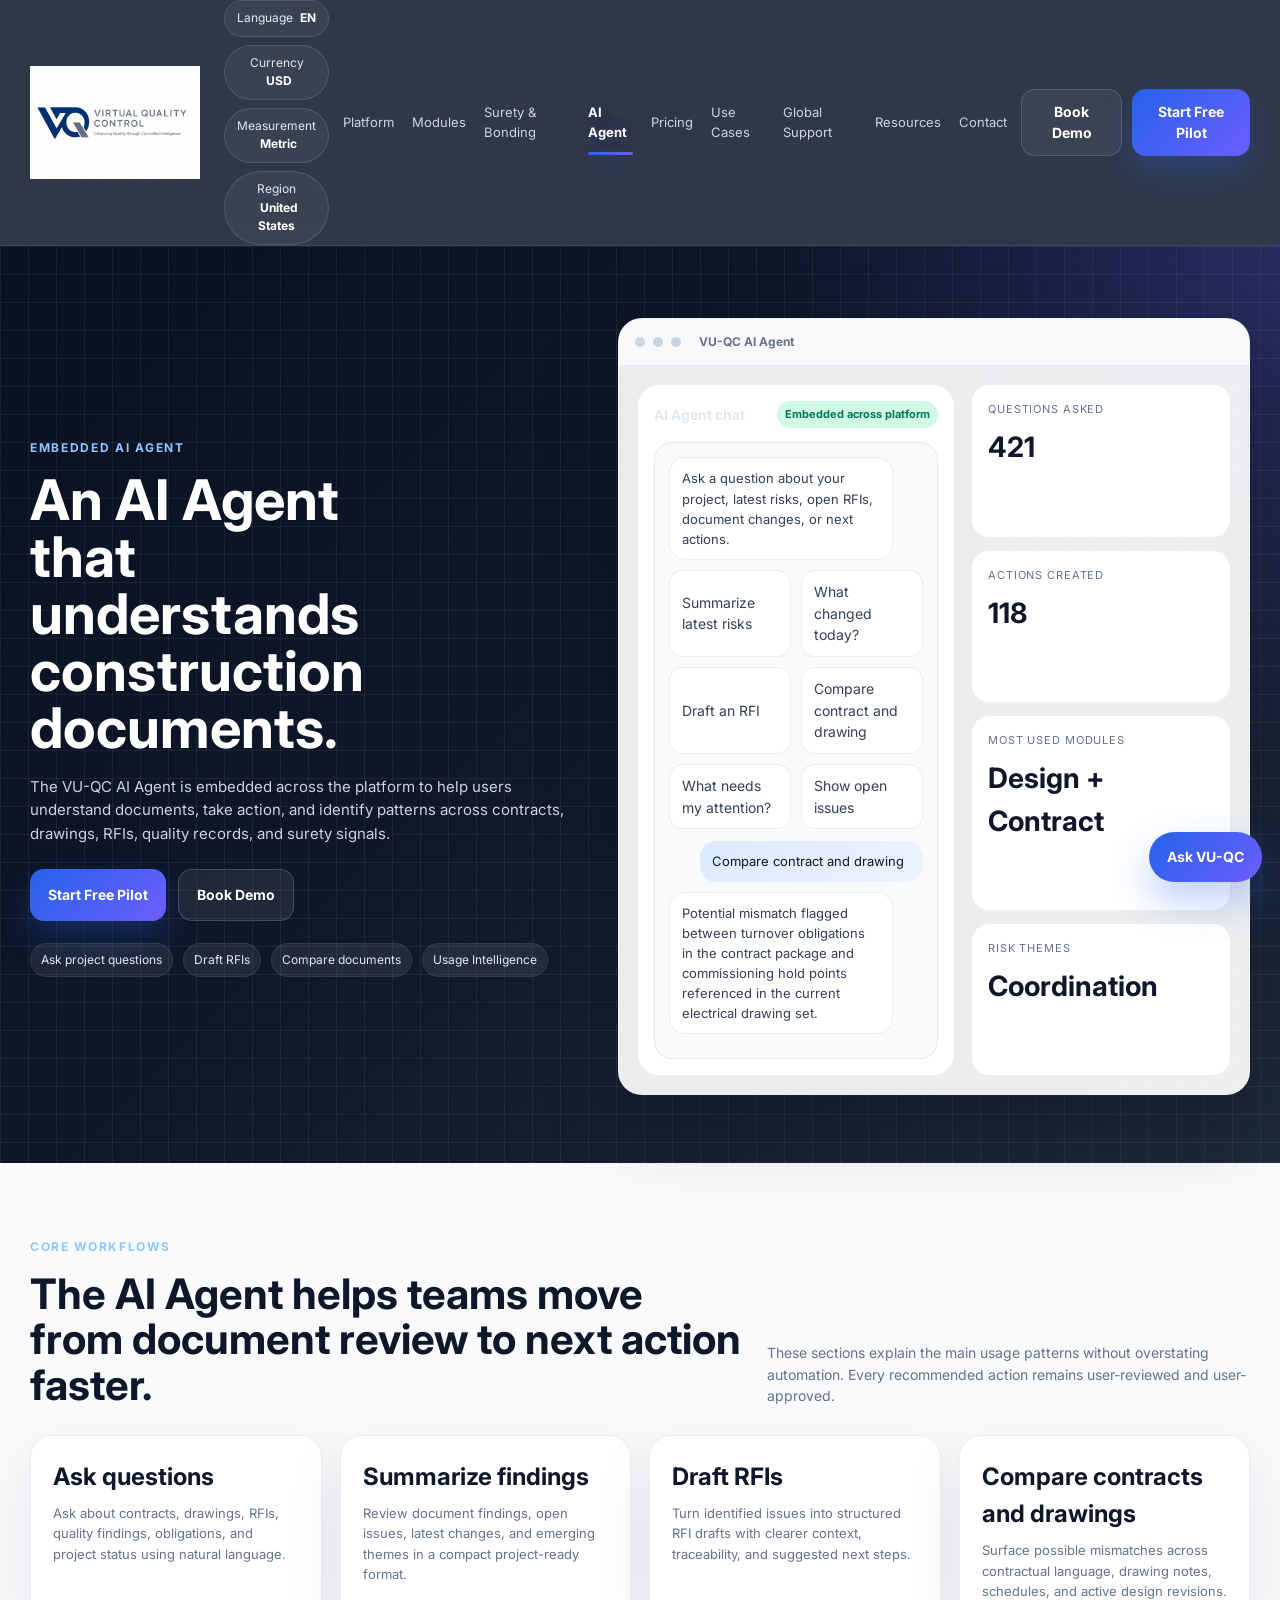
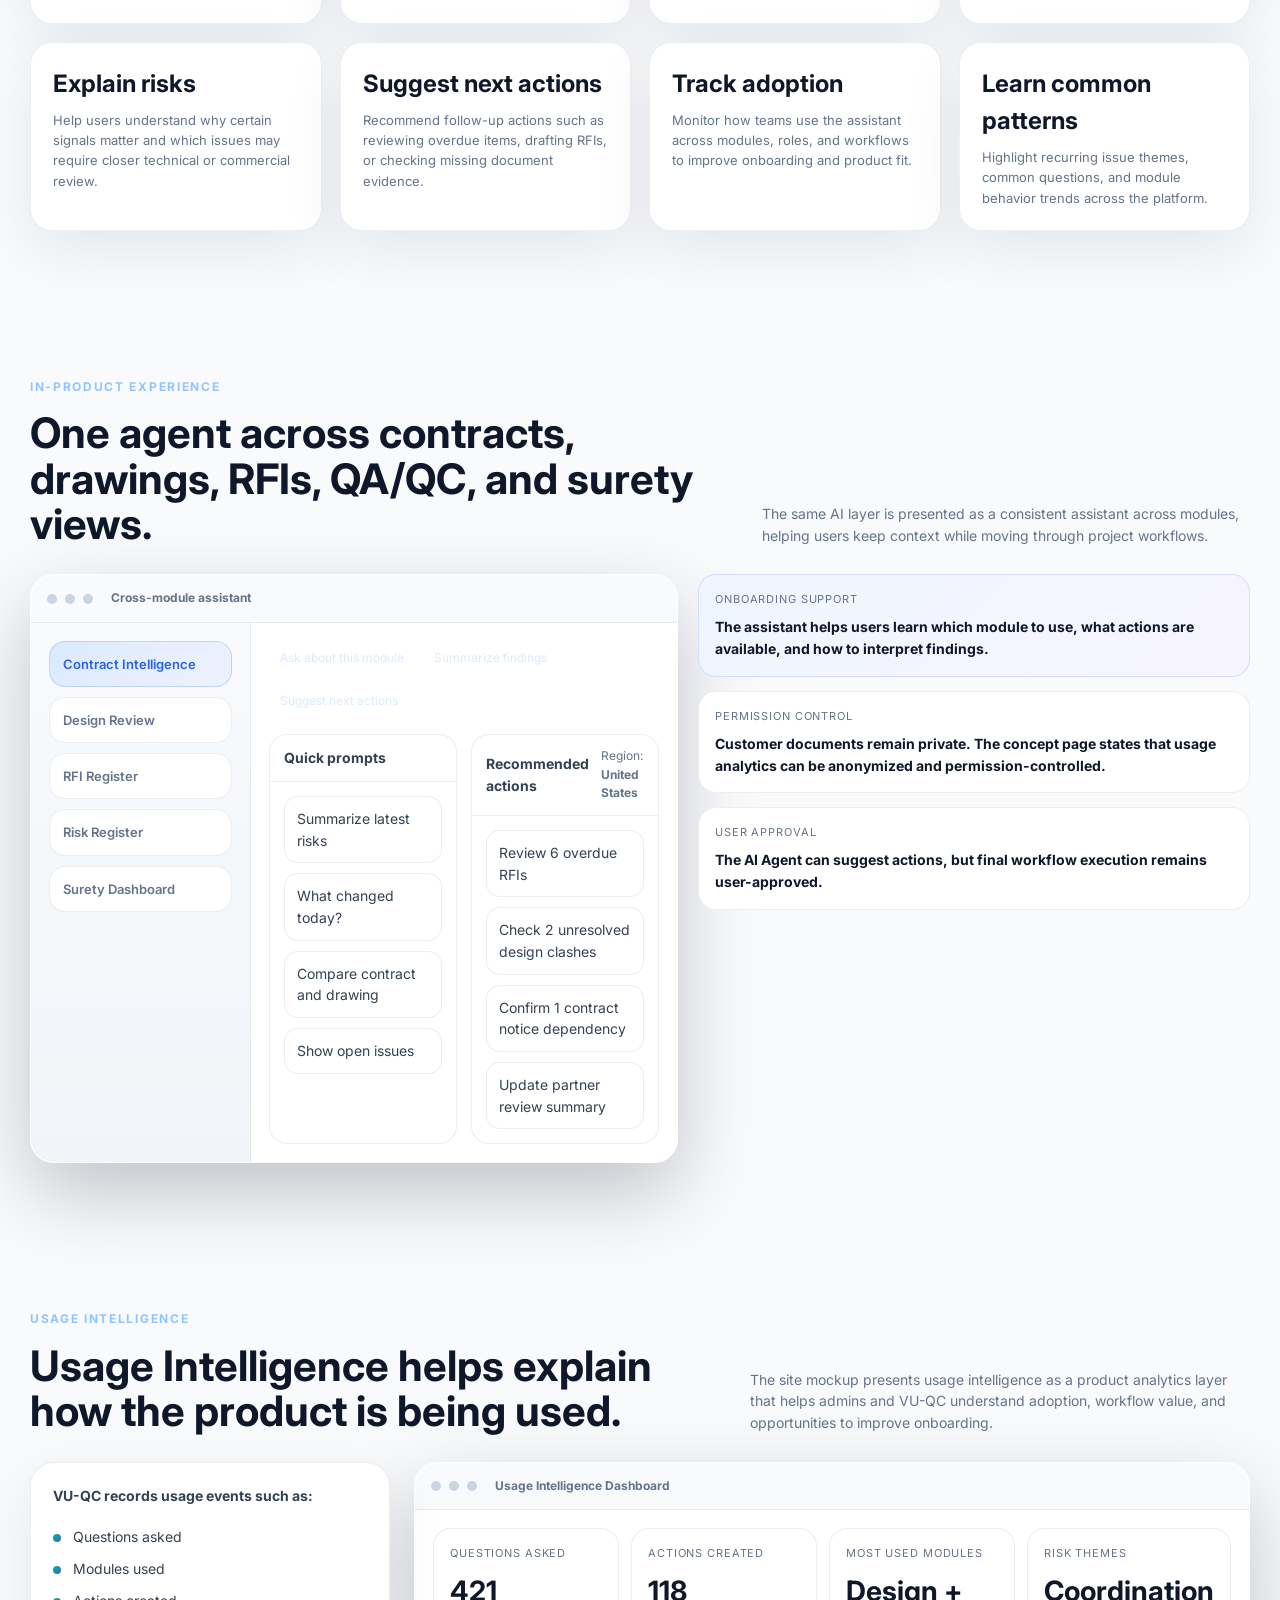
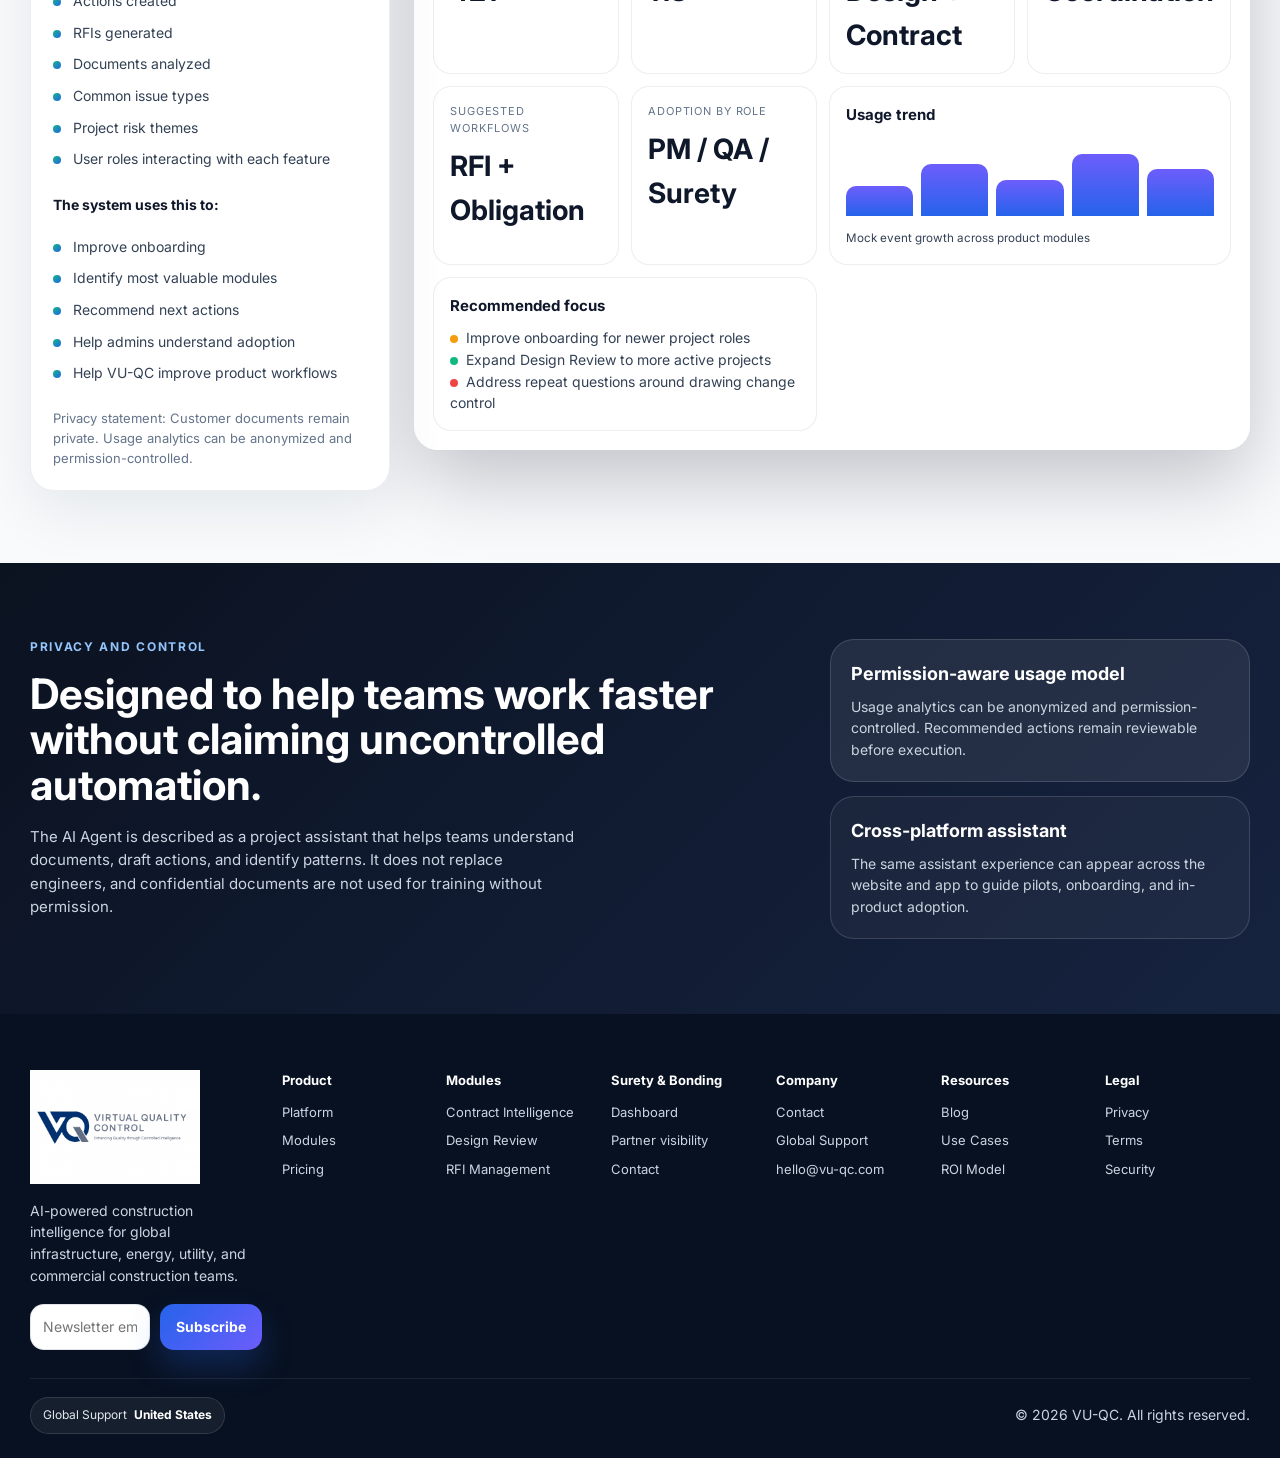
==== ai-agent.html @ 34afc22b "Production QA fixes + Legal pages Fixes: - og:image changed from relative to absolute URL on all 10 " ====
<!DOCTYPE html><html lang="en"><head><meta charset="UTF-8" /><meta name="viewport" content="width=device-width, initial-scale=1.0" /><title>VU-QC AI Agent | Construction Document Intelligence Assistant</title><meta name="description" content="The VU-QC AI Agent helps construction teams understand documents, summarize findings, draft RFIs, compare contracts and drawings, and track product usage intelligence." /><meta name="keywords" content="AI construction quality control, AI contract analysis construction, construction drawing review software, RFI management software, construction risk intelligence, EPC contract review software" /><meta property="og:title" content="VU-QC AI Agent | An AI Agent that understands construction documents" /><meta property="og:description" content="Ask project questions, summarize findings, draft RFIs, compare contracts and drawings, and review usage intelligence across the VU-QC platform." /><meta property="og:type" content="website" /><meta property="og:image" content="https://vu-qc.com/assets/vuqc-logo-light.png" /><meta name="theme-color" content="#0f172a" /><link rel="preconnect" href="https://fonts.googleapis.com" /><link rel="preconnect" href="https://fonts.gstatic.com" crossorigin /><link href="https://fonts.googleapis.com/css2?family=Inter:wght@400;500;600;700;800&display=swap" rel="stylesheet" /><link rel="preload" as="image" href="./assets/vuqc-logo-light.png" /><link rel="stylesheet" href="./styles.css" /><link rel="icon" href="./favicon.ico" sizes="any" /><link rel="icon" type="image/png" sizes="32x32" href="./favicon-32x32.png" /><link rel="icon" type="image/png" sizes="16x16" href="./favicon-16x16.png" /><link rel="apple-touch-icon" sizes="180x180" href="./apple-touch-icon.png" /><link rel="manifest" href="./site.webmanifest" /><meta name="application-name" content="VU-QC" /><meta name="apple-mobile-web-app-title" content="VU-QC" /><meta name="apple-mobile-web-app-capable" content="yes" /><meta name="apple-mobile-web-app-status-bar-style" content="black-translucent" /><meta name="format-detection" content="telephone=no" /><meta name="msapplication-TileColor" content="#0f172a" /><meta property="og:site_name" content="VU-QC" /><meta property="og:url" content="https://vu-qc.com/ai-agent.html" /><meta name="twitter:card" content="summary_large_image" /><meta name="twitter:title" content="VU-QC | Catch It Before You Build It" /><meta name="twitter:description" content="AI-powered construction intelligence for contracts, drawings, QA/QC, RFIs, risk, and surety readiness." /><meta name="twitter:image" content="https://vu-qc.com/assets/vuqc-logo-light.png" /><link rel="canonical" href="https://vu-qc.com/ai-agent.html" /><link rel="stylesheet" href="./ai-agent.css" /><script type="application/ld+json"> { "@context": "https://schema.org", "@type": "WebPage", "name": "VU-QC AI Agent", "description": "An embedded AI Agent page for construction document understanding, action support, and usage intelligence.", "publisher": {"@type": "Organization", "name": "VU-QC"} } </script></head><body><div class="site-shell"><header class="topbar"><div class="container topbar-inner"><a class="brand" href="./index.html" aria-label="VU-QC home"><img src="./assets/vuqc-logo-light.png" alt="VU-QC logo" /></a><div class="global-controls" aria-label="Global support controls"><div class="select-group"><button class="select-btn" data-toggle="langMenu">Language <span id="langValue">EN</span></button><div class="select-menu" id="langMenu"><button data-lang="EN">EN</button><button data-lang="ES">ES</button><button data-lang="FR">FR</button><button data-lang="PT">PT</button><button data-lang="AR">AR</button></div></div><div class="select-group"><button class="select-btn" data-toggle="currencyMenu">Currency <span id="currencyValue">USD</span></button><div class="select-menu" id="currencyMenu"><button data-currency="USD">USD</button><button data-currency="CAD">CAD</button><button data-currency="EUR">EUR</button><button data-currency="GBP">GBP</button></div></div><div class="select-group"><button class="select-btn" data-toggle="measureMenu">Measurement <span id="measureValue">Metric</span></button><div class="select-menu" id="measureMenu"><button data-measure="Metric">Metric</button><button data-measure="Imperial">Imperial</button></div></div><div class="select-group"><button class="select-btn" data-toggle="regionMenu">Region <span id="regionValue">United States</span></button><div class="select-menu wide" id="regionMenu"><button data-region="United States">United States</button><button data-region="Canada">Canada</button><button data-region="Caribbean">Caribbean</button><button data-region="UK">UK</button><button data-region="EU">EU</button><button data-region="Middle East">Middle East</button><button data-region="Africa">Africa</button></div></div></div><nav class="main-nav" aria-label="Primary navigation"><a href="./platform.html">Platform</a><a href="./modules.html">Modules</a><a href="./surety.html">Surety &amp; Bonding</a><a href="./ai-agent.html">AI Agent</a><a href="./pricing.html">Pricing</a><a href="./use-cases.html">Use Cases</a><a href="./global-support.html">Global Support</a><a href="./resources.html">Resources</a><a href="./contact.html">Contact</a></nav><div class="header-cta"><button class="btn ghost" data-open-demo="demoModal">Book Demo</button><button class="btn primary" data-open-demo="demoModal">Start Free Pilot</button></div><button class="mobile-menu-btn" data-toggle-mobile>Menu</button></div><div class="mobile-nav" id="mobileNav"><a href="./platform.html">Platform</a><a href="./modules.html">Modules</a><a href="./surety.html">Surety &amp; Bonding</a><a href="./ai-agent.html">AI Agent</a><a href="./pricing.html">Pricing</a><a href="./use-cases.html">Use Cases</a><a href="./global-support.html">Global Support</a><a href="./resources.html">Resources</a><a href="./contact.html">Contact</a></div></header><main><section class="hero-section agent-hero"><div class="container agent-hero-grid"><div class="hero-copy agent-copy"><span class="eyebrow">Embedded AI Agent</span><h1>An AI Agent that understands construction documents.</h1><p class="lead">The VU-QC AI Agent is embedded across the platform to help users understand documents, take action, and identify patterns across contracts, drawings, RFIs, quality records, and surety signals.</p><div class="hero-actions"><button class="btn primary lg" data-open-demo="demoModal">Start Free Pilot</button><button class="btn secondary lg" data-open-demo="demoModal">Book Demo</button></div><div class="badge-row"><span class="badge">Ask project questions</span><span class="badge">Draft RFIs</span><span class="badge">Compare documents</span><span class="badge">Usage Intelligence</span></div></div><div class="agent-hero-visual"><div class="browser-frame agent-browser"><div class="browser-top"><span></span><span></span><span></span><div class="browser-title">VU-QC AI Agent</div></div><div class="agent-browser-grid"><div class="agent-chat-shell"><div class="chat-head"><strong>AI Agent chat</strong><span class="status resolved">Embedded across platform</span></div><div class="chat-box tall-chat"><div class="chat-msg ai">Ask a question about your project, latest risks, open RFIs, document changes, or next actions.</div><div class="prompt-grid"><button class="prompt">Summarize latest risks</button><button class="prompt">What changed today?</button><button class="prompt">Draft an RFI</button><button class="prompt">Compare contract and drawing</button><button class="prompt">What needs my attention?</button><button class="prompt">Show open issues</button></div><div class="chat-msg user">Compare contract and drawing</div><div class="chat-msg ai">Potential mismatch flagged between turnover obligations in the contract package and commissioning hold points referenced in the current electrical drawing set.</div></div></div><div class="agent-hero-side"><div class="dash-stat"><label>Questions asked</label><strong>421</strong></div><div class="dash-stat"><label>Actions created</label><strong>118</strong></div><div class="dash-stat"><label>Most used modules</label><strong>Design + Contract</strong></div><div class="dash-stat"><label>Risk themes</label><strong>Coordination</strong></div></div></div></div></div></div></section><section class="section light capability-section"><div class="container section-head split-head align-start"><div><span class="eyebrow">Core workflows</span><h2>The AI Agent helps teams move from document review to next action faster.</h2></div><p>These sections explain the main usage patterns without overstating automation. Every recommended action remains user-reviewed and user-approved.</p></div><div class="container capability-grid"><article class="feature-card"><h3>Ask questions</h3><p>Ask about contracts, drawings, RFIs, quality findings, obligations, and project status using natural language.</p></article><article class="feature-card"><h3>Summarize findings</h3><p>Review document findings, open issues, latest changes, and emerging themes in a compact project-ready format.</p></article><article class="feature-card"><h3>Draft RFIs</h3><p>Turn identified issues into structured RFI drafts with clearer context, traceability, and suggested next steps.</p></article><article class="feature-card"><h3>Compare contracts and drawings</h3><p>Surface possible mismatches across contractual language, drawing notes, schedules, and active design revisions.</p></article><article class="feature-card"><h3>Explain risks</h3><p>Help users understand why certain signals matter and which issues may require closer technical or commercial review.</p></article><article class="feature-card"><h3>Suggest next actions</h3><p>Recommend follow-up actions such as reviewing overdue items, drafting RFIs, or checking missing document evidence.</p></article><article class="feature-card"><h3>Track adoption</h3><p>Monitor how teams use the assistant across modules, roles, and workflows to improve onboarding and product fit.</p></article><article class="feature-card"><h3>Learn common patterns</h3><p>Highlight recurring issue themes, common questions, and module behavior trends across the platform.</p></article></div></section><section class="section agent-workflow-section"><div class="container section-head split-head align-start"><div><span class="eyebrow">In-product experience</span><h2>One agent across contracts, drawings, RFIs, QA/QC, and surety views.</h2></div><p>The same AI layer is presented as a consistent assistant across modules, helping users keep context while moving through project workflows.</p></div><div class="container workflow-grid-agent"><div class="browser-frame module-browser-like"><div class="browser-top"><span></span><span></span><span></span><div class="browser-title">Cross-module assistant</div></div><div class="cross-module-layout"><aside class="cross-module-sidebar"><div class="sidebar-chip active">Contract Intelligence</div><div class="sidebar-chip">Design Review</div><div class="sidebar-chip">RFI Register</div><div class="sidebar-chip">Risk Register</div><div class="sidebar-chip">Surety Dashboard</div></aside><div class="cross-module-main"><div class="cross-toolbar"><span class="chip">Ask about this module</span><span class="chip">Summarize findings</span><span class="chip">Suggest next actions</span></div><div class="cross-module-panels"><div class="table-card"><div class="table-head"><strong>Quick prompts</strong></div><div class="quick-prompt-list"><div>Summarize latest risks</div><div>What changed today?</div><div>Compare contract and drawing</div><div>Show open issues</div></div></div><div class="table-card"><div class="table-head"><strong>Recommended actions</strong><span class="small-label">Region: <b id="agentRegionLabel">United States</b></span></div><div class="quick-prompt-list"><div>Review 6 overdue RFIs</div><div>Check 2 unresolved design clashes</div><div>Confirm 1 contract notice dependency</div><div>Update partner review summary</div></div></div></div></div></div></div><div class="agent-notes-stack"><div class="insight-card accent-card"><label>Onboarding support</label><strong>The assistant helps users learn which module to use, what actions are available, and how to interpret findings.</strong></div><div class="insight-card"><label>Permission control</label><strong>Customer documents remain private. The concept page states that usage analytics can be anonymized and permission-controlled.</strong></div><div class="insight-card"><label>User approval</label><strong>The AI Agent can suggest actions, but final workflow execution remains user-approved.</strong></div></div></div></section><section class="section light usage-section"><div class="container section-head split-head align-start"><div><span class="eyebrow">Usage Intelligence</span><h2>Usage Intelligence helps explain how the product is being used.</h2></div><p>The site mockup presents usage intelligence as a product analytics layer that helps admins and VU-QC understand adoption, workflow value, and opportunities to improve onboarding.</p></div><div class="container usage-layout"><div class="usage-copy-card"><strong>VU-QC records usage events such as:</strong><ul class="benefit-list small dark-text"><li>Questions asked</li><li>Modules used</li><li>Actions created</li><li>RFIs generated</li><li>Documents analyzed</li><li>Common issue types</li><li>Project risk themes</li><li>User roles interacting with each feature</li></ul><strong class="subhead-inline">The system uses this to:</strong><ul class="benefit-list small dark-text"><li>Improve onboarding</li><li>Identify most valuable modules</li><li>Recommend next actions</li><li>Help admins understand adoption</li><li>Help VU-QC improve product workflows</li></ul><p class="privacy-note">Privacy statement: Customer documents remain private. Usage analytics can be anonymized and permission-controlled.</p></div><div class="browser-frame usage-browser"><div class="browser-top"><span></span><span></span><span></span><div class="browser-title">Usage Intelligence Dashboard</div></div><div class="usage-dashboard-grid"><div class="dash-stat"><label>Questions asked</label><strong>421</strong></div><div class="dash-stat"><label>Actions created</label><strong>118</strong></div><div class="dash-stat"><label>Most used modules</label><strong>Design + Contract</strong></div><div class="dash-stat"><label>Risk themes</label><strong>Coordination</strong></div><div class="dash-stat"><label>Suggested workflows</label><strong>RFI + Obligation</strong></div><div class="dash-stat"><label>Adoption by role</label><strong>PM / QA / Surety</strong></div><div class="trend-card wide-card"><h4>Usage trend</h4><div class="bars"><span></span><span></span><span></span><span></span><span></span></div><small>Mock event growth across product modules</small></div><div class="alert-card wide-card"><h4>Recommended focus</h4><p><span class="dot amber"></span>Improve onboarding for newer project roles</p><p><span class="dot green"></span>Expand Design Review to more active projects</p><p><span class="dot red"></span>Address repeat questions around drawing change control</p></div></div></div></div></section><section class="section dark privacy-section"><div class="container privacy-grid"><div><span class="eyebrow">Privacy and control</span><h2>Designed to help teams work faster without claiming uncontrolled automation.</h2><p class="lead compact-lead">The AI Agent is described as a project assistant that helps teams understand documents, draft actions, and identify patterns. It does not replace engineers, and confidential documents are not used for training without permission.</p></div><div class="privacy-card-stack"><div class="partner-card"><strong>Permission-aware usage model</strong><p>Usage analytics can be anonymized and permission-controlled. Recommended actions remain reviewable before execution.</p></div><div class="partner-card secondary-card"><strong>Cross-platform assistant</strong><p>The same assistant experience can appear across the website and app to guide pilots, onboarding, and in-product adoption.</p></div></div></div></section></main><footer class="footer" id="contact"><div class="container footer-grid"><div><img class="footer-logo" src="./assets/vuqc-logo-light.png" alt="VU-QC logo" /><p>AI-powered construction intelligence for global infrastructure, energy, utility, and commercial construction teams.</p><form class="newsletter"><input type="email" placeholder="Newsletter email" aria-label="Newsletter email" /><button type="button" class="btn primary">Subscribe</button></form></div><div><h4>Product</h4><a href="./platform.html">Platform</a><a href="./modules.html">Modules</a><a href="./pricing.html">Pricing</a></div><div><h4>Modules</h4><a href="./modules.html#contractModule">Contract Intelligence</a><a href="./modules.html#designModule">Design Review</a><a href="./modules.html#rfiModule">RFI Management</a></div><div><h4>Surety &amp; Bonding</h4><a href="./surety.html">Dashboard</a><a href="./surety.html">Partner visibility</a><a href="./contact.html">Contact</a></div><div><h4>Company</h4><a href="./contact.html">Contact</a><a href="./global-support.html">Global Support</a><a href="mailto:hello@vu-qc.com">hello@vu-qc.com</a></div><div><h4>Resources</h4><a href="./resources.html">Blog</a><a href="./use-cases.html">Use Cases</a><a href="./pricing.html">ROI Model</a></div><div><h4>Legal</h4><a href="./privacy.html">Privacy</a><a href="./terms.html">Terms</a><a href="./security.html">Security</a></div></div><div class="container footer-bottom"><div class="select-group footer-select"><button class="select-btn" data-toggle="footerRegion">Global Support <span id="footerRegionValue">United States</span></button><div class="select-menu wide" id="footerRegion"><button data-footer-region="United States">United States</button><button data-footer-region="Canada">Canada</button><button data-footer-region="Caribbean">Caribbean</button><button data-footer-region="UK">UK</button><button data-footer-region="EU">EU</button><button data-footer-region="Middle East">Middle East</button><button data-footer-region="Africa">Africa</button></div></div><p>© 2026 VU-QC. All rights reserved.</p></div></footer></div><div class="modal" id="demoModal" aria-hidden="true"><div class="modal-card"><div class="modal-head"><h3>Start Free Pilot / Book Demo</h3><button class="close-btn" data-close-modal>&times;</button></div><form class="demo-form"><div class="form-grid"><label>Name<input type="text" placeholder="Your name" /></label><label>Email<input type="email" placeholder="name@company.com" /></label><label>Company<input type="text" placeholder="Company" /></label><label>Role<input type="text" placeholder="Project executive, QA/QC, engineer, PM" /></label><label>Country / Region<input type="text" placeholder="United States" /></label><label>Project Type<select><option>Solar</option><option>Wind</option><option>Battery Storage</option><option>Substation</option><option>Water / Wastewater</option><option>Commercial</option><option>Industrial</option><option>Infrastructure</option><option>Other</option></select></label><label>Interested workflow<select><option>AI Agent + Contract Intelligence</option><option>AI Agent + Design Review</option><option>AI Agent + Surety Visibility</option><option>Full Platform</option></select></label><label>Active projects<input type="number" value="5" /></label><label class="full">Message<textarea rows="4" placeholder="Tell us how you want the AI Agent to support your workflow."></textarea></label></div><div class="form-actions"><button type="button" class="btn ghost" data-close-modal>Close</button><button type="button" class="btn primary">Request Demo</button></div><small>Prefer email? <a href="mailto:hello@vu-qc.com">hello@vu-qc.com</a></small></form></div></div><div class="assistant-widget" id="assistantWidget"><button class="assistant-trigger" id="assistantTrigger">Ask VU-QC</button><div class="assistant-drawer" id="assistantDrawer" aria-hidden="true"><div class="assistant-head"><strong>VU-QC AI Assistant</strong><button class="close-btn small" id="assistantClose">&times;</button></div><div class="assistant-body"><div class="chat-msg ai">Suggested questions</div><div class="prompt-grid single"><button class="assistant-prompt">Which module should I start with?</button><button class="assistant-prompt">How does the AI Agent help?</button><button class="assistant-prompt">Can it draft RFIs?</button><button class="assistant-prompt">How does usage intelligence work?</button><button class="assistant-prompt">Can VU-QC support global projects?</button></div><div class="chat-log" id="assistantLog"></div></div><div class="usage-tracker">Usage event recorded</div></div></div><script> const canned = { 'Which module should I start with?': 'Most teams begin with Contract Intelligence and Design Review, then use the AI Agent to summarize findings and recommend next actions.', 'How does the AI Agent help?': 'It helps users ask project questions, summarize findings, compare documents, draft RFIs, and review patterns across platform modules.', 'Can it draft RFIs?': 'Yes — the concept page shows the assistant helping draft RFIs from identified findings while keeping users in approval control.', 'How does usage intelligence work?': 'The mockup presents usage intelligence as tracked events such as questions asked, modules used, actions created, and common issue themes, with anonymized and permission-controlled analytics.', 'Can VU-QC support global projects?': 'Yes — the page includes visible language, currency, measurement, and region selectors to reinforce global-ready workflows.' }; const currentPage = window.location.pathname.split('/').pop() || 'index.html'; document.querySelectorAll('.main-nav a, .mobile-nav a').forEach(link => { const href = (link.getAttribute('href') || '').replace('./', ''); const target = href.split('#')[0] || 'index.html'; if (target === currentPage) link.classList.add('active'); }); document.querySelectorAll('.mobile-nav a').forEach(link => link.addEventListener('click', () => { document.getElementById('mobileNav')?.classList.remove('open'); })); document.querySelectorAll('.prompt, .assistant-prompt').forEach(btn => btn.setAttribute('type', 'button')); const toggleMenu = (id) => document.getElementById(id)?.classList.toggle('open'); document.querySelectorAll('[data-toggle]').forEach(btn => btn.addEventListener('click', e => { e.stopPropagation(); toggleMenu(btn.dataset.toggle); })); document.addEventListener('click', () => document.querySelectorAll('.select-menu').forEach(m => m.classList.remove('open'))); document.querySelectorAll('[data-lang]').forEach(b => b.onclick = () => document.getElementById('langValue').textContent = b.dataset.lang); document.querySelectorAll('[data-currency]').forEach(b => b.onclick = () => document.getElementById('currencyValue').textContent = b.dataset.currency); document.querySelectorAll('[data-measure]').forEach(b => b.onclick = () => document.getElementById('measureValue').textContent = b.dataset.measure); document.querySelectorAll('[data-region]').forEach(b => b.onclick = () => { const value = b.dataset.region; document.getElementById('regionValue').textContent = value; document.getElementById('agentRegionLabel').textContent = value; document.getElementById('footerRegionValue').textContent = value; }); document.querySelectorAll('[data-footer-region]').forEach(b => b.onclick = () => document.getElementById('footerRegionValue').textContent = b.dataset.footerRegion); const openModal = (id) => document.getElementById(id)?.classList.add('open'); const closeModals = () => document.querySelectorAll('.modal').forEach(m => m.classList.remove('open')); document.querySelectorAll('[data-open-demo]').forEach(b => b.onclick = () => openModal(b.dataset.openDemo)); document.querySelectorAll('[data-close-modal]').forEach(b => b.onclick = closeModals); document.querySelectorAll('.modal').forEach(m => m.addEventListener('click', e => { if (e.target === m) closeModals(); })); document.querySelector('[data-toggle-mobile]')?.addEventListener('click', () => document.getElementById('mobileNav').classList.toggle('open')); const drawer = document.getElementById('assistantDrawer'); const log = document.getElementById('assistantLog'); document.getElementById('assistantTrigger').onclick = () => drawer.classList.toggle('open'); document.getElementById('assistantClose').onclick = () => drawer.classList.remove('open'); document.querySelectorAll('.assistant-prompt').forEach(btn => btn.onclick = () => { const q = btn.textContent.trim(); log.insertAdjacentHTML('beforeend', `<div class="chat-msg user">${q}</div><div class="chat-msg ai">${canned[q]}</div>`); log.scrollTop = log.scrollHeight; }); </script></body></html>
---- styles.css ----
:root{--navy:#0f172a;--blue:#2563eb;--violet:#6d5dfc;--emerald:#10b981;--amber:#f59e0b;--slate:#334155;--muted:#64748b;--line:rgba(148,163,184,0.18);--line-strong:rgba(148,163,184,0.28);--bg:#f8fafc;--card:#ffffff;--danger:#ef4444;--shadow:0 20px 60px rgba(15,23,42,0.08);--radius:22px;--radius-sm:14px;--container:1220px}*{box-sizing:border-box}html{scroll-behavior:smooth}body{margin:0;font-family:'Inter',system-ui,sans-serif;background:var(--bg);color:var(--slate);font-size:14px;line-height:1.55}a{color:inherit;text-decoration:none}button,input,select,textarea{font:inherit}button{cursor:pointer}img{max-width:100%;display:block}a:focus-visible,button:focus-visible,input:focus-visible,select:focus-visible,textarea:focus-visible{outline:3px solid rgba(37,99,235,0.35);outline-offset:2px}.container{width:min(calc(100% - 32px),var(--container));margin:0 auto}.narrow{max-width:840px}.center{text-align:center}.site-shell{overflow:hidden}.topbar{position:sticky;top:0;z-index:40;backdrop-filter:blur(16px);background:rgba(15,23,42,0.86);border-bottom:1px solid rgba(255,255,255,0.08)}.topbar-inner{display:grid;grid-template-columns:180px 1fr auto auto;gap:14px;align-items:center;min-height:80px}.brand img{width:170px}.global-controls{display:flex;gap:8px;flex-wrap:wrap;justify-content:center}.select-group{position:relative}.select-btn{border:1px solid rgba(255,255,255,0.12);background:rgba(255,255,255,0.05);color:#e2e8f0;border-radius:999px;padding:8px 12px;font-size:12px}.select-btn span{color:#fff;font-weight:700;margin-left:4px}.select-menu{position:absolute;top:calc(100% + 8px);left:0;min-width:110px;display:none;flex-direction:column;background:#fff;border:1px solid var(--line);border-radius:14px;padding:8px;box-shadow:var(--shadow)}.select-menu.open{display:flex}.select-menu button{border:0;background:transparent;text-align:left;padding:8px 10px;border-radius:10px;color:var(--slate)}.select-menu button:hover{background:#eef2ff}.select-menu.wide{min-width:180px}.main-nav{display:flex;gap:18px;align-items:center}.main-nav a{color:#cbd5e1;font-size:13px}.main-nav a:hover{color:#fff}.main-nav a.active,.mobile-nav a.active,.footer a:hover{color:#fff}.main-nav a.active{font-weight:700;text-shadow:0 0 18px rgba(109,93,252,0.25)}.header-cta{display:flex;gap:10px}.mobile-menu-btn,.mobile-nav{display:none}.btn{border:0;border-radius:14px;padding:11px 16px;font-weight:700;transition:0.2s ease}.btn:hover{transform:translateY(-1px)}.btn.primary{background:linear-gradient(135deg,var(--blue),var(--violet));color:#fff;box-shadow:0 16px 32px rgba(37,99,235,0.26)}.btn.secondary{background:rgba(255,255,255,0.08);color:#fff;border:1px solid rgba(255,255,255,0.16)}.btn.secondary.light{background:rgba(255,255,255,0.14)}.btn.ghost{background:rgba(255,255,255,0.06);color:#fff;border:1px solid rgba(255,255,255,0.14)}.btn.light-border{border-color:rgba(255,255,255,0.22)}.btn.lg{padding:14px 18px}.hero-section{position:relative;padding:72px 0 56px;color:#e2e8f0;background:linear-gradient(rgba(255,255,255,0.06) 1px,transparent 1px),linear-gradient(90deg,rgba(255,255,255,0.06) 1px,transparent 1px),radial-gradient(circle at top right,rgba(109,93,252,0.24),transparent 32%),linear-gradient(135deg,#081121 0%,#0f172a 48%,#1e293b 100%);background-size:28px 28px,28px 28px,auto,auto}.hero-grid{display:grid;grid-template-columns:1.02fr 1fr;gap:28px;align-items:center}.eyebrow{display:inline-flex;color:#93c5fd;font-size:12px;font-weight:700;letter-spacing:0.14em;text-transform:uppercase;margin-bottom:14px}.hero-copy h1,h2,h3,h4{margin:0}.hero-copy h1{font-size:clamp(40px,6vw,56px);line-height:1.02;color:#fff;max-width:11ch}.lead{font-size:15px;color:#cbd5e1;max-width:61ch;margin:18px 0 24px}.hero-actions{display:flex;gap:12px;flex-wrap:wrap}.badge-row{display:flex;gap:10px;flex-wrap:wrap;margin-top:22px}.badge,.chip{display:inline-flex;align-items:center;border-radius:999px;background:rgba(255,255,255,0.08);border:1px solid rgba(255,255,255,0.08);color:#dbeafe;padding:7px 10px;font-size:12px}.chip.accent{background:rgba(37,99,235,0.14);color:var(--blue);border-color:rgba(37,99,235,0.2)}.browser-frame{background:rgba(255,255,255,0.92);border:1px solid rgba(255,255,255,0.12);box-shadow:0 30px 80px rgba(2,6,23,0.22);border-radius:24px;overflow:hidden}.browser-frame.xl{min-height:620px}.browser-top{display:flex;align-items:center;gap:8px;padding:14px 16px;border-bottom:1px solid var(--line);background:rgba(248,250,252,0.95)}.browser-top span{width:10px;height:10px;border-radius:50%;background:#cbd5e1}.browser-title{margin-left:10px;font-size:12px;font-weight:700;color:var(--muted)}.workspace-grid{display:grid;grid-template-columns:240px 1fr;min-height:560px}.mini-sidebar{padding:18px;border-right:1px solid var(--line);background:linear-gradient(180deg,#f8fafc,#f1f5f9)}.score-card{border-radius:18px;padding:16px;background:linear-gradient(135deg,#eff6ff,#eef2ff);border:1px solid rgba(37,99,235,0.12);margin-bottom:14px}.score-card label,.mini-metric label,.dash-stat label,.stat-card label,.roi-results span{display:block;font-size:11px;text-transform:uppercase;letter-spacing:0.08em;color:var(--muted);margin-bottom:8px}.score-card strong,.dash-stat strong,.stat-card strong{font-size:28px;color:var(--navy)}.score-card.small strong{font-size:22px}.success{color:var(--emerald)}.warn{color:var(--amber)}.danger{color:var(--danger)}.metric-list{display:grid;gap:10px}.metric-list div,.roi-results div{display:flex;justify-content:space-between;align-items:center;background:#fff;border:1px solid var(--line);border-radius:14px;padding:11px 12px}.metric-list div span{color:var(--muted);font-size:13px}.metric-list.compact div{padding:9px 11px}.metric-list div strong{font-size:16px;color:var(--navy)}.tab-pills{display:flex;flex-wrap:wrap;gap:8px;margin-top:14px}.tab-pills button{border:1px solid var(--line);background:#fff;color:var(--muted);border-radius:999px;padding:8px 10px;font-size:12px}.tab-pills button.active,.tab-pills.small button.active{background:#dbeafe;border-color:#bfdbfe;color:var(--blue);font-weight:700}.tab-pills.small button{padding:6px 10px}.drawing-panel{padding:18px;display:grid;gap:16px}.panel-toolbar,.toolbar-row{display:flex;gap:8px;flex-wrap:wrap}.mini-btn{border:1px solid var(--line);background:#fff;border-radius:12px;padding:8px 10px;font-size:12px;color:var(--slate)}.mini-btn.primary-fill{background:linear-gradient(135deg,var(--blue),var(--violet));color:#fff;border-color:transparent}.blueprint-canvas{position:relative;min-height:310px;border-radius:20px;overflow:hidden;background:linear-gradient(rgba(37,99,235,0.12) 1px,transparent 1px),linear-gradient(90deg,rgba(37,99,235,0.12) 1px,transparent 1px),linear-gradient(135deg,#eff6ff,#ffffff 70%);background-size:24px 24px,24px 24px,auto;border:1px solid rgba(37,99,235,0.18)}.bp-box{position:absolute;background:rgba(255,255,255,0.92);border:1px solid rgba(37,99,235,0.18);border-radius:14px;padding:10px 12px;font-size:12px;color:var(--navy);box-shadow:0 10px 28px rgba(15,23,42,0.06)}.bp-box.danger{border-color:rgba(239,68,68,0.28);color:var(--danger)}.bp-box.warn{border-color:rgba(245,158,11,0.3);color:#92400e}.bp-box.success{border-color:rgba(16,185,129,0.26);color:#047857}.bp-1{top:32px;left:34px}.bp-2{top:74px;right:120px}.bp-3{bottom:54px;right:32px}.bp-4{left:80px;bottom:56px}.bp-5{left:38%;top:48%}.blueprint-notes{position:absolute;right:18px;top:18px;width:230px;background:rgba(15,23,42,0.92);color:#e2e8f0;border-radius:18px;padding:16px}.blueprint-notes h4{font-size:14px;margin-bottom:10px;color:#fff}.blueprint-notes ul{margin:0;padding-left:18px;display:grid;gap:8px}.table-card{border:1px solid var(--line);border-radius:18px;overflow:hidden;background:#fff}.table-card table{min-width:520px}.table-card.slim{min-height:0}.table-head{display:flex;justify-content:space-between;align-items:center;gap:12px;padding:12px 14px;border-bottom:1px solid var(--line)}.table-head.between{flex-wrap:wrap}.small-label{color:var(--muted);font-size:12px}.button-pair{display:flex;gap:8px;flex-wrap:wrap}table{width:100%;border-collapse:collapse;font-size:13px}thead th{text-align:left;color:var(--muted);font-size:11px;text-transform:uppercase;letter-spacing:0.08em;background:#f8fafc}th,td{padding:11px 12px;border-bottom:1px solid var(--line)}tbody tr:hover{background:#f8fbff}.status{display:inline-flex;align-items:center;padding:5px 8px;border-radius:999px;font-size:11px;font-weight:700}.status.open{background:#dbeafe;color:#1d4ed8}.status.pending{background:#fef3c7;color:#a16207}.status.resolved{background:#d1fae5;color:#047857}.section{padding:72px 0}.section.light{background:var(--bg)}.section.dark{background:linear-gradient(135deg,#0b1220,#111c33 55%,#16233f 100%);color:#e2e8f0}.section-head{margin-bottom:28px}.split-head{display:flex;justify-content:space-between;gap:24px;align-items:end}.split-head p{max-width:500px;color:var(--muted)}h2{font-size:clamp(34px,4vw,42px);line-height:1.08;color:var(--navy)}.section.dark h2,.gradient-band h2{color:#fff}h3{font-size:clamp(20px,2.4vw,24px);color:var(--navy);margin-bottom:10px}p{margin:0}.cards-gap{gap:18px}.grid{display:grid}.grid.four{grid-template-columns:repeat(4,1fr)}.grid.five{grid-template-columns:repeat(5,1fr)}.feature-card,.step-card,.roi-card,.chat-panel,.usage-panel{background:var(--card);border:1px solid var(--line);border-radius:var(--radius);box-shadow:var(--shadow)}.feature-card{padding:22px;transition:transform 0.2s ease,border-color 0.2s ease}.feature-card:hover{transform:translateY(-3px);border-color:rgba(37,99,235,0.24)}.feature-card h3{margin-bottom:8px}.feature-card p{color:var(--muted);font-size:13px}.statement-box{margin-top:22px;border:1px solid rgba(37,99,235,0.14);background:linear-gradient(135deg,#eff6ff,#f8fafc);border-radius:20px;padding:18px 22px}.steps-grid{display:grid;grid-template-columns:repeat(3,1fr);gap:18px}.step-card{padding:24px}.step-no{display:inline-flex;margin-bottom:12px;color:var(--blue);font-weight:800;letter-spacing:0.12em}.product-stack{display:grid;gap:24px}.product-card{display:grid;grid-template-columns:320px 1fr;gap:20px;align-items:center}.product-card.reverse{grid-template-columns:1fr 320px}.product-card.reverse .product-copy{order:2}.product-card.reverse .browser-frame{order:1}.product-copy p{color:var(--muted);margin-bottom:14px}.text-link{color:var(--blue);font-weight:700}.mock-grid.two{display:grid;grid-template-columns:260px 1fr;gap:16px;padding:16px}.workspace-snapshot{padding:16px;display:grid;gap:12px}.snapshot-grid{display:grid;grid-template-columns:1fr 220px;gap:14px}.snapshot-drawing{min-height:210px;border-radius:18px;background:linear-gradient(rgba(37,99,235,0.12) 1px,transparent 1px),linear-gradient(90deg,rgba(37,99,235,0.12) 1px,transparent 1px),linear-gradient(135deg,#eff6ff,#fff);background-size:22px 22px,22px 22px,auto;border:1px solid rgba(37,99,235,0.2)}.snapshot-side{display:grid;gap:10px}.rfi-summary{display:grid;grid-template-columns:repeat(5,1fr);gap:10px;padding:16px}.mini-metric{background:#f8fafc;border:1px solid var(--line);border-radius:16px;padding:12px}.mini-metric strong{font-size:20px;color:var(--navy)}.surety-grid{display:grid;grid-template-columns:1fr 1fr;gap:26px;align-items:center}.benefit-list{list-style:none;padding:0;margin:20px 0 24px;display:grid;gap:10px}.benefit-list li{position:relative;padding-left:20px}.benefit-list li::before{content:'';position:absolute;left:0;top:8px;width:8px;height:8px;border-radius:50%;background:linear-gradient(135deg,var(--emerald),var(--blue))}.dark .benefit-list li{color:#cbd5e1}.dark-frame{background:rgba(255,255,255,0.98)}.dashboard-grid{padding:16px;display:grid;grid-template-columns:repeat(2,1fr);gap:12px}.dash-stat,.trend-card,.alert-card{border:1px solid var(--line);border-radius:18px;background:#fff;padding:16px}.trend-card h4,.alert-card h4{margin:0 0 10px;color:var(--navy);font-size:15px}.bars{display:flex;align-items:end;gap:8px;height:80px;margin-bottom:10px}.bars span{flex:1;border-radius:10px 10px 0 0;background:linear-gradient(180deg,var(--violet),var(--blue))}.bars span:nth-child(1){height:38%}.bars span:nth-child(2){height:65%}.bars span:nth-child(3){height:46%}.bars span:nth-child(4){height:78%}.bars span:nth-child(5){height:59%}.dot{display:inline-block;width:8px;height:8px;border-radius:50%;margin-right:8px}.dot.red{background:var(--danger)}.dot.amber{background:var(--amber)}.dot.green{background:var(--emerald)}.compact-cards .feature-card{padding:18px}.agent-grid{display:grid;grid-template-columns:1fr 1fr;gap:20px}.chat-panel,.usage-panel{padding:18px}.chat-head{display:flex;justify-content:space-between;align-items:center;margin-bottom:14px}.chat-box{border:1px solid var(--line);border-radius:18px;background:#f8fafc;padding:14px}.chat-msg{border-radius:16px;padding:10px 12px;max-width:88%;margin-bottom:10px;font-size:13px}.chat-msg.ai{background:#fff;border:1px solid var(--line);color:var(--slate)}.chat-msg.user{margin-left:auto;background:linear-gradient(135deg,#dbeafe,#eef2ff);color:var(--navy)}.prompt-grid{display:grid;grid-template-columns:repeat(2,minmax(0,1fr));gap:10px;margin-bottom:12px}.prompt-grid.single{grid-template-columns:1fr}.prompt,.assistant-prompt{border:1px solid var(--line);background:#fff;border-radius:14px;text-align:left;padding:10px 12px;color:var(--slate);transition:0.2s ease}.prompt:hover,.assistant-prompt:hover{border-color:rgba(37,99,235,0.25);background:#eff6ff}.usage-cards{display:grid;grid-template-columns:repeat(2,1fr);gap:12px;margin-bottom:16px}.usage-cards .wide{grid-column:1 / -1}.small.dark-text li{color:var(--slate)}.gradient-band{background:linear-gradient(135deg,#10244b,#1e3a8a 48%,#4338ca 100%);color:#fff}.light-text{color:#bfdbfe}.roi-grid{display:grid;grid-template-columns:1fr 380px;gap:24px;align-items:center}.stats-row{display:grid;grid-template-columns:repeat(3,1fr);gap:14px;margin:24px 0}.stat-card{border-radius:20px;background:rgba(255,255,255,0.12);border:1px solid rgba(255,255,255,0.14);padding:16px}.stat-card strong{color:#fff;font-size:24px}.stat-card small{color:#dbeafe}.roi-card{padding:22px;background:rgba(255,255,255,0.96)}.roi-card h3{margin-bottom:14px}.roi-card label{display:grid;gap:8px;margin-bottom:12px;color:var(--slate)}.roi-card input[type="range"]{width:100%;accent-color:var(--blue)}.roi-results{display:grid;gap:10px;margin:18px 0 12px}.roi-results strong{color:var(--navy);font-size:18px}.footer{background:#081121;color:#cbd5e1;padding:56px 0 24px}.footer-grid{display:grid;grid-template-columns:1.6fr repeat(6,1fr);gap:20px}.footer-logo{width:170px;margin-bottom:16px}.footer h4{margin:0 0 12px;color:#fff;font-size:13px}.footer a{display:block;margin-bottom:8px;color:#cbd5e1;font-size:13px}.newsletter{display:flex;gap:10px;margin-top:18px}.newsletter input,.demo-form input,.demo-form select,.demo-form textarea{width:100%;border:1px solid var(--line-strong);background:#fff;border-radius:14px;padding:11px 12px;color:var(--slate)}.footer-bottom{margin-top:28px;padding-top:18px;border-top:1px solid rgba(255,255,255,0.08);display:flex;justify-content:space-between;gap:20px;align-items:center}.footer-select .select-btn{background:rgba(255,255,255,0.06)}.modal{position:fixed;inset:0;background:rgba(2,6,23,0.6);display:none;align-items:center;justify-content:center;padding:20px;z-index:80}.modal.open{display:flex}.modal-card{width:min(760px,100%);background:#fff;border-radius:24px;box-shadow:var(--shadow);padding:20px}.modal-card.wide{width:min(920px,100%)}.modal-head{display:flex;justify-content:space-between;align-items:center;margin-bottom:16px}.close-btn{width:38px;height:38px;border-radius:12px;border:1px solid var(--line);background:#fff;color:var(--slate)}.close-btn.small{width:30px;height:30px}.modal-blueprint{min-height:420px}.demo-form .form-grid{display:grid;grid-template-columns:1fr 1fr;gap:14px}.demo-form label{display:grid;gap:8px;color:var(--slate)}.demo-form .full{grid-column:1 / -1}.form-actions{display:flex;justify-content:end;gap:10px;margin:18px 0 10px}.assistant-widget{position:fixed;right:18px;bottom:18px;z-index:90}.assistant-trigger{border:0;color:#fff;border-radius:999px;padding:14px 18px;font-weight:700;background:linear-gradient(135deg,var(--blue),var(--violet));box-shadow:0 18px 40px rgba(37,99,235,0.32)}.assistant-drawer{width:min(360px,calc(100vw - 28px));max-height:calc(100vh - 110px);margin-top:12px;background:#fff;border:1px solid var(--line);border-radius:24px;box-shadow:var(--shadow);display:none;overflow:hidden}.assistant-drawer.open{display:block}.assistant-head{display:flex;justify-content:space-between;align-items:center;padding:14px 16px;border-bottom:1px solid var(--line)}.assistant-body{padding:14px}.chat-log{max-height:180px;overflow:auto}.usage-tracker{padding:10px 14px;color:var(--emerald);border-top:1px solid var(--line);font-size:12px;background:#f8fafc}@media (max-width:1200px){.topbar-inner{grid-template-columns:180px 1fr auto}.main-nav{display:none}.mobile-menu-btn{display:inline-flex;justify-content:center;border:1px solid rgba(255,255,255,0.12);background:rgba(255,255,255,0.06);color:#fff;border-radius:12px;padding:10px 12px}.mobile-nav{display:none;padding:0 16px 16px;grid-template-columns:repeat(2,1fr);gap:10px;background:rgba(15,23,42,0.96)}.mobile-nav.open{display:grid}.mobile-nav a{background:rgba(255,255,255,0.06);color:#e2e8f0;padding:10px 12px;border-radius:12px}.hero-grid,.surety-grid,.roi-grid,.agent-grid,.product-card,.product-card.reverse,.split-head,.footer-grid{grid-template-columns:1fr}.product-card.reverse .product-copy,.product-card.reverse .browser-frame{order:initial}.grid.four,.grid.five,.steps-grid,.stats-row{grid-template-columns:repeat(2,1fr)}}@media (max-width:840px){.topbar-inner{grid-template-columns:1fr auto}.global-controls,.header-cta{display:none}.hero-section{padding-top:40px}.hero-copy h1{font-size:clamp(38px,10vw,42px)}h2{font-size:34px}.workspace-grid,.mock-grid.two,.snapshot-grid,.rfi-summary,.usage-cards,.dashboard-grid,.demo-form .form-grid{grid-template-columns:1fr}.grid.four,.grid.five,.steps-grid,.stats-row{grid-template-columns:1fr}.browser-frame.xl{min-height:0}.mini-sidebar{border-right:0;border-bottom:1px solid var(--line)}.table-card{overflow-x:auto;-webkit-overflow-scrolling:touch}.assistant-widget{right:12px;left:12px}.assistant-trigger{width:100%}.assistant-drawer{width:100%}.footer-bottom,.newsletter,.hero-actions{flex-direction:column;align-items:stretch}}@media (prefers-reduced-motion:reduce){*{scroll-behavior:auto;transition:none !important}}.brand.active-home{position:relative;filter:drop-shadow(0 10px 24px rgba(109,93,252,.22))}.brand.active-home::after{content:"";position:absolute;left:0;right:0;bottom:-10px;height:3px;border-radius:999px;background:linear-gradient(90deg,var(--blue),var(--violet))}.main-nav a,.mobile-nav a{position:relative}.main-nav a.active,.main-nav a[aria-current="page"],.mobile-nav a.active,.mobile-nav a[aria-current="page"]{font-weight:700}.main-nav a.active::after,.main-nav a[aria-current="page"]::after{content:"";position:absolute;left:0;right:0;bottom:-12px;height:3px;border-radius:999px;background:linear-gradient(90deg,var(--blue),var(--violet));box-shadow:0 8px 18px rgba(37,99,235,.24)}.mobile-nav a.active,.mobile-nav a[aria-current="page"]{border-color:rgba(109,93,252,.35);background:linear-gradient(180deg,rgba(37,99,235,.12),rgba(109,93,252,.12));color:#fff}body{text-rendering:optimizeLegibility;-webkit-font-smoothing:antialiased;-moz-osx-font-smoothing:grayscale}img{height:auto}
---- ai-agent.css ----
.agent-hero{padding-bottom:68px}.agent-hero-grid{display:grid;grid-template-columns:0.94fr 1.06fr;gap:28px;align-items:center}.agent-copy h1{max-width:11.8ch}.agent-browser{border:1px solid rgba(255,255,255,0.14)}.agent-browser-grid{display:grid;grid-template-columns:1.1fr 0.9fr;gap:16px;padding:18px}.agent-chat-shell{border:1px solid var(--line);border-radius:22px;background:#ffffff;padding:16px}.tall-chat{min-height:390px}.agent-hero-side{display:grid;gap:12px}.capability-grid{display:grid;grid-template-columns:repeat(4,1fr);gap:18px}.workflow-grid-agent{display:grid;grid-template-columns:1.08fr 0.92fr;gap:20px;align-items:start}.module-browser-like{overflow:hidden}.cross-module-layout{display:grid;grid-template-columns:220px 1fr;min-height:420px}.cross-module-sidebar{padding:18px;border-right:1px solid var(--line);background:linear-gradient(180deg,#f8fafc,#f1f5f9)}.sidebar-chip{border-radius:16px;border:1px solid var(--line);background:#ffffff;color:var(--muted);padding:12px 13px;font-size:13px;font-weight:600;margin-bottom:10px}.sidebar-chip.active{background:linear-gradient(135deg,#dbeafe,#eef2ff);border-color:rgba(37,99,235,0.2);color:var(--blue)}.cross-module-main{padding:18px;display:grid;gap:16px}.cross-toolbar{display:flex;gap:8px;flex-wrap:wrap}.cross-module-panels{display:grid;grid-template-columns:1fr 1fr;gap:14px}.quick-prompt-list{display:grid;gap:10px;padding:14px}.quick-prompt-list div{border:1px solid var(--line);border-radius:14px;background:#ffffff;padding:11px 12px;color:var(--slate)}.agent-notes-stack,.privacy-card-stack{display:grid;gap:14px}.insight-card{border-radius:18px;border:1px solid var(--line);background:#ffffff;padding:16px}.insight-card label{display:block;margin-bottom:8px;font-size:11px;text-transform:uppercase;letter-spacing:0.08em;color:var(--muted)}.insight-card strong{color:var(--navy);font-size:14px;line-height:1.45}.accent-card{background:linear-gradient(135deg,#eff6ff,#f7f5ff);border-color:rgba(109,93,252,0.18)}.usage-layout{display:grid;grid-template-columns:360px 1fr;gap:24px;align-items:start}.usage-copy-card{position:sticky;top:98px;background:#ffffff;border:1px solid var(--line);border-radius:24px;box-shadow:var(--shadow);padding:22px}.subhead-inline{display:block;margin-top:16px;color:var(--navy)}.privacy-note{color:var(--muted);font-size:13px;margin-top:12px}.usage-browser{overflow:hidden}.usage-dashboard-grid{padding:18px;display:grid;grid-template-columns:repeat(4,1fr);gap:12px}.wide-card{grid-column:span 2}.privacy-grid{display:grid;grid-template-columns:1fr 420px;gap:24px;align-items:center}.partner-card{border-radius:24px;border:1px solid rgba(255,255,255,0.14);background:rgba(255,255,255,0.08);padding:20px;color:#e2e8f0}.partner-card strong{display:block;color:#ffffff;font-size:18px;margin-bottom:8px}.partner-card p{color:#cbd5e1;margin-bottom:0}.secondary-card{background:rgba(255,255,255,0.04)}@media (max-width:1200px){.agent-hero-grid,.workflow-grid-agent,.usage-layout,.privacy-grid{grid-template-columns:1fr}.agent-browser-grid,.cross-module-panels,.capability-grid,.usage-dashboard-grid{grid-template-columns:repeat(2,1fr)}.usage-copy-card{position:static}}@media (max-width:960px){.cross-module-layout,.agent-browser-grid,.capability-grid,.cross-module-panels,.usage-dashboard-grid{grid-template-columns:1fr}.cross-module-sidebar{border-right:0;border-bottom:1px solid var(--line)}.wide-card{grid-column:span 1}}@media (max-width:840px){.agent-copy h1{max-width:100%}}
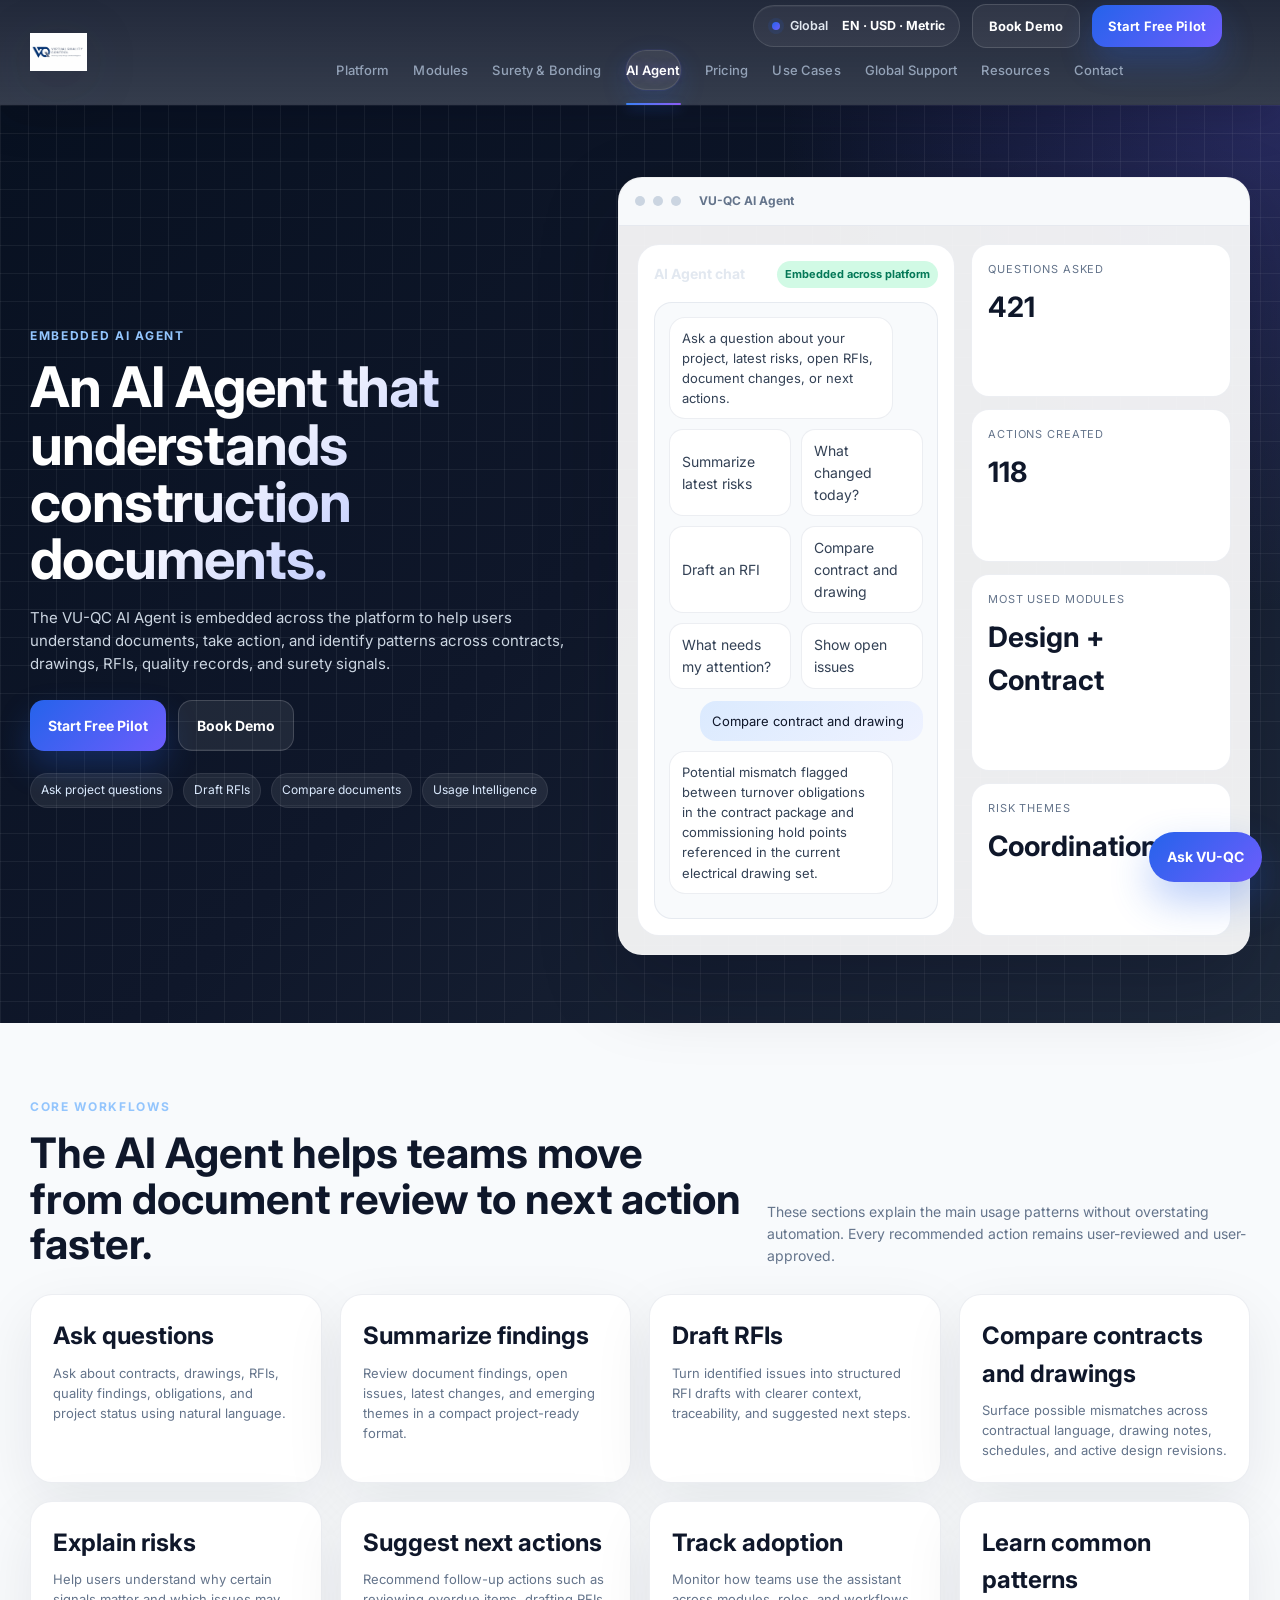
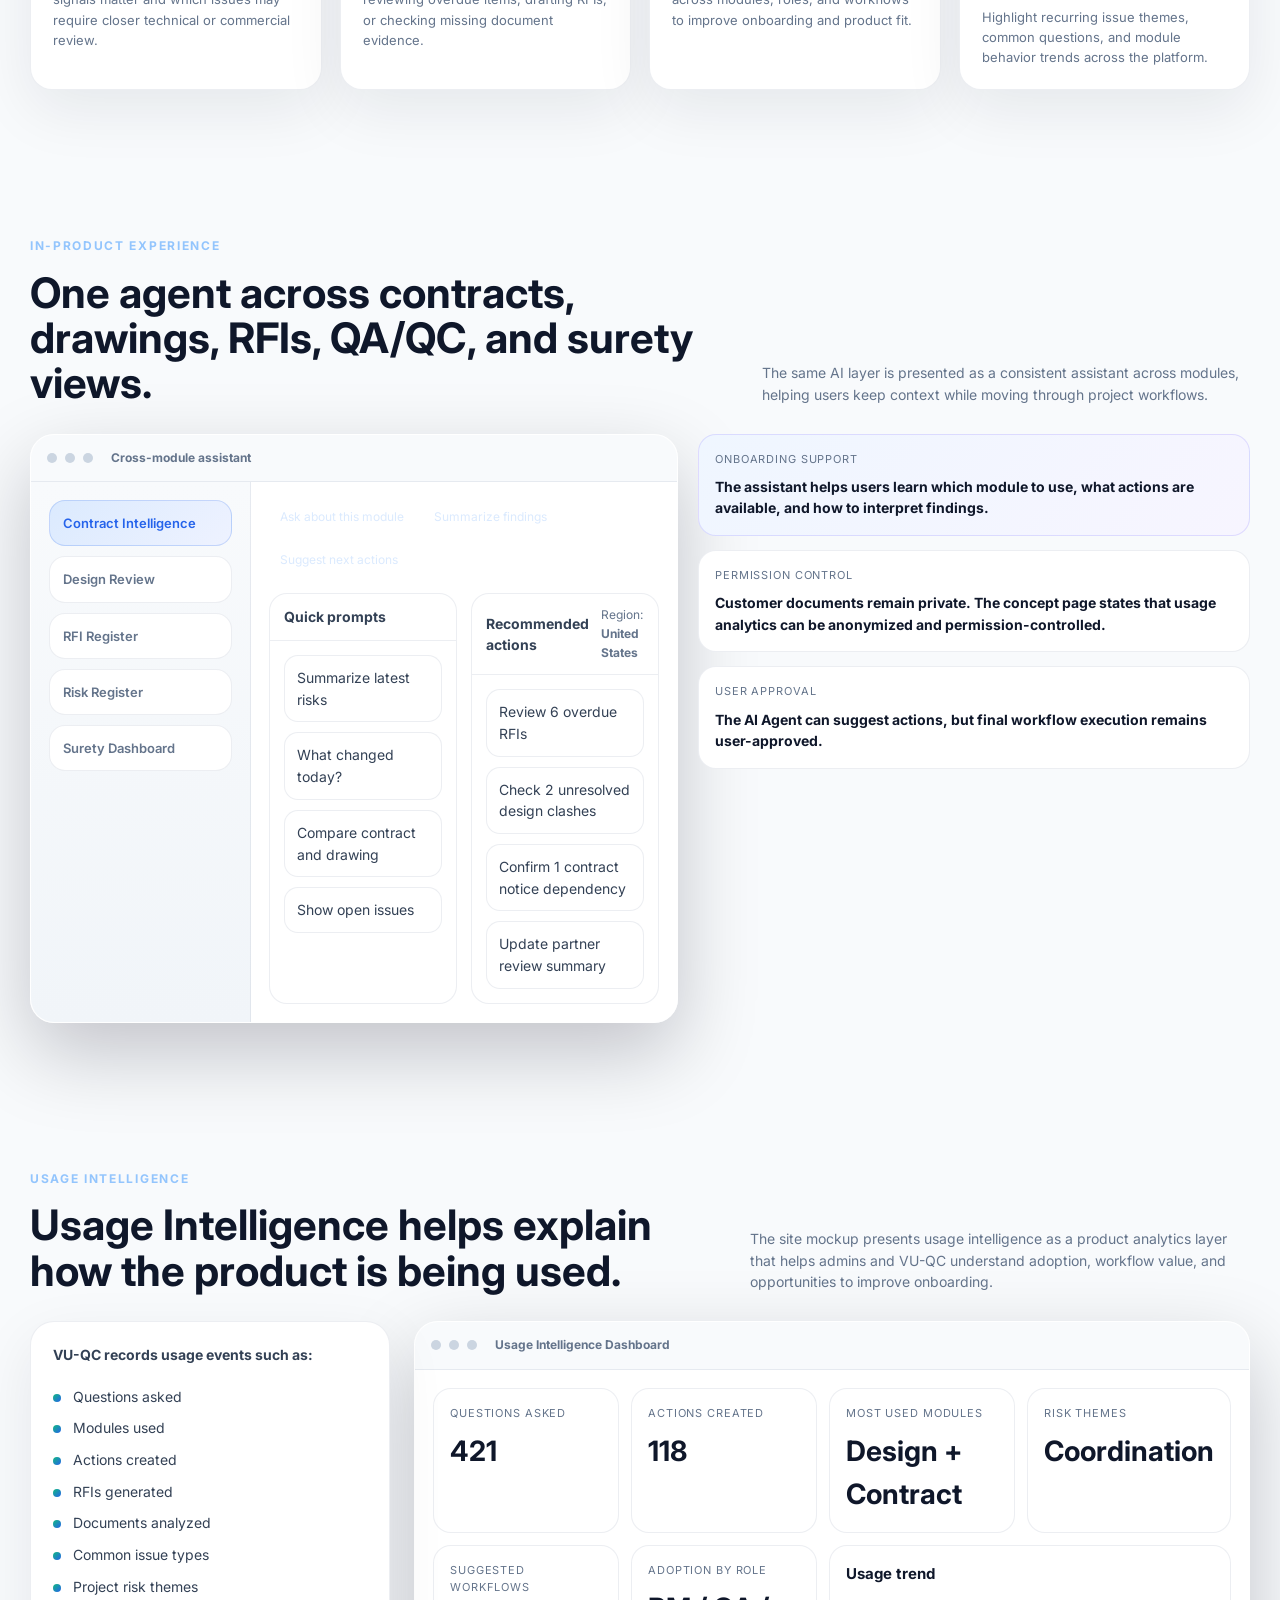
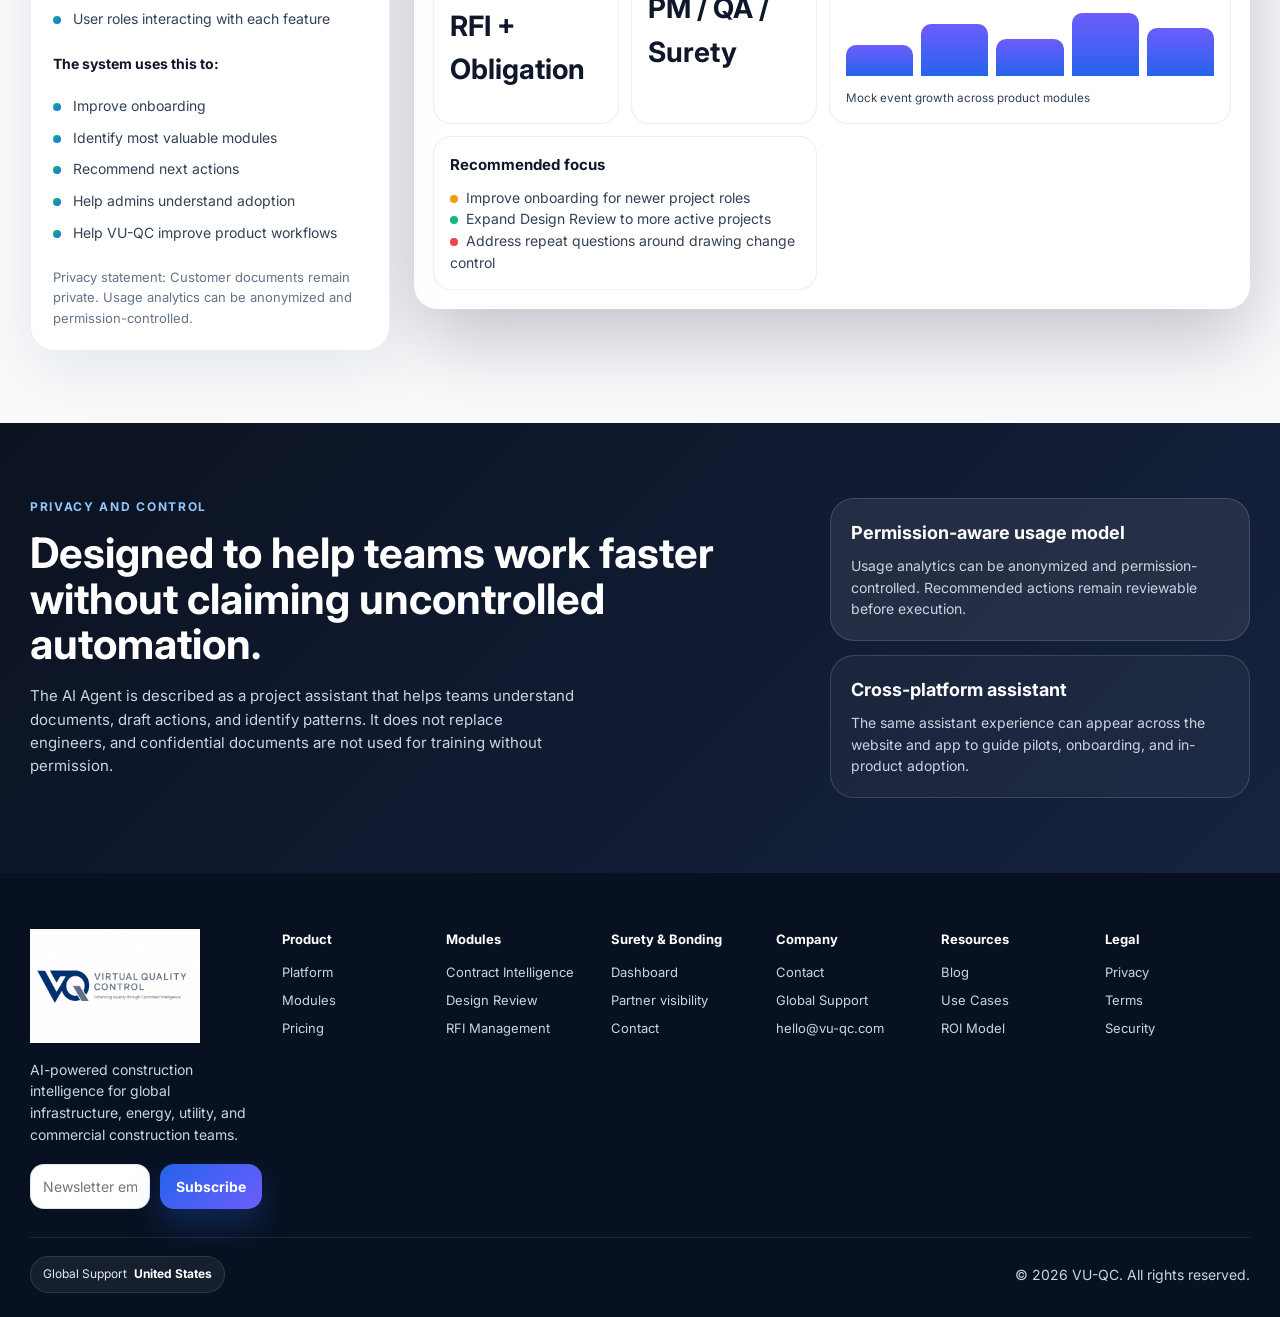
==== commit 3801672e: "Implement VU-QC Header Variation 1 — Executive Glass" ====
--- a/ai-agent.html
+++ b/ai-agent.html
@@ -1 +1,213 @@
-<!DOCTYPE html><html lang="en"><head><meta charset="UTF-8" /><meta name="viewport" content="width=device-width, initial-scale=1.0" /><title>VU-QC AI Agent | Construction Document Intelligence Assistant</title><meta name="description" content="The VU-QC AI Agent helps construction teams understand documents, summarize findings, draft RFIs, compare contracts and drawings, and track product usage intelligence." /><meta name="keywords" content="AI construction quality control, AI contract analysis construction, construction drawing review software, RFI management software, construction risk intelligence, EPC contract review software" /><meta property="og:title" content="VU-QC AI Agent | An AI Agent that understands construction documents" /><meta property="og:description" content="Ask project questions, summarize findings, draft RFIs, compare contracts and drawings, and review usage intelligence across the VU-QC platform." /><meta property="og:type" content="website" /><meta property="og:image" content="https://vu-qc.com/assets/vuqc-logo-light.png" /><meta name="theme-color" content="#0f172a" /><link rel="preconnect" href="https://fonts.googleapis.com" /><link rel="preconnect" href="https://fonts.gstatic.com" crossorigin /><link href="https://fonts.googleapis.com/css2?family=Inter:wght@400;500;600;700;800&display=swap" rel="stylesheet" /><link rel="preload" as="image" href="./assets/vuqc-logo-light.png" /><link rel="stylesheet" href="./styles.css" /><link rel="icon" href="./favicon.ico" sizes="any" /><link rel="icon" type="image/png" sizes="32x32" href="./favicon-32x32.png" /><link rel="icon" type="image/png" sizes="16x16" href="./favicon-16x16.png" /><link rel="apple-touch-icon" sizes="180x180" href="./apple-touch-icon.png" /><link rel="manifest" href="./site.webmanifest" /><meta name="application-name" content="VU-QC" /><meta name="apple-mobile-web-app-title" content="VU-QC" /><meta name="apple-mobile-web-app-capable" content="yes" /><meta name="apple-mobile-web-app-status-bar-style" content="black-translucent" /><meta name="format-detection" content="telephone=no" /><meta name="msapplication-TileColor" content="#0f172a" /><meta property="og:site_name" content="VU-QC" /><meta property="og:url" content="https://vu-qc.com/ai-agent.html" /><meta name="twitter:card" content="summary_large_image" /><meta name="twitter:title" content="VU-QC | Catch It Before You Build It" /><meta name="twitter:description" content="AI-powered construction intelligence for contracts, drawings, QA/QC, RFIs, risk, and surety readiness." /><meta name="twitter:image" content="https://vu-qc.com/assets/vuqc-logo-light.png" /><link rel="canonical" href="https://vu-qc.com/ai-agent.html" /><link rel="stylesheet" href="./ai-agent.css" /><script type="application/ld+json"> { "@context": "https://schema.org", "@type": "WebPage", "name": "VU-QC AI Agent", "description": "An embedded AI Agent page for construction document understanding, action support, and usage intelligence.", "publisher": {"@type": "Organization", "name": "VU-QC"} } </script></head><body><div class="site-shell"><header class="topbar"><div class="container topbar-inner"><a class="brand" href="./index.html" aria-label="VU-QC home"><img src="./assets/vuqc-logo-light.png" alt="VU-QC logo" /></a><div class="global-controls" aria-label="Global support controls"><div class="select-group"><button class="select-btn" data-toggle="langMenu">Language <span id="langValue">EN</span></button><div class="select-menu" id="langMenu"><button data-lang="EN">EN</button><button data-lang="ES">ES</button><button data-lang="FR">FR</button><button data-lang="PT">PT</button><button data-lang="AR">AR</button></div></div><div class="select-group"><button class="select-btn" data-toggle="currencyMenu">Currency <span id="currencyValue">USD</span></button><div class="select-menu" id="currencyMenu"><button data-currency="USD">USD</button><button data-currency="CAD">CAD</button><button data-currency="EUR">EUR</button><button data-currency="GBP">GBP</button></div></div><div class="select-group"><button class="select-btn" data-toggle="measureMenu">Measurement <span id="measureValue">Metric</span></button><div class="select-menu" id="measureMenu"><button data-measure="Metric">Metric</button><button data-measure="Imperial">Imperial</button></div></div><div class="select-group"><button class="select-btn" data-toggle="regionMenu">Region <span id="regionValue">United States</span></button><div class="select-menu wide" id="regionMenu"><button data-region="United States">United States</button><button data-region="Canada">Canada</button><button data-region="Caribbean">Caribbean</button><button data-region="UK">UK</button><button data-region="EU">EU</button><button data-region="Middle East">Middle East</button><button data-region="Africa">Africa</button></div></div></div><nav class="main-nav" aria-label="Primary navigation"><a href="./platform.html">Platform</a><a href="./modules.html">Modules</a><a href="./surety.html">Surety &amp; Bonding</a><a href="./ai-agent.html">AI Agent</a><a href="./pricing.html">Pricing</a><a href="./use-cases.html">Use Cases</a><a href="./global-support.html">Global Support</a><a href="./resources.html">Resources</a><a href="./contact.html">Contact</a></nav><div class="header-cta"><button class="btn ghost" data-open-demo="demoModal">Book Demo</button><button class="btn primary" data-open-demo="demoModal">Start Free Pilot</button></div><button class="mobile-menu-btn" data-toggle-mobile>Menu</button></div><div class="mobile-nav" id="mobileNav"><a href="./platform.html">Platform</a><a href="./modules.html">Modules</a><a href="./surety.html">Surety &amp; Bonding</a><a href="./ai-agent.html">AI Agent</a><a href="./pricing.html">Pricing</a><a href="./use-cases.html">Use Cases</a><a href="./global-support.html">Global Support</a><a href="./resources.html">Resources</a><a href="./contact.html">Contact</a></div></header><main><section class="hero-section agent-hero"><div class="container agent-hero-grid"><div class="hero-copy agent-copy"><span class="eyebrow">Embedded AI Agent</span><h1>An AI Agent that understands construction documents.</h1><p class="lead">The VU-QC AI Agent is embedded across the platform to help users understand documents, take action, and identify patterns across contracts, drawings, RFIs, quality records, and surety signals.</p><div class="hero-actions"><button class="btn primary lg" data-open-demo="demoModal">Start Free Pilot</button><button class="btn secondary lg" data-open-demo="demoModal">Book Demo</button></div><div class="badge-row"><span class="badge">Ask project questions</span><span class="badge">Draft RFIs</span><span class="badge">Compare documents</span><span class="badge">Usage Intelligence</span></div></div><div class="agent-hero-visual"><div class="browser-frame agent-browser"><div class="browser-top"><span></span><span></span><span></span><div class="browser-title">VU-QC AI Agent</div></div><div class="agent-browser-grid"><div class="agent-chat-shell"><div class="chat-head"><strong>AI Agent chat</strong><span class="status resolved">Embedded across platform</span></div><div class="chat-box tall-chat"><div class="chat-msg ai">Ask a question about your project, latest risks, open RFIs, document changes, or next actions.</div><div class="prompt-grid"><button class="prompt">Summarize latest risks</button><button class="prompt">What changed today?</button><button class="prompt">Draft an RFI</button><button class="prompt">Compare contract and drawing</button><button class="prompt">What needs my attention?</button><button class="prompt">Show open issues</button></div><div class="chat-msg user">Compare contract and drawing</div><div class="chat-msg ai">Potential mismatch flagged between turnover obligations in the contract package and commissioning hold points referenced in the current electrical drawing set.</div></div></div><div class="agent-hero-side"><div class="dash-stat"><label>Questions asked</label><strong>421</strong></div><div class="dash-stat"><label>Actions created</label><strong>118</strong></div><div class="dash-stat"><label>Most used modules</label><strong>Design + Contract</strong></div><div class="dash-stat"><label>Risk themes</label><strong>Coordination</strong></div></div></div></div></div></div></section><section class="section light capability-section"><div class="container section-head split-head align-start"><div><span class="eyebrow">Core workflows</span><h2>The AI Agent helps teams move from document review to next action faster.</h2></div><p>These sections explain the main usage patterns without overstating automation. Every recommended action remains user-reviewed and user-approved.</p></div><div class="container capability-grid"><article class="feature-card"><h3>Ask questions</h3><p>Ask about contracts, drawings, RFIs, quality findings, obligations, and project status using natural language.</p></article><article class="feature-card"><h3>Summarize findings</h3><p>Review document findings, open issues, latest changes, and emerging themes in a compact project-ready format.</p></article><article class="feature-card"><h3>Draft RFIs</h3><p>Turn identified issues into structured RFI drafts with clearer context, traceability, and suggested next steps.</p></article><article class="feature-card"><h3>Compare contracts and drawings</h3><p>Surface possible mismatches across contractual language, drawing notes, schedules, and active design revisions.</p></article><article class="feature-card"><h3>Explain risks</h3><p>Help users understand why certain signals matter and which issues may require closer technical or commercial review.</p></article><article class="feature-card"><h3>Suggest next actions</h3><p>Recommend follow-up actions such as reviewing overdue items, drafting RFIs, or checking missing document evidence.</p></article><article class="feature-card"><h3>Track adoption</h3><p>Monitor how teams use the assistant across modules, roles, and workflows to improve onboarding and product fit.</p></article><article class="feature-card"><h3>Learn common patterns</h3><p>Highlight recurring issue themes, common questions, and module behavior trends across the platform.</p></article></div></section><section class="section agent-workflow-section"><div class="container section-head split-head align-start"><div><span class="eyebrow">In-product experience</span><h2>One agent across contracts, drawings, RFIs, QA/QC, and surety views.</h2></div><p>The same AI layer is presented as a consistent assistant across modules, helping users keep context while moving through project workflows.</p></div><div class="container workflow-grid-agent"><div class="browser-frame module-browser-like"><div class="browser-top"><span></span><span></span><span></span><div class="browser-title">Cross-module assistant</div></div><div class="cross-module-layout"><aside class="cross-module-sidebar"><div class="sidebar-chip active">Contract Intelligence</div><div class="sidebar-chip">Design Review</div><div class="sidebar-chip">RFI Register</div><div class="sidebar-chip">Risk Register</div><div class="sidebar-chip">Surety Dashboard</div></aside><div class="cross-module-main"><div class="cross-toolbar"><span class="chip">Ask about this module</span><span class="chip">Summarize findings</span><span class="chip">Suggest next actions</span></div><div class="cross-module-panels"><div class="table-card"><div class="table-head"><strong>Quick prompts</strong></div><div class="quick-prompt-list"><div>Summarize latest risks</div><div>What changed today?</div><div>Compare contract and drawing</div><div>Show open issues</div></div></div><div class="table-card"><div class="table-head"><strong>Recommended actions</strong><span class="small-label">Region: <b id="agentRegionLabel">United States</b></span></div><div class="quick-prompt-list"><div>Review 6 overdue RFIs</div><div>Check 2 unresolved design clashes</div><div>Confirm 1 contract notice dependency</div><div>Update partner review summary</div></div></div></div></div></div></div><div class="agent-notes-stack"><div class="insight-card accent-card"><label>Onboarding support</label><strong>The assistant helps users learn which module to use, what actions are available, and how to interpret findings.</strong></div><div class="insight-card"><label>Permission control</label><strong>Customer documents remain private. The concept page states that usage analytics can be anonymized and permission-controlled.</strong></div><div class="insight-card"><label>User approval</label><strong>The AI Agent can suggest actions, but final workflow execution remains user-approved.</strong></div></div></div></section><section class="section light usage-section"><div class="container section-head split-head align-start"><div><span class="eyebrow">Usage Intelligence</span><h2>Usage Intelligence helps explain how the product is being used.</h2></div><p>The site mockup presents usage intelligence as a product analytics layer that helps admins and VU-QC understand adoption, workflow value, and opportunities to improve onboarding.</p></div><div class="container usage-layout"><div class="usage-copy-card"><strong>VU-QC records usage events such as:</strong><ul class="benefit-list small dark-text"><li>Questions asked</li><li>Modules used</li><li>Actions created</li><li>RFIs generated</li><li>Documents analyzed</li><li>Common issue types</li><li>Project risk themes</li><li>User roles interacting with each feature</li></ul><strong class="subhead-inline">The system uses this to:</strong><ul class="benefit-list small dark-text"><li>Improve onboarding</li><li>Identify most valuable modules</li><li>Recommend next actions</li><li>Help admins understand adoption</li><li>Help VU-QC improve product workflows</li></ul><p class="privacy-note">Privacy statement: Customer documents remain private. Usage analytics can be anonymized and permission-controlled.</p></div><div class="browser-frame usage-browser"><div class="browser-top"><span></span><span></span><span></span><div class="browser-title">Usage Intelligence Dashboard</div></div><div class="usage-dashboard-grid"><div class="dash-stat"><label>Questions asked</label><strong>421</strong></div><div class="dash-stat"><label>Actions created</label><strong>118</strong></div><div class="dash-stat"><label>Most used modules</label><strong>Design + Contract</strong></div><div class="dash-stat"><label>Risk themes</label><strong>Coordination</strong></div><div class="dash-stat"><label>Suggested workflows</label><strong>RFI + Obligation</strong></div><div class="dash-stat"><label>Adoption by role</label><strong>PM / QA / Surety</strong></div><div class="trend-card wide-card"><h4>Usage trend</h4><div class="bars"><span></span><span></span><span></span><span></span><span></span></div><small>Mock event growth across product modules</small></div><div class="alert-card wide-card"><h4>Recommended focus</h4><p><span class="dot amber"></span>Improve onboarding for newer project roles</p><p><span class="dot green"></span>Expand Design Review to more active projects</p><p><span class="dot red"></span>Address repeat questions around drawing change control</p></div></div></div></div></section><section class="section dark privacy-section"><div class="container privacy-grid"><div><span class="eyebrow">Privacy and control</span><h2>Designed to help teams work faster without claiming uncontrolled automation.</h2><p class="lead compact-lead">The AI Agent is described as a project assistant that helps teams understand documents, draft actions, and identify patterns. It does not replace engineers, and confidential documents are not used for training without permission.</p></div><div class="privacy-card-stack"><div class="partner-card"><strong>Permission-aware usage model</strong><p>Usage analytics can be anonymized and permission-controlled. Recommended actions remain reviewable before execution.</p></div><div class="partner-card secondary-card"><strong>Cross-platform assistant</strong><p>The same assistant experience can appear across the website and app to guide pilots, onboarding, and in-product adoption.</p></div></div></div></section></main><footer class="footer" id="contact"><div class="container footer-grid"><div><img class="footer-logo" src="./assets/vuqc-logo-light.png" alt="VU-QC logo" /><p>AI-powered construction intelligence for global infrastructure, energy, utility, and commercial construction teams.</p><form class="newsletter"><input type="email" placeholder="Newsletter email" aria-label="Newsletter email" /><button type="button" class="btn primary">Subscribe</button></form></div><div><h4>Product</h4><a href="./platform.html">Platform</a><a href="./modules.html">Modules</a><a href="./pricing.html">Pricing</a></div><div><h4>Modules</h4><a href="./modules.html#contractModule">Contract Intelligence</a><a href="./modules.html#designModule">Design Review</a><a href="./modules.html#rfiModule">RFI Management</a></div><div><h4>Surety &amp; Bonding</h4><a href="./surety.html">Dashboard</a><a href="./surety.html">Partner visibility</a><a href="./contact.html">Contact</a></div><div><h4>Company</h4><a href="./contact.html">Contact</a><a href="./global-support.html">Global Support</a><a href="mailto:hello@vu-qc.com">hello@vu-qc.com</a></div><div><h4>Resources</h4><a href="./resources.html">Blog</a><a href="./use-cases.html">Use Cases</a><a href="./pricing.html">ROI Model</a></div><div><h4>Legal</h4><a href="./privacy.html">Privacy</a><a href="./terms.html">Terms</a><a href="./security.html">Security</a></div></div><div class="container footer-bottom"><div class="select-group footer-select"><button class="select-btn" data-toggle="footerRegion">Global Support <span id="footerRegionValue">United States</span></button><div class="select-menu wide" id="footerRegion"><button data-footer-region="United States">United States</button><button data-footer-region="Canada">Canada</button><button data-footer-region="Caribbean">Caribbean</button><button data-footer-region="UK">UK</button><button data-footer-region="EU">EU</button><button data-footer-region="Middle East">Middle East</button><button data-footer-region="Africa">Africa</button></div></div><p>© 2026 VU-QC. All rights reserved.</p></div></footer></div><div class="modal" id="demoModal" aria-hidden="true"><div class="modal-card"><div class="modal-head"><h3>Start Free Pilot / Book Demo</h3><button class="close-btn" data-close-modal>&times;</button></div><form class="demo-form"><div class="form-grid"><label>Name<input type="text" placeholder="Your name" /></label><label>Email<input type="email" placeholder="name@company.com" /></label><label>Company<input type="text" placeholder="Company" /></label><label>Role<input type="text" placeholder="Project executive, QA/QC, engineer, PM" /></label><label>Country / Region<input type="text" placeholder="United States" /></label><label>Project Type<select><option>Solar</option><option>Wind</option><option>Battery Storage</option><option>Substation</option><option>Water / Wastewater</option><option>Commercial</option><option>Industrial</option><option>Infrastructure</option><option>Other</option></select></label><label>Interested workflow<select><option>AI Agent + Contract Intelligence</option><option>AI Agent + Design Review</option><option>AI Agent + Surety Visibility</option><option>Full Platform</option></select></label><label>Active projects<input type="number" value="5" /></label><label class="full">Message<textarea rows="4" placeholder="Tell us how you want the AI Agent to support your workflow."></textarea></label></div><div class="form-actions"><button type="button" class="btn ghost" data-close-modal>Close</button><button type="button" class="btn primary">Request Demo</button></div><small>Prefer email? <a href="mailto:hello@vu-qc.com">hello@vu-qc.com</a></small></form></div></div><div class="assistant-widget" id="assistantWidget"><button class="assistant-trigger" id="assistantTrigger">Ask VU-QC</button><div class="assistant-drawer" id="assistantDrawer" aria-hidden="true"><div class="assistant-head"><strong>VU-QC AI Assistant</strong><button class="close-btn small" id="assistantClose">&times;</button></div><div class="assistant-body"><div class="chat-msg ai">Suggested questions</div><div class="prompt-grid single"><button class="assistant-prompt">Which module should I start with?</button><button class="assistant-prompt">How does the AI Agent help?</button><button class="assistant-prompt">Can it draft RFIs?</button><button class="assistant-prompt">How does usage intelligence work?</button><button class="assistant-prompt">Can VU-QC support global projects?</button></div><div class="chat-log" id="assistantLog"></div></div><div class="usage-tracker">Usage event recorded</div></div></div><script> const canned = { 'Which module should I start with?': 'Most teams begin with Contract Intelligence and Design Review, then use the AI Agent to summarize findings and recommend next actions.', 'How does the AI Agent help?': 'It helps users ask project questions, summarize findings, compare documents, draft RFIs, and review patterns across platform modules.', 'Can it draft RFIs?': 'Yes — the concept page shows the assistant helping draft RFIs from identified findings while keeping users in approval control.', 'How does usage intelligence work?': 'The mockup presents usage intelligence as tracked events such as questions asked, modules used, actions created, and common issue themes, with anonymized and permission-controlled analytics.', 'Can VU-QC support global projects?': 'Yes — the page includes visible language, currency, measurement, and region selectors to reinforce global-ready workflows.' }; const currentPage = window.location.pathname.split('/').pop() || 'index.html'; document.querySelectorAll('.main-nav a, .mobile-nav a').forEach(link => { const href = (link.getAttribute('href') || '').replace('./', ''); const target = href.split('#')[0] || 'index.html'; if (target === currentPage) link.classList.add('active'); }); document.querySelectorAll('.mobile-nav a').forEach(link => link.addEventListener('click', () => { document.getElementById('mobileNav')?.classList.remove('open'); })); document.querySelectorAll('.prompt, .assistant-prompt').forEach(btn => btn.setAttribute('type', 'button')); const toggleMenu = (id) => document.getElementById(id)?.classList.toggle('open'); document.querySelectorAll('[data-toggle]').forEach(btn => btn.addEventListener('click', e => { e.stopPropagation(); toggleMenu(btn.dataset.toggle); })); document.addEventListener('click', () => document.querySelectorAll('.select-menu').forEach(m => m.classList.remove('open'))); document.querySelectorAll('[data-lang]').forEach(b => b.onclick = () => document.getElementById('langValue').textContent = b.dataset.lang); document.querySelectorAll('[data-currency]').forEach(b => b.onclick = () => document.getElementById('currencyValue').textContent = b.dataset.currency); document.querySelectorAll('[data-measure]').forEach(b => b.onclick = () => document.getElementById('measureValue').textContent = b.dataset.measure); document.querySelectorAll('[data-region]').forEach(b => b.onclick = () => { const value = b.dataset.region; document.getElementById('regionValue').textContent = value; document.getElementById('agentRegionLabel').textContent = value; document.getElementById('footerRegionValue').textContent = value; }); document.querySelectorAll('[data-footer-region]').forEach(b => b.onclick = () => document.getElementById('footerRegionValue').textContent = b.dataset.footerRegion); const openModal = (id) => document.getElementById(id)?.classList.add('open'); const closeModals = () => document.querySelectorAll('.modal').forEach(m => m.classList.remove('open')); document.querySelectorAll('[data-open-demo]').forEach(b => b.onclick = () => openModal(b.dataset.openDemo)); document.querySelectorAll('[data-close-modal]').forEach(b => b.onclick = closeModals); document.querySelectorAll('.modal').forEach(m => m.addEventListener('click', e => { if (e.target === m) closeModals(); })); document.querySelector('[data-toggle-mobile]')?.addEventListener('click', () => document.getElementById('mobileNav').classList.toggle('open')); const drawer = document.getElementById('assistantDrawer'); const log = document.getElementById('assistantLog'); document.getElementById('assistantTrigger').onclick = () => drawer.classList.toggle('open'); document.getElementById('assistantClose').onclick = () => drawer.classList.remove('open'); document.querySelectorAll('.assistant-prompt').forEach(btn => btn.onclick = () => { const q = btn.textContent.trim(); log.insertAdjacentHTML('beforeend', `<div class="chat-msg user">${q}</div><div class="chat-msg ai">${canned[q]}</div>`); log.scrollTop = log.scrollHeight; }); </script></body></html>+<!DOCTYPE html><html lang="en"><head><meta charset="UTF-8" /><meta name="viewport" content="width=device-width, initial-scale=1.0" /><title>VU-QC AI Agent | Construction Document Intelligence Assistant</title><meta name="description" content="The VU-QC AI Agent helps construction teams understand documents, summarize findings, draft RFIs, compare contracts and drawings, and track product usage intelligence." /><meta name="keywords" content="AI construction quality control, AI contract analysis construction, construction drawing review software, RFI management software, construction risk intelligence, EPC contract review software" /><meta property="og:title" content="VU-QC AI Agent | An AI Agent that understands construction documents" /><meta property="og:description" content="Ask project questions, summarize findings, draft RFIs, compare contracts and drawings, and review usage intelligence across the VU-QC platform." /><meta property="og:type" content="website" /><meta property="og:image" content="https://vu-qc.com/assets/vuqc-logo-light.png" /><meta name="theme-color" content="#0f172a" /><link rel="preconnect" href="https://fonts.googleapis.com" /><link rel="preconnect" href="https://fonts.gstatic.com" crossorigin /><link href="https://fonts.googleapis.com/css2?family=Inter:wght@400;500;600;700;800&display=swap" rel="stylesheet" /><link rel="preload" as="image" href="./assets/vuqc-logo-light.png" /><link rel="stylesheet" href="./styles.css" /><link rel="icon" href="./favicon.ico" sizes="any" /><link rel="icon" type="image/png" sizes="32x32" href="./favicon-32x32.png" /><link rel="icon" type="image/png" sizes="16x16" href="./favicon-16x16.png" /><link rel="apple-touch-icon" sizes="180x180" href="./apple-touch-icon.png" /><link rel="manifest" href="./site.webmanifest" /><meta name="application-name" content="VU-QC" /><meta name="apple-mobile-web-app-title" content="VU-QC" /><meta name="apple-mobile-web-app-capable" content="yes" /><meta name="apple-mobile-web-app-status-bar-style" content="black-translucent" /><meta name="format-detection" content="telephone=no" /><meta name="msapplication-TileColor" content="#0f172a" /><meta property="og:site_name" content="VU-QC" /><meta property="og:url" content="https://vu-qc.com/ai-agent.html" /><meta name="twitter:card" content="summary_large_image" /><meta name="twitter:title" content="VU-QC | Catch It Before You Build It" /><meta name="twitter:description" content="AI-powered construction intelligence for contracts, drawings, QA/QC, RFIs, risk, and surety readiness." /><meta name="twitter:image" content="https://vu-qc.com/assets/vuqc-logo-light.png" /><link rel="canonical" href="https://vu-qc.com/ai-agent.html" /><link rel="stylesheet" href="./ai-agent.css" /><script type="application/ld+json"> { "@context": "https://schema.org", "@type": "WebPage", "name": "VU-QC AI Agent", "description": "An embedded AI Agent page for construction document understanding, action support, and usage intelligence.", "publisher": {"@type": "Organization", "name": "VU-QC"} } </script></head><body><div class="site-shell"><header class="topbar topbar-v1">
+  <div class="container topbar-inner topbar-inner-v1">
+    <a class="brand brand-v1" href="./index.html" aria-label="VU-QC home">
+      <img src="./assets/vuqc-logo-light.png" alt="VU-QC logo" />
+    </a>
+
+    <nav class="main-nav main-nav-v1" aria-label="Primary navigation">
+      <a href="./platform.html">Platform</a>
+      <a href="./modules.html">Modules</a>
+      <a href="./surety.html">Surety &amp; Bonding</a>
+      <a href="./ai-agent.html">AI Agent</a>
+      <a href="./pricing.html">Pricing</a>
+      <a href="./use-cases.html">Use Cases</a>
+      <a href="./global-support.html">Global Support</a>
+      <a href="./resources.html">Resources</a>
+      <a href="./contact.html">Contact</a>
+    </nav>
+
+    <div class="header-actions-v1">
+      <div class="select-group global-group" aria-label="Global support controls">
+        <button class="select-btn select-btn-global" data-toggle="globalMenu" aria-expanded="false" aria-controls="globalMenu">
+          <span class="globe-dot"></span>
+          Global
+          <span class="global-inline-values"><b id="langValue">EN</b> · <b id="currencyValue">USD</b> · <b id="measureValue">Metric</b></span>
+        </button>
+        <div class="select-menu select-menu-global wide" id="globalMenu">
+          <div class="global-menu-section">
+            <span class="global-menu-label">Language</span>
+            <div class="global-option-row">
+              <button data-lang="EN">EN</button><button data-lang="ES">ES</button><button data-lang="FR">FR</button><button data-lang="PT">PT</button><button data-lang="AR">AR</button>
+            </div>
+          </div>
+          <div class="global-menu-section">
+            <span class="global-menu-label">Currency</span>
+            <div class="global-option-row">
+              <button data-currency="USD">USD</button><button data-currency="CAD">CAD</button><button data-currency="EUR">EUR</button><button data-currency="GBP">GBP</button>
+            </div>
+          </div>
+          <div class="global-menu-section">
+            <span class="global-menu-label">Measurement</span>
+            <div class="global-option-row">
+              <button data-measure="Metric">Metric</button><button data-measure="Imperial">Imperial</button>
+            </div>
+          </div>
+          <div class="global-menu-section">
+            <span class="global-menu-label">Region</span>
+            <div class="global-option-row global-option-row-region">
+              <button data-region="United States">United States</button><button data-region="Canada">Canada</button><button data-region="Caribbean">Caribbean</button><button data-region="UK">UK</button><button data-region="EU">EU</button><button data-region="Middle East">Middle East</button><button data-region="Africa">Africa</button>
+            </div>
+          </div>
+        </div>
+      </div>
+
+      <div class="header-cta header-cta-v1">
+        <button class="btn ghost btn-header-ghost" data-open-demo="demoModal">Book Demo</button>
+        <button class="btn primary btn-header-primary" data-open-demo="demoModal">Start Free Pilot</button>
+      </div>
+
+      <button class="mobile-menu-btn mobile-menu-btn-v1" data-toggle-mobile aria-expanded="false" aria-controls="mobileNav">Menu</button>
+    </div>
+  </div>
+
+  <div class="mobile-nav mobile-nav-v1" id="mobileNav">
+    <a href="./platform.html">Platform</a>
+    <a href="./modules.html">Modules</a>
+    <a href="./surety.html">Surety &amp; Bonding</a>
+    <a href="./ai-agent.html">AI Agent</a>
+    <a href="./pricing.html">Pricing</a>
+    <a href="./use-cases.html">Use Cases</a>
+    <a href="./global-support.html">Global Support</a>
+    <a href="./resources.html">Resources</a>
+    <a href="./contact.html">Contact</a>
+    <div class="mobile-global-inline">Global: <span id="mobileRegionValue">United States</span> · <span id="mobileLangValue">EN</span> · <span id="mobileCurrencyValue">USD</span></div>
+  </div>
+</header><main><section class="hero-section agent-hero"><div class="container agent-hero-grid"><div class="hero-copy agent-copy"><span class="eyebrow">Embedded AI Agent</span><h1>An AI Agent that understands construction documents.</h1><p class="lead">The VU-QC AI Agent is embedded across the platform to help users understand documents, take action, and identify patterns across contracts, drawings, RFIs, quality records, and surety signals.</p><div class="hero-actions"><button class="btn primary lg" data-open-demo="demoModal">Start Free Pilot</button><button class="btn secondary lg" data-open-demo="demoModal">Book Demo</button></div><div class="badge-row"><span class="badge">Ask project questions</span><span class="badge">Draft RFIs</span><span class="badge">Compare documents</span><span class="badge">Usage Intelligence</span></div></div><div class="agent-hero-visual"><div class="browser-frame agent-browser"><div class="browser-top"><span></span><span></span><span></span><div class="browser-title">VU-QC AI Agent</div></div><div class="agent-browser-grid"><div class="agent-chat-shell"><div class="chat-head"><strong>AI Agent chat</strong><span class="status resolved">Embedded across platform</span></div><div class="chat-box tall-chat"><div class="chat-msg ai">Ask a question about your project, latest risks, open RFIs, document changes, or next actions.</div><div class="prompt-grid"><button class="prompt">Summarize latest risks</button><button class="prompt">What changed today?</button><button class="prompt">Draft an RFI</button><button class="prompt">Compare contract and drawing</button><button class="prompt">What needs my attention?</button><button class="prompt">Show open issues</button></div><div class="chat-msg user">Compare contract and drawing</div><div class="chat-msg ai">Potential mismatch flagged between turnover obligations in the contract package and commissioning hold points referenced in the current electrical drawing set.</div></div></div><div class="agent-hero-side"><div class="dash-stat"><label>Questions asked</label><strong>421</strong></div><div class="dash-stat"><label>Actions created</label><strong>118</strong></div><div class="dash-stat"><label>Most used modules</label><strong>Design + Contract</strong></div><div class="dash-stat"><label>Risk themes</label><strong>Coordination</strong></div></div></div></div></div></div></section><section class="section light capability-section"><div class="container section-head split-head align-start"><div><span class="eyebrow">Core workflows</span><h2>The AI Agent helps teams move from document review to next action faster.</h2></div><p>These sections explain the main usage patterns without overstating automation. Every recommended action remains user-reviewed and user-approved.</p></div><div class="container capability-grid"><article class="feature-card"><h3>Ask questions</h3><p>Ask about contracts, drawings, RFIs, quality findings, obligations, and project status using natural language.</p></article><article class="feature-card"><h3>Summarize findings</h3><p>Review document findings, open issues, latest changes, and emerging themes in a compact project-ready format.</p></article><article class="feature-card"><h3>Draft RFIs</h3><p>Turn identified issues into structured RFI drafts with clearer context, traceability, and suggested next steps.</p></article><article class="feature-card"><h3>Compare contracts and drawings</h3><p>Surface possible mismatches across contractual language, drawing notes, schedules, and active design revisions.</p></article><article class="feature-card"><h3>Explain risks</h3><p>Help users understand why certain signals matter and which issues may require closer technical or commercial review.</p></article><article class="feature-card"><h3>Suggest next actions</h3><p>Recommend follow-up actions such as reviewing overdue items, drafting RFIs, or checking missing document evidence.</p></article><article class="feature-card"><h3>Track adoption</h3><p>Monitor how teams use the assistant across modules, roles, and workflows to improve onboarding and product fit.</p></article><article class="feature-card"><h3>Learn common patterns</h3><p>Highlight recurring issue themes, common questions, and module behavior trends across the platform.</p></article></div></section><section class="section agent-workflow-section"><div class="container section-head split-head align-start"><div><span class="eyebrow">In-product experience</span><h2>One agent across contracts, drawings, RFIs, QA/QC, and surety views.</h2></div><p>The same AI layer is presented as a consistent assistant across modules, helping users keep context while moving through project workflows.</p></div><div class="container workflow-grid-agent"><div class="browser-frame module-browser-like"><div class="browser-top"><span></span><span></span><span></span><div class="browser-title">Cross-module assistant</div></div><div class="cross-module-layout"><aside class="cross-module-sidebar"><div class="sidebar-chip active">Contract Intelligence</div><div class="sidebar-chip">Design Review</div><div class="sidebar-chip">RFI Register</div><div class="sidebar-chip">Risk Register</div><div class="sidebar-chip">Surety Dashboard</div></aside><div class="cross-module-main"><div class="cross-toolbar"><span class="chip">Ask about this module</span><span class="chip">Summarize findings</span><span class="chip">Suggest next actions</span></div><div class="cross-module-panels"><div class="table-card"><div class="table-head"><strong>Quick prompts</strong></div><div class="quick-prompt-list"><div>Summarize latest risks</div><div>What changed today?</div><div>Compare contract and drawing</div><div>Show open issues</div></div></div><div class="table-card"><div class="table-head"><strong>Recommended actions</strong><span class="small-label">Region: <b id="agentRegionLabel">United States</b></span></div><div class="quick-prompt-list"><div>Review 6 overdue RFIs</div><div>Check 2 unresolved design clashes</div><div>Confirm 1 contract notice dependency</div><div>Update partner review summary</div></div></div></div></div></div></div><div class="agent-notes-stack"><div class="insight-card accent-card"><label>Onboarding support</label><strong>The assistant helps users learn which module to use, what actions are available, and how to interpret findings.</strong></div><div class="insight-card"><label>Permission control</label><strong>Customer documents remain private. The concept page states that usage analytics can be anonymized and permission-controlled.</strong></div><div class="insight-card"><label>User approval</label><strong>The AI Agent can suggest actions, but final workflow execution remains user-approved.</strong></div></div></div></section><section class="section light usage-section"><div class="container section-head split-head align-start"><div><span class="eyebrow">Usage Intelligence</span><h2>Usage Intelligence helps explain how the product is being used.</h2></div><p>The site mockup presents usage intelligence as a product analytics layer that helps admins and VU-QC understand adoption, workflow value, and opportunities to improve onboarding.</p></div><div class="container usage-layout"><div class="usage-copy-card"><strong>VU-QC records usage events such as:</strong><ul class="benefit-list small dark-text"><li>Questions asked</li><li>Modules used</li><li>Actions created</li><li>RFIs generated</li><li>Documents analyzed</li><li>Common issue types</li><li>Project risk themes</li><li>User roles interacting with each feature</li></ul><strong class="subhead-inline">The system uses this to:</strong><ul class="benefit-list small dark-text"><li>Improve onboarding</li><li>Identify most valuable modules</li><li>Recommend next actions</li><li>Help admins understand adoption</li><li>Help VU-QC improve product workflows</li></ul><p class="privacy-note">Privacy statement: Customer documents remain private. Usage analytics can be anonymized and permission-controlled.</p></div><div class="browser-frame usage-browser"><div class="browser-top"><span></span><span></span><span></span><div class="browser-title">Usage Intelligence Dashboard</div></div><div class="usage-dashboard-grid"><div class="dash-stat"><label>Questions asked</label><strong>421</strong></div><div class="dash-stat"><label>Actions created</label><strong>118</strong></div><div class="dash-stat"><label>Most used modules</label><strong>Design + Contract</strong></div><div class="dash-stat"><label>Risk themes</label><strong>Coordination</strong></div><div class="dash-stat"><label>Suggested workflows</label><strong>RFI + Obligation</strong></div><div class="dash-stat"><label>Adoption by role</label><strong>PM / QA / Surety</strong></div><div class="trend-card wide-card"><h4>Usage trend</h4><div class="bars"><span></span><span></span><span></span><span></span><span></span></div><small>Mock event growth across product modules</small></div><div class="alert-card wide-card"><h4>Recommended focus</h4><p><span class="dot amber"></span>Improve onboarding for newer project roles</p><p><span class="dot green"></span>Expand Design Review to more active projects</p><p><span class="dot red"></span>Address repeat questions around drawing change control</p></div></div></div></div></section><section class="section dark privacy-section"><div class="container privacy-grid"><div><span class="eyebrow">Privacy and control</span><h2>Designed to help teams work faster without claiming uncontrolled automation.</h2><p class="lead compact-lead">The AI Agent is described as a project assistant that helps teams understand documents, draft actions, and identify patterns. It does not replace engineers, and confidential documents are not used for training without permission.</p></div><div class="privacy-card-stack"><div class="partner-card"><strong>Permission-aware usage model</strong><p>Usage analytics can be anonymized and permission-controlled. Recommended actions remain reviewable before execution.</p></div><div class="partner-card secondary-card"><strong>Cross-platform assistant</strong><p>The same assistant experience can appear across the website and app to guide pilots, onboarding, and in-product adoption.</p></div></div></div></section></main><footer class="footer" id="contact"><div class="container footer-grid"><div><img class="footer-logo" src="./assets/vuqc-logo-light.png" alt="VU-QC logo" /><p>AI-powered construction intelligence for global infrastructure, energy, utility, and commercial construction teams.</p><form class="newsletter"><input type="email" placeholder="Newsletter email" aria-label="Newsletter email" /><button type="button" class="btn primary">Subscribe</button></form></div><div><h4>Product</h4><a href="./platform.html">Platform</a><a href="./modules.html">Modules</a><a href="./pricing.html">Pricing</a></div><div><h4>Modules</h4><a href="./modules.html#contractModule">Contract Intelligence</a><a href="./modules.html#designModule">Design Review</a><a href="./modules.html#rfiModule">RFI Management</a></div><div><h4>Surety &amp; Bonding</h4><a href="./surety.html">Dashboard</a><a href="./surety.html">Partner visibility</a><a href="./contact.html">Contact</a></div><div><h4>Company</h4><a href="./contact.html">Contact</a><a href="./global-support.html">Global Support</a><a href="mailto:hello@vu-qc.com">hello@vu-qc.com</a></div><div><h4>Resources</h4><a href="./resources.html">Blog</a><a href="./use-cases.html">Use Cases</a><a href="./pricing.html">ROI Model</a></div><div><h4>Legal</h4><a href="./privacy.html">Privacy</a><a href="./terms.html">Terms</a><a href="./security.html">Security</a></div></div><div class="container footer-bottom"><div class="select-group footer-select"><button class="select-btn" data-toggle="footerRegion">Global Support <span id="footerRegionValue">United States</span></button><div class="select-menu wide" id="footerRegion"><button data-footer-region="United States">United States</button><button data-footer-region="Canada">Canada</button><button data-footer-region="Caribbean">Caribbean</button><button data-footer-region="UK">UK</button><button data-footer-region="EU">EU</button><button data-footer-region="Middle East">Middle East</button><button data-footer-region="Africa">Africa</button></div></div><p>© 2026 VU-QC. All rights reserved.</p></div></footer></div><div class="modal" id="demoModal" aria-hidden="true"><div class="modal-card"><div class="modal-head"><h3>Start Free Pilot / Book Demo</h3><button class="close-btn" data-close-modal>&times;</button></div><form class="demo-form"><div class="form-grid"><label>Name<input type="text" placeholder="Your name" /></label><label>Email<input type="email" placeholder="name@company.com" /></label><label>Company<input type="text" placeholder="Company" /></label><label>Role<input type="text" placeholder="Project executive, QA/QC, engineer, PM" /></label><label>Country / Region<input type="text" placeholder="United States" /></label><label>Project Type<select><option>Solar</option><option>Wind</option><option>Battery Storage</option><option>Substation</option><option>Water / Wastewater</option><option>Commercial</option><option>Industrial</option><option>Infrastructure</option><option>Other</option></select></label><label>Interested workflow<select><option>AI Agent + Contract Intelligence</option><option>AI Agent + Design Review</option><option>AI Agent + Surety Visibility</option><option>Full Platform</option></select></label><label>Active projects<input type="number" value="5" /></label><label class="full">Message<textarea rows="4" placeholder="Tell us how you want the AI Agent to support your workflow."></textarea></label></div><div class="form-actions"><button type="button" class="btn ghost" data-close-modal>Close</button><button type="button" class="btn primary">Request Demo</button></div><small>Prefer email? <a href="mailto:hello@vu-qc.com">hello@vu-qc.com</a></small></form></div></div><div class="assistant-widget" id="assistantWidget"><button class="assistant-trigger" id="assistantTrigger">Ask VU-QC</button><div class="assistant-drawer" id="assistantDrawer" aria-hidden="true"><div class="assistant-head"><strong>VU-QC AI Assistant</strong><button class="close-btn small" id="assistantClose">&times;</button></div><div class="assistant-body"><div class="chat-msg ai">Suggested questions</div><div class="prompt-grid single"><button class="assistant-prompt">Which module should I start with?</button><button class="assistant-prompt">How does the AI Agent help?</button><button class="assistant-prompt">Can it draft RFIs?</button><button class="assistant-prompt">How does usage intelligence work?</button><button class="assistant-prompt">Can VU-QC support global projects?</button></div><div class="chat-log" id="assistantLog"></div></div><div class="usage-tracker">Usage event recorded</div></div></div><script>
+const canned = { 'Which module should I start with?': 'Most teams begin with Contract Intelligence and Design Review, then use the AI Agent to summarize findings and recommend next actions.', 'How does the AI Agent help?': 'It helps users ask project questions, summarize findings, compare documents, draft RFIs, and review patterns across platform modules.', 'Can it draft RFIs?': 'Yes — the concept page shows the assistant helping draft RFIs from identified findings while keeping users in approval control.', 'How does usage intelligence work?': 'The mockup presents usage intelligence as tracked events such as questions asked, modules used, actions created, and common issue themes, with anonymized and permission-controlled analytics.', 'Can VU-QC support global projects?': 'Yes — the page includes visible language, currency, measurement, and region selectors to reinforce global-ready workflows.' };
+
+/* ====== SHARED SITE JS ====== */
+const currentPage = window.location.pathname.split('/').pop() || 'index.html';
+const mobileNav = document.getElementById('mobileNav');
+const mobileMenuBtn = document.querySelector('[data-toggle-mobile]');
+
+document.querySelectorAll('.main-nav a, .mobile-nav a').forEach(link => {
+  const href = (link.getAttribute('href') || '').replace('./', '');
+  const target = href.split('#')[0] || 'index.html';
+  if (target === currentPage) {
+    link.classList.add('active');
+    link.setAttribute('aria-current', 'page');
+  } else {
+    link.removeAttribute('aria-current');
+  }
+});
+
+document.querySelectorAll('.mobile-nav a').forEach(link => link.addEventListener('click', () => {
+  mobileNav?.classList.remove('open');
+  mobileMenuBtn?.setAttribute('aria-expanded', 'false');
+}));
+
+document.querySelector('[data-toggle-mobile]')?.addEventListener('click', () => {
+  mobileNav?.classList.toggle('open');
+  const expanded = mobileNav?.classList.contains('open') ? 'true' : 'false';
+  mobileMenuBtn?.setAttribute('aria-expanded', expanded);
+});
+
+/* Dropdown menu toggle */
+const toggleMenu = (id) => document.getElementById(id)?.classList.toggle('open');
+document.querySelectorAll('[data-toggle]').forEach(btn => btn.addEventListener('click', e => {
+  e.stopPropagation();
+  toggleMenu(btn.dataset.toggle);
+}));
+document.addEventListener('click', () => document.querySelectorAll('.select-menu').forEach(m => m.classList.remove('open')));
+
+/* Global Selector Handlers */
+document.querySelectorAll('[data-lang]').forEach(b => b.onclick = () => {
+  const v = b.dataset.lang;
+  const el = document.getElementById('langValue');
+  if (el) el.textContent = v;
+  const mobileLang = document.getElementById('mobileLangValue');
+  if (mobileLang) mobileLang.textContent = v;
+});
+
+document.querySelectorAll('[data-currency]').forEach(b => b.onclick = () => {
+  const v = b.dataset.currency;
+  const el = document.getElementById('currencyValue');
+  if (el) el.textContent = v;
+  const mobileCurrency = document.getElementById('mobileCurrencyValue');
+  if (mobileCurrency) mobileCurrency.textContent = v;
+  const currencyHero = document.getElementById('currencyHero');
+  if (currencyHero) currencyHero.textContent = `${v} 148M`;
+  const currencyBadge = document.getElementById('currencyBadge');
+  if (currencyBadge) currencyBadge.textContent = v;
+  const exposureValue = document.getElementById('exposureValue');
+  if (exposureValue) exposureValue.textContent = `${v} 148M`;
+  
+  if (typeof updatePricing === 'function') {
+    currentCurrency = v;
+    updatePricing();
+  }
+});
+
+document.querySelectorAll('[data-measure]').forEach(b => b.onclick = () => {
+  const v = b.dataset.measure;
+  const el = document.getElementById('measureValue');
+  if (el) el.textContent = v;
+  
+  if (typeof updatePricing === 'function') {
+    updatePricing();
+  }
+});
+
+document.querySelectorAll('[data-region]').forEach(b => b.onclick = () => {
+  const v = b.dataset.region;
+  const el = document.getElementById('regionValue');
+  if (el) el.textContent = v;
+  const regionLabel = document.getElementById('regionLabel');
+  if (regionLabel) regionLabel.textContent = v;
+  const heroRegionLabel = document.getElementById('heroRegionLabel');
+  if (heroRegionLabel) heroRegionLabel.textContent = v;
+  const footerRegion = document.getElementById('footerRegionValue');
+  if (footerRegion) footerRegion.textContent = v;
+  const mobileRegion = document.getElementById('mobileRegionValue');
+  if (mobileRegion) mobileRegion.textContent = v;
+  
+  if (typeof updatePricing === 'function') {
+    updatePricing();
+  }
+});
+
+document.querySelectorAll('[data-footer-region]').forEach(b => b.onclick = () => {
+  const v = b.dataset.footerRegion;
+  const footerRegion = document.getElementById('footerRegionValue');
+  if (footerRegion) footerRegion.textContent = v;
+  const regionValue = document.getElementById('regionValue');
+  if (regionValue) regionValue.textContent = v;
+  const mobileRegion = document.getElementById('mobileRegionValue');
+  if (mobileRegion) mobileRegion.textContent = v;
+  
+  if (typeof updatePricing === 'function') {
+    updatePricing();
+  }
+});
+
+/* Modals */
+const openModal = (id) => document.getElementById(id)?.classList.add('open');
+const closeModals = () => document.querySelectorAll('.modal').forEach(m => m.classList.remove('open'));
+document.querySelectorAll('[data-open-demo]').forEach(b => b.onclick = () => openModal(b.dataset.openDemo));
+document.querySelector('[data-open-preview]')?.addEventListener('click', () => openModal('previewModal'));
+document.querySelectorAll('[data-close-modal]').forEach(b => b.onclick = closeModals);
+document.querySelectorAll('.modal').forEach(m => m.addEventListener('click', e => {
+  if (e.target === m) closeModals();
+}));
+
+/* Assistant Drawer */
+const drawer = document.getElementById('assistantDrawer');
+const log = document.getElementById('assistantLog');
+const assistantTrigger = document.getElementById('assistantTrigger');
+if (assistantTrigger) {
+  assistantTrigger.onclick = () => drawer?.classList.toggle('open');
+}
+const assistantClose = document.getElementById('assistantClose');
+if (assistantClose) {
+  assistantClose.onclick = () => drawer?.classList.remove('open');
+}
+document.querySelectorAll('.assistant-prompt').forEach(btn => btn.onclick = () => {
+  const q = btn.textContent.trim();
+  if (typeof canned !== 'undefined' && canned[q]) {
+    log?.insertAdjacentHTML('beforeend', `<div class="chat-msg user">${q}</div><div class="chat-msg ai">${canned[q]}</div>`);
+  } else {
+    log?.insertAdjacentHTML('beforeend', `<div class="chat-msg user">${q}</div><div class="chat-msg ai">Please contact us for more details.</div>`);
+  }
+  if (log) log.scrollTop = log.scrollHeight;
+});
+</script></body></html>
--- a/styles.css
+++ b/styles.css
@@ -1 +1,519 @@
-:root{--navy:#0f172a;--blue:#2563eb;--violet:#6d5dfc;--emerald:#10b981;--amber:#f59e0b;--slate:#334155;--muted:#64748b;--line:rgba(148,163,184,0.18);--line-strong:rgba(148,163,184,0.28);--bg:#f8fafc;--card:#ffffff;--danger:#ef4444;--shadow:0 20px 60px rgba(15,23,42,0.08);--radius:22px;--radius-sm:14px;--container:1220px}*{box-sizing:border-box}html{scroll-behavior:smooth}body{margin:0;font-family:'Inter',system-ui,sans-serif;background:var(--bg);color:var(--slate);font-size:14px;line-height:1.55}a{color:inherit;text-decoration:none}button,input,select,textarea{font:inherit}button{cursor:pointer}img{max-width:100%;display:block}a:focus-visible,button:focus-visible,input:focus-visible,select:focus-visible,textarea:focus-visible{outline:3px solid rgba(37,99,235,0.35);outline-offset:2px}.container{width:min(calc(100% - 32px),var(--container));margin:0 auto}.narrow{max-width:840px}.center{text-align:center}.site-shell{overflow:hidden}.topbar{position:sticky;top:0;z-index:40;backdrop-filter:blur(16px);background:rgba(15,23,42,0.86);border-bottom:1px solid rgba(255,255,255,0.08)}.topbar-inner{display:grid;grid-template-columns:180px 1fr auto auto;gap:14px;align-items:center;min-height:80px}.brand img{width:170px}.global-controls{display:flex;gap:8px;flex-wrap:wrap;justify-content:center}.select-group{position:relative}.select-btn{border:1px solid rgba(255,255,255,0.12);background:rgba(255,255,255,0.05);color:#e2e8f0;border-radius:999px;padding:8px 12px;font-size:12px}.select-btn span{color:#fff;font-weight:700;margin-left:4px}.select-menu{position:absolute;top:calc(100% + 8px);left:0;min-width:110px;display:none;flex-direction:column;background:#fff;border:1px solid var(--line);border-radius:14px;padding:8px;box-shadow:var(--shadow)}.select-menu.open{display:flex}.select-menu button{border:0;background:transparent;text-align:left;padding:8px 10px;border-radius:10px;color:var(--slate)}.select-menu button:hover{background:#eef2ff}.select-menu.wide{min-width:180px}.main-nav{display:flex;gap:18px;align-items:center}.main-nav a{color:#cbd5e1;font-size:13px}.main-nav a:hover{color:#fff}.main-nav a.active,.mobile-nav a.active,.footer a:hover{color:#fff}.main-nav a.active{font-weight:700;text-shadow:0 0 18px rgba(109,93,252,0.25)}.header-cta{display:flex;gap:10px}.mobile-menu-btn,.mobile-nav{display:none}.btn{border:0;border-radius:14px;padding:11px 16px;font-weight:700;transition:0.2s ease}.btn:hover{transform:translateY(-1px)}.btn.primary{background:linear-gradient(135deg,var(--blue),var(--violet));color:#fff;box-shadow:0 16px 32px rgba(37,99,235,0.26)}.btn.secondary{background:rgba(255,255,255,0.08);color:#fff;border:1px solid rgba(255,255,255,0.16)}.btn.secondary.light{background:rgba(255,255,255,0.14)}.btn.ghost{background:rgba(255,255,255,0.06);color:#fff;border:1px solid rgba(255,255,255,0.14)}.btn.light-border{border-color:rgba(255,255,255,0.22)}.btn.lg{padding:14px 18px}.hero-section{position:relative;padding:72px 0 56px;color:#e2e8f0;background:linear-gradient(rgba(255,255,255,0.06) 1px,transparent 1px),linear-gradient(90deg,rgba(255,255,255,0.06) 1px,transparent 1px),radial-gradient(circle at top right,rgba(109,93,252,0.24),transparent 32%),linear-gradient(135deg,#081121 0%,#0f172a 48%,#1e293b 100%);background-size:28px 28px,28px 28px,auto,auto}.hero-grid{display:grid;grid-template-columns:1.02fr 1fr;gap:28px;align-items:center}.eyebrow{display:inline-flex;color:#93c5fd;font-size:12px;font-weight:700;letter-spacing:0.14em;text-transform:uppercase;margin-bottom:14px}.hero-copy h1,h2,h3,h4{margin:0}.hero-copy h1{font-size:clamp(40px,6vw,56px);line-height:1.02;color:#fff;max-width:11ch}.lead{font-size:15px;color:#cbd5e1;max-width:61ch;margin:18px 0 24px}.hero-actions{display:flex;gap:12px;flex-wrap:wrap}.badge-row{display:flex;gap:10px;flex-wrap:wrap;margin-top:22px}.badge,.chip{display:inline-flex;align-items:center;border-radius:999px;background:rgba(255,255,255,0.08);border:1px solid rgba(255,255,255,0.08);color:#dbeafe;padding:7px 10px;font-size:12px}.chip.accent{background:rgba(37,99,235,0.14);color:var(--blue);border-color:rgba(37,99,235,0.2)}.browser-frame{background:rgba(255,255,255,0.92);border:1px solid rgba(255,255,255,0.12);box-shadow:0 30px 80px rgba(2,6,23,0.22);border-radius:24px;overflow:hidden}.browser-frame.xl{min-height:620px}.browser-top{display:flex;align-items:center;gap:8px;padding:14px 16px;border-bottom:1px solid var(--line);background:rgba(248,250,252,0.95)}.browser-top span{width:10px;height:10px;border-radius:50%;background:#cbd5e1}.browser-title{margin-left:10px;font-size:12px;font-weight:700;color:var(--muted)}.workspace-grid{display:grid;grid-template-columns:240px 1fr;min-height:560px}.mini-sidebar{padding:18px;border-right:1px solid var(--line);background:linear-gradient(180deg,#f8fafc,#f1f5f9)}.score-card{border-radius:18px;padding:16px;background:linear-gradient(135deg,#eff6ff,#eef2ff);border:1px solid rgba(37,99,235,0.12);margin-bottom:14px}.score-card label,.mini-metric label,.dash-stat label,.stat-card label,.roi-results span{display:block;font-size:11px;text-transform:uppercase;letter-spacing:0.08em;color:var(--muted);margin-bottom:8px}.score-card strong,.dash-stat strong,.stat-card strong{font-size:28px;color:var(--navy)}.score-card.small strong{font-size:22px}.success{color:var(--emerald)}.warn{color:var(--amber)}.danger{color:var(--danger)}.metric-list{display:grid;gap:10px}.metric-list div,.roi-results div{display:flex;justify-content:space-between;align-items:center;background:#fff;border:1px solid var(--line);border-radius:14px;padding:11px 12px}.metric-list div span{color:var(--muted);font-size:13px}.metric-list.compact div{padding:9px 11px}.metric-list div strong{font-size:16px;color:var(--navy)}.tab-pills{display:flex;flex-wrap:wrap;gap:8px;margin-top:14px}.tab-pills button{border:1px solid var(--line);background:#fff;color:var(--muted);border-radius:999px;padding:8px 10px;font-size:12px}.tab-pills button.active,.tab-pills.small button.active{background:#dbeafe;border-color:#bfdbfe;color:var(--blue);font-weight:700}.tab-pills.small button{padding:6px 10px}.drawing-panel{padding:18px;display:grid;gap:16px}.panel-toolbar,.toolbar-row{display:flex;gap:8px;flex-wrap:wrap}.mini-btn{border:1px solid var(--line);background:#fff;border-radius:12px;padding:8px 10px;font-size:12px;color:var(--slate)}.mini-btn.primary-fill{background:linear-gradient(135deg,var(--blue),var(--violet));color:#fff;border-color:transparent}.blueprint-canvas{position:relative;min-height:310px;border-radius:20px;overflow:hidden;background:linear-gradient(rgba(37,99,235,0.12) 1px,transparent 1px),linear-gradient(90deg,rgba(37,99,235,0.12) 1px,transparent 1px),linear-gradient(135deg,#eff6ff,#ffffff 70%);background-size:24px 24px,24px 24px,auto;border:1px solid rgba(37,99,235,0.18)}.bp-box{position:absolute;background:rgba(255,255,255,0.92);border:1px solid rgba(37,99,235,0.18);border-radius:14px;padding:10px 12px;font-size:12px;color:var(--navy);box-shadow:0 10px 28px rgba(15,23,42,0.06)}.bp-box.danger{border-color:rgba(239,68,68,0.28);color:var(--danger)}.bp-box.warn{border-color:rgba(245,158,11,0.3);color:#92400e}.bp-box.success{border-color:rgba(16,185,129,0.26);color:#047857}.bp-1{top:32px;left:34px}.bp-2{top:74px;right:120px}.bp-3{bottom:54px;right:32px}.bp-4{left:80px;bottom:56px}.bp-5{left:38%;top:48%}.blueprint-notes{position:absolute;right:18px;top:18px;width:230px;background:rgba(15,23,42,0.92);color:#e2e8f0;border-radius:18px;padding:16px}.blueprint-notes h4{font-size:14px;margin-bottom:10px;color:#fff}.blueprint-notes ul{margin:0;padding-left:18px;display:grid;gap:8px}.table-card{border:1px solid var(--line);border-radius:18px;overflow:hidden;background:#fff}.table-card table{min-width:520px}.table-card.slim{min-height:0}.table-head{display:flex;justify-content:space-between;align-items:center;gap:12px;padding:12px 14px;border-bottom:1px solid var(--line)}.table-head.between{flex-wrap:wrap}.small-label{color:var(--muted);font-size:12px}.button-pair{display:flex;gap:8px;flex-wrap:wrap}table{width:100%;border-collapse:collapse;font-size:13px}thead th{text-align:left;color:var(--muted);font-size:11px;text-transform:uppercase;letter-spacing:0.08em;background:#f8fafc}th,td{padding:11px 12px;border-bottom:1px solid var(--line)}tbody tr:hover{background:#f8fbff}.status{display:inline-flex;align-items:center;padding:5px 8px;border-radius:999px;font-size:11px;font-weight:700}.status.open{background:#dbeafe;color:#1d4ed8}.status.pending{background:#fef3c7;color:#a16207}.status.resolved{background:#d1fae5;color:#047857}.section{padding:72px 0}.section.light{background:var(--bg)}.section.dark{background:linear-gradient(135deg,#0b1220,#111c33 55%,#16233f 100%);color:#e2e8f0}.section-head{margin-bottom:28px}.split-head{display:flex;justify-content:space-between;gap:24px;align-items:end}.split-head p{max-width:500px;color:var(--muted)}h2{font-size:clamp(34px,4vw,42px);line-height:1.08;color:var(--navy)}.section.dark h2,.gradient-band h2{color:#fff}h3{font-size:clamp(20px,2.4vw,24px);color:var(--navy);margin-bottom:10px}p{margin:0}.cards-gap{gap:18px}.grid{display:grid}.grid.four{grid-template-columns:repeat(4,1fr)}.grid.five{grid-template-columns:repeat(5,1fr)}.feature-card,.step-card,.roi-card,.chat-panel,.usage-panel{background:var(--card);border:1px solid var(--line);border-radius:var(--radius);box-shadow:var(--shadow)}.feature-card{padding:22px;transition:transform 0.2s ease,border-color 0.2s ease}.feature-card:hover{transform:translateY(-3px);border-color:rgba(37,99,235,0.24)}.feature-card h3{margin-bottom:8px}.feature-card p{color:var(--muted);font-size:13px}.statement-box{margin-top:22px;border:1px solid rgba(37,99,235,0.14);background:linear-gradient(135deg,#eff6ff,#f8fafc);border-radius:20px;padding:18px 22px}.steps-grid{display:grid;grid-template-columns:repeat(3,1fr);gap:18px}.step-card{padding:24px}.step-no{display:inline-flex;margin-bottom:12px;color:var(--blue);font-weight:800;letter-spacing:0.12em}.product-stack{display:grid;gap:24px}.product-card{display:grid;grid-template-columns:320px 1fr;gap:20px;align-items:center}.product-card.reverse{grid-template-columns:1fr 320px}.product-card.reverse .product-copy{order:2}.product-card.reverse .browser-frame{order:1}.product-copy p{color:var(--muted);margin-bottom:14px}.text-link{color:var(--blue);font-weight:700}.mock-grid.two{display:grid;grid-template-columns:260px 1fr;gap:16px;padding:16px}.workspace-snapshot{padding:16px;display:grid;gap:12px}.snapshot-grid{display:grid;grid-template-columns:1fr 220px;gap:14px}.snapshot-drawing{min-height:210px;border-radius:18px;background:linear-gradient(rgba(37,99,235,0.12) 1px,transparent 1px),linear-gradient(90deg,rgba(37,99,235,0.12) 1px,transparent 1px),linear-gradient(135deg,#eff6ff,#fff);background-size:22px 22px,22px 22px,auto;border:1px solid rgba(37,99,235,0.2)}.snapshot-side{display:grid;gap:10px}.rfi-summary{display:grid;grid-template-columns:repeat(5,1fr);gap:10px;padding:16px}.mini-metric{background:#f8fafc;border:1px solid var(--line);border-radius:16px;padding:12px}.mini-metric strong{font-size:20px;color:var(--navy)}.surety-grid{display:grid;grid-template-columns:1fr 1fr;gap:26px;align-items:center}.benefit-list{list-style:none;padding:0;margin:20px 0 24px;display:grid;gap:10px}.benefit-list li{position:relative;padding-left:20px}.benefit-list li::before{content:'';position:absolute;left:0;top:8px;width:8px;height:8px;border-radius:50%;background:linear-gradient(135deg,var(--emerald),var(--blue))}.dark .benefit-list li{color:#cbd5e1}.dark-frame{background:rgba(255,255,255,0.98)}.dashboard-grid{padding:16px;display:grid;grid-template-columns:repeat(2,1fr);gap:12px}.dash-stat,.trend-card,.alert-card{border:1px solid var(--line);border-radius:18px;background:#fff;padding:16px}.trend-card h4,.alert-card h4{margin:0 0 10px;color:var(--navy);font-size:15px}.bars{display:flex;align-items:end;gap:8px;height:80px;margin-bottom:10px}.bars span{flex:1;border-radius:10px 10px 0 0;background:linear-gradient(180deg,var(--violet),var(--blue))}.bars span:nth-child(1){height:38%}.bars span:nth-child(2){height:65%}.bars span:nth-child(3){height:46%}.bars span:nth-child(4){height:78%}.bars span:nth-child(5){height:59%}.dot{display:inline-block;width:8px;height:8px;border-radius:50%;margin-right:8px}.dot.red{background:var(--danger)}.dot.amber{background:var(--amber)}.dot.green{background:var(--emerald)}.compact-cards .feature-card{padding:18px}.agent-grid{display:grid;grid-template-columns:1fr 1fr;gap:20px}.chat-panel,.usage-panel{padding:18px}.chat-head{display:flex;justify-content:space-between;align-items:center;margin-bottom:14px}.chat-box{border:1px solid var(--line);border-radius:18px;background:#f8fafc;padding:14px}.chat-msg{border-radius:16px;padding:10px 12px;max-width:88%;margin-bottom:10px;font-size:13px}.chat-msg.ai{background:#fff;border:1px solid var(--line);color:var(--slate)}.chat-msg.user{margin-left:auto;background:linear-gradient(135deg,#dbeafe,#eef2ff);color:var(--navy)}.prompt-grid{display:grid;grid-template-columns:repeat(2,minmax(0,1fr));gap:10px;margin-bottom:12px}.prompt-grid.single{grid-template-columns:1fr}.prompt,.assistant-prompt{border:1px solid var(--line);background:#fff;border-radius:14px;text-align:left;padding:10px 12px;color:var(--slate);transition:0.2s ease}.prompt:hover,.assistant-prompt:hover{border-color:rgba(37,99,235,0.25);background:#eff6ff}.usage-cards{display:grid;grid-template-columns:repeat(2,1fr);gap:12px;margin-bottom:16px}.usage-cards .wide{grid-column:1 / -1}.small.dark-text li{color:var(--slate)}.gradient-band{background:linear-gradient(135deg,#10244b,#1e3a8a 48%,#4338ca 100%);color:#fff}.light-text{color:#bfdbfe}.roi-grid{display:grid;grid-template-columns:1fr 380px;gap:24px;align-items:center}.stats-row{display:grid;grid-template-columns:repeat(3,1fr);gap:14px;margin:24px 0}.stat-card{border-radius:20px;background:rgba(255,255,255,0.12);border:1px solid rgba(255,255,255,0.14);padding:16px}.stat-card strong{color:#fff;font-size:24px}.stat-card small{color:#dbeafe}.roi-card{padding:22px;background:rgba(255,255,255,0.96)}.roi-card h3{margin-bottom:14px}.roi-card label{display:grid;gap:8px;margin-bottom:12px;color:var(--slate)}.roi-card input[type="range"]{width:100%;accent-color:var(--blue)}.roi-results{display:grid;gap:10px;margin:18px 0 12px}.roi-results strong{color:var(--navy);font-size:18px}.footer{background:#081121;color:#cbd5e1;padding:56px 0 24px}.footer-grid{display:grid;grid-template-columns:1.6fr repeat(6,1fr);gap:20px}.footer-logo{width:170px;margin-bottom:16px}.footer h4{margin:0 0 12px;color:#fff;font-size:13px}.footer a{display:block;margin-bottom:8px;color:#cbd5e1;font-size:13px}.newsletter{display:flex;gap:10px;margin-top:18px}.newsletter input,.demo-form input,.demo-form select,.demo-form textarea{width:100%;border:1px solid var(--line-strong);background:#fff;border-radius:14px;padding:11px 12px;color:var(--slate)}.footer-bottom{margin-top:28px;padding-top:18px;border-top:1px solid rgba(255,255,255,0.08);display:flex;justify-content:space-between;gap:20px;align-items:center}.footer-select .select-btn{background:rgba(255,255,255,0.06)}.modal{position:fixed;inset:0;background:rgba(2,6,23,0.6);display:none;align-items:center;justify-content:center;padding:20px;z-index:80}.modal.open{display:flex}.modal-card{width:min(760px,100%);background:#fff;border-radius:24px;box-shadow:var(--shadow);padding:20px}.modal-card.wide{width:min(920px,100%)}.modal-head{display:flex;justify-content:space-between;align-items:center;margin-bottom:16px}.close-btn{width:38px;height:38px;border-radius:12px;border:1px solid var(--line);background:#fff;color:var(--slate)}.close-btn.small{width:30px;height:30px}.modal-blueprint{min-height:420px}.demo-form .form-grid{display:grid;grid-template-columns:1fr 1fr;gap:14px}.demo-form label{display:grid;gap:8px;color:var(--slate)}.demo-form .full{grid-column:1 / -1}.form-actions{display:flex;justify-content:end;gap:10px;margin:18px 0 10px}.assistant-widget{position:fixed;right:18px;bottom:18px;z-index:90}.assistant-trigger{border:0;color:#fff;border-radius:999px;padding:14px 18px;font-weight:700;background:linear-gradient(135deg,var(--blue),var(--violet));box-shadow:0 18px 40px rgba(37,99,235,0.32)}.assistant-drawer{width:min(360px,calc(100vw - 28px));max-height:calc(100vh - 110px);margin-top:12px;background:#fff;border:1px solid var(--line);border-radius:24px;box-shadow:var(--shadow);display:none;overflow:hidden}.assistant-drawer.open{display:block}.assistant-head{display:flex;justify-content:space-between;align-items:center;padding:14px 16px;border-bottom:1px solid var(--line)}.assistant-body{padding:14px}.chat-log{max-height:180px;overflow:auto}.usage-tracker{padding:10px 14px;color:var(--emerald);border-top:1px solid var(--line);font-size:12px;background:#f8fafc}@media (max-width:1200px){.topbar-inner{grid-template-columns:180px 1fr auto}.main-nav{display:none}.mobile-menu-btn{display:inline-flex;justify-content:center;border:1px solid rgba(255,255,255,0.12);background:rgba(255,255,255,0.06);color:#fff;border-radius:12px;padding:10px 12px}.mobile-nav{display:none;padding:0 16px 16px;grid-template-columns:repeat(2,1fr);gap:10px;background:rgba(15,23,42,0.96)}.mobile-nav.open{display:grid}.mobile-nav a{background:rgba(255,255,255,0.06);color:#e2e8f0;padding:10px 12px;border-radius:12px}.hero-grid,.surety-grid,.roi-grid,.agent-grid,.product-card,.product-card.reverse,.split-head,.footer-grid{grid-template-columns:1fr}.product-card.reverse .product-copy,.product-card.reverse .browser-frame{order:initial}.grid.four,.grid.five,.steps-grid,.stats-row{grid-template-columns:repeat(2,1fr)}}@media (max-width:840px){.topbar-inner{grid-template-columns:1fr auto}.global-controls,.header-cta{display:none}.hero-section{padding-top:40px}.hero-copy h1{font-size:clamp(38px,10vw,42px)}h2{font-size:34px}.workspace-grid,.mock-grid.two,.snapshot-grid,.rfi-summary,.usage-cards,.dashboard-grid,.demo-form .form-grid{grid-template-columns:1fr}.grid.four,.grid.five,.steps-grid,.stats-row{grid-template-columns:1fr}.browser-frame.xl{min-height:0}.mini-sidebar{border-right:0;border-bottom:1px solid var(--line)}.table-card{overflow-x:auto;-webkit-overflow-scrolling:touch}.assistant-widget{right:12px;left:12px}.assistant-trigger{width:100%}.assistant-drawer{width:100%}.footer-bottom,.newsletter,.hero-actions{flex-direction:column;align-items:stretch}}@media (prefers-reduced-motion:reduce){*{scroll-behavior:auto;transition:none !important}}.brand.active-home{position:relative;filter:drop-shadow(0 10px 24px rgba(109,93,252,.22))}.brand.active-home::after{content:"";position:absolute;left:0;right:0;bottom:-10px;height:3px;border-radius:999px;background:linear-gradient(90deg,var(--blue),var(--violet))}.main-nav a,.mobile-nav a{position:relative}.main-nav a.active,.main-nav a[aria-current="page"],.mobile-nav a.active,.mobile-nav a[aria-current="page"]{font-weight:700}.main-nav a.active::after,.main-nav a[aria-current="page"]::after{content:"";position:absolute;left:0;right:0;bottom:-12px;height:3px;border-radius:999px;background:linear-gradient(90deg,var(--blue),var(--violet));box-shadow:0 8px 18px rgba(37,99,235,.24)}.mobile-nav a.active,.mobile-nav a[aria-current="page"]{border-color:rgba(109,93,252,.35);background:linear-gradient(180deg,rgba(37,99,235,.12),rgba(109,93,252,.12));color:#fff}body{text-rendering:optimizeLegibility;-webkit-font-smoothing:antialiased;-moz-osx-font-smoothing:grayscale}img{height:auto}+:root{--navy:#0f172a;--blue:#2563eb;--violet:#6d5dfc;--emerald:#10b981;--amber:#f59e0b;--slate:#334155;--muted:#64748b;--line:rgba(148,163,184,0.18);--line-strong:rgba(148,163,184,0.28);--bg:#f8fafc;--card:#ffffff;--danger:#ef4444;--shadow:0 20px 60px rgba(15,23,42,0.08);--radius:22px;--radius-sm:14px;--container:1220px}*{box-sizing:border-box}html{scroll-behavior:smooth}body{margin:0;font-family:'Inter',system-ui,sans-serif;background:var(--bg);color:var(--slate);font-size:14px;line-height:1.55}a{color:inherit;text-decoration:none}button,input,select,textarea{font:inherit}button{cursor:pointer}img{max-width:100%;display:block}a:focus-visible,button:focus-visible,input:focus-visible,select:focus-visible,textarea:focus-visible{outline:3px solid rgba(37,99,235,0.35);outline-offset:2px}.container{width:min(calc(100% - 32px),var(--container));margin:0 auto}.narrow{max-width:840px}.center{text-align:center}.site-shell{overflow:hidden}.topbar{position:sticky;top:0;z-index:40;backdrop-filter:blur(16px);background:rgba(15,23,42,0.86);border-bottom:1px solid rgba(255,255,255,0.08)}.topbar-inner{display:grid;grid-template-columns:180px 1fr auto auto;gap:14px;align-items:center;min-height:80px}.brand img{width:170px}.global-controls{display:flex;gap:8px;flex-wrap:wrap;justify-content:center}.select-group{position:relative}.select-btn{border:1px solid rgba(255,255,255,0.12);background:rgba(255,255,255,0.05);color:#e2e8f0;border-radius:999px;padding:8px 12px;font-size:12px}.select-btn span{color:#fff;font-weight:700;margin-left:4px}.select-menu{position:absolute;top:calc(100% + 8px);left:0;min-width:110px;display:none;flex-direction:column;background:#fff;border:1px solid var(--line);border-radius:14px;padding:8px;box-shadow:var(--shadow)}.select-menu.open{display:flex}.select-menu button{border:0;background:transparent;text-align:left;padding:8px 10px;border-radius:10px;color:var(--slate)}.select-menu button:hover{background:#eef2ff}.select-menu.wide{min-width:180px}.main-nav{display:flex;gap:18px;align-items:center}.main-nav a{color:#cbd5e1;font-size:13px}.main-nav a:hover{color:#fff}.main-nav a.active,.mobile-nav a.active,.footer a:hover{color:#fff}.main-nav a.active{font-weight:700;text-shadow:0 0 18px rgba(109,93,252,0.25)}.header-cta{display:flex;gap:10px}.mobile-menu-btn,.mobile-nav{display:none}.btn{border:0;border-radius:14px;padding:11px 16px;font-weight:700;transition:0.2s ease}.btn:hover{transform:translateY(-1px)}.btn.primary{background:linear-gradient(135deg,var(--blue),var(--violet));color:#fff;box-shadow:0 16px 32px rgba(37,99,235,0.26)}.btn.secondary{background:rgba(255,255,255,0.08);color:#fff;border:1px solid rgba(255,255,255,0.16)}.btn.secondary.light{background:rgba(255,255,255,0.14)}.btn.ghost{background:rgba(255,255,255,0.06);color:#fff;border:1px solid rgba(255,255,255,0.14)}.btn.light-border{border-color:rgba(255,255,255,0.22)}.btn.lg{padding:14px 18px}.hero-section{position:relative;padding:72px 0 56px;color:#e2e8f0;background:linear-gradient(rgba(255,255,255,0.06) 1px,transparent 1px),linear-gradient(90deg,rgba(255,255,255,0.06) 1px,transparent 1px),radial-gradient(circle at top right,rgba(109,93,252,0.24),transparent 32%),linear-gradient(135deg,#081121 0%,#0f172a 48%,#1e293b 100%);background-size:28px 28px,28px 28px,auto,auto}.hero-grid{display:grid;grid-template-columns:1.02fr 1fr;gap:28px;align-items:center}.eyebrow{display:inline-flex;color:#93c5fd;font-size:12px;font-weight:700;letter-spacing:0.14em;text-transform:uppercase;margin-bottom:14px}.hero-copy h1,h2,h3,h4{margin:0}.hero-copy h1{font-size:clamp(40px,6vw,56px);line-height:1.02;color:#fff;max-width:11ch}.lead{font-size:15px;color:#cbd5e1;max-width:61ch;margin:18px 0 24px}.hero-actions{display:flex;gap:12px;flex-wrap:wrap}.badge-row{display:flex;gap:10px;flex-wrap:wrap;margin-top:22px}.badge,.chip{display:inline-flex;align-items:center;border-radius:999px;background:rgba(255,255,255,0.08);border:1px solid rgba(255,255,255,0.08);color:#dbeafe;padding:7px 10px;font-size:12px}.chip.accent{background:rgba(37,99,235,0.14);color:var(--blue);border-color:rgba(37,99,235,0.2)}.browser-frame{background:rgba(255,255,255,0.92);border:1px solid rgba(255,255,255,0.12);box-shadow:0 30px 80px rgba(2,6,23,0.22);border-radius:24px;overflow:hidden}.browser-frame.xl{min-height:620px}.browser-top{display:flex;align-items:center;gap:8px;padding:14px 16px;border-bottom:1px solid var(--line);background:rgba(248,250,252,0.95)}.browser-top span{width:10px;height:10px;border-radius:50%;background:#cbd5e1}.browser-title{margin-left:10px;font-size:12px;font-weight:700;color:var(--muted)}.workspace-grid{display:grid;grid-template-columns:240px 1fr;min-height:560px}.mini-sidebar{padding:18px;border-right:1px solid var(--line);background:linear-gradient(180deg,#f8fafc,#f1f5f9)}.score-card{border-radius:18px;padding:16px;background:linear-gradient(135deg,#eff6ff,#eef2ff);border:1px solid rgba(37,99,235,0.12);margin-bottom:14px}.score-card label,.mini-metric label,.dash-stat label,.stat-card label,.roi-results span{display:block;font-size:11px;text-transform:uppercase;letter-spacing:0.08em;color:var(--muted);margin-bottom:8px}.score-card strong,.dash-stat strong,.stat-card strong{font-size:28px;color:var(--navy)}.score-card.small strong{font-size:22px}.success{color:var(--emerald)}.warn{color:var(--amber)}.danger{color:var(--danger)}.metric-list{display:grid;gap:10px}.metric-list div,.roi-results div{display:flex;justify-content:space-between;align-items:center;background:#fff;border:1px solid var(--line);border-radius:14px;padding:11px 12px}.metric-list div span{color:var(--muted);font-size:13px}.metric-list.compact div{padding:9px 11px}.metric-list div strong{font-size:16px;color:var(--navy)}.tab-pills{display:flex;flex-wrap:wrap;gap:8px;margin-top:14px}.tab-pills button{border:1px solid var(--line);background:#fff;color:var(--muted);border-radius:999px;padding:8px 10px;font-size:12px}.tab-pills button.active,.tab-pills.small button.active{background:#dbeafe;border-color:#bfdbfe;color:var(--blue);font-weight:700}.tab-pills.small button{padding:6px 10px}.drawing-panel{padding:18px;display:grid;gap:16px}.panel-toolbar,.toolbar-row{display:flex;gap:8px;flex-wrap:wrap}.mini-btn{border:1px solid var(--line);background:#fff;border-radius:12px;padding:8px 10px;font-size:12px;color:var(--slate)}.mini-btn.primary-fill{background:linear-gradient(135deg,var(--blue),var(--violet));color:#fff;border-color:transparent}.blueprint-canvas{position:relative;min-height:310px;border-radius:20px;overflow:hidden;background:linear-gradient(rgba(37,99,235,0.12) 1px,transparent 1px),linear-gradient(90deg,rgba(37,99,235,0.12) 1px,transparent 1px),linear-gradient(135deg,#eff6ff,#ffffff 70%);background-size:24px 24px,24px 24px,auto;border:1px solid rgba(37,99,235,0.18)}.bp-box{position:absolute;background:rgba(255,255,255,0.92);border:1px solid rgba(37,99,235,0.18);border-radius:14px;padding:10px 12px;font-size:12px;color:var(--navy);box-shadow:0 10px 28px rgba(15,23,42,0.06)}.bp-box.danger{border-color:rgba(239,68,68,0.28);color:var(--danger)}.bp-box.warn{border-color:rgba(245,158,11,0.3);color:#92400e}.bp-box.success{border-color:rgba(16,185,129,0.26);color:#047857}.bp-1{top:32px;left:34px}.bp-2{top:74px;right:120px}.bp-3{bottom:54px;right:32px}.bp-4{left:80px;bottom:56px}.bp-5{left:38%;top:48%}.blueprint-notes{position:absolute;right:18px;top:18px;width:230px;background:rgba(15,23,42,0.92);color:#e2e8f0;border-radius:18px;padding:16px}.blueprint-notes h4{font-size:14px;margin-bottom:10px;color:#fff}.blueprint-notes ul{margin:0;padding-left:18px;display:grid;gap:8px}.table-card{border:1px solid var(--line);border-radius:18px;overflow:hidden;background:#fff}.table-card table{min-width:520px}.table-card.slim{min-height:0}.table-head{display:flex;justify-content:space-between;align-items:center;gap:12px;padding:12px 14px;border-bottom:1px solid var(--line)}.table-head.between{flex-wrap:wrap}.small-label{color:var(--muted);font-size:12px}.button-pair{display:flex;gap:8px;flex-wrap:wrap}table{width:100%;border-collapse:collapse;font-size:13px}thead th{text-align:left;color:var(--muted);font-size:11px;text-transform:uppercase;letter-spacing:0.08em;background:#f8fafc}th,td{padding:11px 12px;border-bottom:1px solid var(--line)}tbody tr:hover{background:#f8fbff}.status{display:inline-flex;align-items:center;padding:5px 8px;border-radius:999px;font-size:11px;font-weight:700}.status.open{background:#dbeafe;color:#1d4ed8}.status.pending{background:#fef3c7;color:#a16207}.status.resolved{background:#d1fae5;color:#047857}.section{padding:72px 0}.section.light{background:var(--bg)}.section.dark{background:linear-gradient(135deg,#0b1220,#111c33 55%,#16233f 100%);color:#e2e8f0}.section-head{margin-bottom:28px}.split-head{display:flex;justify-content:space-between;gap:24px;align-items:end}.split-head p{max-width:500px;color:var(--muted)}h2{font-size:clamp(34px,4vw,42px);line-height:1.08;color:var(--navy)}.section.dark h2,.gradient-band h2{color:#fff}h3{font-size:clamp(20px,2.4vw,24px);color:var(--navy);margin-bottom:10px}p{margin:0}.cards-gap{gap:18px}.grid{display:grid}.grid.four{grid-template-columns:repeat(4,1fr)}.grid.five{grid-template-columns:repeat(5,1fr)}.feature-card,.step-card,.roi-card,.chat-panel,.usage-panel{background:var(--card);border:1px solid var(--line);border-radius:var(--radius);box-shadow:var(--shadow)}.feature-card{padding:22px;transition:transform 0.2s ease,border-color 0.2s ease}.feature-card:hover{transform:translateY(-3px);border-color:rgba(37,99,235,0.24)}.feature-card h3{margin-bottom:8px}.feature-card p{color:var(--muted);font-size:13px}.statement-box{margin-top:22px;border:1px solid rgba(37,99,235,0.14);background:linear-gradient(135deg,#eff6ff,#f8fafc);border-radius:20px;padding:18px 22px}.steps-grid{display:grid;grid-template-columns:repeat(3,1fr);gap:18px}.step-card{padding:24px}.step-no{display:inline-flex;margin-bottom:12px;color:var(--blue);font-weight:800;letter-spacing:0.12em}.product-stack{display:grid;gap:24px}.product-card{display:grid;grid-template-columns:320px 1fr;gap:20px;align-items:center}.product-card.reverse{grid-template-columns:1fr 320px}.product-card.reverse .product-copy{order:2}.product-card.reverse .browser-frame{order:1}.product-copy p{color:var(--muted);margin-bottom:14px}.text-link{color:var(--blue);font-weight:700}.mock-grid.two{display:grid;grid-template-columns:260px 1fr;gap:16px;padding:16px}.workspace-snapshot{padding:16px;display:grid;gap:12px}.snapshot-grid{display:grid;grid-template-columns:1fr 220px;gap:14px}.snapshot-drawing{min-height:210px;border-radius:18px;background:linear-gradient(rgba(37,99,235,0.12) 1px,transparent 1px),linear-gradient(90deg,rgba(37,99,235,0.12) 1px,transparent 1px),linear-gradient(135deg,#eff6ff,#fff);background-size:22px 22px,22px 22px,auto;border:1px solid rgba(37,99,235,0.2)}.snapshot-side{display:grid;gap:10px}.rfi-summary{display:grid;grid-template-columns:repeat(5,1fr);gap:10px;padding:16px}.mini-metric{background:#f8fafc;border:1px solid var(--line);border-radius:16px;padding:12px}.mini-metric strong{font-size:20px;color:var(--navy)}.surety-grid{display:grid;grid-template-columns:1fr 1fr;gap:26px;align-items:center}.benefit-list{list-style:none;padding:0;margin:20px 0 24px;display:grid;gap:10px}.benefit-list li{position:relative;padding-left:20px}.benefit-list li::before{content:'';position:absolute;left:0;top:8px;width:8px;height:8px;border-radius:50%;background:linear-gradient(135deg,var(--emerald),var(--blue))}.dark .benefit-list li{color:#cbd5e1}.dark-frame{background:rgba(255,255,255,0.98)}.dashboard-grid{padding:16px;display:grid;grid-template-columns:repeat(2,1fr);gap:12px}.dash-stat,.trend-card,.alert-card{border:1px solid var(--line);border-radius:18px;background:#fff;padding:16px}.trend-card h4,.alert-card h4{margin:0 0 10px;color:var(--navy);font-size:15px}.bars{display:flex;align-items:end;gap:8px;height:80px;margin-bottom:10px}.bars span{flex:1;border-radius:10px 10px 0 0;background:linear-gradient(180deg,var(--violet),var(--blue))}.bars span:nth-child(1){height:38%}.bars span:nth-child(2){height:65%}.bars span:nth-child(3){height:46%}.bars span:nth-child(4){height:78%}.bars span:nth-child(5){height:59%}.dot{display:inline-block;width:8px;height:8px;border-radius:50%;margin-right:8px}.dot.red{background:var(--danger)}.dot.amber{background:var(--amber)}.dot.green{background:var(--emerald)}.compact-cards .feature-card{padding:18px}.agent-grid{display:grid;grid-template-columns:1fr 1fr;gap:20px}.chat-panel,.usage-panel{padding:18px}.chat-head{display:flex;justify-content:space-between;align-items:center;margin-bottom:14px}.chat-box{border:1px solid var(--line);border-radius:18px;background:#f8fafc;padding:14px}.chat-msg{border-radius:16px;padding:10px 12px;max-width:88%;margin-bottom:10px;font-size:13px}.chat-msg.ai{background:#fff;border:1px solid var(--line);color:var(--slate)}.chat-msg.user{margin-left:auto;background:linear-gradient(135deg,#dbeafe,#eef2ff);color:var(--navy)}.prompt-grid{display:grid;grid-template-columns:repeat(2,minmax(0,1fr));gap:10px;margin-bottom:12px}.prompt-grid.single{grid-template-columns:1fr}.prompt,.assistant-prompt{border:1px solid var(--line);background:#fff;border-radius:14px;text-align:left;padding:10px 12px;color:var(--slate);transition:0.2s ease}.prompt:hover,.assistant-prompt:hover{border-color:rgba(37,99,235,0.25);background:#eff6ff}.usage-cards{display:grid;grid-template-columns:repeat(2,1fr);gap:12px;margin-bottom:16px}.usage-cards .wide{grid-column:1 / -1}.small.dark-text li{color:var(--slate)}.gradient-band{background:linear-gradient(135deg,#10244b,#1e3a8a 48%,#4338ca 100%);color:#fff}.light-text{color:#bfdbfe}.roi-grid{display:grid;grid-template-columns:1fr 380px;gap:24px;align-items:center}.stats-row{display:grid;grid-template-columns:repeat(3,1fr);gap:14px;margin:24px 0}.stat-card{border-radius:20px;background:rgba(255,255,255,0.12);border:1px solid rgba(255,255,255,0.14);padding:16px}.stat-card strong{color:#fff;font-size:24px}.stat-card small{color:#dbeafe}.roi-card{padding:22px;background:rgba(255,255,255,0.96)}.roi-card h3{margin-bottom:14px}.roi-card label{display:grid;gap:8px;margin-bottom:12px;color:var(--slate)}.roi-card input[type="range"]{width:100%;accent-color:var(--blue)}.roi-results{display:grid;gap:10px;margin:18px 0 12px}.roi-results strong{color:var(--navy);font-size:18px}.footer{background:#081121;color:#cbd5e1;padding:56px 0 24px}.footer-grid{display:grid;grid-template-columns:1.6fr repeat(6,1fr);gap:20px}.footer-logo{width:170px;margin-bottom:16px}.footer h4{margin:0 0 12px;color:#fff;font-size:13px}.footer a{display:block;margin-bottom:8px;color:#cbd5e1;font-size:13px}.newsletter{display:flex;gap:10px;margin-top:18px}.newsletter input,.demo-form input,.demo-form select,.demo-form textarea{width:100%;border:1px solid var(--line-strong);background:#fff;border-radius:14px;padding:11px 12px;color:var(--slate)}.footer-bottom{margin-top:28px;padding-top:18px;border-top:1px solid rgba(255,255,255,0.08);display:flex;justify-content:space-between;gap:20px;align-items:center}.footer-select .select-btn{background:rgba(255,255,255,0.06)}.modal{position:fixed;inset:0;background:rgba(2,6,23,0.6);display:none;align-items:center;justify-content:center;padding:20px;z-index:80}.modal.open{display:flex}.modal-card{width:min(760px,100%);background:#fff;border-radius:24px;box-shadow:var(--shadow);padding:20px}.modal-card.wide{width:min(920px,100%)}.modal-head{display:flex;justify-content:space-between;align-items:center;margin-bottom:16px}.close-btn{width:38px;height:38px;border-radius:12px;border:1px solid var(--line);background:#fff;color:var(--slate)}.close-btn.small{width:30px;height:30px}.modal-blueprint{min-height:420px}.demo-form .form-grid{display:grid;grid-template-columns:1fr 1fr;gap:14px}.demo-form label{display:grid;gap:8px;color:var(--slate)}.demo-form .full{grid-column:1 / -1}.form-actions{display:flex;justify-content:end;gap:10px;margin:18px 0 10px}.assistant-widget{position:fixed;right:18px;bottom:18px;z-index:90}.assistant-trigger{border:0;color:#fff;border-radius:999px;padding:14px 18px;font-weight:700;background:linear-gradient(135deg,var(--blue),var(--violet));box-shadow:0 18px 40px rgba(37,99,235,0.32)}.assistant-drawer{width:min(360px,calc(100vw - 28px));max-height:calc(100vh - 110px);margin-top:12px;background:#fff;border:1px solid var(--line);border-radius:24px;box-shadow:var(--shadow);display:none;overflow:hidden}.assistant-drawer.open{display:block}.assistant-head{display:flex;justify-content:space-between;align-items:center;padding:14px 16px;border-bottom:1px solid var(--line)}.assistant-body{padding:14px}.chat-log{max-height:180px;overflow:auto}.usage-tracker{padding:10px 14px;color:var(--emerald);border-top:1px solid var(--line);font-size:12px;background:#f8fafc}@media (max-width:1200px){.topbar-inner{grid-template-columns:180px 1fr auto}.main-nav{display:none}.mobile-menu-btn{display:inline-flex;justify-content:center;border:1px solid rgba(255,255,255,0.12);background:rgba(255,255,255,0.06);color:#fff;border-radius:12px;padding:10px 12px}.mobile-nav{display:none;padding:0 16px 16px;grid-template-columns:repeat(2,1fr);gap:10px;background:rgba(15,23,42,0.96)}.mobile-nav.open{display:grid}.mobile-nav a{background:rgba(255,255,255,0.06);color:#e2e8f0;padding:10px 12px;border-radius:12px}.hero-grid,.surety-grid,.roi-grid,.agent-grid,.product-card,.product-card.reverse,.split-head,.footer-grid{grid-template-columns:1fr}.product-card.reverse .product-copy,.product-card.reverse .browser-frame{order:initial}.grid.four,.grid.five,.steps-grid,.stats-row{grid-template-columns:repeat(2,1fr)}}@media (max-width:840px){.topbar-inner{grid-template-columns:1fr auto}.global-controls,.header-cta{display:none}.hero-section{padding-top:40px}.hero-copy h1{font-size:clamp(38px,10vw,42px)}h2{font-size:34px}.workspace-grid,.mock-grid.two,.snapshot-grid,.rfi-summary,.usage-cards,.dashboard-grid,.demo-form .form-grid{grid-template-columns:1fr}.grid.four,.grid.five,.steps-grid,.stats-row{grid-template-columns:1fr}.browser-frame.xl{min-height:0}.mini-sidebar{border-right:0;border-bottom:1px solid var(--line)}.table-card{overflow-x:auto;-webkit-overflow-scrolling:touch}.assistant-widget{right:12px;left:12px}.assistant-trigger{width:100%}.assistant-drawer{width:100%}.footer-bottom,.newsletter,.hero-actions{flex-direction:column;align-items:stretch}}@media (prefers-reduced-motion:reduce){*{scroll-behavior:auto;transition:none !important}}.brand.active-home{position:relative;filter:drop-shadow(0 10px 24px rgba(109,93,252,.22))}.brand.active-home::after{content:"";position:absolute;left:0;right:0;bottom:-10px;height:3px;border-radius:999px;background:linear-gradient(90deg,var(--blue),var(--violet))}.main-nav a,.mobile-nav a{position:relative}.main-nav a.active,.main-nav a[aria-current="page"],.mobile-nav a.active,.mobile-nav a[aria-current="page"]{font-weight:700}.main-nav a.active::after,.main-nav a[aria-current="page"]::after{content:"";position:absolute;left:0;right:0;bottom:-12px;height:3px;border-radius:999px;background:linear-gradient(90deg,var(--blue),var(--violet));box-shadow:0 8px 18px rgba(37,99,235,.24)}.mobile-nav a.active,.mobile-nav a[aria-current="page"]{border-color:rgba(109,93,252,.35);background:linear-gradient(180deg,rgba(37,99,235,.12),rgba(109,93,252,.12));color:#fff}body{text-rendering:optimizeLegibility;-webkit-font-smoothing:antialiased;-moz-osx-font-smoothing:grayscale}img{height:auto}
+
+/* ==========================================================================
+   PREMIUM SEXY & SLEEK HEADER REDESIGN OVERRIDES
+   ========================================================================== */
+
+/* 1. Header Container CSS Grid Layout (Two-Row Structure on Desktop) */
+.topbar-inner {
+  display: grid !important;
+  grid-template-columns: 180px 1fr auto !important;
+  grid-template-rows: 24px auto !important;
+  column-gap: 28px !important;
+  row-gap: 12px !important;
+  align-items: center !important;
+  min-height: unset !important;
+  padding-top: 14px !important;
+  padding-bottom: 14px !important;
+}
+
+/* 2. Logo Alignment (Centered vertically across both rows) */
+.brand {
+  grid-column: 1 !important;
+  grid-row: 1 / span 2 !important;
+  align-self: center !important;
+  display: flex !important;
+  align-items: center !important;
+  transition: opacity 0.2s ease !important;
+}
+.brand:hover {
+  opacity: 0.9 !important;
+}
+.brand img {
+  max-height: 38px !important;
+  width: auto !important;
+  display: block !important;
+}
+
+/* 3. Global controls (Language, Currency, etc.) positioned on Row 1 (top-right) */
+.global-controls {
+  grid-column: 2 / span 2 !important;
+  grid-row: 1 !important;
+  justify-self: end !important;
+  display: flex !important;
+  gap: 12px !important;
+  margin: 0 !important;
+}
+
+/* 4. Main Menu Links positioned on Row 2 (center-bottom) */
+.main-nav {
+  grid-column: 2 !important;
+  grid-row: 2 !important;
+  justify-self: center !important;
+  display: flex !important;
+  gap: 24px !important;
+}
+.main-nav a {
+  font-size: 13px !important;
+  font-weight: 500 !important;
+  color: #94a3b8 !important;
+  letter-spacing: 0.01em !important;
+  padding: 6px 0 !important;
+  transition: color 0.2s ease, transform 0.2s ease, text-shadow 0.2s ease !important;
+}
+.main-nav a:hover {
+  color: #f8fafc !important;
+  transform: translateY(-0.5px) !important;
+}
+.main-nav a.active {
+  color: #fff !important;
+  font-weight: 600 !important;
+  text-shadow: 0 0 12px rgba(109, 93, 252, 0.4) !important;
+}
+.main-nav a.active::after {
+  bottom: -15px !important;
+  height: 2px !important;
+  background: linear-gradient(90deg, #3b82f6, #8b5cf6) !important;
+  box-shadow: 0 4px 12px rgba(59, 130, 246, 0.4) !important;
+}
+
+/* 5. CTA Buttons positioned on Row 2 (right-bottom) */
+.header-cta {
+  grid-column: 3 !important;
+  grid-row: 2 !important;
+  justify-self: end !important;
+  display: flex !important;
+  gap: 12px !important;
+}
+
+/* 6. Sexy, Sleek, Glassmorphic Global Control Buttons & Dropdowns */
+.global-controls .select-btn {
+  border: 1px solid rgba(255, 255, 255, 0.06) !important;
+  background: rgba(255, 255, 255, 0.03) !important;
+  color: #94a3b8 !important;
+  border-radius: 999px !important;
+  padding: 4px 10px !important;
+  font-size: 11px !important;
+  font-weight: 500 !important;
+  transition: all 0.2s ease !important;
+  display: inline-flex !important;
+  align-items: center !important;
+  cursor: pointer !important;
+}
+.global-controls .select-btn:hover {
+  border-color: rgba(255, 255, 255, 0.16) !important;
+  background: rgba(255, 255, 255, 0.08) !important;
+  color: #fff !important;
+}
+.global-controls .select-btn span {
+  color: #818cf8 !important; /* Beautiful Indigo active value accent */
+  font-weight: 700 !important;
+  margin-left: 4px !important;
+}
+
+.global-controls .select-menu {
+  right: 0 !important;
+  left: auto !important;
+  top: calc(100% + 6px) !important;
+  background: rgba(15, 23, 42, 0.95) !important;
+  border: 1px solid rgba(255, 255, 255, 0.08) !important;
+  border-radius: 12px !important;
+  box-shadow: 0 12px 30px rgba(0, 0, 0, 0.5) !important;
+  backdrop-filter: blur(12px) !important;
+  padding: 6px !important;
+  z-index: 50 !important;
+}
+.global-controls .select-menu button {
+  color: #94a3b8 !important;
+  font-size: 12px !important;
+  font-weight: 500 !important;
+  padding: 6px 10px !important;
+  border-radius: 8px !important;
+  transition: all 0.2s ease !important;
+}
+.global-controls .select-menu button:hover {
+  color: #fff !important;
+  background: rgba(255, 255, 255, 0.08) !important;
+}
+
+/* 7. Responsive Adaptations */
+@media (max-width: 1200px) {
+  .topbar-inner {
+    grid-template-columns: 160px 1fr auto auto !important;
+    grid-template-rows: auto !important;
+    row-gap: 0 !important;
+    padding-top: 14px !important;
+    padding-bottom: 14px !important;
+    min-height: 72px !important;
+  }
+  .brand {
+    grid-column: 1 !important;
+    grid-row: 1 !important;
+  }
+  .global-controls {
+    grid-column: 2 !important;
+    grid-row: 1 !important;
+    justify-self: center !important;
+    gap: 8px !important;
+  }
+  .header-cta {
+    grid-column: 3 !important;
+    grid-row: 1 !important;
+    justify-self: end !important;
+  }
+  .mobile-menu-btn {
+    grid-column: 4 !important;
+    grid-row: 1 !important;
+    align-self: center !important;
+  }
+}
+
+@media (max-width: 840px) {
+  .topbar-inner {
+    grid-template-columns: 1fr auto !important;
+    grid-template-rows: auto !important;
+    padding-top: 12px !important;
+    padding-bottom: 12px !important;
+    min-height: 64px !important;
+  }
+  .brand {
+    grid-column: 1 !important;
+    grid-row: 1 !important;
+  }
+  .mobile-menu-btn {
+    grid-column: 2 !important;
+    grid-row: 1 !important;
+  }
+}
+
+
+/* 8. Premium Sexy & Sleek Hero Headings text gradient */
+.hero-copy h1,
+.pricing-hero h1,
+.platform-copy h1,
+.modules-copy h1,
+.surety-copy h1,
+.agent-copy h1,
+.support-copy h1,
+.resources-copy h1,
+.use-cases-copy h1,
+.contact-copy h1 {
+  background: linear-gradient(135deg, #ffffff 40%, #a5b4fc 100%) !important;
+  -webkit-background-clip: text !important;
+  -webkit-text-fill-color: transparent !important;
+  display: inline-block !important;
+  letter-spacing: -0.02em !important;
+  text-shadow: none !important;
+}
+
+
+/* =============================
+   VU-QC Header Variation 1
+   Executive Glass
+============================= */
+.topbar-v1 {
+  position: sticky;
+  top: 0;
+  z-index: 60;
+  backdrop-filter: blur(18px);
+  -webkit-backdrop-filter: blur(18px);
+  background:
+    linear-gradient(180deg, rgba(15, 23, 42, 0.92), rgba(15, 23, 42, 0.84));
+  border-bottom: 1px solid rgba(255,255,255,0.08);
+  box-shadow: 0 14px 40px rgba(2, 6, 23, 0.18);
+}
+
+.topbar-inner-v1 {
+  grid-template-columns: 156px 1fr auto;
+  align-items: center;
+  gap: 28px;
+  min-height: 80px;
+}
+
+.brand-v1 {
+  position: relative;
+  display: inline-flex;
+  align-items: center;
+}
+
+.brand-v1 img {
+  width: 148px;
+  height: auto;
+  filter: drop-shadow(0 10px 24px rgba(15, 23, 42, 0.18));
+}
+
+.main-nav-v1 {
+  display: flex;
+  align-items: center;
+  justify-content: center;
+  gap: 6px;
+  flex-wrap: nowrap;
+}
+
+.main-nav-v1 a {
+  position: relative;
+  display: inline-flex;
+  align-items: center;
+  justify-content: center;
+  min-height: 40px;
+  padding: 10px 12px;
+  border-radius: 999px;
+  color: rgba(226,232,240,0.78);
+  font-size: 13.5px;
+  font-weight: 500;
+  letter-spacing: 0.01em;
+  transition: color 0.2s ease, background 0.2s ease, box-shadow 0.2s ease, transform 0.2s ease;
+  white-space: nowrap;
+}
+
+.main-nav-v1 a:hover {
+  color: #fff;
+  background: rgba(255,255,255,0.05);
+}
+
+.main-nav-v1 a.active,
+.main-nav-v1 a[aria-current="page"] {
+  color: #fff;
+  background: rgba(255,255,255,0.08);
+  box-shadow:
+    inset 0 0 0 1px rgba(255,255,255,0.10),
+    0 0 0 1px rgba(109,93,252,0.08),
+    0 10px 28px rgba(37,99,235,0.16);
+  font-weight: 600;
+}
+
+.header-actions-v1 {
+  display: flex;
+  align-items: center;
+  gap: 12px;
+  justify-self: end;
+}
+
+.select-btn-global {
+  min-height: 42px;
+  padding: 10px 14px;
+  border-radius: 999px;
+  border: 1px solid rgba(255,255,255,0.12);
+  background: rgba(255,255,255,0.05);
+  color: #e2e8f0;
+  display: inline-flex;
+  align-items: center;
+  gap: 10px;
+  font-size: 12.5px;
+  font-weight: 600;
+  box-shadow: inset 0 1px 0 rgba(255,255,255,0.05);
+}
+
+.select-btn-global:hover {
+  background: rgba(255,255,255,0.08);
+}
+
+.globe-dot {
+  width: 8px;
+  height: 8px;
+  border-radius: 50%;
+  background: linear-gradient(135deg, var(--blue), var(--violet));
+  box-shadow: 0 0 0 4px rgba(37,99,235,0.12);
+  flex: 0 0 auto;
+}
+
+.global-inline-values {
+  color: rgba(226,232,240,0.88);
+  font-weight: 500;
+}
+
+.global-inline-values b {
+  color: #fff;
+  font-weight: 700;
+}
+
+.select-menu-global {
+  right: 0;
+  left: auto;
+  min-width: 340px;
+  padding: 14px;
+  border-radius: 18px;
+  background: rgba(255,255,255,0.98);
+  border: 1px solid rgba(148,163,184,0.24);
+  box-shadow: 0 24px 60px rgba(15, 23, 42, 0.18);
+  gap: 12px;
+}
+
+.global-menu-section {
+  display: grid;
+  gap: 10px;
+}
+
+.global-menu-label {
+  font-size: 11px;
+  font-weight: 700;
+  letter-spacing: 0.08em;
+  text-transform: uppercase;
+  color: var(--muted);
+}
+
+.global-option-row {
+  display: flex;
+  flex-wrap: wrap;
+  gap: 8px;
+}
+
+.global-option-row button {
+  border: 1px solid rgba(148,163,184,0.20);
+  background: #fff;
+  color: var(--slate);
+  border-radius: 999px;
+  padding: 8px 10px;
+  font-size: 12px;
+  font-weight: 600;
+  line-height: 1;
+}
+
+.global-option-row button:hover {
+  background: #eef2ff;
+  border-color: rgba(37,99,235,0.22);
+  color: var(--blue);
+}
+
+.global-option-row-region button {
+  border-radius: 12px;
+}
+
+.header-cta-v1 {
+  display: flex;
+  align-items: center;
+  gap: 10px;
+}
+
+.btn-header-ghost,
+.btn-header-primary {
+  min-height: 42px;
+  padding: 11px 16px;
+  border-radius: 14px;
+  font-size: 13px;
+  letter-spacing: 0.01em;
+}
+
+.btn-header-ghost {
+  background: rgba(255,255,255,0.055);
+  border: 1px solid rgba(255,255,255,0.12);
+}
+
+.btn-header-ghost:hover {
+  background: rgba(255,255,255,0.09);
+}
+
+.btn-header-primary {
+  background: linear-gradient(135deg, #2563eb 0%, #6d5dfc 100%);
+  box-shadow: 0 16px 34px rgba(37,99,235,0.24);
+}
+
+.mobile-menu-btn-v1 {
+  display: none;
+  min-height: 42px;
+  padding: 10px 14px;
+  border-radius: 12px;
+  border: 1px solid rgba(255,255,255,0.12);
+  background: rgba(255,255,255,0.05);
+  color: #fff;
+}
+
+.mobile-nav-v1 .mobile-global-inline {
+  padding: 12px 14px 4px;
+  color: #94a3b8;
+  font-size: 12px;
+  border-top: 1px solid rgba(255,255,255,0.08);
+  margin-top: 6px;
+}
+
+@media (max-width: 1200px) {
+  .topbar-inner-v1 {
+    grid-template-columns: 148px 1fr auto;
+    gap: 18px;
+  }
+
+  .main-nav-v1 a {
+    padding: 10px 10px;
+    font-size: 13px;
+  }
+
+  .global-inline-values {
+    display: none;
+  }
+}
+
+@media (max-width: 1080px) {
+  .topbar-inner-v1 {
+    grid-template-columns: 148px 1fr auto;
+  }
+
+  .main-nav-v1 {
+    display: none;
+  }
+
+  .select-btn-global {
+    display: none;
+  }
+
+  .header-cta-v1 {
+    gap: 8px;
+  }
+
+  .mobile-menu-btn-v1 {
+    display: inline-flex;
+    align-items: center;
+    justify-content: center;
+  }
+
+  .mobile-nav-v1 {
+    display: none;
+    grid-template-columns: 1fr;
+    gap: 8px;
+    padding: 0 16px 16px;
+    background: rgba(15,23,42,0.98);
+  }
+
+  .mobile-nav-v1.open {
+    display: grid;
+  }
+
+  .mobile-nav-v1 a {
+    display: block;
+    padding: 12px 14px;
+    border-radius: 14px;
+    color: #e2e8f0;
+    background: rgba(255,255,255,0.04);
+    border: 1px solid rgba(255,255,255,0.06);
+  }
+
+  .mobile-nav-v1 a.active,
+  .mobile-nav-v1 a[aria-current="page"] {
+    color: #fff;
+    background: linear-gradient(180deg, rgba(37,99,235,0.14), rgba(109,93,252,0.14));
+    border-color: rgba(109,93,252,0.34);
+  }
+}
+
+@media (max-width: 840px) {
+  .topbar-v1 {
+    background: rgba(15,23,42,0.94);
+  }
+
+  .topbar-inner-v1 {
+    grid-template-columns: 1fr auto;
+    min-height: 74px;
+  }
+
+  .brand-v1 img {
+    width: 140px;
+  }
+
+  .header-cta-v1 {
+    display: none;
+  }
+
+  .mobile-menu-btn-v1 {
+    display: inline-flex;
+  }
+}
+
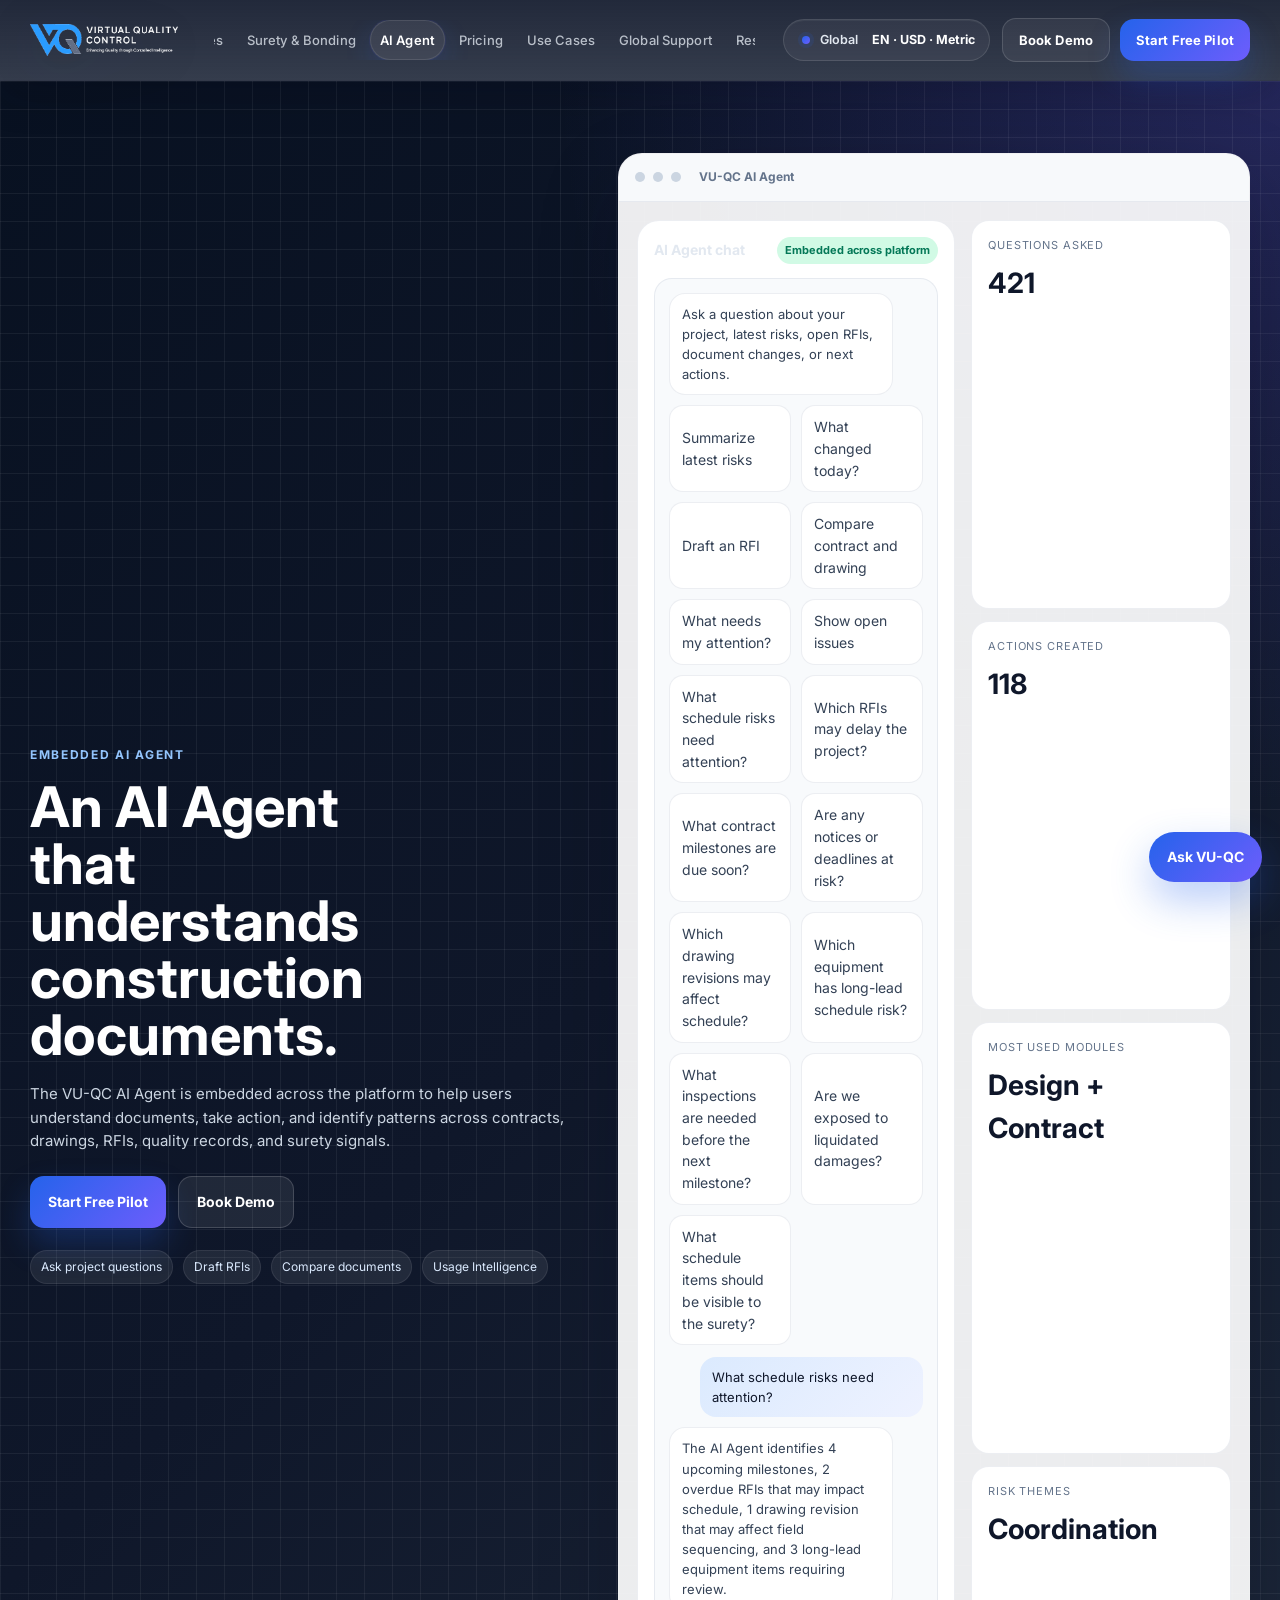
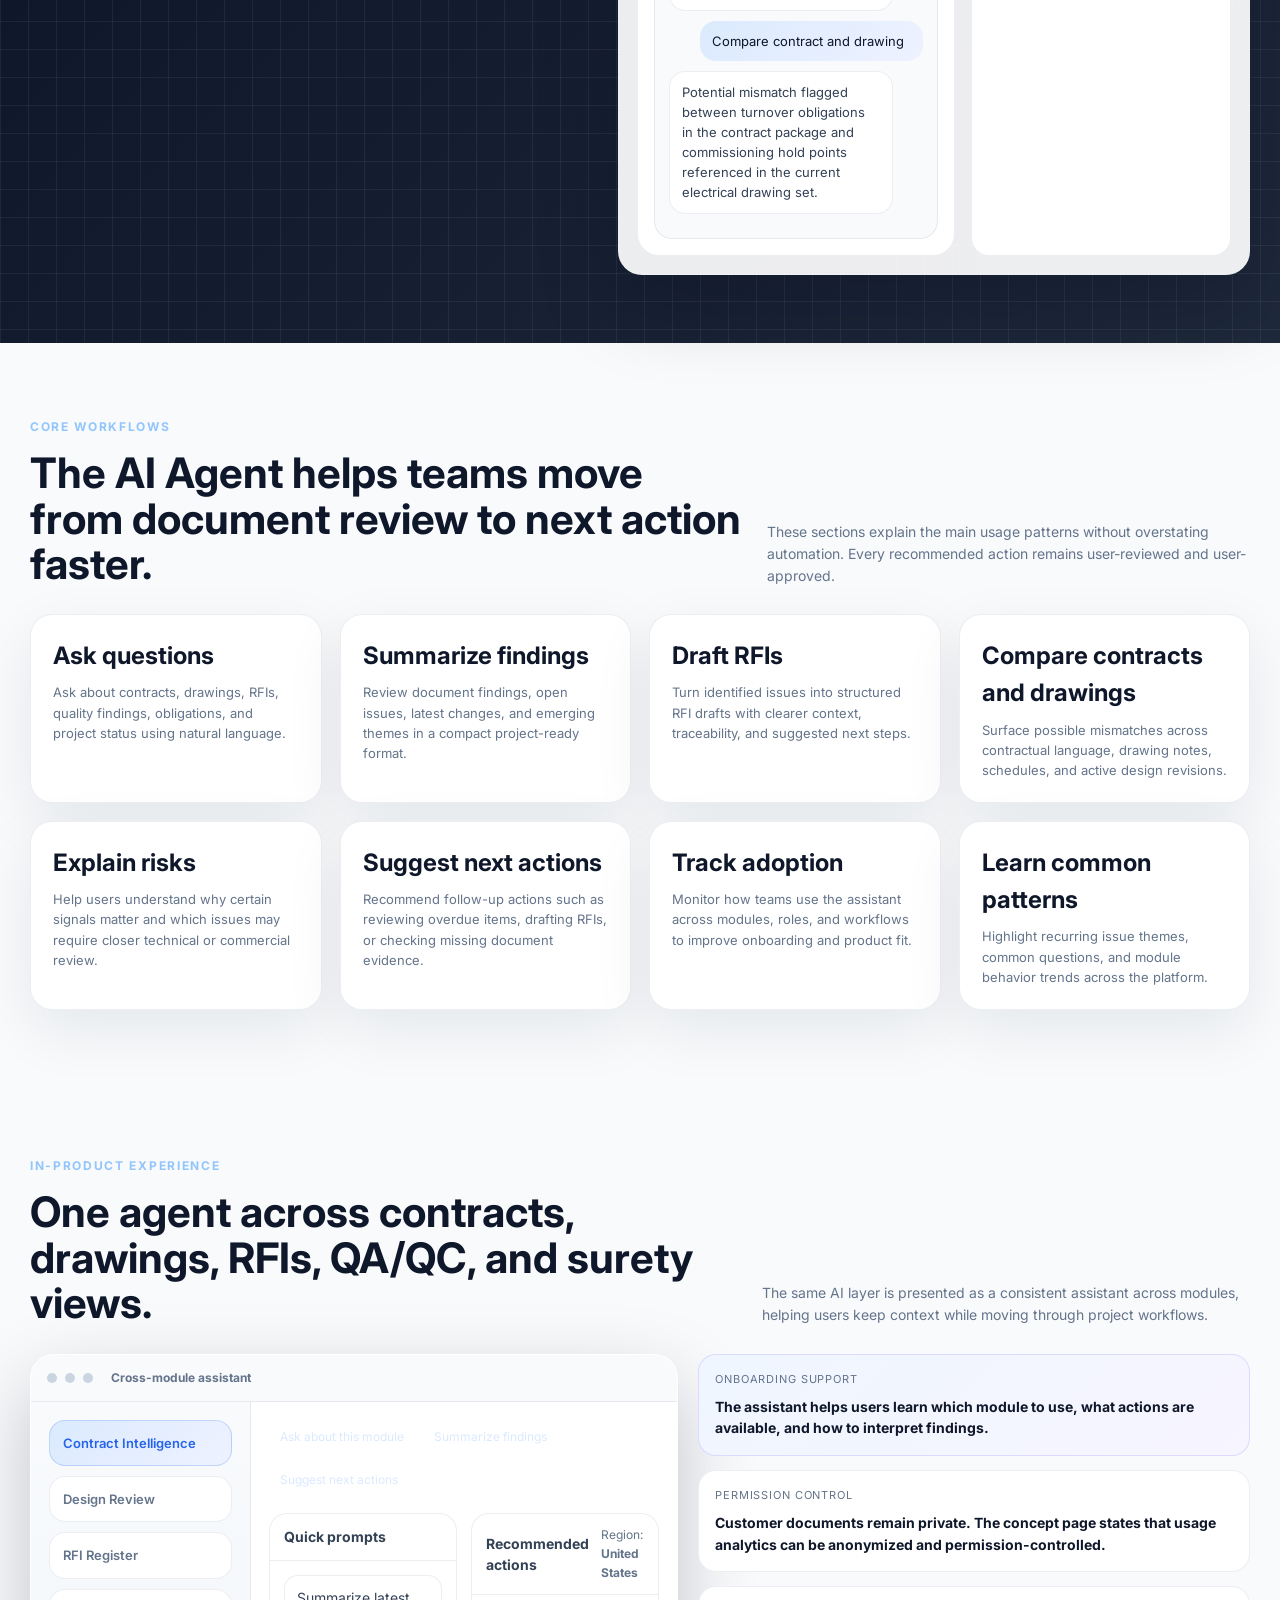
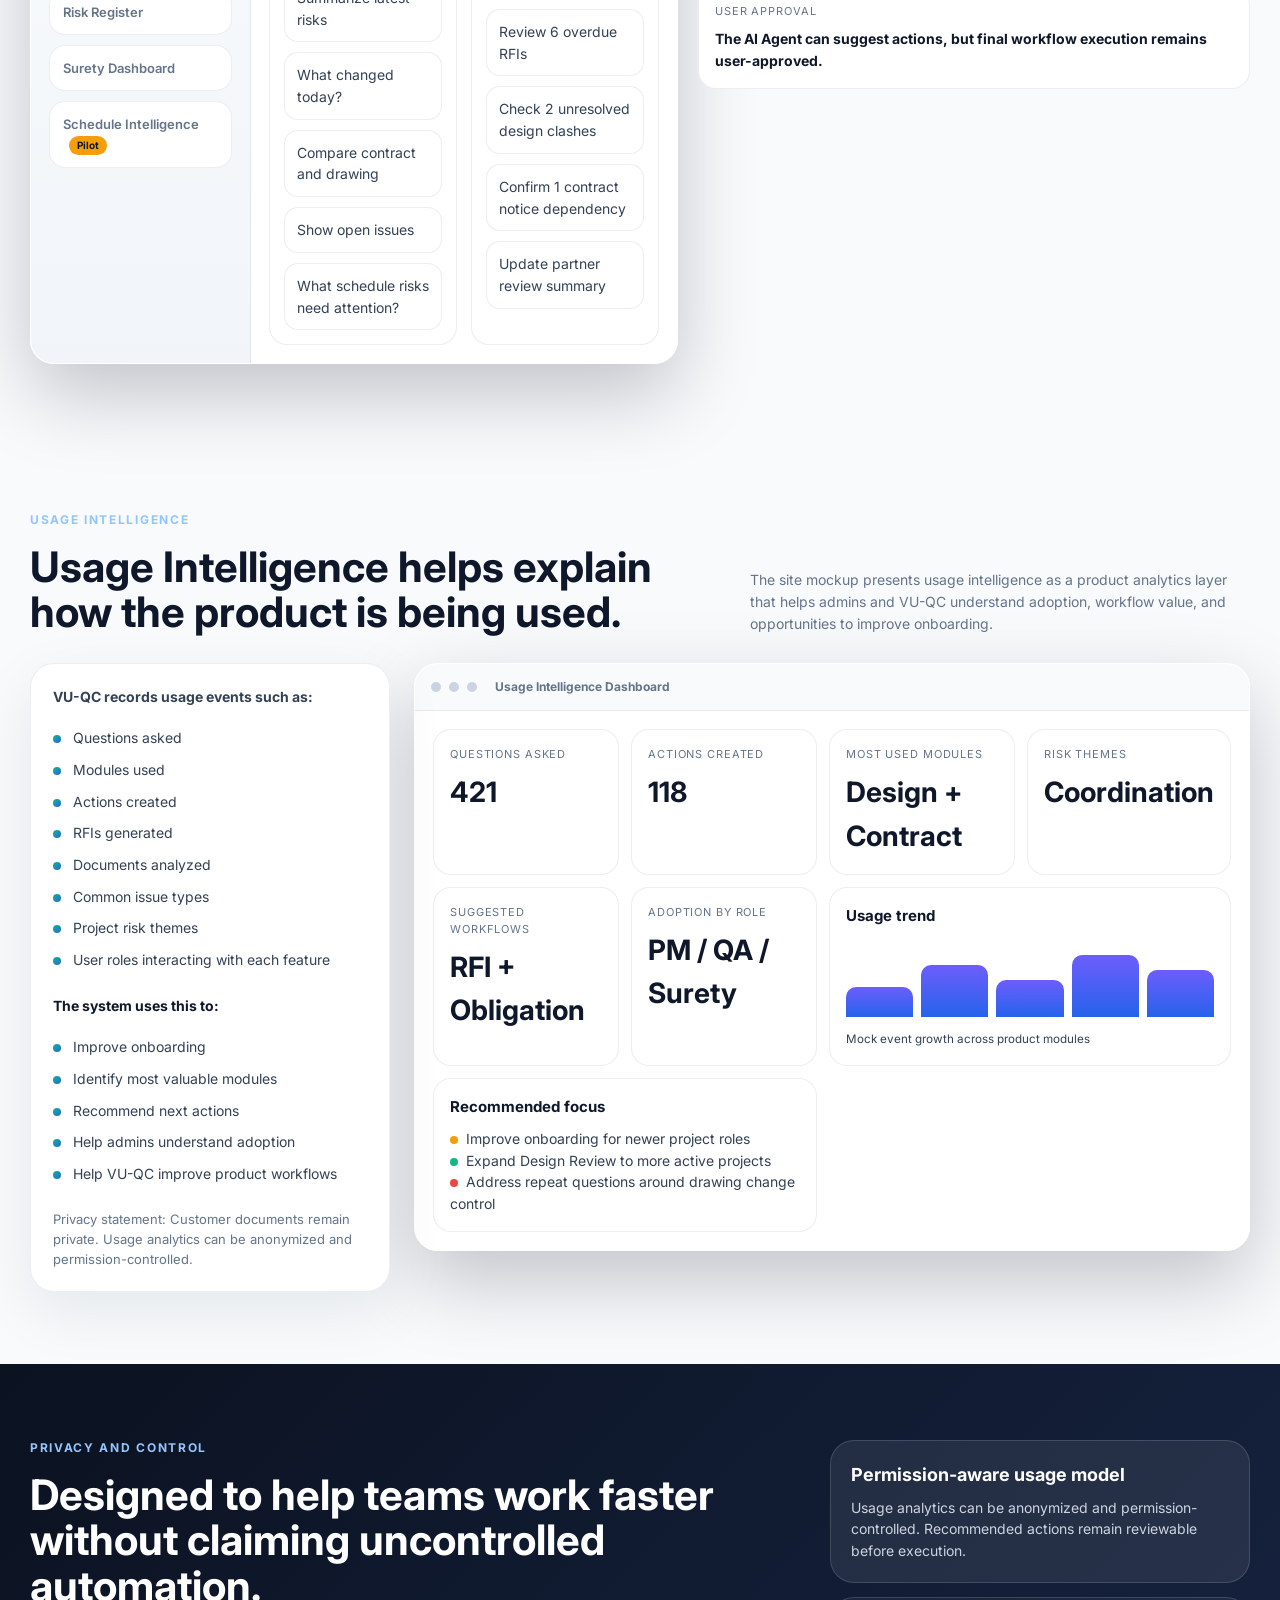
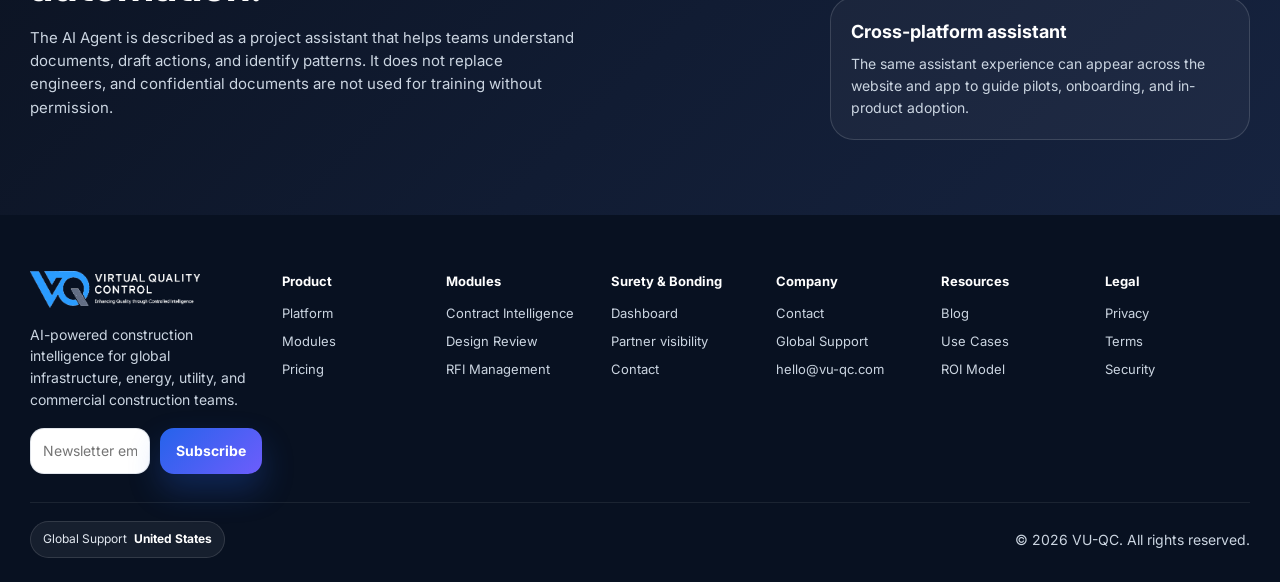
==== commit efdcd787: "Add Schedule Intelligence Suite across entire marketing website HOMEPAGE: - Added Schedule Intellige" ====
--- a/ai-agent.html
+++ b/ai-agent.html
@@ -72,8 +72,8 @@
     <a href="./contact.html">Contact</a>
     <div class="mobile-global-inline">Global: <span id="mobileRegionValue">United States</span> · <span id="mobileLangValue">EN</span> · <span id="mobileCurrencyValue">USD</span></div>
   </div>
-</header><main><section class="hero-section agent-hero"><div class="container agent-hero-grid"><div class="hero-copy agent-copy"><span class="eyebrow">Embedded AI Agent</span><h1>An AI Agent that understands construction documents.</h1><p class="lead">The VU-QC AI Agent is embedded across the platform to help users understand documents, take action, and identify patterns across contracts, drawings, RFIs, quality records, and surety signals.</p><div class="hero-actions"><button class="btn primary lg" data-open-demo="demoModal">Start Free Pilot</button><button class="btn secondary lg" data-open-demo="demoModal">Book Demo</button></div><div class="badge-row"><span class="badge">Ask project questions</span><span class="badge">Draft RFIs</span><span class="badge">Compare documents</span><span class="badge">Usage Intelligence</span></div></div><div class="agent-hero-visual"><div class="browser-frame agent-browser"><div class="browser-top"><span></span><span></span><span></span><div class="browser-title">VU-QC AI Agent</div></div><div class="agent-browser-grid"><div class="agent-chat-shell"><div class="chat-head"><strong>AI Agent chat</strong><span class="status resolved">Embedded across platform</span></div><div class="chat-box tall-chat"><div class="chat-msg ai">Ask a question about your project, latest risks, open RFIs, document changes, or next actions.</div><div class="prompt-grid"><button class="prompt">Summarize latest risks</button><button class="prompt">What changed today?</button><button class="prompt">Draft an RFI</button><button class="prompt">Compare contract and drawing</button><button class="prompt">What needs my attention?</button><button class="prompt">Show open issues</button></div><div class="chat-msg user">Compare contract and drawing</div><div class="chat-msg ai">Potential mismatch flagged between turnover obligations in the contract package and commissioning hold points referenced in the current electrical drawing set.</div></div></div><div class="agent-hero-side"><div class="dash-stat"><label>Questions asked</label><strong>421</strong></div><div class="dash-stat"><label>Actions created</label><strong>118</strong></div><div class="dash-stat"><label>Most used modules</label><strong>Design + Contract</strong></div><div class="dash-stat"><label>Risk themes</label><strong>Coordination</strong></div></div></div></div></div></div></section><section class="section light capability-section"><div class="container section-head split-head align-start"><div><span class="eyebrow">Core workflows</span><h2>The AI Agent helps teams move from document review to next action faster.</h2></div><p>These sections explain the main usage patterns without overstating automation. Every recommended action remains user-reviewed and user-approved.</p></div><div class="container capability-grid"><article class="feature-card"><h3>Ask questions</h3><p>Ask about contracts, drawings, RFIs, quality findings, obligations, and project status using natural language.</p></article><article class="feature-card"><h3>Summarize findings</h3><p>Review document findings, open issues, latest changes, and emerging themes in a compact project-ready format.</p></article><article class="feature-card"><h3>Draft RFIs</h3><p>Turn identified issues into structured RFI drafts with clearer context, traceability, and suggested next steps.</p></article><article class="feature-card"><h3>Compare contracts and drawings</h3><p>Surface possible mismatches across contractual language, drawing notes, schedules, and active design revisions.</p></article><article class="feature-card"><h3>Explain risks</h3><p>Help users understand why certain signals matter and which issues may require closer technical or commercial review.</p></article><article class="feature-card"><h3>Suggest next actions</h3><p>Recommend follow-up actions such as reviewing overdue items, drafting RFIs, or checking missing document evidence.</p></article><article class="feature-card"><h3>Track adoption</h3><p>Monitor how teams use the assistant across modules, roles, and workflows to improve onboarding and product fit.</p></article><article class="feature-card"><h3>Learn common patterns</h3><p>Highlight recurring issue themes, common questions, and module behavior trends across the platform.</p></article></div></section><section class="section agent-workflow-section"><div class="container section-head split-head align-start"><div><span class="eyebrow">In-product experience</span><h2>One agent across contracts, drawings, RFIs, QA/QC, and surety views.</h2></div><p>The same AI layer is presented as a consistent assistant across modules, helping users keep context while moving through project workflows.</p></div><div class="container workflow-grid-agent"><div class="browser-frame module-browser-like"><div class="browser-top"><span></span><span></span><span></span><div class="browser-title">Cross-module assistant</div></div><div class="cross-module-layout"><aside class="cross-module-sidebar"><div class="sidebar-chip active">Contract Intelligence</div><div class="sidebar-chip">Design Review</div><div class="sidebar-chip">RFI Register</div><div class="sidebar-chip">Risk Register</div><div class="sidebar-chip">Surety Dashboard</div></aside><div class="cross-module-main"><div class="cross-toolbar"><span class="chip">Ask about this module</span><span class="chip">Summarize findings</span><span class="chip">Suggest next actions</span></div><div class="cross-module-panels"><div class="table-card"><div class="table-head"><strong>Quick prompts</strong></div><div class="quick-prompt-list"><div>Summarize latest risks</div><div>What changed today?</div><div>Compare contract and drawing</div><div>Show open issues</div></div></div><div class="table-card"><div class="table-head"><strong>Recommended actions</strong><span class="small-label">Region: <b id="agentRegionLabel">United States</b></span></div><div class="quick-prompt-list"><div>Review 6 overdue RFIs</div><div>Check 2 unresolved design clashes</div><div>Confirm 1 contract notice dependency</div><div>Update partner review summary</div></div></div></div></div></div></div><div class="agent-notes-stack"><div class="insight-card accent-card"><label>Onboarding support</label><strong>The assistant helps users learn which module to use, what actions are available, and how to interpret findings.</strong></div><div class="insight-card"><label>Permission control</label><strong>Customer documents remain private. The concept page states that usage analytics can be anonymized and permission-controlled.</strong></div><div class="insight-card"><label>User approval</label><strong>The AI Agent can suggest actions, but final workflow execution remains user-approved.</strong></div></div></div></section><section class="section light usage-section"><div class="container section-head split-head align-start"><div><span class="eyebrow">Usage Intelligence</span><h2>Usage Intelligence helps explain how the product is being used.</h2></div><p>The site mockup presents usage intelligence as a product analytics layer that helps admins and VU-QC understand adoption, workflow value, and opportunities to improve onboarding.</p></div><div class="container usage-layout"><div class="usage-copy-card"><strong>VU-QC records usage events such as:</strong><ul class="benefit-list small dark-text"><li>Questions asked</li><li>Modules used</li><li>Actions created</li><li>RFIs generated</li><li>Documents analyzed</li><li>Common issue types</li><li>Project risk themes</li><li>User roles interacting with each feature</li></ul><strong class="subhead-inline">The system uses this to:</strong><ul class="benefit-list small dark-text"><li>Improve onboarding</li><li>Identify most valuable modules</li><li>Recommend next actions</li><li>Help admins understand adoption</li><li>Help VU-QC improve product workflows</li></ul><p class="privacy-note">Privacy statement: Customer documents remain private. Usage analytics can be anonymized and permission-controlled.</p></div><div class="browser-frame usage-browser"><div class="browser-top"><span></span><span></span><span></span><div class="browser-title">Usage Intelligence Dashboard</div></div><div class="usage-dashboard-grid"><div class="dash-stat"><label>Questions asked</label><strong>421</strong></div><div class="dash-stat"><label>Actions created</label><strong>118</strong></div><div class="dash-stat"><label>Most used modules</label><strong>Design + Contract</strong></div><div class="dash-stat"><label>Risk themes</label><strong>Coordination</strong></div><div class="dash-stat"><label>Suggested workflows</label><strong>RFI + Obligation</strong></div><div class="dash-stat"><label>Adoption by role</label><strong>PM / QA / Surety</strong></div><div class="trend-card wide-card"><h4>Usage trend</h4><div class="bars"><span></span><span></span><span></span><span></span><span></span></div><small>Mock event growth across product modules</small></div><div class="alert-card wide-card"><h4>Recommended focus</h4><p><span class="dot amber"></span>Improve onboarding for newer project roles</p><p><span class="dot green"></span>Expand Design Review to more active projects</p><p><span class="dot red"></span>Address repeat questions around drawing change control</p></div></div></div></div></section><section class="section dark privacy-section"><div class="container privacy-grid"><div><span class="eyebrow">Privacy and control</span><h2>Designed to help teams work faster without claiming uncontrolled automation.</h2><p class="lead compact-lead">The AI Agent is described as a project assistant that helps teams understand documents, draft actions, and identify patterns. It does not replace engineers, and confidential documents are not used for training without permission.</p></div><div class="privacy-card-stack"><div class="partner-card"><strong>Permission-aware usage model</strong><p>Usage analytics can be anonymized and permission-controlled. Recommended actions remain reviewable before execution.</p></div><div class="partner-card secondary-card"><strong>Cross-platform assistant</strong><p>The same assistant experience can appear across the website and app to guide pilots, onboarding, and in-product adoption.</p></div></div></div></section></main><footer class="footer" id="contact"><div class="container footer-grid"><div><img class="footer-logo" src="./assets/vuqc-logo-light.png" alt="VU-QC logo" /><p>AI-powered construction intelligence for global infrastructure, energy, utility, and commercial construction teams.</p><form class="newsletter"><input type="email" placeholder="Newsletter email" aria-label="Newsletter email" /><button type="button" class="btn primary">Subscribe</button></form></div><div><h4>Product</h4><a href="./platform.html">Platform</a><a href="./modules.html">Modules</a><a href="./pricing.html">Pricing</a></div><div><h4>Modules</h4><a href="./modules.html#contractModule">Contract Intelligence</a><a href="./modules.html#designModule">Design Review</a><a href="./modules.html#rfiModule">RFI Management</a></div><div><h4>Surety &amp; Bonding</h4><a href="./surety.html">Dashboard</a><a href="./surety.html">Partner visibility</a><a href="./contact.html">Contact</a></div><div><h4>Company</h4><a href="./contact.html">Contact</a><a href="./global-support.html">Global Support</a><a href="mailto:hello@vu-qc.com">hello@vu-qc.com</a></div><div><h4>Resources</h4><a href="./resources.html">Blog</a><a href="./use-cases.html">Use Cases</a><a href="./pricing.html">ROI Model</a></div><div><h4>Legal</h4><a href="./privacy.html">Privacy</a><a href="./terms.html">Terms</a><a href="./security.html">Security</a></div></div><div class="container footer-bottom"><div class="select-group footer-select"><button class="select-btn" data-toggle="footerRegion">Global Support <span id="footerRegionValue">United States</span></button><div class="select-menu wide" id="footerRegion"><button data-footer-region="United States">United States</button><button data-footer-region="Canada">Canada</button><button data-footer-region="Caribbean">Caribbean</button><button data-footer-region="UK">UK</button><button data-footer-region="EU">EU</button><button data-footer-region="Middle East">Middle East</button><button data-footer-region="Africa">Africa</button></div></div><p>© 2026 VU-QC. All rights reserved.</p></div></footer></div><div class="modal" id="demoModal" aria-hidden="true"><div class="modal-card"><div class="modal-head"><h3>Start Free Pilot / Book Demo</h3><button class="close-btn" data-close-modal>&times;</button></div><form class="demo-form"><div class="form-grid"><label>Name<input type="text" placeholder="Your name" /></label><label>Email<input type="email" placeholder="name@company.com" /></label><label>Company<input type="text" placeholder="Company" /></label><label>Role<input type="text" placeholder="Project executive, QA/QC, engineer, PM" /></label><label>Country / Region<input type="text" placeholder="United States" /></label><label>Project Type<select><option>Solar</option><option>Wind</option><option>Battery Storage</option><option>Substation</option><option>Water / Wastewater</option><option>Commercial</option><option>Industrial</option><option>Infrastructure</option><option>Other</option></select></label><label>Interested workflow<select><option>AI Agent + Contract Intelligence</option><option>AI Agent + Design Review</option><option>AI Agent + Surety Visibility</option><option>Full Platform</option></select></label><label>Active projects<input type="number" value="5" /></label><label class="full">Message<textarea rows="4" placeholder="Tell us how you want the AI Agent to support your workflow."></textarea></label></div><div class="form-actions"><button type="button" class="btn ghost" data-close-modal>Close</button><button type="button" class="btn primary">Request Demo</button></div><small>Prefer email? <a href="mailto:hello@vu-qc.com">hello@vu-qc.com</a></small></form></div></div><div class="assistant-widget" id="assistantWidget"><button class="assistant-trigger" id="assistantTrigger">Ask VU-QC</button><div class="assistant-drawer" id="assistantDrawer" aria-hidden="true"><div class="assistant-head"><strong>VU-QC AI Assistant</strong><button class="close-btn small" id="assistantClose">&times;</button></div><div class="assistant-body"><div class="chat-msg ai">Suggested questions</div><div class="prompt-grid single"><button class="assistant-prompt">Which module should I start with?</button><button class="assistant-prompt">How does the AI Agent help?</button><button class="assistant-prompt">Can it draft RFIs?</button><button class="assistant-prompt">How does usage intelligence work?</button><button class="assistant-prompt">Can VU-QC support global projects?</button></div><div class="chat-log" id="assistantLog"></div></div><div class="usage-tracker">Usage event recorded</div></div></div><script>
-const canned = { 'Which module should I start with?': 'Most teams begin with Contract Intelligence and Design Review, then use the AI Agent to summarize findings and recommend next actions.', 'How does the AI Agent help?': 'It helps users ask project questions, summarize findings, compare documents, draft RFIs, and review patterns across platform modules.', 'Can it draft RFIs?': 'Yes — the concept page shows the assistant helping draft RFIs from identified findings while keeping users in approval control.', 'How does usage intelligence work?': 'The mockup presents usage intelligence as tracked events such as questions asked, modules used, actions created, and common issue themes, with anonymized and permission-controlled analytics.', 'Can VU-QC support global projects?': 'Yes — the page includes visible language, currency, measurement, and region selectors to reinforce global-ready workflows.' };
+</header><main><section class="hero-section agent-hero"><div class="container agent-hero-grid"><div class="hero-copy agent-copy"><span class="eyebrow">Embedded AI Agent</span><h1>An AI Agent that understands construction documents.</h1><p class="lead">The VU-QC AI Agent is embedded across the platform to help users understand documents, take action, and identify patterns across contracts, drawings, RFIs, quality records, and surety signals.</p><div class="hero-actions"><button class="btn primary lg" data-open-demo="demoModal">Start Free Pilot</button><button class="btn secondary lg" data-open-demo="demoModal">Book Demo</button></div><div class="badge-row"><span class="badge">Ask project questions</span><span class="badge">Draft RFIs</span><span class="badge">Compare documents</span><span class="badge">Usage Intelligence</span></div></div><div class="agent-hero-visual"><div class="browser-frame agent-browser"><div class="browser-top"><span></span><span></span><span></span><div class="browser-title">VU-QC AI Agent</div></div><div class="agent-browser-grid"><div class="agent-chat-shell"><div class="chat-head"><strong>AI Agent chat</strong><span class="status resolved">Embedded across platform</span></div><div class="chat-box tall-chat"><div class="chat-msg ai">Ask a question about your project, latest risks, open RFIs, document changes, or next actions.</div><div class="prompt-grid"><button class="prompt">Summarize latest risks</button><button class="prompt">What changed today?</button><button class="prompt">Draft an RFI</button><button class="prompt">Compare contract and drawing</button><button class="prompt">What needs my attention?</button><button class="prompt">Show open issues</button><button class="prompt">What schedule risks need attention?</button><button class="prompt">Which RFIs may delay the project?</button><button class="prompt">What contract milestones are due soon?</button><button class="prompt">Are any notices or deadlines at risk?</button><button class="prompt">Which drawing revisions may affect schedule?</button><button class="prompt">Which equipment has long-lead schedule risk?</button><button class="prompt">What inspections are needed before the next milestone?</button><button class="prompt">Are we exposed to liquidated damages?</button><button class="prompt">What schedule items should be visible to the surety?</button></div><div class="chat-msg user">What schedule risks need attention?</div><div class="chat-msg ai">The AI Agent identifies 4 upcoming milestones, 2 overdue RFIs that may impact schedule, 1 drawing revision that may affect field sequencing, and 3 long-lead equipment items requiring review.</div><div class="chat-msg user">Compare contract and drawing</div><div class="chat-msg ai">Potential mismatch flagged between turnover obligations in the contract package and commissioning hold points referenced in the current electrical drawing set.</div></div></div><div class="agent-hero-side"><div class="dash-stat"><label>Questions asked</label><strong>421</strong></div><div class="dash-stat"><label>Actions created</label><strong>118</strong></div><div class="dash-stat"><label>Most used modules</label><strong>Design + Contract</strong></div><div class="dash-stat"><label>Risk themes</label><strong>Coordination</strong></div></div></div></div></div></div></section><section class="section light capability-section"><div class="container section-head split-head align-start"><div><span class="eyebrow">Core workflows</span><h2>The AI Agent helps teams move from document review to next action faster.</h2></div><p>These sections explain the main usage patterns without overstating automation. Every recommended action remains user-reviewed and user-approved.</p></div><div class="container capability-grid"><article class="feature-card"><h3>Ask questions</h3><p>Ask about contracts, drawings, RFIs, quality findings, obligations, and project status using natural language.</p></article><article class="feature-card"><h3>Summarize findings</h3><p>Review document findings, open issues, latest changes, and emerging themes in a compact project-ready format.</p></article><article class="feature-card"><h3>Draft RFIs</h3><p>Turn identified issues into structured RFI drafts with clearer context, traceability, and suggested next steps.</p></article><article class="feature-card"><h3>Compare contracts and drawings</h3><p>Surface possible mismatches across contractual language, drawing notes, schedules, and active design revisions.</p></article><article class="feature-card"><h3>Explain risks</h3><p>Help users understand why certain signals matter and which issues may require closer technical or commercial review.</p></article><article class="feature-card"><h3>Suggest next actions</h3><p>Recommend follow-up actions such as reviewing overdue items, drafting RFIs, or checking missing document evidence.</p></article><article class="feature-card"><h3>Track adoption</h3><p>Monitor how teams use the assistant across modules, roles, and workflows to improve onboarding and product fit.</p></article><article class="feature-card"><h3>Learn common patterns</h3><p>Highlight recurring issue themes, common questions, and module behavior trends across the platform.</p></article></div></section><section class="section agent-workflow-section"><div class="container section-head split-head align-start"><div><span class="eyebrow">In-product experience</span><h2>One agent across contracts, drawings, RFIs, QA/QC, and surety views.</h2></div><p>The same AI layer is presented as a consistent assistant across modules, helping users keep context while moving through project workflows.</p></div><div class="container workflow-grid-agent"><div class="browser-frame module-browser-like"><div class="browser-top"><span></span><span></span><span></span><div class="browser-title">Cross-module assistant</div></div><div class="cross-module-layout"><aside class="cross-module-sidebar"><div class="sidebar-chip active">Contract Intelligence</div><div class="sidebar-chip">Design Review</div><div class="sidebar-chip">RFI Register</div><div class="sidebar-chip">Risk Register</div><div class="sidebar-chip">Surety Dashboard</div><div class="sidebar-chip">Schedule Intelligence <span class="badge-soon">Pilot</span></div></aside><div class="cross-module-main"><div class="cross-toolbar"><span class="chip">Ask about this module</span><span class="chip">Summarize findings</span><span class="chip">Suggest next actions</span></div><div class="cross-module-panels"><div class="table-card"><div class="table-head"><strong>Quick prompts</strong></div><div class="quick-prompt-list"><div>Summarize latest risks</div><div>What changed today?</div><div>Compare contract and drawing</div><div>Show open issues</div><div>What schedule risks need attention?</div></div></div><div class="table-card"><div class="table-head"><strong>Recommended actions</strong><span class="small-label">Region: <b id="agentRegionLabel">United States</b></span></div><div class="quick-prompt-list"><div>Review 6 overdue RFIs</div><div>Check 2 unresolved design clashes</div><div>Confirm 1 contract notice dependency</div><div>Update partner review summary</div></div></div></div></div></div></div><div class="agent-notes-stack"><div class="insight-card accent-card"><label>Onboarding support</label><strong>The assistant helps users learn which module to use, what actions are available, and how to interpret findings.</strong></div><div class="insight-card"><label>Permission control</label><strong>Customer documents remain private. The concept page states that usage analytics can be anonymized and permission-controlled.</strong></div><div class="insight-card"><label>User approval</label><strong>The AI Agent can suggest actions, but final workflow execution remains user-approved.</strong></div></div></div></section><section class="section light usage-section"><div class="container section-head split-head align-start"><div><span class="eyebrow">Usage Intelligence</span><h2>Usage Intelligence helps explain how the product is being used.</h2></div><p>The site mockup presents usage intelligence as a product analytics layer that helps admins and VU-QC understand adoption, workflow value, and opportunities to improve onboarding.</p></div><div class="container usage-layout"><div class="usage-copy-card"><strong>VU-QC records usage events such as:</strong><ul class="benefit-list small dark-text"><li>Questions asked</li><li>Modules used</li><li>Actions created</li><li>RFIs generated</li><li>Documents analyzed</li><li>Common issue types</li><li>Project risk themes</li><li>User roles interacting with each feature</li></ul><strong class="subhead-inline">The system uses this to:</strong><ul class="benefit-list small dark-text"><li>Improve onboarding</li><li>Identify most valuable modules</li><li>Recommend next actions</li><li>Help admins understand adoption</li><li>Help VU-QC improve product workflows</li></ul><p class="privacy-note">Privacy statement: Customer documents remain private. Usage analytics can be anonymized and permission-controlled.</p></div><div class="browser-frame usage-browser"><div class="browser-top"><span></span><span></span><span></span><div class="browser-title">Usage Intelligence Dashboard</div></div><div class="usage-dashboard-grid"><div class="dash-stat"><label>Questions asked</label><strong>421</strong></div><div class="dash-stat"><label>Actions created</label><strong>118</strong></div><div class="dash-stat"><label>Most used modules</label><strong>Design + Contract</strong></div><div class="dash-stat"><label>Risk themes</label><strong>Coordination</strong></div><div class="dash-stat"><label>Suggested workflows</label><strong>RFI + Obligation</strong></div><div class="dash-stat"><label>Adoption by role</label><strong>PM / QA / Surety</strong></div><div class="trend-card wide-card"><h4>Usage trend</h4><div class="bars"><span></span><span></span><span></span><span></span><span></span></div><small>Mock event growth across product modules</small></div><div class="alert-card wide-card"><h4>Recommended focus</h4><p><span class="dot amber"></span>Improve onboarding for newer project roles</p><p><span class="dot green"></span>Expand Design Review to more active projects</p><p><span class="dot red"></span>Address repeat questions around drawing change control</p></div></div></div></div></section><section class="section dark privacy-section"><div class="container privacy-grid"><div><span class="eyebrow">Privacy and control</span><h2>Designed to help teams work faster without claiming uncontrolled automation.</h2><p class="lead compact-lead">The AI Agent is described as a project assistant that helps teams understand documents, draft actions, and identify patterns. It does not replace engineers, and confidential documents are not used for training without permission.</p></div><div class="privacy-card-stack"><div class="partner-card"><strong>Permission-aware usage model</strong><p>Usage analytics can be anonymized and permission-controlled. Recommended actions remain reviewable before execution.</p></div><div class="partner-card secondary-card"><strong>Cross-platform assistant</strong><p>The same assistant experience can appear across the website and app to guide pilots, onboarding, and in-product adoption.</p></div></div></div></section></main><footer class="footer" id="contact"><div class="container footer-grid"><div><img class="footer-logo" src="./assets/vuqc-logo-light.png" alt="VU-QC logo" /><p>AI-powered construction intelligence for global infrastructure, energy, utility, and commercial construction teams.</p><form class="newsletter"><input type="email" placeholder="Newsletter email" aria-label="Newsletter email" /><button type="button" class="btn primary">Subscribe</button></form></div><div><h4>Product</h4><a href="./platform.html">Platform</a><a href="./modules.html">Modules</a><a href="./pricing.html">Pricing</a></div><div><h4>Modules</h4><a href="./modules.html#contractModule">Contract Intelligence</a><a href="./modules.html#designModule">Design Review</a><a href="./modules.html#rfiModule">RFI Management</a></div><div><h4>Surety &amp; Bonding</h4><a href="./surety.html">Dashboard</a><a href="./surety.html">Partner visibility</a><a href="./contact.html">Contact</a></div><div><h4>Company</h4><a href="./contact.html">Contact</a><a href="./global-support.html">Global Support</a><a href="mailto:hello@vu-qc.com">hello@vu-qc.com</a></div><div><h4>Resources</h4><a href="./resources.html">Blog</a><a href="./use-cases.html">Use Cases</a><a href="./pricing.html">ROI Model</a></div><div><h4>Legal</h4><a href="./privacy.html">Privacy</a><a href="./terms.html">Terms</a><a href="./security.html">Security</a></div></div><div class="container footer-bottom"><div class="select-group footer-select"><button class="select-btn" data-toggle="footerRegion">Global Support <span id="footerRegionValue">United States</span></button><div class="select-menu wide" id="footerRegion"><button data-footer-region="United States">United States</button><button data-footer-region="Canada">Canada</button><button data-footer-region="Caribbean">Caribbean</button><button data-footer-region="UK">UK</button><button data-footer-region="EU">EU</button><button data-footer-region="Middle East">Middle East</button><button data-footer-region="Africa">Africa</button></div></div><p>© 2026 VU-QC. All rights reserved.</p></div></footer></div><div class="modal" id="demoModal" aria-hidden="true"><div class="modal-card"><div class="modal-head"><h3>Start Free Pilot / Book Demo</h3><button class="close-btn" data-close-modal>&times;</button></div><form class="demo-form"><div class="form-grid"><label>Name<input type="text" placeholder="Your name" /></label><label>Email<input type="email" placeholder="name@company.com" /></label><label>Company<input type="text" placeholder="Company" /></label><label>Role<input type="text" placeholder="Project executive, QA/QC, engineer, PM" /></label><label>Country / Region<input type="text" placeholder="United States" /></label><label>Project Type<select><option>Solar</option><option>Wind</option><option>Battery Storage</option><option>Substation</option><option>Water / Wastewater</option><option>Commercial</option><option>Industrial</option><option>Infrastructure</option><option>Other</option></select></label><label>Interested workflow<select><option>AI Agent + Contract Intelligence</option><option>AI Agent + Design Review</option><option>AI Agent + Surety Visibility</option><option>Full Platform</option></select></label><label>Active projects<input type="number" value="5" /></label><label class="full">Message<textarea rows="4" placeholder="Tell us how you want the AI Agent to support your workflow."></textarea></label></div><div class="form-actions"><button type="button" class="btn ghost" data-close-modal>Close</button><button type="button" class="btn primary">Request Demo</button></div><small>Prefer email? <a href="mailto:hello@vu-qc.com">hello@vu-qc.com</a></small></form></div></div><div class="assistant-widget" id="assistantWidget"><button class="assistant-trigger" id="assistantTrigger">Ask VU-QC</button><div class="assistant-drawer" id="assistantDrawer" aria-hidden="true"><div class="assistant-head"><strong>VU-QC AI Assistant</strong><button class="close-btn small" id="assistantClose">&times;</button></div><div class="assistant-body"><div class="chat-msg ai">Suggested questions</div><div class="prompt-grid single"><button class="assistant-prompt">Which module should I start with?</button><button class="assistant-prompt">How does the AI Agent help?</button><button class="assistant-prompt">Can it draft RFIs?</button><button class="assistant-prompt">How does usage intelligence work?</button><button class="assistant-prompt">Can VU-QC support global projects?</button></div><div class="chat-log" id="assistantLog"></div></div><div class="usage-tracker">Usage event recorded</div></div></div><script>
+const canned = { 'Which module should I start with?': 'Most teams begin with Contract Intelligence and Design Review, then use the AI Agent to summarize findings and recommend next actions.', 'How does the AI Agent help?': 'It helps users ask project questions, summarize findings, compare documents, draft RFIs, and review patterns across platform modules.', 'Can it draft RFIs?': 'Yes — the concept page shows the assistant helping draft RFIs from identified findings while keeping users in approval control.', 'How does usage intelligence work?': 'The mockup presents usage intelligence as tracked events such as questions asked, modules used, actions created, and common issue themes, with anonymized and permission-controlled analytics.', 'Can VU-QC support global projects?': 'Yes — the page includes visible language, currency, measurement, and region selectors to reinforce global-ready workflows.', 'What schedule risks need attention?': 'The AI Agent identifies 4 upcoming milestones, 2 overdue RFIs that may impact schedule, 1 drawing revision that may affect field sequencing, and 3 long-lead equipment items requiring review.', 'Which RFIs may delay the project?': 'Two RFIs are overdue beyond 14 days and reference hold points that may affect upcoming milestones. Review recommended.', 'What contract milestones are due soon?': 'Four contract milestones are due within the next 30 days, including substantial completion and commissioning start.', 'Are any notices or deadlines at risk?': 'One notice deadline for delay claim is approaching. Review contract Section 8 for required submission format.', 'Which drawing revisions may affect schedule?': 'Revision C of the electrical one-line diagram changes the breaker sequence, which may affect the commissioning schedule.', 'Which equipment has long-lead schedule risk?': 'Three long-lead items — main power transformer, switchgear, and SCADA panels — have delivery dates within 2 weeks of installation milestones.', 'What inspections are needed before the next milestone?': 'Five inspections are required before the next milestone including structural steel torque, cable pull, and grounding verification.', 'Are we exposed to liquidated damages?': 'Based on current schedule projections, 2 milestones are within the LD exposure window. Review recommended.', 'What schedule items should be visible to the surety?': 'Milestone status, overdue RFIs, long-lead equipment risk, and LD exposure should be surfaced in the surety dashboard for partner review.' };
 
 /* ====== SHARED SITE JS ====== */
 const currentPage = window.location.pathname.split('/').pop() || 'index.html';
--- a/styles.css
+++ b/styles.css
@@ -1,216 +1,44 @@
 :root{--navy:#0f172a;--blue:#2563eb;--violet:#6d5dfc;--emerald:#10b981;--amber:#f59e0b;--slate:#334155;--muted:#64748b;--line:rgba(148,163,184,0.18);--line-strong:rgba(148,163,184,0.28);--bg:#f8fafc;--card:#ffffff;--danger:#ef4444;--shadow:0 20px 60px rgba(15,23,42,0.08);--radius:22px;--radius-sm:14px;--container:1220px}*{box-sizing:border-box}html{scroll-behavior:smooth}body{margin:0;font-family:'Inter',system-ui,sans-serif;background:var(--bg);color:var(--slate);font-size:14px;line-height:1.55}a{color:inherit;text-decoration:none}button,input,select,textarea{font:inherit}button{cursor:pointer}img{max-width:100%;display:block}a:focus-visible,button:focus-visible,input:focus-visible,select:focus-visible,textarea:focus-visible{outline:3px solid rgba(37,99,235,0.35);outline-offset:2px}.container{width:min(calc(100% - 32px),var(--container));margin:0 auto}.narrow{max-width:840px}.center{text-align:center}.site-shell{overflow:hidden}.topbar{position:sticky;top:0;z-index:40;backdrop-filter:blur(16px);background:rgba(15,23,42,0.86);border-bottom:1px solid rgba(255,255,255,0.08)}.topbar-inner{display:grid;grid-template-columns:180px 1fr auto auto;gap:14px;align-items:center;min-height:80px}.brand img{width:170px}.global-controls{display:flex;gap:8px;flex-wrap:wrap;justify-content:center}.select-group{position:relative}.select-btn{border:1px solid rgba(255,255,255,0.12);background:rgba(255,255,255,0.05);color:#e2e8f0;border-radius:999px;padding:8px 12px;font-size:12px}.select-btn span{color:#fff;font-weight:700;margin-left:4px}.select-menu{position:absolute;top:calc(100% + 8px);left:0;min-width:110px;display:none;flex-direction:column;background:#fff;border:1px solid var(--line);border-radius:14px;padding:8px;box-shadow:var(--shadow)}.select-menu.open{display:flex}.select-menu button{border:0;background:transparent;text-align:left;padding:8px 10px;border-radius:10px;color:var(--slate)}.select-menu button:hover{background:#eef2ff}.select-menu.wide{min-width:180px}.main-nav{display:flex;gap:18px;align-items:center}.main-nav a{color:#cbd5e1;font-size:13px}.main-nav a:hover{color:#fff}.main-nav a.active,.mobile-nav a.active,.footer a:hover{color:#fff}.main-nav a.active{font-weight:700;text-shadow:0 0 18px rgba(109,93,252,0.25)}.header-cta{display:flex;gap:10px}.mobile-menu-btn,.mobile-nav{display:none}.btn{border:0;border-radius:14px;padding:11px 16px;font-weight:700;transition:0.2s ease}.btn:hover{transform:translateY(-1px)}.btn.primary{background:linear-gradient(135deg,var(--blue),var(--violet));color:#fff;box-shadow:0 16px 32px rgba(37,99,235,0.26)}.btn.secondary{background:rgba(255,255,255,0.08);color:#fff;border:1px solid rgba(255,255,255,0.16)}.btn.secondary.light{background:rgba(255,255,255,0.14)}.btn.ghost{background:rgba(255,255,255,0.06);color:#fff;border:1px solid rgba(255,255,255,0.14)}.btn.light-border{border-color:rgba(255,255,255,0.22)}.btn.lg{padding:14px 18px}.hero-section{position:relative;padding:72px 0 56px;color:#e2e8f0;background:linear-gradient(rgba(255,255,255,0.06) 1px,transparent 1px),linear-gradient(90deg,rgba(255,255,255,0.06) 1px,transparent 1px),radial-gradient(circle at top right,rgba(109,93,252,0.24),transparent 32%),linear-gradient(135deg,#081121 0%,#0f172a 48%,#1e293b 100%);background-size:28px 28px,28px 28px,auto,auto}.hero-grid{display:grid;grid-template-columns:1.02fr 1fr;gap:28px;align-items:center}.eyebrow{display:inline-flex;color:#93c5fd;font-size:12px;font-weight:700;letter-spacing:0.14em;text-transform:uppercase;margin-bottom:14px}.hero-copy h1,h2,h3,h4{margin:0}.hero-copy h1{font-size:clamp(40px,6vw,56px);line-height:1.02;color:#fff;max-width:11ch}.lead{font-size:15px;color:#cbd5e1;max-width:61ch;margin:18px 0 24px}.hero-actions{display:flex;gap:12px;flex-wrap:wrap}.badge-row{display:flex;gap:10px;flex-wrap:wrap;margin-top:22px}.badge,.chip{display:inline-flex;align-items:center;border-radius:999px;background:rgba(255,255,255,0.08);border:1px solid rgba(255,255,255,0.08);color:#dbeafe;padding:7px 10px;font-size:12px}.chip.accent{background:rgba(37,99,235,0.14);color:var(--blue);border-color:rgba(37,99,235,0.2)}.browser-frame{background:rgba(255,255,255,0.92);border:1px solid rgba(255,255,255,0.12);box-shadow:0 30px 80px rgba(2,6,23,0.22);border-radius:24px;overflow:hidden}.browser-frame.xl{min-height:620px}.browser-top{display:flex;align-items:center;gap:8px;padding:14px 16px;border-bottom:1px solid var(--line);background:rgba(248,250,252,0.95)}.browser-top span{width:10px;height:10px;border-radius:50%;background:#cbd5e1}.browser-title{margin-left:10px;font-size:12px;font-weight:700;color:var(--muted)}.workspace-grid{display:grid;grid-template-columns:240px 1fr;min-height:560px}.mini-sidebar{padding:18px;border-right:1px solid var(--line);background:linear-gradient(180deg,#f8fafc,#f1f5f9)}.score-card{border-radius:18px;padding:16px;background:linear-gradient(135deg,#eff6ff,#eef2ff);border:1px solid rgba(37,99,235,0.12);margin-bottom:14px}.score-card label,.mini-metric label,.dash-stat label,.stat-card label,.roi-results span{display:block;font-size:11px;text-transform:uppercase;letter-spacing:0.08em;color:var(--muted);margin-bottom:8px}.score-card strong,.dash-stat strong,.stat-card strong{font-size:28px;color:var(--navy)}.score-card.small strong{font-size:22px}.success{color:var(--emerald)}.warn{color:var(--amber)}.danger{color:var(--danger)}.metric-list{display:grid;gap:10px}.metric-list div,.roi-results div{display:flex;justify-content:space-between;align-items:center;background:#fff;border:1px solid var(--line);border-radius:14px;padding:11px 12px}.metric-list div span{color:var(--muted);font-size:13px}.metric-list.compact div{padding:9px 11px}.metric-list div strong{font-size:16px;color:var(--navy)}.tab-pills{display:flex;flex-wrap:wrap;gap:8px;margin-top:14px}.tab-pills button{border:1px solid var(--line);background:#fff;color:var(--muted);border-radius:999px;padding:8px 10px;font-size:12px}.tab-pills button.active,.tab-pills.small button.active{background:#dbeafe;border-color:#bfdbfe;color:var(--blue);font-weight:700}.tab-pills.small button{padding:6px 10px}.drawing-panel{padding:18px;display:grid;gap:16px}.panel-toolbar,.toolbar-row{display:flex;gap:8px;flex-wrap:wrap}.mini-btn{border:1px solid var(--line);background:#fff;border-radius:12px;padding:8px 10px;font-size:12px;color:var(--slate)}.mini-btn.primary-fill{background:linear-gradient(135deg,var(--blue),var(--violet));color:#fff;border-color:transparent}.blueprint-canvas{position:relative;min-height:310px;border-radius:20px;overflow:hidden;background:linear-gradient(rgba(37,99,235,0.12) 1px,transparent 1px),linear-gradient(90deg,rgba(37,99,235,0.12) 1px,transparent 1px),linear-gradient(135deg,#eff6ff,#ffffff 70%);background-size:24px 24px,24px 24px,auto;border:1px solid rgba(37,99,235,0.18)}.bp-box{position:absolute;background:rgba(255,255,255,0.92);border:1px solid rgba(37,99,235,0.18);border-radius:14px;padding:10px 12px;font-size:12px;color:var(--navy);box-shadow:0 10px 28px rgba(15,23,42,0.06)}.bp-box.danger{border-color:rgba(239,68,68,0.28);color:var(--danger)}.bp-box.warn{border-color:rgba(245,158,11,0.3);color:#92400e}.bp-box.success{border-color:rgba(16,185,129,0.26);color:#047857}.bp-1{top:32px;left:34px}.bp-2{top:74px;right:120px}.bp-3{bottom:54px;right:32px}.bp-4{left:80px;bottom:56px}.bp-5{left:38%;top:48%}.blueprint-notes{position:absolute;right:18px;top:18px;width:230px;background:rgba(15,23,42,0.92);color:#e2e8f0;border-radius:18px;padding:16px}.blueprint-notes h4{font-size:14px;margin-bottom:10px;color:#fff}.blueprint-notes ul{margin:0;padding-left:18px;display:grid;gap:8px}.table-card{border:1px solid var(--line);border-radius:18px;overflow:hidden;background:#fff}.table-card table{min-width:520px}.table-card.slim{min-height:0}.table-head{display:flex;justify-content:space-between;align-items:center;gap:12px;padding:12px 14px;border-bottom:1px solid var(--line)}.table-head.between{flex-wrap:wrap}.small-label{color:var(--muted);font-size:12px}.button-pair{display:flex;gap:8px;flex-wrap:wrap}table{width:100%;border-collapse:collapse;font-size:13px}thead th{text-align:left;color:var(--muted);font-size:11px;text-transform:uppercase;letter-spacing:0.08em;background:#f8fafc}th,td{padding:11px 12px;border-bottom:1px solid var(--line)}tbody tr:hover{background:#f8fbff}.status{display:inline-flex;align-items:center;padding:5px 8px;border-radius:999px;font-size:11px;font-weight:700}.status.open{background:#dbeafe;color:#1d4ed8}.status.pending{background:#fef3c7;color:#a16207}.status.resolved{background:#d1fae5;color:#047857}.section{padding:72px 0}.section.light{background:var(--bg)}.section.dark{background:linear-gradient(135deg,#0b1220,#111c33 55%,#16233f 100%);color:#e2e8f0}.section-head{margin-bottom:28px}.split-head{display:flex;justify-content:space-between;gap:24px;align-items:end}.split-head p{max-width:500px;color:var(--muted)}h2{font-size:clamp(34px,4vw,42px);line-height:1.08;color:var(--navy)}.section.dark h2,.gradient-band h2{color:#fff}h3{font-size:clamp(20px,2.4vw,24px);color:var(--navy);margin-bottom:10px}p{margin:0}.cards-gap{gap:18px}.grid{display:grid}.grid.four{grid-template-columns:repeat(4,1fr)}.grid.five{grid-template-columns:repeat(5,1fr)}.feature-card,.step-card,.roi-card,.chat-panel,.usage-panel{background:var(--card);border:1px solid var(--line);border-radius:var(--radius);box-shadow:var(--shadow)}.feature-card{padding:22px;transition:transform 0.2s ease,border-color 0.2s ease}.feature-card:hover{transform:translateY(-3px);border-color:rgba(37,99,235,0.24)}.feature-card h3{margin-bottom:8px}.feature-card p{color:var(--muted);font-size:13px}.statement-box{margin-top:22px;border:1px solid rgba(37,99,235,0.14);background:linear-gradient(135deg,#eff6ff,#f8fafc);border-radius:20px;padding:18px 22px}.steps-grid{display:grid;grid-template-columns:repeat(3,1fr);gap:18px}.step-card{padding:24px}.step-no{display:inline-flex;margin-bottom:12px;color:var(--blue);font-weight:800;letter-spacing:0.12em}.product-stack{display:grid;gap:24px}.product-card{display:grid;grid-template-columns:320px 1fr;gap:20px;align-items:center}.product-card.reverse{grid-template-columns:1fr 320px}.product-card.reverse .product-copy{order:2}.product-card.reverse .browser-frame{order:1}.product-copy p{color:var(--muted);margin-bottom:14px}.text-link{color:var(--blue);font-weight:700}.mock-grid.two{display:grid;grid-template-columns:260px 1fr;gap:16px;padding:16px}.workspace-snapshot{padding:16px;display:grid;gap:12px}.snapshot-grid{display:grid;grid-template-columns:1fr 220px;gap:14px}.snapshot-drawing{min-height:210px;border-radius:18px;background:linear-gradient(rgba(37,99,235,0.12) 1px,transparent 1px),linear-gradient(90deg,rgba(37,99,235,0.12) 1px,transparent 1px),linear-gradient(135deg,#eff6ff,#fff);background-size:22px 22px,22px 22px,auto;border:1px solid rgba(37,99,235,0.2)}.snapshot-side{display:grid;gap:10px}.rfi-summary{display:grid;grid-template-columns:repeat(5,1fr);gap:10px;padding:16px}.mini-metric{background:#f8fafc;border:1px solid var(--line);border-radius:16px;padding:12px}.mini-metric strong{font-size:20px;color:var(--navy)}.surety-grid{display:grid;grid-template-columns:1fr 1fr;gap:26px;align-items:center}.benefit-list{list-style:none;padding:0;margin:20px 0 24px;display:grid;gap:10px}.benefit-list li{position:relative;padding-left:20px}.benefit-list li::before{content:'';position:absolute;left:0;top:8px;width:8px;height:8px;border-radius:50%;background:linear-gradient(135deg,var(--emerald),var(--blue))}.dark .benefit-list li{color:#cbd5e1}.dark-frame{background:rgba(255,255,255,0.98)}.dashboard-grid{padding:16px;display:grid;grid-template-columns:repeat(2,1fr);gap:12px}.dash-stat,.trend-card,.alert-card{border:1px solid var(--line);border-radius:18px;background:#fff;padding:16px}.trend-card h4,.alert-card h4{margin:0 0 10px;color:var(--navy);font-size:15px}.bars{display:flex;align-items:end;gap:8px;height:80px;margin-bottom:10px}.bars span{flex:1;border-radius:10px 10px 0 0;background:linear-gradient(180deg,var(--violet),var(--blue))}.bars span:nth-child(1){height:38%}.bars span:nth-child(2){height:65%}.bars span:nth-child(3){height:46%}.bars span:nth-child(4){height:78%}.bars span:nth-child(5){height:59%}.dot{display:inline-block;width:8px;height:8px;border-radius:50%;margin-right:8px}.dot.red{background:var(--danger)}.dot.amber{background:var(--amber)}.dot.green{background:var(--emerald)}.compact-cards .feature-card{padding:18px}.agent-grid{display:grid;grid-template-columns:1fr 1fr;gap:20px}.chat-panel,.usage-panel{padding:18px}.chat-head{display:flex;justify-content:space-between;align-items:center;margin-bottom:14px}.chat-box{border:1px solid var(--line);border-radius:18px;background:#f8fafc;padding:14px}.chat-msg{border-radius:16px;padding:10px 12px;max-width:88%;margin-bottom:10px;font-size:13px}.chat-msg.ai{background:#fff;border:1px solid var(--line);color:var(--slate)}.chat-msg.user{margin-left:auto;background:linear-gradient(135deg,#dbeafe,#eef2ff);color:var(--navy)}.prompt-grid{display:grid;grid-template-columns:repeat(2,minmax(0,1fr));gap:10px;margin-bottom:12px}.prompt-grid.single{grid-template-columns:1fr}.prompt,.assistant-prompt{border:1px solid var(--line);background:#fff;border-radius:14px;text-align:left;padding:10px 12px;color:var(--slate);transition:0.2s ease}.prompt:hover,.assistant-prompt:hover{border-color:rgba(37,99,235,0.25);background:#eff6ff}.usage-cards{display:grid;grid-template-columns:repeat(2,1fr);gap:12px;margin-bottom:16px}.usage-cards .wide{grid-column:1 / -1}.small.dark-text li{color:var(--slate)}.gradient-band{background:linear-gradient(135deg,#10244b,#1e3a8a 48%,#4338ca 100%);color:#fff}.light-text{color:#bfdbfe}.roi-grid{display:grid;grid-template-columns:1fr 380px;gap:24px;align-items:center}.stats-row{display:grid;grid-template-columns:repeat(3,1fr);gap:14px;margin:24px 0}.stat-card{border-radius:20px;background:rgba(255,255,255,0.12);border:1px solid rgba(255,255,255,0.14);padding:16px}.stat-card strong{color:#fff;font-size:24px}.stat-card small{color:#dbeafe}.roi-card{padding:22px;background:rgba(255,255,255,0.96)}.roi-card h3{margin-bottom:14px}.roi-card label{display:grid;gap:8px;margin-bottom:12px;color:var(--slate)}.roi-card input[type="range"]{width:100%;accent-color:var(--blue)}.roi-results{display:grid;gap:10px;margin:18px 0 12px}.roi-results strong{color:var(--navy);font-size:18px}.footer{background:#081121;color:#cbd5e1;padding:56px 0 24px}.footer-grid{display:grid;grid-template-columns:1.6fr repeat(6,1fr);gap:20px}.footer-logo{width:170px;margin-bottom:16px}.footer h4{margin:0 0 12px;color:#fff;font-size:13px}.footer a{display:block;margin-bottom:8px;color:#cbd5e1;font-size:13px}.newsletter{display:flex;gap:10px;margin-top:18px}.newsletter input,.demo-form input,.demo-form select,.demo-form textarea{width:100%;border:1px solid var(--line-strong);background:#fff;border-radius:14px;padding:11px 12px;color:var(--slate)}.footer-bottom{margin-top:28px;padding-top:18px;border-top:1px solid rgba(255,255,255,0.08);display:flex;justify-content:space-between;gap:20px;align-items:center}.footer-select .select-btn{background:rgba(255,255,255,0.06)}.modal{position:fixed;inset:0;background:rgba(2,6,23,0.6);display:none;align-items:center;justify-content:center;padding:20px;z-index:80}.modal.open{display:flex}.modal-card{width:min(760px,100%);background:#fff;border-radius:24px;box-shadow:var(--shadow);padding:20px}.modal-card.wide{width:min(920px,100%)}.modal-head{display:flex;justify-content:space-between;align-items:center;margin-bottom:16px}.close-btn{width:38px;height:38px;border-radius:12px;border:1px solid var(--line);background:#fff;color:var(--slate)}.close-btn.small{width:30px;height:30px}.modal-blueprint{min-height:420px}.demo-form .form-grid{display:grid;grid-template-columns:1fr 1fr;gap:14px}.demo-form label{display:grid;gap:8px;color:var(--slate)}.demo-form .full{grid-column:1 / -1}.form-actions{display:flex;justify-content:end;gap:10px;margin:18px 0 10px}.assistant-widget{position:fixed;right:18px;bottom:18px;z-index:90}.assistant-trigger{border:0;color:#fff;border-radius:999px;padding:14px 18px;font-weight:700;background:linear-gradient(135deg,var(--blue),var(--violet));box-shadow:0 18px 40px rgba(37,99,235,0.32)}.assistant-drawer{width:min(360px,calc(100vw - 28px));max-height:calc(100vh - 110px);margin-top:12px;background:#fff;border:1px solid var(--line);border-radius:24px;box-shadow:var(--shadow);display:none;overflow:hidden}.assistant-drawer.open{display:block}.assistant-head{display:flex;justify-content:space-between;align-items:center;padding:14px 16px;border-bottom:1px solid var(--line)}.assistant-body{padding:14px}.chat-log{max-height:180px;overflow:auto}.usage-tracker{padding:10px 14px;color:var(--emerald);border-top:1px solid var(--line);font-size:12px;background:#f8fafc}@media (max-width:1200px){.topbar-inner{grid-template-columns:180px 1fr auto}.main-nav{display:none}.mobile-menu-btn{display:inline-flex;justify-content:center;border:1px solid rgba(255,255,255,0.12);background:rgba(255,255,255,0.06);color:#fff;border-radius:12px;padding:10px 12px}.mobile-nav{display:none;padding:0 16px 16px;grid-template-columns:repeat(2,1fr);gap:10px;background:rgba(15,23,42,0.96)}.mobile-nav.open{display:grid}.mobile-nav a{background:rgba(255,255,255,0.06);color:#e2e8f0;padding:10px 12px;border-radius:12px}.hero-grid,.surety-grid,.roi-grid,.agent-grid,.product-card,.product-card.reverse,.split-head,.footer-grid{grid-template-columns:1fr}.product-card.reverse .product-copy,.product-card.reverse .browser-frame{order:initial}.grid.four,.grid.five,.steps-grid,.stats-row{grid-template-columns:repeat(2,1fr)}}@media (max-width:840px){.topbar-inner{grid-template-columns:1fr auto}.global-controls,.header-cta{display:none}.hero-section{padding-top:40px}.hero-copy h1{font-size:clamp(38px,10vw,42px)}h2{font-size:34px}.workspace-grid,.mock-grid.two,.snapshot-grid,.rfi-summary,.usage-cards,.dashboard-grid,.demo-form .form-grid{grid-template-columns:1fr}.grid.four,.grid.five,.steps-grid,.stats-row{grid-template-columns:1fr}.browser-frame.xl{min-height:0}.mini-sidebar{border-right:0;border-bottom:1px solid var(--line)}.table-card{overflow-x:auto;-webkit-overflow-scrolling:touch}.assistant-widget{right:12px;left:12px}.assistant-trigger{width:100%}.assistant-drawer{width:100%}.footer-bottom,.newsletter,.hero-actions{flex-direction:column;align-items:stretch}}@media (prefers-reduced-motion:reduce){*{scroll-behavior:auto;transition:none !important}}.brand.active-home{position:relative;filter:drop-shadow(0 10px 24px rgba(109,93,252,.22))}.brand.active-home::after{content:"";position:absolute;left:0;right:0;bottom:-10px;height:3px;border-radius:999px;background:linear-gradient(90deg,var(--blue),var(--violet))}.main-nav a,.mobile-nav a{position:relative}.main-nav a.active,.main-nav a[aria-current="page"],.mobile-nav a.active,.mobile-nav a[aria-current="page"]{font-weight:700}.main-nav a.active::after,.main-nav a[aria-current="page"]::after{content:"";position:absolute;left:0;right:0;bottom:-12px;height:3px;border-radius:999px;background:linear-gradient(90deg,var(--blue),var(--violet));box-shadow:0 8px 18px rgba(37,99,235,.24)}.mobile-nav a.active,.mobile-nav a[aria-current="page"]{border-color:rgba(109,93,252,.35);background:linear-gradient(180deg,rgba(37,99,235,.12),rgba(109,93,252,.12));color:#fff}body{text-rendering:optimizeLegibility;-webkit-font-smoothing:antialiased;-moz-osx-font-smoothing:grayscale}img{height:auto}
 
 /* ==========================================================================
-   PREMIUM SEXY & SLEEK HEADER REDESIGN OVERRIDES
-   ========================================================================== */
-
-/* 1. Header Container CSS Grid Layout (Two-Row Structure on Desktop) */
-.topbar-inner {
-  display: grid !important;
-  grid-template-columns: 180px 1fr auto !important;
-  grid-template-rows: 24px auto !important;
-  column-gap: 28px !important;
-  row-gap: 12px !important;
-  align-items: center !important;
-  min-height: unset !important;
-  padding-top: 14px !important;
-  padding-bottom: 14px !important;
-}
-
-/* 2. Logo Alignment (Centered vertically across both rows) */
-.brand {
-  grid-column: 1 !important;
-  grid-row: 1 / span 2 !important;
-  align-self: center !important;
-  display: flex !important;
-  align-items: center !important;
-  transition: opacity 0.2s ease !important;
-}
-.brand:hover {
-  opacity: 0.9 !important;
-}
-.brand img {
-  max-height: 38px !important;
-  width: auto !important;
-  display: block !important;
-}
-
-/* 3. Global controls (Language, Currency, etc.) positioned on Row 1 (top-right) */
-.global-controls {
-  grid-column: 2 / span 2 !important;
-  grid-row: 1 !important;
-  justify-self: end !important;
-  display: flex !important;
-  gap: 12px !important;
-  margin: 0 !important;
-}
-
-/* 4. Main Menu Links positioned on Row 2 (center-bottom) */
-.main-nav {
-  grid-column: 2 !important;
-  grid-row: 2 !important;
-  justify-self: center !important;
-  display: flex !important;
-  gap: 24px !important;
-}
-.main-nav a {
-  font-size: 13px !important;
-  font-weight: 500 !important;
-  color: #94a3b8 !important;
-  letter-spacing: 0.01em !important;
-  padding: 6px 0 !important;
-  transition: color 0.2s ease, transform 0.2s ease, text-shadow 0.2s ease !important;
-}
-.main-nav a:hover {
-  color: #f8fafc !important;
-  transform: translateY(-0.5px) !important;
-}
-.main-nav a.active {
-  color: #fff !important;
-  font-weight: 600 !important;
-  text-shadow: 0 0 12px rgba(109, 93, 252, 0.4) !important;
-}
-.main-nav a.active::after {
-  bottom: -15px !important;
-  height: 2px !important;
-  background: linear-gradient(90deg, #3b82f6, #8b5cf6) !important;
-  box-shadow: 0 4px 12px rgba(59, 130, 246, 0.4) !important;
-}
-
-/* 5. CTA Buttons positioned on Row 2 (right-bottom) */
-.header-cta {
-  grid-column: 3 !important;
-  grid-row: 2 !important;
-  justify-self: end !important;
-  display: flex !important;
-  gap: 12px !important;
-}
-
-/* 6. Sexy, Sleek, Glassmorphic Global Control Buttons & Dropdowns */
-.global-controls .select-btn {
-  border: 1px solid rgba(255, 255, 255, 0.06) !important;
-  background: rgba(255, 255, 255, 0.03) !important;
-  color: #94a3b8 !important;
-  border-radius: 999px !important;
-  padding: 4px 10px !important;
-  font-size: 11px !important;
-  font-weight: 500 !important;
-  transition: all 0.2s ease !important;
-  display: inline-flex !important;
-  align-items: center !important;
-  cursor: pointer !important;
-}
-.global-controls .select-btn:hover {
-  border-color: rgba(255, 255, 255, 0.16) !important;
-  background: rgba(255, 255, 255, 0.08) !important;
-  color: #fff !important;
-}
-.global-controls .select-btn span {
-  color: #818cf8 !important; /* Beautiful Indigo active value accent */
-  font-weight: 700 !important;
-  margin-left: 4px !important;
-}
-
-.global-controls .select-menu {
-  right: 0 !important;
-  left: auto !important;
-  top: calc(100% + 6px) !important;
-  background: rgba(15, 23, 42, 0.95) !important;
-  border: 1px solid rgba(255, 255, 255, 0.08) !important;
-  border-radius: 12px !important;
-  box-shadow: 0 12px 30px rgba(0, 0, 0, 0.5) !important;
-  backdrop-filter: blur(12px) !important;
-  padding: 6px !important;
-  z-index: 50 !important;
-}
-.global-controls .select-menu button {
-  color: #94a3b8 !important;
-  font-size: 12px !important;
-  font-weight: 500 !important;
-  padding: 6px 10px !important;
-  border-radius: 8px !important;
-  transition: all 0.2s ease !important;
-}
-.global-controls .select-menu button:hover {
-  color: #fff !important;
-  background: rgba(255, 255, 255, 0.08) !important;
-}
-
-/* 7. Responsive Adaptations */
-@media (max-width: 1200px) {
-  .topbar-inner {
-    grid-template-columns: 160px 1fr auto auto !important;
-    grid-template-rows: auto !important;
-    row-gap: 0 !important;
-    padding-top: 14px !important;
-    padding-bottom: 14px !important;
-    min-height: 72px !important;
-  }
-  .brand {
-    grid-column: 1 !important;
-    grid-row: 1 !important;
-  }
-  .global-controls {
-    grid-column: 2 !important;
-    grid-row: 1 !important;
-    justify-self: center !important;
-    gap: 8px !important;
-  }
-  .header-cta {
-    grid-column: 3 !important;
-    grid-row: 1 !important;
-    justify-self: end !important;
-  }
-  .mobile-menu-btn {
-    grid-column: 4 !important;
-    grid-row: 1 !important;
-    align-self: center !important;
-  }
-}
-
-@media (max-width: 840px) {
-  .topbar-inner {
-    grid-template-columns: 1fr auto !important;
-    grid-template-rows: auto !important;
-    padding-top: 12px !important;
-    padding-bottom: 12px !important;
-    min-height: 64px !important;
-  }
-  .brand {
-    grid-column: 1 !important;
-    grid-row: 1 !important;
-  }
-  .mobile-menu-btn {
-    grid-column: 2 !important;
-    grid-row: 1 !important;
-  }
-}
-
-
-/* 8. Premium Sexy & Sleek Hero Headings text gradient */
-.hero-copy h1,
-.pricing-hero h1,
-.platform-copy h1,
-.modules-copy h1,
-.surety-copy h1,
-.agent-copy h1,
-.support-copy h1,
-.resources-copy h1,
-.use-cases-copy h1,
-.contact-copy h1 {
-  background: linear-gradient(135deg, #ffffff 40%, #a5b4fc 100%) !important;
-  -webkit-background-clip: text !important;
-  -webkit-text-fill-color: transparent !important;
-  display: inline-block !important;
-  letter-spacing: -0.02em !important;
-  text-shadow: none !important;
-}
-
-
-/* =============================
    VU-QC Header Variation 1
    Executive Glass
 ============================= */
+
+/* --- Neutralize old base CSS rules that conflict with V1 --- */
+.topbar-v1 .topbar-inner {
+  grid-template-columns: 156px 1fr auto;
+  gap: 28px;
+}
+.topbar-v1 .brand img { width: 148px; }
+.topbar-v1 .main-nav { display: flex; gap: 4px; }
+.topbar-v1 .main-nav a { color: rgba(226,232,240,0.78); font-size: 13px; }
+.topbar-v1 .main-nav a:hover { color: #fff; }
+.topbar-v1 .main-nav a.active,
+.topbar-v1 .main-nav a[aria-current="page"] { color: #fff; font-weight: 600; text-shadow: none; }
+.topbar-v1 .main-nav a.active::after,
+.topbar-v1 .main-nav a[aria-current="page"]::after { display: none; }
+.topbar-v1 .header-cta { display: flex; }
+.topbar-v1 .mobile-menu-btn { display: none; }
+.topbar-v1 .mobile-nav { display: none; }
+@media (max-width: 1200px) {
+  .topbar-v1 .topbar-inner { grid-template-columns: 148px 1fr auto; }
+  .topbar-v1 .main-nav { display: flex; }
+  .topbar-v1 .mobile-menu-btn { display: none; }
+}
+@media (max-width: 1080px) {
+  .topbar-v1 .main-nav { display: none; }
+  .topbar-v1 .mobile-menu-btn { display: inline-flex; }
+  .topbar-v1 .mobile-nav { display: none; }
+  .topbar-v1 .mobile-nav.open { display: grid; }
+}
+@media (max-width: 840px) {
+  .topbar-v1 .topbar-inner { grid-template-columns: 1fr auto; }
+  .topbar-v1 .header-cta { display: none; }
+  .topbar-v1 .mobile-menu-btn { display: inline-flex; }
+}
+/* --- End neutralization --- */
+
 .topbar-v1 {
   position: sticky;
   top: 0;
@@ -246,9 +74,15 @@
   display: flex;
   align-items: center;
   justify-content: center;
-  gap: 6px;
+  gap: 4px;
   flex-wrap: nowrap;
-}
+  overflow-x: auto;
+  overflow-y: hidden;
+  min-width: 0;
+  scrollbar-width: none;
+  -ms-overflow-style: none;
+}
+.main-nav-v1::-webkit-scrollbar { display: none; }
 
 .main-nav-v1 a {
   position: relative;
@@ -256,14 +90,15 @@
   align-items: center;
   justify-content: center;
   min-height: 40px;
-  padding: 10px 12px;
+  padding: 8px 10px;
   border-radius: 999px;
   color: rgba(226,232,240,0.78);
-  font-size: 13.5px;
+  font-size: 13px;
   font-weight: 500;
   letter-spacing: 0.01em;
   transition: color 0.2s ease, background 0.2s ease, box-shadow 0.2s ease, transform 0.2s ease;
   white-space: nowrap;
+  flex-shrink: 0;
 }
 
 .main-nav-v1 a:hover {
@@ -287,6 +122,8 @@
   align-items: center;
   gap: 12px;
   justify-self: end;
+  flex-shrink: 0;
+  white-space: nowrap;
 }
 
 .select-btn-global {
@@ -302,6 +139,8 @@
   font-size: 12.5px;
   font-weight: 600;
   box-shadow: inset 0 1px 0 rgba(255,255,255,0.05);
+  white-space: nowrap;
+  cursor: pointer;
 }
 
 .select-btn-global:hover {
@@ -392,6 +231,7 @@
   border-radius: 14px;
   font-size: 13px;
   letter-spacing: 0.01em;
+  white-space: nowrap;
 }
 
 .btn-header-ghost {
@@ -517,3 +357,9 @@
   }
 }
 
+/* ==========================================================================
+   Schedule Intelligence utilities
+   ========================================================================== */
+.badge-soon{background:#f59e0b;color:#0f172a;font-size:10px;font-weight:700;padding:2px 8px;border-radius:99px;margin-left:6px;display:inline-block}
+.schedule-accent{border-left:3px solid #f59e0b}
+
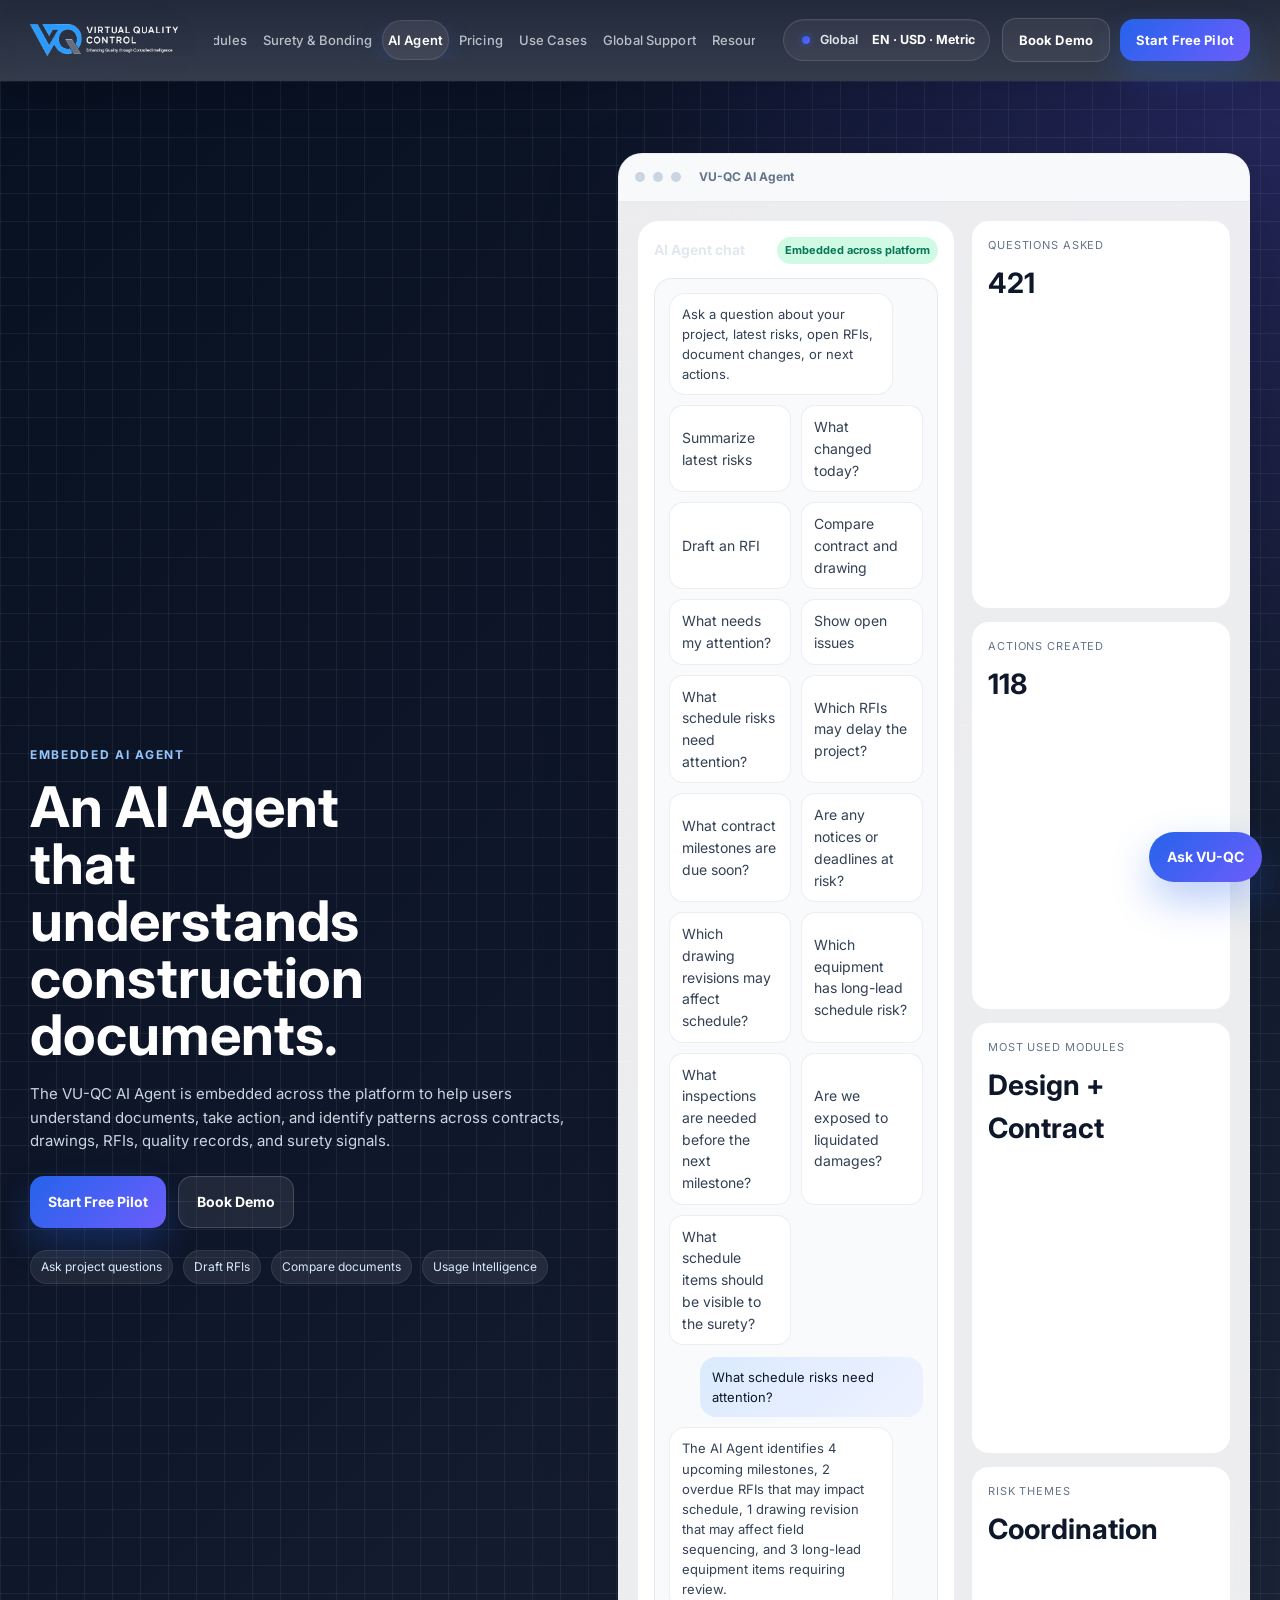
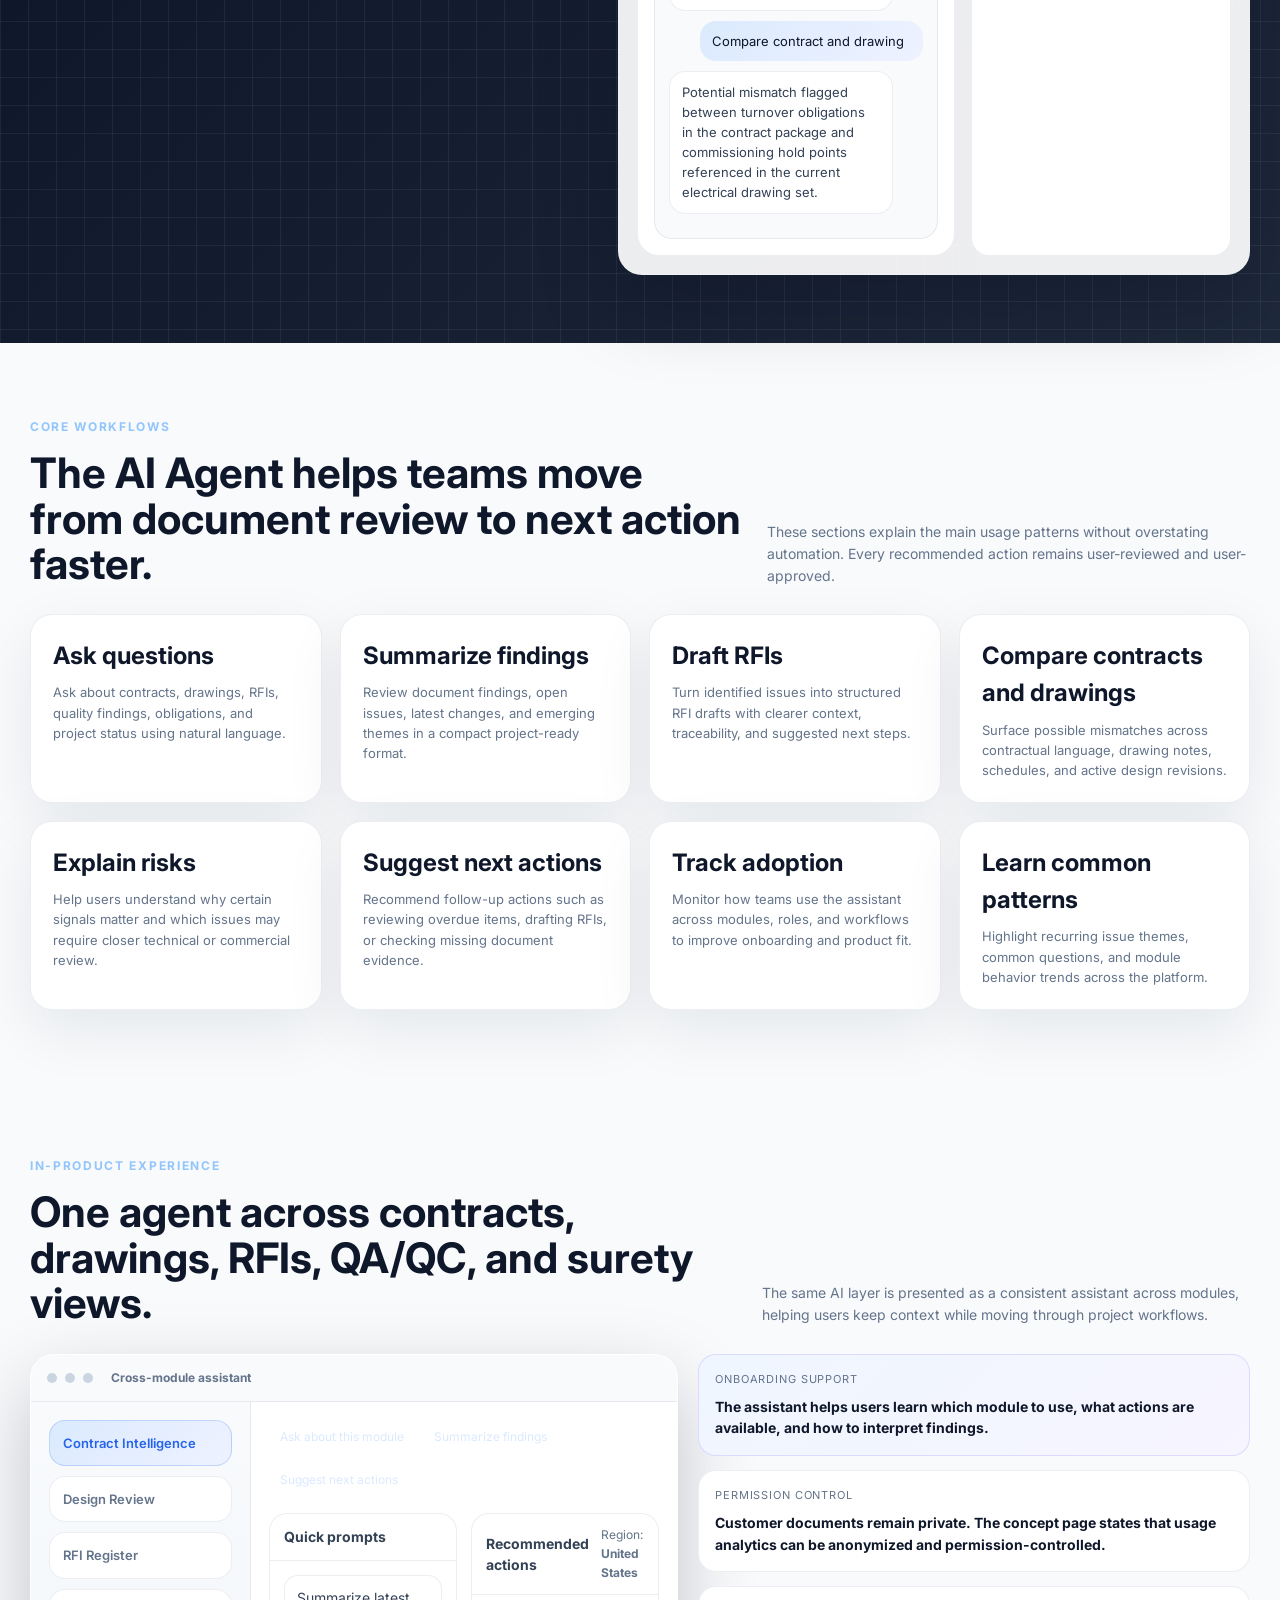
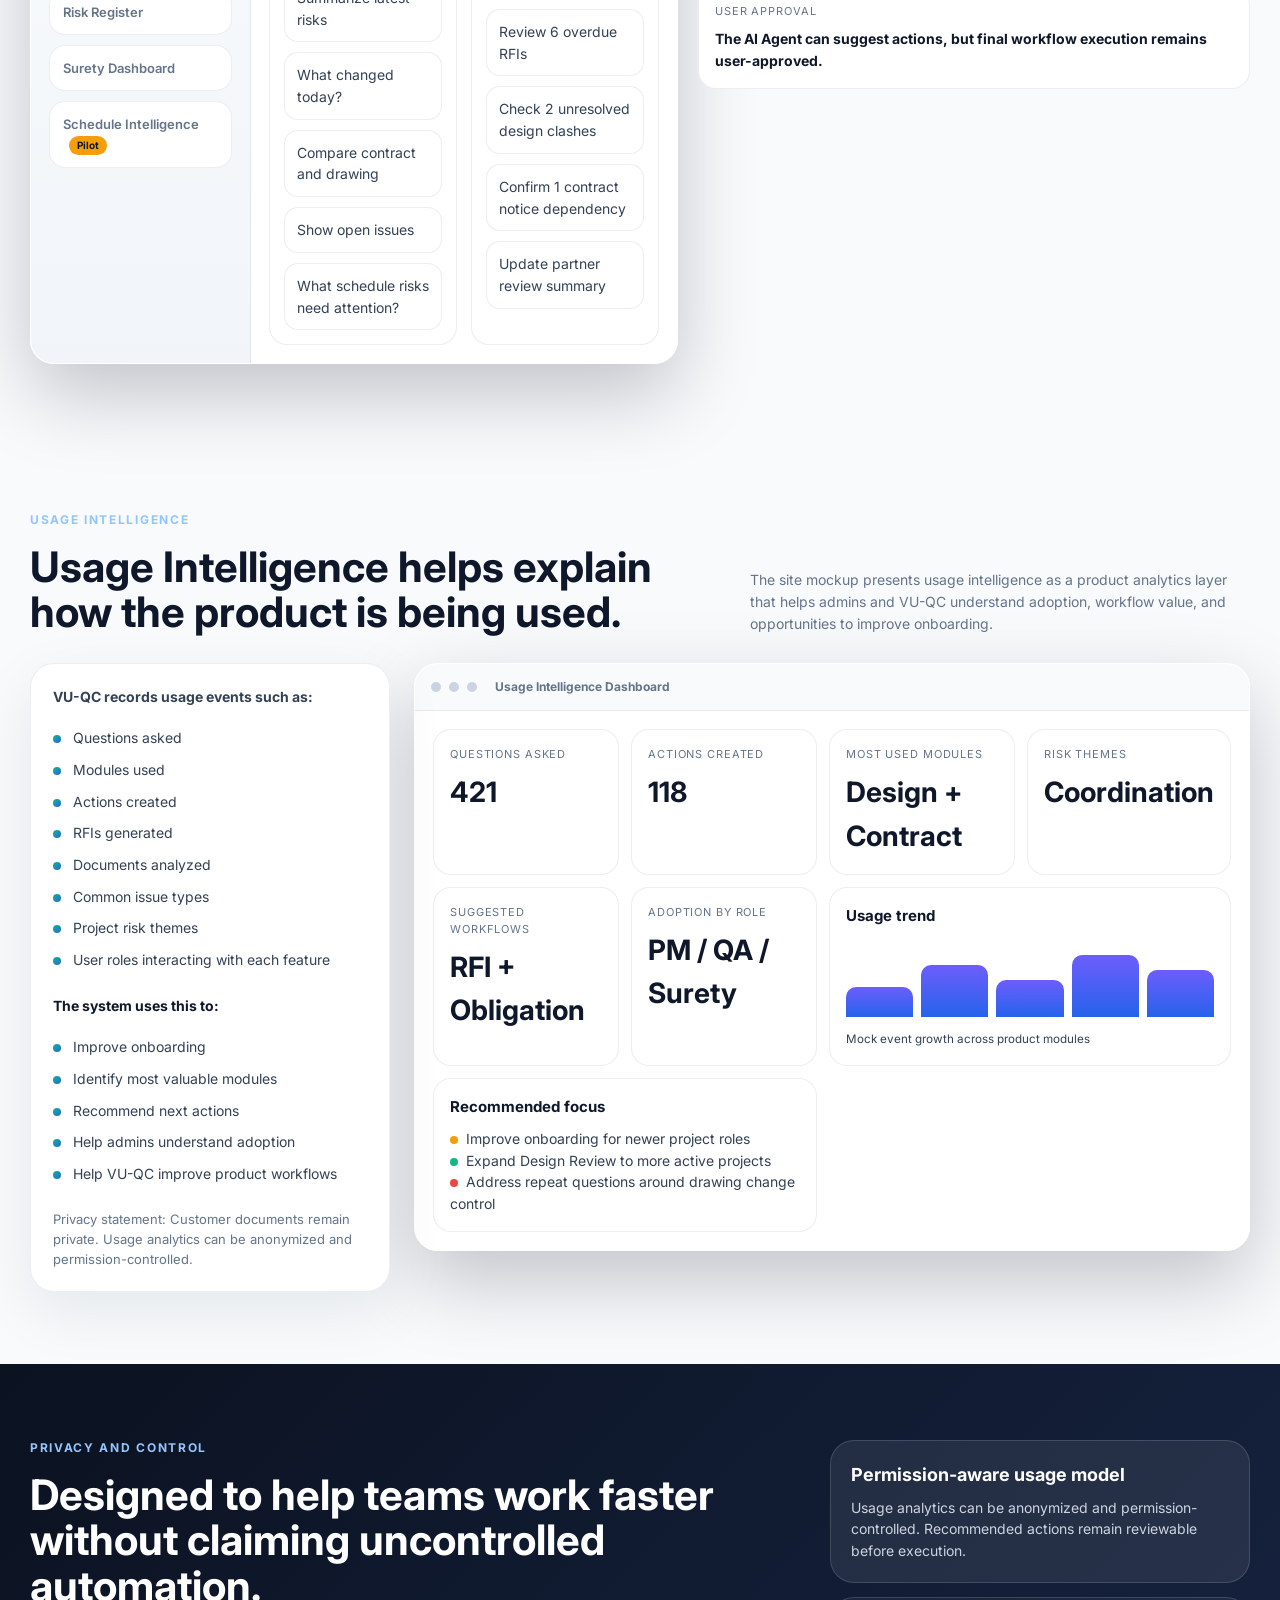
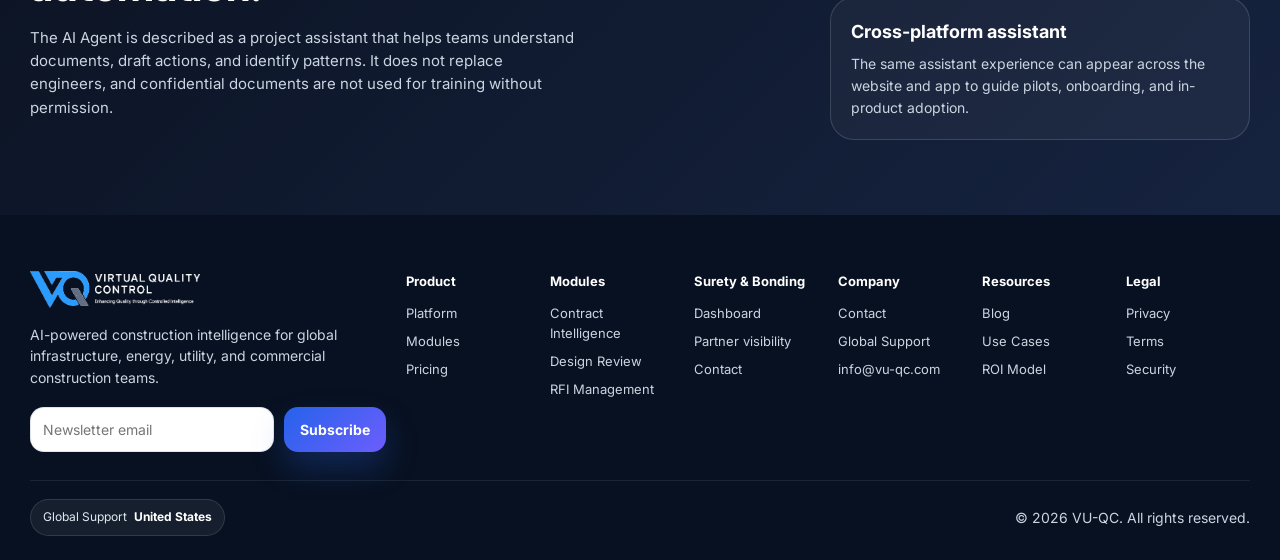
==== commit 01f44ebc: "Fix: change hello@ to info@vu-qc.com across 13 pages + fix header nav truncation with tighter respon" ====
--- a/ai-agent.html
+++ b/ai-agent.html
@@ -72,7 +72,7 @@
     <a href="./contact.html">Contact</a>
     <div class="mobile-global-inline">Global: <span id="mobileRegionValue">United States</span> · <span id="mobileLangValue">EN</span> · <span id="mobileCurrencyValue">USD</span></div>
   </div>
-</header><main><section class="hero-section agent-hero"><div class="container agent-hero-grid"><div class="hero-copy agent-copy"><span class="eyebrow">Embedded AI Agent</span><h1>An AI Agent that understands construction documents.</h1><p class="lead">The VU-QC AI Agent is embedded across the platform to help users understand documents, take action, and identify patterns across contracts, drawings, RFIs, quality records, and surety signals.</p><div class="hero-actions"><button class="btn primary lg" data-open-demo="demoModal">Start Free Pilot</button><button class="btn secondary lg" data-open-demo="demoModal">Book Demo</button></div><div class="badge-row"><span class="badge">Ask project questions</span><span class="badge">Draft RFIs</span><span class="badge">Compare documents</span><span class="badge">Usage Intelligence</span></div></div><div class="agent-hero-visual"><div class="browser-frame agent-browser"><div class="browser-top"><span></span><span></span><span></span><div class="browser-title">VU-QC AI Agent</div></div><div class="agent-browser-grid"><div class="agent-chat-shell"><div class="chat-head"><strong>AI Agent chat</strong><span class="status resolved">Embedded across platform</span></div><div class="chat-box tall-chat"><div class="chat-msg ai">Ask a question about your project, latest risks, open RFIs, document changes, or next actions.</div><div class="prompt-grid"><button class="prompt">Summarize latest risks</button><button class="prompt">What changed today?</button><button class="prompt">Draft an RFI</button><button class="prompt">Compare contract and drawing</button><button class="prompt">What needs my attention?</button><button class="prompt">Show open issues</button><button class="prompt">What schedule risks need attention?</button><button class="prompt">Which RFIs may delay the project?</button><button class="prompt">What contract milestones are due soon?</button><button class="prompt">Are any notices or deadlines at risk?</button><button class="prompt">Which drawing revisions may affect schedule?</button><button class="prompt">Which equipment has long-lead schedule risk?</button><button class="prompt">What inspections are needed before the next milestone?</button><button class="prompt">Are we exposed to liquidated damages?</button><button class="prompt">What schedule items should be visible to the surety?</button></div><div class="chat-msg user">What schedule risks need attention?</div><div class="chat-msg ai">The AI Agent identifies 4 upcoming milestones, 2 overdue RFIs that may impact schedule, 1 drawing revision that may affect field sequencing, and 3 long-lead equipment items requiring review.</div><div class="chat-msg user">Compare contract and drawing</div><div class="chat-msg ai">Potential mismatch flagged between turnover obligations in the contract package and commissioning hold points referenced in the current electrical drawing set.</div></div></div><div class="agent-hero-side"><div class="dash-stat"><label>Questions asked</label><strong>421</strong></div><div class="dash-stat"><label>Actions created</label><strong>118</strong></div><div class="dash-stat"><label>Most used modules</label><strong>Design + Contract</strong></div><div class="dash-stat"><label>Risk themes</label><strong>Coordination</strong></div></div></div></div></div></div></section><section class="section light capability-section"><div class="container section-head split-head align-start"><div><span class="eyebrow">Core workflows</span><h2>The AI Agent helps teams move from document review to next action faster.</h2></div><p>These sections explain the main usage patterns without overstating automation. Every recommended action remains user-reviewed and user-approved.</p></div><div class="container capability-grid"><article class="feature-card"><h3>Ask questions</h3><p>Ask about contracts, drawings, RFIs, quality findings, obligations, and project status using natural language.</p></article><article class="feature-card"><h3>Summarize findings</h3><p>Review document findings, open issues, latest changes, and emerging themes in a compact project-ready format.</p></article><article class="feature-card"><h3>Draft RFIs</h3><p>Turn identified issues into structured RFI drafts with clearer context, traceability, and suggested next steps.</p></article><article class="feature-card"><h3>Compare contracts and drawings</h3><p>Surface possible mismatches across contractual language, drawing notes, schedules, and active design revisions.</p></article><article class="feature-card"><h3>Explain risks</h3><p>Help users understand why certain signals matter and which issues may require closer technical or commercial review.</p></article><article class="feature-card"><h3>Suggest next actions</h3><p>Recommend follow-up actions such as reviewing overdue items, drafting RFIs, or checking missing document evidence.</p></article><article class="feature-card"><h3>Track adoption</h3><p>Monitor how teams use the assistant across modules, roles, and workflows to improve onboarding and product fit.</p></article><article class="feature-card"><h3>Learn common patterns</h3><p>Highlight recurring issue themes, common questions, and module behavior trends across the platform.</p></article></div></section><section class="section agent-workflow-section"><div class="container section-head split-head align-start"><div><span class="eyebrow">In-product experience</span><h2>One agent across contracts, drawings, RFIs, QA/QC, and surety views.</h2></div><p>The same AI layer is presented as a consistent assistant across modules, helping users keep context while moving through project workflows.</p></div><div class="container workflow-grid-agent"><div class="browser-frame module-browser-like"><div class="browser-top"><span></span><span></span><span></span><div class="browser-title">Cross-module assistant</div></div><div class="cross-module-layout"><aside class="cross-module-sidebar"><div class="sidebar-chip active">Contract Intelligence</div><div class="sidebar-chip">Design Review</div><div class="sidebar-chip">RFI Register</div><div class="sidebar-chip">Risk Register</div><div class="sidebar-chip">Surety Dashboard</div><div class="sidebar-chip">Schedule Intelligence <span class="badge-soon">Pilot</span></div></aside><div class="cross-module-main"><div class="cross-toolbar"><span class="chip">Ask about this module</span><span class="chip">Summarize findings</span><span class="chip">Suggest next actions</span></div><div class="cross-module-panels"><div class="table-card"><div class="table-head"><strong>Quick prompts</strong></div><div class="quick-prompt-list"><div>Summarize latest risks</div><div>What changed today?</div><div>Compare contract and drawing</div><div>Show open issues</div><div>What schedule risks need attention?</div></div></div><div class="table-card"><div class="table-head"><strong>Recommended actions</strong><span class="small-label">Region: <b id="agentRegionLabel">United States</b></span></div><div class="quick-prompt-list"><div>Review 6 overdue RFIs</div><div>Check 2 unresolved design clashes</div><div>Confirm 1 contract notice dependency</div><div>Update partner review summary</div></div></div></div></div></div></div><div class="agent-notes-stack"><div class="insight-card accent-card"><label>Onboarding support</label><strong>The assistant helps users learn which module to use, what actions are available, and how to interpret findings.</strong></div><div class="insight-card"><label>Permission control</label><strong>Customer documents remain private. The concept page states that usage analytics can be anonymized and permission-controlled.</strong></div><div class="insight-card"><label>User approval</label><strong>The AI Agent can suggest actions, but final workflow execution remains user-approved.</strong></div></div></div></section><section class="section light usage-section"><div class="container section-head split-head align-start"><div><span class="eyebrow">Usage Intelligence</span><h2>Usage Intelligence helps explain how the product is being used.</h2></div><p>The site mockup presents usage intelligence as a product analytics layer that helps admins and VU-QC understand adoption, workflow value, and opportunities to improve onboarding.</p></div><div class="container usage-layout"><div class="usage-copy-card"><strong>VU-QC records usage events such as:</strong><ul class="benefit-list small dark-text"><li>Questions asked</li><li>Modules used</li><li>Actions created</li><li>RFIs generated</li><li>Documents analyzed</li><li>Common issue types</li><li>Project risk themes</li><li>User roles interacting with each feature</li></ul><strong class="subhead-inline">The system uses this to:</strong><ul class="benefit-list small dark-text"><li>Improve onboarding</li><li>Identify most valuable modules</li><li>Recommend next actions</li><li>Help admins understand adoption</li><li>Help VU-QC improve product workflows</li></ul><p class="privacy-note">Privacy statement: Customer documents remain private. Usage analytics can be anonymized and permission-controlled.</p></div><div class="browser-frame usage-browser"><div class="browser-top"><span></span><span></span><span></span><div class="browser-title">Usage Intelligence Dashboard</div></div><div class="usage-dashboard-grid"><div class="dash-stat"><label>Questions asked</label><strong>421</strong></div><div class="dash-stat"><label>Actions created</label><strong>118</strong></div><div class="dash-stat"><label>Most used modules</label><strong>Design + Contract</strong></div><div class="dash-stat"><label>Risk themes</label><strong>Coordination</strong></div><div class="dash-stat"><label>Suggested workflows</label><strong>RFI + Obligation</strong></div><div class="dash-stat"><label>Adoption by role</label><strong>PM / QA / Surety</strong></div><div class="trend-card wide-card"><h4>Usage trend</h4><div class="bars"><span></span><span></span><span></span><span></span><span></span></div><small>Mock event growth across product modules</small></div><div class="alert-card wide-card"><h4>Recommended focus</h4><p><span class="dot amber"></span>Improve onboarding for newer project roles</p><p><span class="dot green"></span>Expand Design Review to more active projects</p><p><span class="dot red"></span>Address repeat questions around drawing change control</p></div></div></div></div></section><section class="section dark privacy-section"><div class="container privacy-grid"><div><span class="eyebrow">Privacy and control</span><h2>Designed to help teams work faster without claiming uncontrolled automation.</h2><p class="lead compact-lead">The AI Agent is described as a project assistant that helps teams understand documents, draft actions, and identify patterns. It does not replace engineers, and confidential documents are not used for training without permission.</p></div><div class="privacy-card-stack"><div class="partner-card"><strong>Permission-aware usage model</strong><p>Usage analytics can be anonymized and permission-controlled. Recommended actions remain reviewable before execution.</p></div><div class="partner-card secondary-card"><strong>Cross-platform assistant</strong><p>The same assistant experience can appear across the website and app to guide pilots, onboarding, and in-product adoption.</p></div></div></div></section></main><footer class="footer" id="contact"><div class="container footer-grid"><div><img class="footer-logo" src="./assets/vuqc-logo-light.png" alt="VU-QC logo" /><p>AI-powered construction intelligence for global infrastructure, energy, utility, and commercial construction teams.</p><form class="newsletter"><input type="email" placeholder="Newsletter email" aria-label="Newsletter email" /><button type="button" class="btn primary">Subscribe</button></form></div><div><h4>Product</h4><a href="./platform.html">Platform</a><a href="./modules.html">Modules</a><a href="./pricing.html">Pricing</a></div><div><h4>Modules</h4><a href="./modules.html#contractModule">Contract Intelligence</a><a href="./modules.html#designModule">Design Review</a><a href="./modules.html#rfiModule">RFI Management</a></div><div><h4>Surety &amp; Bonding</h4><a href="./surety.html">Dashboard</a><a href="./surety.html">Partner visibility</a><a href="./contact.html">Contact</a></div><div><h4>Company</h4><a href="./contact.html">Contact</a><a href="./global-support.html">Global Support</a><a href="mailto:hello@vu-qc.com">hello@vu-qc.com</a></div><div><h4>Resources</h4><a href="./resources.html">Blog</a><a href="./use-cases.html">Use Cases</a><a href="./pricing.html">ROI Model</a></div><div><h4>Legal</h4><a href="./privacy.html">Privacy</a><a href="./terms.html">Terms</a><a href="./security.html">Security</a></div></div><div class="container footer-bottom"><div class="select-group footer-select"><button class="select-btn" data-toggle="footerRegion">Global Support <span id="footerRegionValue">United States</span></button><div class="select-menu wide" id="footerRegion"><button data-footer-region="United States">United States</button><button data-footer-region="Canada">Canada</button><button data-footer-region="Caribbean">Caribbean</button><button data-footer-region="UK">UK</button><button data-footer-region="EU">EU</button><button data-footer-region="Middle East">Middle East</button><button data-footer-region="Africa">Africa</button></div></div><p>© 2026 VU-QC. All rights reserved.</p></div></footer></div><div class="modal" id="demoModal" aria-hidden="true"><div class="modal-card"><div class="modal-head"><h3>Start Free Pilot / Book Demo</h3><button class="close-btn" data-close-modal>&times;</button></div><form class="demo-form"><div class="form-grid"><label>Name<input type="text" placeholder="Your name" /></label><label>Email<input type="email" placeholder="name@company.com" /></label><label>Company<input type="text" placeholder="Company" /></label><label>Role<input type="text" placeholder="Project executive, QA/QC, engineer, PM" /></label><label>Country / Region<input type="text" placeholder="United States" /></label><label>Project Type<select><option>Solar</option><option>Wind</option><option>Battery Storage</option><option>Substation</option><option>Water / Wastewater</option><option>Commercial</option><option>Industrial</option><option>Infrastructure</option><option>Other</option></select></label><label>Interested workflow<select><option>AI Agent + Contract Intelligence</option><option>AI Agent + Design Review</option><option>AI Agent + Surety Visibility</option><option>Full Platform</option></select></label><label>Active projects<input type="number" value="5" /></label><label class="full">Message<textarea rows="4" placeholder="Tell us how you want the AI Agent to support your workflow."></textarea></label></div><div class="form-actions"><button type="button" class="btn ghost" data-close-modal>Close</button><button type="button" class="btn primary">Request Demo</button></div><small>Prefer email? <a href="mailto:hello@vu-qc.com">hello@vu-qc.com</a></small></form></div></div><div class="assistant-widget" id="assistantWidget"><button class="assistant-trigger" id="assistantTrigger">Ask VU-QC</button><div class="assistant-drawer" id="assistantDrawer" aria-hidden="true"><div class="assistant-head"><strong>VU-QC AI Assistant</strong><button class="close-btn small" id="assistantClose">&times;</button></div><div class="assistant-body"><div class="chat-msg ai">Suggested questions</div><div class="prompt-grid single"><button class="assistant-prompt">Which module should I start with?</button><button class="assistant-prompt">How does the AI Agent help?</button><button class="assistant-prompt">Can it draft RFIs?</button><button class="assistant-prompt">How does usage intelligence work?</button><button class="assistant-prompt">Can VU-QC support global projects?</button></div><div class="chat-log" id="assistantLog"></div></div><div class="usage-tracker">Usage event recorded</div></div></div><script>
+</header><main><section class="hero-section agent-hero"><div class="container agent-hero-grid"><div class="hero-copy agent-copy"><span class="eyebrow">Embedded AI Agent</span><h1>An AI Agent that understands construction documents.</h1><p class="lead">The VU-QC AI Agent is embedded across the platform to help users understand documents, take action, and identify patterns across contracts, drawings, RFIs, quality records, and surety signals.</p><div class="hero-actions"><button class="btn primary lg" data-open-demo="demoModal">Start Free Pilot</button><button class="btn secondary lg" data-open-demo="demoModal">Book Demo</button></div><div class="badge-row"><span class="badge">Ask project questions</span><span class="badge">Draft RFIs</span><span class="badge">Compare documents</span><span class="badge">Usage Intelligence</span></div></div><div class="agent-hero-visual"><div class="browser-frame agent-browser"><div class="browser-top"><span></span><span></span><span></span><div class="browser-title">VU-QC AI Agent</div></div><div class="agent-browser-grid"><div class="agent-chat-shell"><div class="chat-head"><strong>AI Agent chat</strong><span class="status resolved">Embedded across platform</span></div><div class="chat-box tall-chat"><div class="chat-msg ai">Ask a question about your project, latest risks, open RFIs, document changes, or next actions.</div><div class="prompt-grid"><button class="prompt">Summarize latest risks</button><button class="prompt">What changed today?</button><button class="prompt">Draft an RFI</button><button class="prompt">Compare contract and drawing</button><button class="prompt">What needs my attention?</button><button class="prompt">Show open issues</button><button class="prompt">What schedule risks need attention?</button><button class="prompt">Which RFIs may delay the project?</button><button class="prompt">What contract milestones are due soon?</button><button class="prompt">Are any notices or deadlines at risk?</button><button class="prompt">Which drawing revisions may affect schedule?</button><button class="prompt">Which equipment has long-lead schedule risk?</button><button class="prompt">What inspections are needed before the next milestone?</button><button class="prompt">Are we exposed to liquidated damages?</button><button class="prompt">What schedule items should be visible to the surety?</button></div><div class="chat-msg user">What schedule risks need attention?</div><div class="chat-msg ai">The AI Agent identifies 4 upcoming milestones, 2 overdue RFIs that may impact schedule, 1 drawing revision that may affect field sequencing, and 3 long-lead equipment items requiring review.</div><div class="chat-msg user">Compare contract and drawing</div><div class="chat-msg ai">Potential mismatch flagged between turnover obligations in the contract package and commissioning hold points referenced in the current electrical drawing set.</div></div></div><div class="agent-hero-side"><div class="dash-stat"><label>Questions asked</label><strong>421</strong></div><div class="dash-stat"><label>Actions created</label><strong>118</strong></div><div class="dash-stat"><label>Most used modules</label><strong>Design + Contract</strong></div><div class="dash-stat"><label>Risk themes</label><strong>Coordination</strong></div></div></div></div></div></div></section><section class="section light capability-section"><div class="container section-head split-head align-start"><div><span class="eyebrow">Core workflows</span><h2>The AI Agent helps teams move from document review to next action faster.</h2></div><p>These sections explain the main usage patterns without overstating automation. Every recommended action remains user-reviewed and user-approved.</p></div><div class="container capability-grid"><article class="feature-card"><h3>Ask questions</h3><p>Ask about contracts, drawings, RFIs, quality findings, obligations, and project status using natural language.</p></article><article class="feature-card"><h3>Summarize findings</h3><p>Review document findings, open issues, latest changes, and emerging themes in a compact project-ready format.</p></article><article class="feature-card"><h3>Draft RFIs</h3><p>Turn identified issues into structured RFI drafts with clearer context, traceability, and suggested next steps.</p></article><article class="feature-card"><h3>Compare contracts and drawings</h3><p>Surface possible mismatches across contractual language, drawing notes, schedules, and active design revisions.</p></article><article class="feature-card"><h3>Explain risks</h3><p>Help users understand why certain signals matter and which issues may require closer technical or commercial review.</p></article><article class="feature-card"><h3>Suggest next actions</h3><p>Recommend follow-up actions such as reviewing overdue items, drafting RFIs, or checking missing document evidence.</p></article><article class="feature-card"><h3>Track adoption</h3><p>Monitor how teams use the assistant across modules, roles, and workflows to improve onboarding and product fit.</p></article><article class="feature-card"><h3>Learn common patterns</h3><p>Highlight recurring issue themes, common questions, and module behavior trends across the platform.</p></article></div></section><section class="section agent-workflow-section"><div class="container section-head split-head align-start"><div><span class="eyebrow">In-product experience</span><h2>One agent across contracts, drawings, RFIs, QA/QC, and surety views.</h2></div><p>The same AI layer is presented as a consistent assistant across modules, helping users keep context while moving through project workflows.</p></div><div class="container workflow-grid-agent"><div class="browser-frame module-browser-like"><div class="browser-top"><span></span><span></span><span></span><div class="browser-title">Cross-module assistant</div></div><div class="cross-module-layout"><aside class="cross-module-sidebar"><div class="sidebar-chip active">Contract Intelligence</div><div class="sidebar-chip">Design Review</div><div class="sidebar-chip">RFI Register</div><div class="sidebar-chip">Risk Register</div><div class="sidebar-chip">Surety Dashboard</div><div class="sidebar-chip">Schedule Intelligence <span class="badge-soon">Pilot</span></div></aside><div class="cross-module-main"><div class="cross-toolbar"><span class="chip">Ask about this module</span><span class="chip">Summarize findings</span><span class="chip">Suggest next actions</span></div><div class="cross-module-panels"><div class="table-card"><div class="table-head"><strong>Quick prompts</strong></div><div class="quick-prompt-list"><div>Summarize latest risks</div><div>What changed today?</div><div>Compare contract and drawing</div><div>Show open issues</div><div>What schedule risks need attention?</div></div></div><div class="table-card"><div class="table-head"><strong>Recommended actions</strong><span class="small-label">Region: <b id="agentRegionLabel">United States</b></span></div><div class="quick-prompt-list"><div>Review 6 overdue RFIs</div><div>Check 2 unresolved design clashes</div><div>Confirm 1 contract notice dependency</div><div>Update partner review summary</div></div></div></div></div></div></div><div class="agent-notes-stack"><div class="insight-card accent-card"><label>Onboarding support</label><strong>The assistant helps users learn which module to use, what actions are available, and how to interpret findings.</strong></div><div class="insight-card"><label>Permission control</label><strong>Customer documents remain private. The concept page states that usage analytics can be anonymized and permission-controlled.</strong></div><div class="insight-card"><label>User approval</label><strong>The AI Agent can suggest actions, but final workflow execution remains user-approved.</strong></div></div></div></section><section class="section light usage-section"><div class="container section-head split-head align-start"><div><span class="eyebrow">Usage Intelligence</span><h2>Usage Intelligence helps explain how the product is being used.</h2></div><p>The site mockup presents usage intelligence as a product analytics layer that helps admins and VU-QC understand adoption, workflow value, and opportunities to improve onboarding.</p></div><div class="container usage-layout"><div class="usage-copy-card"><strong>VU-QC records usage events such as:</strong><ul class="benefit-list small dark-text"><li>Questions asked</li><li>Modules used</li><li>Actions created</li><li>RFIs generated</li><li>Documents analyzed</li><li>Common issue types</li><li>Project risk themes</li><li>User roles interacting with each feature</li></ul><strong class="subhead-inline">The system uses this to:</strong><ul class="benefit-list small dark-text"><li>Improve onboarding</li><li>Identify most valuable modules</li><li>Recommend next actions</li><li>Help admins understand adoption</li><li>Help VU-QC improve product workflows</li></ul><p class="privacy-note">Privacy statement: Customer documents remain private. Usage analytics can be anonymized and permission-controlled.</p></div><div class="browser-frame usage-browser"><div class="browser-top"><span></span><span></span><span></span><div class="browser-title">Usage Intelligence Dashboard</div></div><div class="usage-dashboard-grid"><div class="dash-stat"><label>Questions asked</label><strong>421</strong></div><div class="dash-stat"><label>Actions created</label><strong>118</strong></div><div class="dash-stat"><label>Most used modules</label><strong>Design + Contract</strong></div><div class="dash-stat"><label>Risk themes</label><strong>Coordination</strong></div><div class="dash-stat"><label>Suggested workflows</label><strong>RFI + Obligation</strong></div><div class="dash-stat"><label>Adoption by role</label><strong>PM / QA / Surety</strong></div><div class="trend-card wide-card"><h4>Usage trend</h4><div class="bars"><span></span><span></span><span></span><span></span><span></span></div><small>Mock event growth across product modules</small></div><div class="alert-card wide-card"><h4>Recommended focus</h4><p><span class="dot amber"></span>Improve onboarding for newer project roles</p><p><span class="dot green"></span>Expand Design Review to more active projects</p><p><span class="dot red"></span>Address repeat questions around drawing change control</p></div></div></div></div></section><section class="section dark privacy-section"><div class="container privacy-grid"><div><span class="eyebrow">Privacy and control</span><h2>Designed to help teams work faster without claiming uncontrolled automation.</h2><p class="lead compact-lead">The AI Agent is described as a project assistant that helps teams understand documents, draft actions, and identify patterns. It does not replace engineers, and confidential documents are not used for training without permission.</p></div><div class="privacy-card-stack"><div class="partner-card"><strong>Permission-aware usage model</strong><p>Usage analytics can be anonymized and permission-controlled. Recommended actions remain reviewable before execution.</p></div><div class="partner-card secondary-card"><strong>Cross-platform assistant</strong><p>The same assistant experience can appear across the website and app to guide pilots, onboarding, and in-product adoption.</p></div></div></div></section></main><footer class="footer" id="contact"><div class="container footer-grid"><div><img class="footer-logo" src="./assets/vuqc-logo-light.png" alt="VU-QC logo" /><p>AI-powered construction intelligence for global infrastructure, energy, utility, and commercial construction teams.</p><form class="newsletter"><input type="email" placeholder="Newsletter email" aria-label="Newsletter email" /><button type="button" class="btn primary">Subscribe</button></form></div><div><h4>Product</h4><a href="./platform.html">Platform</a><a href="./modules.html">Modules</a><a href="./pricing.html">Pricing</a></div><div><h4>Modules</h4><a href="./modules.html#contractModule">Contract Intelligence</a><a href="./modules.html#designModule">Design Review</a><a href="./modules.html#rfiModule">RFI Management</a></div><div><h4>Surety &amp; Bonding</h4><a href="./surety.html">Dashboard</a><a href="./surety.html">Partner visibility</a><a href="./contact.html">Contact</a></div><div><h4>Company</h4><a href="./contact.html">Contact</a><a href="./global-support.html">Global Support</a><a href="mailto:info@vu-qc.com">info@vu-qc.com</a></div><div><h4>Resources</h4><a href="./resources.html">Blog</a><a href="./use-cases.html">Use Cases</a><a href="./pricing.html">ROI Model</a></div><div><h4>Legal</h4><a href="./privacy.html">Privacy</a><a href="./terms.html">Terms</a><a href="./security.html">Security</a></div></div><div class="container footer-bottom"><div class="select-group footer-select"><button class="select-btn" data-toggle="footerRegion">Global Support <span id="footerRegionValue">United States</span></button><div class="select-menu wide" id="footerRegion"><button data-footer-region="United States">United States</button><button data-footer-region="Canada">Canada</button><button data-footer-region="Caribbean">Caribbean</button><button data-footer-region="UK">UK</button><button data-footer-region="EU">EU</button><button data-footer-region="Middle East">Middle East</button><button data-footer-region="Africa">Africa</button></div></div><p>© 2026 VU-QC. All rights reserved.</p></div></footer></div><div class="modal" id="demoModal" aria-hidden="true"><div class="modal-card"><div class="modal-head"><h3>Start Free Pilot / Book Demo</h3><button class="close-btn" data-close-modal>&times;</button></div><form class="demo-form"><div class="form-grid"><label>Name<input type="text" placeholder="Your name" /></label><label>Email<input type="email" placeholder="name@company.com" /></label><label>Company<input type="text" placeholder="Company" /></label><label>Role<input type="text" placeholder="Project executive, QA/QC, engineer, PM" /></label><label>Country / Region<input type="text" placeholder="United States" /></label><label>Project Type<select><option>Solar</option><option>Wind</option><option>Battery Storage</option><option>Substation</option><option>Water / Wastewater</option><option>Commercial</option><option>Industrial</option><option>Infrastructure</option><option>Other</option></select></label><label>Interested workflow<select><option>AI Agent + Contract Intelligence</option><option>AI Agent + Design Review</option><option>AI Agent + Surety Visibility</option><option>Full Platform</option></select></label><label>Active projects<input type="number" value="5" /></label><label class="full">Message<textarea rows="4" placeholder="Tell us how you want the AI Agent to support your workflow."></textarea></label></div><div class="form-actions"><button type="button" class="btn ghost" data-close-modal>Close</button><button type="button" class="btn primary">Request Demo</button></div><small>Prefer email? <a href="mailto:info@vu-qc.com">info@vu-qc.com</a></small></form></div></div><div class="assistant-widget" id="assistantWidget"><button class="assistant-trigger" id="assistantTrigger">Ask VU-QC</button><div class="assistant-drawer" id="assistantDrawer" aria-hidden="true"><div class="assistant-head"><strong>VU-QC AI Assistant</strong><button class="close-btn small" id="assistantClose">&times;</button></div><div class="assistant-body"><div class="chat-msg ai">Suggested questions</div><div class="prompt-grid single"><button class="assistant-prompt">Which module should I start with?</button><button class="assistant-prompt">How does the AI Agent help?</button><button class="assistant-prompt">Can it draft RFIs?</button><button class="assistant-prompt">How does usage intelligence work?</button><button class="assistant-prompt">Can VU-QC support global projects?</button></div><div class="chat-log" id="assistantLog"></div></div><div class="usage-tracker">Usage event recorded</div></div></div><script>
 const canned = { 'Which module should I start with?': 'Most teams begin with Contract Intelligence and Design Review, then use the AI Agent to summarize findings and recommend next actions.', 'How does the AI Agent help?': 'It helps users ask project questions, summarize findings, compare documents, draft RFIs, and review patterns across platform modules.', 'Can it draft RFIs?': 'Yes — the concept page shows the assistant helping draft RFIs from identified findings while keeping users in approval control.', 'How does usage intelligence work?': 'The mockup presents usage intelligence as tracked events such as questions asked, modules used, actions created, and common issue themes, with anonymized and permission-controlled analytics.', 'Can VU-QC support global projects?': 'Yes — the page includes visible language, currency, measurement, and region selectors to reinforce global-ready workflows.', 'What schedule risks need attention?': 'The AI Agent identifies 4 upcoming milestones, 2 overdue RFIs that may impact schedule, 1 drawing revision that may affect field sequencing, and 3 long-lead equipment items requiring review.', 'Which RFIs may delay the project?': 'Two RFIs are overdue beyond 14 days and reference hold points that may affect upcoming milestones. Review recommended.', 'What contract milestones are due soon?': 'Four contract milestones are due within the next 30 days, including substantial completion and commissioning start.', 'Are any notices or deadlines at risk?': 'One notice deadline for delay claim is approaching. Review contract Section 8 for required submission format.', 'Which drawing revisions may affect schedule?': 'Revision C of the electrical one-line diagram changes the breaker sequence, which may affect the commissioning schedule.', 'Which equipment has long-lead schedule risk?': 'Three long-lead items — main power transformer, switchgear, and SCADA panels — have delivery dates within 2 weeks of installation milestones.', 'What inspections are needed before the next milestone?': 'Five inspections are required before the next milestone including structural steel torque, cable pull, and grounding verification.', 'Are we exposed to liquidated damages?': 'Based on current schedule projections, 2 milestones are within the LD exposure window. Review recommended.', 'What schedule items should be visible to the surety?': 'Milestone status, overdue RFIs, long-lead equipment risk, and LD exposure should be surfaced in the surety dashboard for partner review.' };
 
 /* ====== SHARED SITE JS ====== */
--- a/styles.css
+++ b/styles.css
@@ -1,4 +1,4 @@
-:root{--navy:#0f172a;--blue:#2563eb;--violet:#6d5dfc;--emerald:#10b981;--amber:#f59e0b;--slate:#334155;--muted:#64748b;--line:rgba(148,163,184,0.18);--line-strong:rgba(148,163,184,0.28);--bg:#f8fafc;--card:#ffffff;--danger:#ef4444;--shadow:0 20px 60px rgba(15,23,42,0.08);--radius:22px;--radius-sm:14px;--container:1220px}*{box-sizing:border-box}html{scroll-behavior:smooth}body{margin:0;font-family:'Inter',system-ui,sans-serif;background:var(--bg);color:var(--slate);font-size:14px;line-height:1.55}a{color:inherit;text-decoration:none}button,input,select,textarea{font:inherit}button{cursor:pointer}img{max-width:100%;display:block}a:focus-visible,button:focus-visible,input:focus-visible,select:focus-visible,textarea:focus-visible{outline:3px solid rgba(37,99,235,0.35);outline-offset:2px}.container{width:min(calc(100% - 32px),var(--container));margin:0 auto}.narrow{max-width:840px}.center{text-align:center}.site-shell{overflow:hidden}.topbar{position:sticky;top:0;z-index:40;backdrop-filter:blur(16px);background:rgba(15,23,42,0.86);border-bottom:1px solid rgba(255,255,255,0.08)}.topbar-inner{display:grid;grid-template-columns:180px 1fr auto auto;gap:14px;align-items:center;min-height:80px}.brand img{width:170px}.global-controls{display:flex;gap:8px;flex-wrap:wrap;justify-content:center}.select-group{position:relative}.select-btn{border:1px solid rgba(255,255,255,0.12);background:rgba(255,255,255,0.05);color:#e2e8f0;border-radius:999px;padding:8px 12px;font-size:12px}.select-btn span{color:#fff;font-weight:700;margin-left:4px}.select-menu{position:absolute;top:calc(100% + 8px);left:0;min-width:110px;display:none;flex-direction:column;background:#fff;border:1px solid var(--line);border-radius:14px;padding:8px;box-shadow:var(--shadow)}.select-menu.open{display:flex}.select-menu button{border:0;background:transparent;text-align:left;padding:8px 10px;border-radius:10px;color:var(--slate)}.select-menu button:hover{background:#eef2ff}.select-menu.wide{min-width:180px}.main-nav{display:flex;gap:18px;align-items:center}.main-nav a{color:#cbd5e1;font-size:13px}.main-nav a:hover{color:#fff}.main-nav a.active,.mobile-nav a.active,.footer a:hover{color:#fff}.main-nav a.active{font-weight:700;text-shadow:0 0 18px rgba(109,93,252,0.25)}.header-cta{display:flex;gap:10px}.mobile-menu-btn,.mobile-nav{display:none}.btn{border:0;border-radius:14px;padding:11px 16px;font-weight:700;transition:0.2s ease}.btn:hover{transform:translateY(-1px)}.btn.primary{background:linear-gradient(135deg,var(--blue),var(--violet));color:#fff;box-shadow:0 16px 32px rgba(37,99,235,0.26)}.btn.secondary{background:rgba(255,255,255,0.08);color:#fff;border:1px solid rgba(255,255,255,0.16)}.btn.secondary.light{background:rgba(255,255,255,0.14)}.btn.ghost{background:rgba(255,255,255,0.06);color:#fff;border:1px solid rgba(255,255,255,0.14)}.btn.light-border{border-color:rgba(255,255,255,0.22)}.btn.lg{padding:14px 18px}.hero-section{position:relative;padding:72px 0 56px;color:#e2e8f0;background:linear-gradient(rgba(255,255,255,0.06) 1px,transparent 1px),linear-gradient(90deg,rgba(255,255,255,0.06) 1px,transparent 1px),radial-gradient(circle at top right,rgba(109,93,252,0.24),transparent 32%),linear-gradient(135deg,#081121 0%,#0f172a 48%,#1e293b 100%);background-size:28px 28px,28px 28px,auto,auto}.hero-grid{display:grid;grid-template-columns:1.02fr 1fr;gap:28px;align-items:center}.eyebrow{display:inline-flex;color:#93c5fd;font-size:12px;font-weight:700;letter-spacing:0.14em;text-transform:uppercase;margin-bottom:14px}.hero-copy h1,h2,h3,h4{margin:0}.hero-copy h1{font-size:clamp(40px,6vw,56px);line-height:1.02;color:#fff;max-width:11ch}.lead{font-size:15px;color:#cbd5e1;max-width:61ch;margin:18px 0 24px}.hero-actions{display:flex;gap:12px;flex-wrap:wrap}.badge-row{display:flex;gap:10px;flex-wrap:wrap;margin-top:22px}.badge,.chip{display:inline-flex;align-items:center;border-radius:999px;background:rgba(255,255,255,0.08);border:1px solid rgba(255,255,255,0.08);color:#dbeafe;padding:7px 10px;font-size:12px}.chip.accent{background:rgba(37,99,235,0.14);color:var(--blue);border-color:rgba(37,99,235,0.2)}.browser-frame{background:rgba(255,255,255,0.92);border:1px solid rgba(255,255,255,0.12);box-shadow:0 30px 80px rgba(2,6,23,0.22);border-radius:24px;overflow:hidden}.browser-frame.xl{min-height:620px}.browser-top{display:flex;align-items:center;gap:8px;padding:14px 16px;border-bottom:1px solid var(--line);background:rgba(248,250,252,0.95)}.browser-top span{width:10px;height:10px;border-radius:50%;background:#cbd5e1}.browser-title{margin-left:10px;font-size:12px;font-weight:700;color:var(--muted)}.workspace-grid{display:grid;grid-template-columns:240px 1fr;min-height:560px}.mini-sidebar{padding:18px;border-right:1px solid var(--line);background:linear-gradient(180deg,#f8fafc,#f1f5f9)}.score-card{border-radius:18px;padding:16px;background:linear-gradient(135deg,#eff6ff,#eef2ff);border:1px solid rgba(37,99,235,0.12);margin-bottom:14px}.score-card label,.mini-metric label,.dash-stat label,.stat-card label,.roi-results span{display:block;font-size:11px;text-transform:uppercase;letter-spacing:0.08em;color:var(--muted);margin-bottom:8px}.score-card strong,.dash-stat strong,.stat-card strong{font-size:28px;color:var(--navy)}.score-card.small strong{font-size:22px}.success{color:var(--emerald)}.warn{color:var(--amber)}.danger{color:var(--danger)}.metric-list{display:grid;gap:10px}.metric-list div,.roi-results div{display:flex;justify-content:space-between;align-items:center;background:#fff;border:1px solid var(--line);border-radius:14px;padding:11px 12px}.metric-list div span{color:var(--muted);font-size:13px}.metric-list.compact div{padding:9px 11px}.metric-list div strong{font-size:16px;color:var(--navy)}.tab-pills{display:flex;flex-wrap:wrap;gap:8px;margin-top:14px}.tab-pills button{border:1px solid var(--line);background:#fff;color:var(--muted);border-radius:999px;padding:8px 10px;font-size:12px}.tab-pills button.active,.tab-pills.small button.active{background:#dbeafe;border-color:#bfdbfe;color:var(--blue);font-weight:700}.tab-pills.small button{padding:6px 10px}.drawing-panel{padding:18px;display:grid;gap:16px}.panel-toolbar,.toolbar-row{display:flex;gap:8px;flex-wrap:wrap}.mini-btn{border:1px solid var(--line);background:#fff;border-radius:12px;padding:8px 10px;font-size:12px;color:var(--slate)}.mini-btn.primary-fill{background:linear-gradient(135deg,var(--blue),var(--violet));color:#fff;border-color:transparent}.blueprint-canvas{position:relative;min-height:310px;border-radius:20px;overflow:hidden;background:linear-gradient(rgba(37,99,235,0.12) 1px,transparent 1px),linear-gradient(90deg,rgba(37,99,235,0.12) 1px,transparent 1px),linear-gradient(135deg,#eff6ff,#ffffff 70%);background-size:24px 24px,24px 24px,auto;border:1px solid rgba(37,99,235,0.18)}.bp-box{position:absolute;background:rgba(255,255,255,0.92);border:1px solid rgba(37,99,235,0.18);border-radius:14px;padding:10px 12px;font-size:12px;color:var(--navy);box-shadow:0 10px 28px rgba(15,23,42,0.06)}.bp-box.danger{border-color:rgba(239,68,68,0.28);color:var(--danger)}.bp-box.warn{border-color:rgba(245,158,11,0.3);color:#92400e}.bp-box.success{border-color:rgba(16,185,129,0.26);color:#047857}.bp-1{top:32px;left:34px}.bp-2{top:74px;right:120px}.bp-3{bottom:54px;right:32px}.bp-4{left:80px;bottom:56px}.bp-5{left:38%;top:48%}.blueprint-notes{position:absolute;right:18px;top:18px;width:230px;background:rgba(15,23,42,0.92);color:#e2e8f0;border-radius:18px;padding:16px}.blueprint-notes h4{font-size:14px;margin-bottom:10px;color:#fff}.blueprint-notes ul{margin:0;padding-left:18px;display:grid;gap:8px}.table-card{border:1px solid var(--line);border-radius:18px;overflow:hidden;background:#fff}.table-card table{min-width:520px}.table-card.slim{min-height:0}.table-head{display:flex;justify-content:space-between;align-items:center;gap:12px;padding:12px 14px;border-bottom:1px solid var(--line)}.table-head.between{flex-wrap:wrap}.small-label{color:var(--muted);font-size:12px}.button-pair{display:flex;gap:8px;flex-wrap:wrap}table{width:100%;border-collapse:collapse;font-size:13px}thead th{text-align:left;color:var(--muted);font-size:11px;text-transform:uppercase;letter-spacing:0.08em;background:#f8fafc}th,td{padding:11px 12px;border-bottom:1px solid var(--line)}tbody tr:hover{background:#f8fbff}.status{display:inline-flex;align-items:center;padding:5px 8px;border-radius:999px;font-size:11px;font-weight:700}.status.open{background:#dbeafe;color:#1d4ed8}.status.pending{background:#fef3c7;color:#a16207}.status.resolved{background:#d1fae5;color:#047857}.section{padding:72px 0}.section.light{background:var(--bg)}.section.dark{background:linear-gradient(135deg,#0b1220,#111c33 55%,#16233f 100%);color:#e2e8f0}.section-head{margin-bottom:28px}.split-head{display:flex;justify-content:space-between;gap:24px;align-items:end}.split-head p{max-width:500px;color:var(--muted)}h2{font-size:clamp(34px,4vw,42px);line-height:1.08;color:var(--navy)}.section.dark h2,.gradient-band h2{color:#fff}h3{font-size:clamp(20px,2.4vw,24px);color:var(--navy);margin-bottom:10px}p{margin:0}.cards-gap{gap:18px}.grid{display:grid}.grid.four{grid-template-columns:repeat(4,1fr)}.grid.five{grid-template-columns:repeat(5,1fr)}.feature-card,.step-card,.roi-card,.chat-panel,.usage-panel{background:var(--card);border:1px solid var(--line);border-radius:var(--radius);box-shadow:var(--shadow)}.feature-card{padding:22px;transition:transform 0.2s ease,border-color 0.2s ease}.feature-card:hover{transform:translateY(-3px);border-color:rgba(37,99,235,0.24)}.feature-card h3{margin-bottom:8px}.feature-card p{color:var(--muted);font-size:13px}.statement-box{margin-top:22px;border:1px solid rgba(37,99,235,0.14);background:linear-gradient(135deg,#eff6ff,#f8fafc);border-radius:20px;padding:18px 22px}.steps-grid{display:grid;grid-template-columns:repeat(3,1fr);gap:18px}.step-card{padding:24px}.step-no{display:inline-flex;margin-bottom:12px;color:var(--blue);font-weight:800;letter-spacing:0.12em}.product-stack{display:grid;gap:24px}.product-card{display:grid;grid-template-columns:320px 1fr;gap:20px;align-items:center}.product-card.reverse{grid-template-columns:1fr 320px}.product-card.reverse .product-copy{order:2}.product-card.reverse .browser-frame{order:1}.product-copy p{color:var(--muted);margin-bottom:14px}.text-link{color:var(--blue);font-weight:700}.mock-grid.two{display:grid;grid-template-columns:260px 1fr;gap:16px;padding:16px}.workspace-snapshot{padding:16px;display:grid;gap:12px}.snapshot-grid{display:grid;grid-template-columns:1fr 220px;gap:14px}.snapshot-drawing{min-height:210px;border-radius:18px;background:linear-gradient(rgba(37,99,235,0.12) 1px,transparent 1px),linear-gradient(90deg,rgba(37,99,235,0.12) 1px,transparent 1px),linear-gradient(135deg,#eff6ff,#fff);background-size:22px 22px,22px 22px,auto;border:1px solid rgba(37,99,235,0.2)}.snapshot-side{display:grid;gap:10px}.rfi-summary{display:grid;grid-template-columns:repeat(5,1fr);gap:10px;padding:16px}.mini-metric{background:#f8fafc;border:1px solid var(--line);border-radius:16px;padding:12px}.mini-metric strong{font-size:20px;color:var(--navy)}.surety-grid{display:grid;grid-template-columns:1fr 1fr;gap:26px;align-items:center}.benefit-list{list-style:none;padding:0;margin:20px 0 24px;display:grid;gap:10px}.benefit-list li{position:relative;padding-left:20px}.benefit-list li::before{content:'';position:absolute;left:0;top:8px;width:8px;height:8px;border-radius:50%;background:linear-gradient(135deg,var(--emerald),var(--blue))}.dark .benefit-list li{color:#cbd5e1}.dark-frame{background:rgba(255,255,255,0.98)}.dashboard-grid{padding:16px;display:grid;grid-template-columns:repeat(2,1fr);gap:12px}.dash-stat,.trend-card,.alert-card{border:1px solid var(--line);border-radius:18px;background:#fff;padding:16px}.trend-card h4,.alert-card h4{margin:0 0 10px;color:var(--navy);font-size:15px}.bars{display:flex;align-items:end;gap:8px;height:80px;margin-bottom:10px}.bars span{flex:1;border-radius:10px 10px 0 0;background:linear-gradient(180deg,var(--violet),var(--blue))}.bars span:nth-child(1){height:38%}.bars span:nth-child(2){height:65%}.bars span:nth-child(3){height:46%}.bars span:nth-child(4){height:78%}.bars span:nth-child(5){height:59%}.dot{display:inline-block;width:8px;height:8px;border-radius:50%;margin-right:8px}.dot.red{background:var(--danger)}.dot.amber{background:var(--amber)}.dot.green{background:var(--emerald)}.compact-cards .feature-card{padding:18px}.agent-grid{display:grid;grid-template-columns:1fr 1fr;gap:20px}.chat-panel,.usage-panel{padding:18px}.chat-head{display:flex;justify-content:space-between;align-items:center;margin-bottom:14px}.chat-box{border:1px solid var(--line);border-radius:18px;background:#f8fafc;padding:14px}.chat-msg{border-radius:16px;padding:10px 12px;max-width:88%;margin-bottom:10px;font-size:13px}.chat-msg.ai{background:#fff;border:1px solid var(--line);color:var(--slate)}.chat-msg.user{margin-left:auto;background:linear-gradient(135deg,#dbeafe,#eef2ff);color:var(--navy)}.prompt-grid{display:grid;grid-template-columns:repeat(2,minmax(0,1fr));gap:10px;margin-bottom:12px}.prompt-grid.single{grid-template-columns:1fr}.prompt,.assistant-prompt{border:1px solid var(--line);background:#fff;border-radius:14px;text-align:left;padding:10px 12px;color:var(--slate);transition:0.2s ease}.prompt:hover,.assistant-prompt:hover{border-color:rgba(37,99,235,0.25);background:#eff6ff}.usage-cards{display:grid;grid-template-columns:repeat(2,1fr);gap:12px;margin-bottom:16px}.usage-cards .wide{grid-column:1 / -1}.small.dark-text li{color:var(--slate)}.gradient-band{background:linear-gradient(135deg,#10244b,#1e3a8a 48%,#4338ca 100%);color:#fff}.light-text{color:#bfdbfe}.roi-grid{display:grid;grid-template-columns:1fr 380px;gap:24px;align-items:center}.stats-row{display:grid;grid-template-columns:repeat(3,1fr);gap:14px;margin:24px 0}.stat-card{border-radius:20px;background:rgba(255,255,255,0.12);border:1px solid rgba(255,255,255,0.14);padding:16px}.stat-card strong{color:#fff;font-size:24px}.stat-card small{color:#dbeafe}.roi-card{padding:22px;background:rgba(255,255,255,0.96)}.roi-card h3{margin-bottom:14px}.roi-card label{display:grid;gap:8px;margin-bottom:12px;color:var(--slate)}.roi-card input[type="range"]{width:100%;accent-color:var(--blue)}.roi-results{display:grid;gap:10px;margin:18px 0 12px}.roi-results strong{color:var(--navy);font-size:18px}.footer{background:#081121;color:#cbd5e1;padding:56px 0 24px}.footer-grid{display:grid;grid-template-columns:1.6fr repeat(6,1fr);gap:20px}.footer-logo{width:170px;margin-bottom:16px}.footer h4{margin:0 0 12px;color:#fff;font-size:13px}.footer a{display:block;margin-bottom:8px;color:#cbd5e1;font-size:13px}.newsletter{display:flex;gap:10px;margin-top:18px}.newsletter input,.demo-form input,.demo-form select,.demo-form textarea{width:100%;border:1px solid var(--line-strong);background:#fff;border-radius:14px;padding:11px 12px;color:var(--slate)}.footer-bottom{margin-top:28px;padding-top:18px;border-top:1px solid rgba(255,255,255,0.08);display:flex;justify-content:space-between;gap:20px;align-items:center}.footer-select .select-btn{background:rgba(255,255,255,0.06)}.modal{position:fixed;inset:0;background:rgba(2,6,23,0.6);display:none;align-items:center;justify-content:center;padding:20px;z-index:80}.modal.open{display:flex}.modal-card{width:min(760px,100%);background:#fff;border-radius:24px;box-shadow:var(--shadow);padding:20px}.modal-card.wide{width:min(920px,100%)}.modal-head{display:flex;justify-content:space-between;align-items:center;margin-bottom:16px}.close-btn{width:38px;height:38px;border-radius:12px;border:1px solid var(--line);background:#fff;color:var(--slate)}.close-btn.small{width:30px;height:30px}.modal-blueprint{min-height:420px}.demo-form .form-grid{display:grid;grid-template-columns:1fr 1fr;gap:14px}.demo-form label{display:grid;gap:8px;color:var(--slate)}.demo-form .full{grid-column:1 / -1}.form-actions{display:flex;justify-content:end;gap:10px;margin:18px 0 10px}.assistant-widget{position:fixed;right:18px;bottom:18px;z-index:90}.assistant-trigger{border:0;color:#fff;border-radius:999px;padding:14px 18px;font-weight:700;background:linear-gradient(135deg,var(--blue),var(--violet));box-shadow:0 18px 40px rgba(37,99,235,0.32)}.assistant-drawer{width:min(360px,calc(100vw - 28px));max-height:calc(100vh - 110px);margin-top:12px;background:#fff;border:1px solid var(--line);border-radius:24px;box-shadow:var(--shadow);display:none;overflow:hidden}.assistant-drawer.open{display:block}.assistant-head{display:flex;justify-content:space-between;align-items:center;padding:14px 16px;border-bottom:1px solid var(--line)}.assistant-body{padding:14px}.chat-log{max-height:180px;overflow:auto}.usage-tracker{padding:10px 14px;color:var(--emerald);border-top:1px solid var(--line);font-size:12px;background:#f8fafc}@media (max-width:1200px){.topbar-inner{grid-template-columns:180px 1fr auto}.main-nav{display:none}.mobile-menu-btn{display:inline-flex;justify-content:center;border:1px solid rgba(255,255,255,0.12);background:rgba(255,255,255,0.06);color:#fff;border-radius:12px;padding:10px 12px}.mobile-nav{display:none;padding:0 16px 16px;grid-template-columns:repeat(2,1fr);gap:10px;background:rgba(15,23,42,0.96)}.mobile-nav.open{display:grid}.mobile-nav a{background:rgba(255,255,255,0.06);color:#e2e8f0;padding:10px 12px;border-radius:12px}.hero-grid,.surety-grid,.roi-grid,.agent-grid,.product-card,.product-card.reverse,.split-head,.footer-grid{grid-template-columns:1fr}.product-card.reverse .product-copy,.product-card.reverse .browser-frame{order:initial}.grid.four,.grid.five,.steps-grid,.stats-row{grid-template-columns:repeat(2,1fr)}}@media (max-width:840px){.topbar-inner{grid-template-columns:1fr auto}.global-controls,.header-cta{display:none}.hero-section{padding-top:40px}.hero-copy h1{font-size:clamp(38px,10vw,42px)}h2{font-size:34px}.workspace-grid,.mock-grid.two,.snapshot-grid,.rfi-summary,.usage-cards,.dashboard-grid,.demo-form .form-grid{grid-template-columns:1fr}.grid.four,.grid.five,.steps-grid,.stats-row{grid-template-columns:1fr}.browser-frame.xl{min-height:0}.mini-sidebar{border-right:0;border-bottom:1px solid var(--line)}.table-card{overflow-x:auto;-webkit-overflow-scrolling:touch}.assistant-widget{right:12px;left:12px}.assistant-trigger{width:100%}.assistant-drawer{width:100%}.footer-bottom,.newsletter,.hero-actions{flex-direction:column;align-items:stretch}}@media (prefers-reduced-motion:reduce){*{scroll-behavior:auto;transition:none !important}}.brand.active-home{position:relative;filter:drop-shadow(0 10px 24px rgba(109,93,252,.22))}.brand.active-home::after{content:"";position:absolute;left:0;right:0;bottom:-10px;height:3px;border-radius:999px;background:linear-gradient(90deg,var(--blue),var(--violet))}.main-nav a,.mobile-nav a{position:relative}.main-nav a.active,.main-nav a[aria-current="page"],.mobile-nav a.active,.mobile-nav a[aria-current="page"]{font-weight:700}.main-nav a.active::after,.main-nav a[aria-current="page"]::after{content:"";position:absolute;left:0;right:0;bottom:-12px;height:3px;border-radius:999px;background:linear-gradient(90deg,var(--blue),var(--violet));box-shadow:0 8px 18px rgba(37,99,235,.24)}.mobile-nav a.active,.mobile-nav a[aria-current="page"]{border-color:rgba(109,93,252,.35);background:linear-gradient(180deg,rgba(37,99,235,.12),rgba(109,93,252,.12));color:#fff}body{text-rendering:optimizeLegibility;-webkit-font-smoothing:antialiased;-moz-osx-font-smoothing:grayscale}img{height:auto}
+:root{--navy:#0f172a;--blue:#2563eb;--violet:#6d5dfc;--emerald:#10b981;--amber:#f59e0b;--slate:#334155;--muted:#64748b;--line:rgba(148,163,184,0.18);--line-strong:rgba(148,163,184,0.28);--bg:#f8fafc;--card:#ffffff;--danger:#ef4444;--shadow:0 20px 60px rgba(15,23,42,0.08);--radius:22px;--radius-sm:14px;--container:1220px}*{box-sizing:border-box}html{scroll-behavior:smooth}body{margin:0;font-family:'Inter',system-ui,sans-serif;background:var(--bg);color:var(--slate);font-size:14px;line-height:1.55}a{color:inherit;text-decoration:none}button,input,select,textarea{font:inherit}button{cursor:pointer}img{max-width:100%;display:block}a:focus-visible,button:focus-visible,input:focus-visible,select:focus-visible,textarea:focus-visible{outline:3px solid rgba(37,99,235,0.35);outline-offset:2px}.container{width:min(calc(100% - 32px),var(--container));margin:0 auto}.narrow{max-width:840px}.center{text-align:center}.site-shell{overflow:hidden}.topbar{position:sticky;top:0;z-index:40;backdrop-filter:blur(16px);background:rgba(15,23,42,0.86);border-bottom:1px solid rgba(255,255,255,0.08)}.topbar-inner{display:grid;grid-template-columns:180px 1fr auto auto;gap:14px;align-items:center;min-height:80px}.brand img{width:170px}.global-controls{display:flex;gap:8px;flex-wrap:wrap;justify-content:center}.select-group{position:relative}.select-btn{border:1px solid rgba(255,255,255,0.12);background:rgba(255,255,255,0.05);color:#e2e8f0;border-radius:999px;padding:8px 12px;font-size:12px}.select-btn span{color:#fff;font-weight:700;margin-left:4px}.select-menu{position:absolute;top:calc(100% + 8px);left:0;min-width:110px;display:none;flex-direction:column;background:#fff;border:1px solid var(--line);border-radius:14px;padding:8px;box-shadow:var(--shadow)}.select-menu.open{display:flex}.select-menu button{border:0;background:transparent;text-align:left;padding:8px 10px;border-radius:10px;color:var(--slate)}.select-menu button:hover{background:#eef2ff}.select-menu.wide{min-width:180px}.main-nav{display:flex;gap:18px;align-items:center}.main-nav a{color:#cbd5e1;font-size:13px}.main-nav a:hover{color:#fff}.main-nav a.active,.mobile-nav a.active,.footer a:hover{color:#fff}.main-nav a.active{font-weight:700;text-shadow:0 0 18px rgba(109,93,252,0.25)}.header-cta{display:flex;gap:10px}.mobile-menu-btn,.mobile-nav{display:none}.btn{border:0;border-radius:14px;padding:11px 16px;font-weight:700;transition:0.2s ease}.btn:hover{transform:translateY(-1px)}.btn.primary{background:linear-gradient(135deg,var(--blue),var(--violet));color:#fff;box-shadow:0 16px 32px rgba(37,99,235,0.26)}.btn.secondary{background:rgba(255,255,255,0.08);color:#fff;border:1px solid rgba(255,255,255,0.16)}.btn.secondary.light{background:rgba(255,255,255,0.14)}.btn.ghost{background:rgba(255,255,255,0.06);color:#fff;border:1px solid rgba(255,255,255,0.14)}.btn.light-border{border-color:rgba(255,255,255,0.22)}.btn.lg{padding:14px 18px}.hero-section{position:relative;padding:72px 0 56px;color:#e2e8f0;background:linear-gradient(rgba(255,255,255,0.06) 1px,transparent 1px),linear-gradient(90deg,rgba(255,255,255,0.06) 1px,transparent 1px),radial-gradient(circle at top right,rgba(109,93,252,0.24),transparent 32%),linear-gradient(135deg,#081121 0%,#0f172a 48%,#1e293b 100%);background-size:28px 28px,28px 28px,auto,auto}.hero-grid{display:grid;grid-template-columns:1.02fr 1fr;gap:28px;align-items:center}.eyebrow{display:inline-flex;color:#93c5fd;font-size:12px;font-weight:700;letter-spacing:0.14em;text-transform:uppercase;margin-bottom:14px}.hero-copy h1,h2,h3,h4{margin:0}.hero-copy h1{font-size:clamp(40px,6vw,56px);line-height:1.02;color:#fff;max-width:11ch}.lead{font-size:15px;color:#cbd5e1;max-width:61ch;margin:18px 0 24px}.hero-actions{display:flex;gap:12px;flex-wrap:wrap}.badge-row{display:flex;gap:10px;flex-wrap:wrap;margin-top:22px}.badge,.chip{display:inline-flex;align-items:center;border-radius:999px;background:rgba(255,255,255,0.08);border:1px solid rgba(255,255,255,0.08);color:#dbeafe;padding:7px 10px;font-size:12px}.chip.accent{background:rgba(37,99,235,0.14);color:var(--blue);border-color:rgba(37,99,235,0.2)}.browser-frame{background:rgba(255,255,255,0.92);border:1px solid rgba(255,255,255,0.12);box-shadow:0 30px 80px rgba(2,6,23,0.22);border-radius:24px;overflow:hidden}.browser-frame.xl{min-height:620px}.browser-top{display:flex;align-items:center;gap:8px;padding:14px 16px;border-bottom:1px solid var(--line);background:rgba(248,250,252,0.95)}.browser-top span{width:10px;height:10px;border-radius:50%;background:#cbd5e1}.browser-title{margin-left:10px;font-size:12px;font-weight:700;color:var(--muted)}.workspace-grid{display:grid;grid-template-columns:240px 1fr;min-height:560px}.mini-sidebar{padding:18px;border-right:1px solid var(--line);background:linear-gradient(180deg,#f8fafc,#f1f5f9)}.score-card{border-radius:18px;padding:16px;background:linear-gradient(135deg,#eff6ff,#eef2ff);border:1px solid rgba(37,99,235,0.12);margin-bottom:14px}.score-card label,.mini-metric label,.dash-stat label,.stat-card label,.roi-results span{display:block;font-size:11px;text-transform:uppercase;letter-spacing:0.08em;color:var(--muted);margin-bottom:8px}.score-card strong,.dash-stat strong,.stat-card strong{font-size:28px;color:var(--navy)}.score-card.small strong{font-size:22px}.success{color:var(--emerald)}.warn{color:var(--amber)}.danger{color:var(--danger)}.metric-list{display:grid;gap:10px}.metric-list div,.roi-results div{display:flex;justify-content:space-between;align-items:center;background:#fff;border:1px solid var(--line);border-radius:14px;padding:11px 12px}.metric-list div span{color:var(--muted);font-size:13px}.metric-list.compact div{padding:9px 11px}.metric-list div strong{font-size:16px;color:var(--navy)}.tab-pills{display:flex;flex-wrap:wrap;gap:8px;margin-top:14px}.tab-pills button{border:1px solid var(--line);background:#fff;color:var(--muted);border-radius:999px;padding:8px 10px;font-size:12px}.tab-pills button.active,.tab-pills.small button.active{background:#dbeafe;border-color:#bfdbfe;color:var(--blue);font-weight:700}.tab-pills.small button{padding:6px 10px}.drawing-panel{padding:18px;display:grid;gap:16px}.panel-toolbar,.toolbar-row{display:flex;gap:8px;flex-wrap:wrap}.mini-btn{border:1px solid var(--line);background:#fff;border-radius:12px;padding:8px 10px;font-size:12px;color:var(--slate)}.mini-btn.primary-fill{background:linear-gradient(135deg,var(--blue),var(--violet));color:#fff;border-color:transparent}.blueprint-canvas{position:relative;min-height:310px;border-radius:20px;overflow:hidden;background:linear-gradient(rgba(37,99,235,0.12) 1px,transparent 1px),linear-gradient(90deg,rgba(37,99,235,0.12) 1px,transparent 1px),linear-gradient(135deg,#eff6ff,#ffffff 70%);background-size:24px 24px,24px 24px,auto;border:1px solid rgba(37,99,235,0.18)}.bp-box{position:absolute;background:rgba(255,255,255,0.92);border:1px solid rgba(37,99,235,0.18);border-radius:14px;padding:10px 12px;font-size:12px;color:var(--navy);box-shadow:0 10px 28px rgba(15,23,42,0.06)}.bp-box.danger{border-color:rgba(239,68,68,0.28);color:var(--danger)}.bp-box.warn{border-color:rgba(245,158,11,0.3);color:#92400e}.bp-box.success{border-color:rgba(16,185,129,0.26);color:#047857}.bp-1{top:32px;left:34px}.bp-2{top:74px;right:120px}.bp-3{bottom:54px;right:32px}.bp-4{left:80px;bottom:56px}.bp-5{left:38%;top:48%}.blueprint-notes{position:absolute;right:18px;top:18px;width:230px;background:rgba(15,23,42,0.92);color:#e2e8f0;border-radius:18px;padding:16px}.blueprint-notes h4{font-size:14px;margin-bottom:10px;color:#fff}.blueprint-notes ul{margin:0;padding-left:18px;display:grid;gap:8px}.table-card{border:1px solid var(--line);border-radius:18px;overflow:hidden;background:#fff}.table-card table{min-width:520px}.table-card.slim{min-height:0}.table-head{display:flex;justify-content:space-between;align-items:center;gap:12px;padding:12px 14px;border-bottom:1px solid var(--line)}.table-head.between{flex-wrap:wrap}.small-label{color:var(--muted);font-size:12px}.button-pair{display:flex;gap:8px;flex-wrap:wrap}table{width:100%;border-collapse:collapse;font-size:13px}thead th{text-align:left;color:var(--muted);font-size:11px;text-transform:uppercase;letter-spacing:0.08em;background:#f8fafc}th,td{padding:11px 12px;border-bottom:1px solid var(--line)}tbody tr:hover{background:#f8fbff}.status{display:inline-flex;align-items:center;padding:5px 8px;border-radius:999px;font-size:11px;font-weight:700}.status.open{background:#dbeafe;color:#1d4ed8}.status.pending{background:#fef3c7;color:#a16207}.status.resolved{background:#d1fae5;color:#047857}.section{padding:72px 0}.section.light{background:var(--bg)}.section.dark{background:linear-gradient(135deg,#0b1220,#111c33 55%,#16233f 100%);color:#e2e8f0}.section-head{margin-bottom:28px}.split-head{display:flex;justify-content:space-between;gap:24px;align-items:end}.split-head p{max-width:500px;color:var(--muted)}h2{font-size:clamp(34px,4vw,42px);line-height:1.08;color:var(--navy)}.section.dark h2,.gradient-band h2{color:#fff}h3{font-size:clamp(20px,2.4vw,24px);color:var(--navy);margin-bottom:10px}p{margin:0}.cards-gap{gap:18px}.grid{display:grid}.grid.four{grid-template-columns:repeat(4,1fr)}.grid.five{grid-template-columns:repeat(5,1fr)}.feature-card,.step-card,.roi-card,.chat-panel,.usage-panel{background:var(--card);border:1px solid var(--line);border-radius:var(--radius);box-shadow:var(--shadow)}.feature-card{padding:22px;transition:transform 0.2s ease,border-color 0.2s ease}.feature-card:hover{transform:translateY(-3px);border-color:rgba(37,99,235,0.24)}.feature-card h3{margin-bottom:8px}.feature-card p{color:var(--muted);font-size:13px}.statement-box{margin-top:22px;border:1px solid rgba(37,99,235,0.14);background:linear-gradient(135deg,#eff6ff,#f8fafc);border-radius:20px;padding:18px 22px}.steps-grid{display:grid;grid-template-columns:repeat(3,1fr);gap:18px}.step-card{padding:24px}.step-no{display:inline-flex;margin-bottom:12px;color:var(--blue);font-weight:800;letter-spacing:0.12em}.product-stack{display:grid;gap:24px}.product-card{display:grid;grid-template-columns:320px 1fr;gap:20px;align-items:center}.product-card.reverse{grid-template-columns:1fr 320px}.product-card.reverse .product-copy{order:2}.product-card.reverse .browser-frame{order:1}.product-copy p{color:var(--muted);margin-bottom:14px}.text-link{color:var(--blue);font-weight:700}.mock-grid.two{display:grid;grid-template-columns:260px 1fr;gap:16px;padding:16px}.workspace-snapshot{padding:16px;display:grid;gap:12px}.snapshot-grid{display:grid;grid-template-columns:1fr 220px;gap:14px}.snapshot-drawing{min-height:210px;border-radius:18px;background:linear-gradient(rgba(37,99,235,0.12) 1px,transparent 1px),linear-gradient(90deg,rgba(37,99,235,0.12) 1px,transparent 1px),linear-gradient(135deg,#eff6ff,#fff);background-size:22px 22px,22px 22px,auto;border:1px solid rgba(37,99,235,0.2)}.snapshot-side{display:grid;gap:10px}.rfi-summary{display:grid;grid-template-columns:repeat(5,1fr);gap:10px;padding:16px}.mini-metric{background:#f8fafc;border:1px solid var(--line);border-radius:16px;padding:12px}.mini-metric strong{font-size:20px;color:var(--navy)}.surety-grid{display:grid;grid-template-columns:1fr 1fr;gap:26px;align-items:center}.benefit-list{list-style:none;padding:0;margin:20px 0 24px;display:grid;gap:10px}.benefit-list li{position:relative;padding-left:20px}.benefit-list li::before{content:'';position:absolute;left:0;top:8px;width:8px;height:8px;border-radius:50%;background:linear-gradient(135deg,var(--emerald),var(--blue))}.dark .benefit-list li{color:#cbd5e1}.dark-frame{background:rgba(255,255,255,0.98)}.dashboard-grid{padding:16px;display:grid;grid-template-columns:repeat(2,1fr);gap:12px}.dash-stat,.trend-card,.alert-card{border:1px solid var(--line);border-radius:18px;background:#fff;padding:16px}.trend-card h4,.alert-card h4{margin:0 0 10px;color:var(--navy);font-size:15px}.bars{display:flex;align-items:end;gap:8px;height:80px;margin-bottom:10px}.bars span{flex:1;border-radius:10px 10px 0 0;background:linear-gradient(180deg,var(--violet),var(--blue))}.bars span:nth-child(1){height:38%}.bars span:nth-child(2){height:65%}.bars span:nth-child(3){height:46%}.bars span:nth-child(4){height:78%}.bars span:nth-child(5){height:59%}.dot{display:inline-block;width:8px;height:8px;border-radius:50%;margin-right:8px}.dot.red{background:var(--danger)}.dot.amber{background:var(--amber)}.dot.green{background:var(--emerald)}.compact-cards .feature-card{padding:18px}.agent-grid{display:grid;grid-template-columns:1fr 1fr;gap:20px}.chat-panel,.usage-panel{padding:18px}.chat-head{display:flex;justify-content:space-between;align-items:center;margin-bottom:14px}.chat-box{border:1px solid var(--line);border-radius:18px;background:#f8fafc;padding:14px}.chat-msg{border-radius:16px;padding:10px 12px;max-width:88%;margin-bottom:10px;font-size:13px}.chat-msg.ai{background:#fff;border:1px solid var(--line);color:var(--slate)}.chat-msg.user{margin-left:auto;background:linear-gradient(135deg,#dbeafe,#eef2ff);color:var(--navy)}.prompt-grid{display:grid;grid-template-columns:repeat(2,minmax(0,1fr));gap:10px;margin-bottom:12px}.prompt-grid.single{grid-template-columns:1fr}.prompt,.assistant-prompt{border:1px solid var(--line);background:#fff;border-radius:14px;text-align:left;padding:10px 12px;color:var(--slate);transition:0.2s ease}.prompt:hover,.assistant-prompt:hover{border-color:rgba(37,99,235,0.25);background:#eff6ff}.usage-cards{display:grid;grid-template-columns:repeat(2,1fr);gap:12px;margin-bottom:16px}.usage-cards .wide{grid-column:1 / -1}.small.dark-text li{color:var(--slate)}.gradient-band{background:linear-gradient(135deg,#10244b,#1e3a8a 48%,#4338ca 100%);color:#fff}.light-text{color:#bfdbfe}.roi-grid{display:grid;grid-template-columns:1fr 380px;gap:24px;align-items:center}.stats-row{display:grid;grid-template-columns:repeat(3,1fr);gap:14px;margin:24px 0}.stat-card{border-radius:20px;background:rgba(255,255,255,0.12);border:1px solid rgba(255,255,255,0.14);padding:16px}.stat-card strong{color:#fff;font-size:24px}.stat-card small{color:#dbeafe}.roi-card{padding:22px;background:rgba(255,255,255,0.96)}.roi-card h3{margin-bottom:14px}.roi-card label{display:grid;gap:8px;margin-bottom:12px;color:var(--slate)}.roi-card input[type="range"]{width:100%;accent-color:var(--blue)}.roi-results{display:grid;gap:10px;margin:18px 0 12px}.roi-results strong{color:var(--navy);font-size:18px}.footer{background:#081121;color:#cbd5e1;padding:56px 0 24px}.footer-grid{display:grid;grid-template-columns:1.6fr repeat(6,1fr);gap:20px}.footer-logo{width:170px;margin-bottom:16px}.footer h4{margin:0 0 12px;color:#fff;font-size:13px}.footer a{display:block;margin-bottom:8px;color:#cbd5e1;font-size:13px}.newsletter{display:flex;gap:10px;margin-top:18px}.newsletter input{flex:1;min-width:0;border:1px solid var(--line-strong);background:#fff;border-radius:14px;padding:11px 12px;color:var(--slate)}.newsletter .btn{flex-shrink:0;white-space:nowrap}.demo-form input,.demo-form select,.demo-form textarea{width:100%;border:1px solid var(--line-strong);background:#fff;border-radius:14px;padding:11px 12px;color:var(--slate)}.footer-bottom{margin-top:28px;padding-top:18px;border-top:1px solid rgba(255,255,255,0.08);display:flex;justify-content:space-between;gap:20px;align-items:center}.footer-select .select-btn{background:rgba(255,255,255,0.06)}.modal{position:fixed;inset:0;background:rgba(2,6,23,0.6);display:none;align-items:center;justify-content:center;padding:20px;z-index:80}.modal.open{display:flex}.modal-card{width:min(760px,100%);background:#fff;border-radius:24px;box-shadow:var(--shadow);padding:20px}.modal-card.wide{width:min(920px,100%)}.modal-head{display:flex;justify-content:space-between;align-items:center;margin-bottom:16px}.close-btn{width:38px;height:38px;border-radius:12px;border:1px solid var(--line);background:#fff;color:var(--slate)}.close-btn.small{width:30px;height:30px}.modal-blueprint{min-height:420px}.demo-form .form-grid{display:grid;grid-template-columns:1fr 1fr;gap:14px}.demo-form label{display:grid;gap:8px;color:var(--slate)}.demo-form .full{grid-column:1 / -1}.form-actions{display:flex;justify-content:end;gap:10px;margin:18px 0 10px}.assistant-widget{position:fixed;right:18px;bottom:18px;z-index:90}.assistant-trigger{border:0;color:#fff;border-radius:999px;padding:14px 18px;font-weight:700;background:linear-gradient(135deg,var(--blue),var(--violet));box-shadow:0 18px 40px rgba(37,99,235,0.32)}.assistant-drawer{width:min(360px,calc(100vw - 28px));max-height:calc(100vh - 110px);margin-top:12px;background:#fff;border:1px solid var(--line);border-radius:24px;box-shadow:var(--shadow);display:none;overflow:hidden}.assistant-drawer.open{display:block}.assistant-head{display:flex;justify-content:space-between;align-items:center;padding:14px 16px;border-bottom:1px solid var(--line)}.assistant-body{padding:14px}.chat-log{max-height:180px;overflow:auto}.usage-tracker{padding:10px 14px;color:var(--emerald);border-top:1px solid var(--line);font-size:12px;background:#f8fafc}@media (max-width:1200px){.topbar-inner{grid-template-columns:180px 1fr auto}.main-nav{display:none}.mobile-menu-btn{display:inline-flex;justify-content:center;border:1px solid rgba(255,255,255,0.12);background:rgba(255,255,255,0.06);color:#fff;border-radius:12px;padding:10px 12px}.mobile-nav{display:none;padding:0 16px 16px;grid-template-columns:repeat(2,1fr);gap:10px;background:rgba(15,23,42,0.96)}.mobile-nav.open{display:grid}.mobile-nav a{background:rgba(255,255,255,0.06);color:#e2e8f0;padding:10px 12px;border-radius:12px}.hero-grid,.surety-grid,.roi-grid,.agent-grid,.product-card,.product-card.reverse,.split-head,.footer-grid{grid-template-columns:1fr}.product-card.reverse .product-copy,.product-card.reverse .browser-frame{order:initial}.grid.four,.grid.five,.steps-grid,.stats-row{grid-template-columns:repeat(2,1fr)}}@media (max-width:840px){.topbar-inner{grid-template-columns:1fr auto}.global-controls,.header-cta{display:none}.hero-section{padding-top:40px}.hero-copy h1{font-size:clamp(38px,10vw,42px)}h2{font-size:34px}.workspace-grid,.mock-grid.two,.snapshot-grid,.rfi-summary,.usage-cards,.dashboard-grid,.demo-form .form-grid{grid-template-columns:1fr}.grid.four,.grid.five,.steps-grid,.stats-row{grid-template-columns:1fr}.browser-frame.xl{min-height:0}.mini-sidebar{border-right:0;border-bottom:1px solid var(--line)}.table-card{overflow-x:auto;-webkit-overflow-scrolling:touch}.assistant-widget{right:12px;left:12px}.assistant-trigger{width:100%}.assistant-drawer{width:100%}.footer-bottom,.newsletter,.hero-actions{flex-direction:column;align-items:stretch}}@media (prefers-reduced-motion:reduce){*{scroll-behavior:auto;transition:none !important}}.brand.active-home{position:relative;filter:drop-shadow(0 10px 24px rgba(109,93,252,.22))}.brand.active-home::after{content:"";position:absolute;left:0;right:0;bottom:-10px;height:3px;border-radius:999px;background:linear-gradient(90deg,var(--blue),var(--violet))}.main-nav a,.mobile-nav a{position:relative}.main-nav a.active,.main-nav a[aria-current="page"],.mobile-nav a.active,.mobile-nav a[aria-current="page"]{font-weight:700}.main-nav a.active::after,.main-nav a[aria-current="page"]::after{content:"";position:absolute;left:0;right:0;bottom:-12px;height:3px;border-radius:999px;background:linear-gradient(90deg,var(--blue),var(--violet));box-shadow:0 8px 18px rgba(37,99,235,.24)}.mobile-nav a.active,.mobile-nav a[aria-current="page"]{border-color:rgba(109,93,252,.35);background:linear-gradient(180deg,rgba(37,99,235,.12),rgba(109,93,252,.12));color:#fff}body{text-rendering:optimizeLegibility;-webkit-font-smoothing:antialiased;-moz-osx-font-smoothing:grayscale}img{height:auto}
 
 /* ==========================================================================
    VU-QC Header Variation 1
@@ -90,10 +90,10 @@
   align-items: center;
   justify-content: center;
   min-height: 40px;
-  padding: 8px 10px;
+  padding: 6px 8px;
   border-radius: 999px;
   color: rgba(226,232,240,0.78);
-  font-size: 13px;
+  font-size: 12.5px;
   font-weight: 500;
   letter-spacing: 0.01em;
   transition: color 0.2s ease, background 0.2s ease, box-shadow 0.2s ease, transform 0.2s ease;
@@ -266,15 +266,25 @@
   margin-top: 6px;
 }
 
+@media (max-width: 1400px) {
+  .main-nav-v1 a {
+    padding: 6px 6px;
+    font-size: 12px;
+  }
+  .main-nav-v1 {
+    gap: 2px;
+  }
+}
+
 @media (max-width: 1200px) {
   .topbar-inner-v1 {
     grid-template-columns: 148px 1fr auto;
-    gap: 18px;
+    gap: 12px;
   }
 
   .main-nav-v1 a {
-    padding: 10px 10px;
-    font-size: 13px;
+    padding: 6px 5px;
+    font-size: 11.5px;
   }
 
   .global-inline-values {
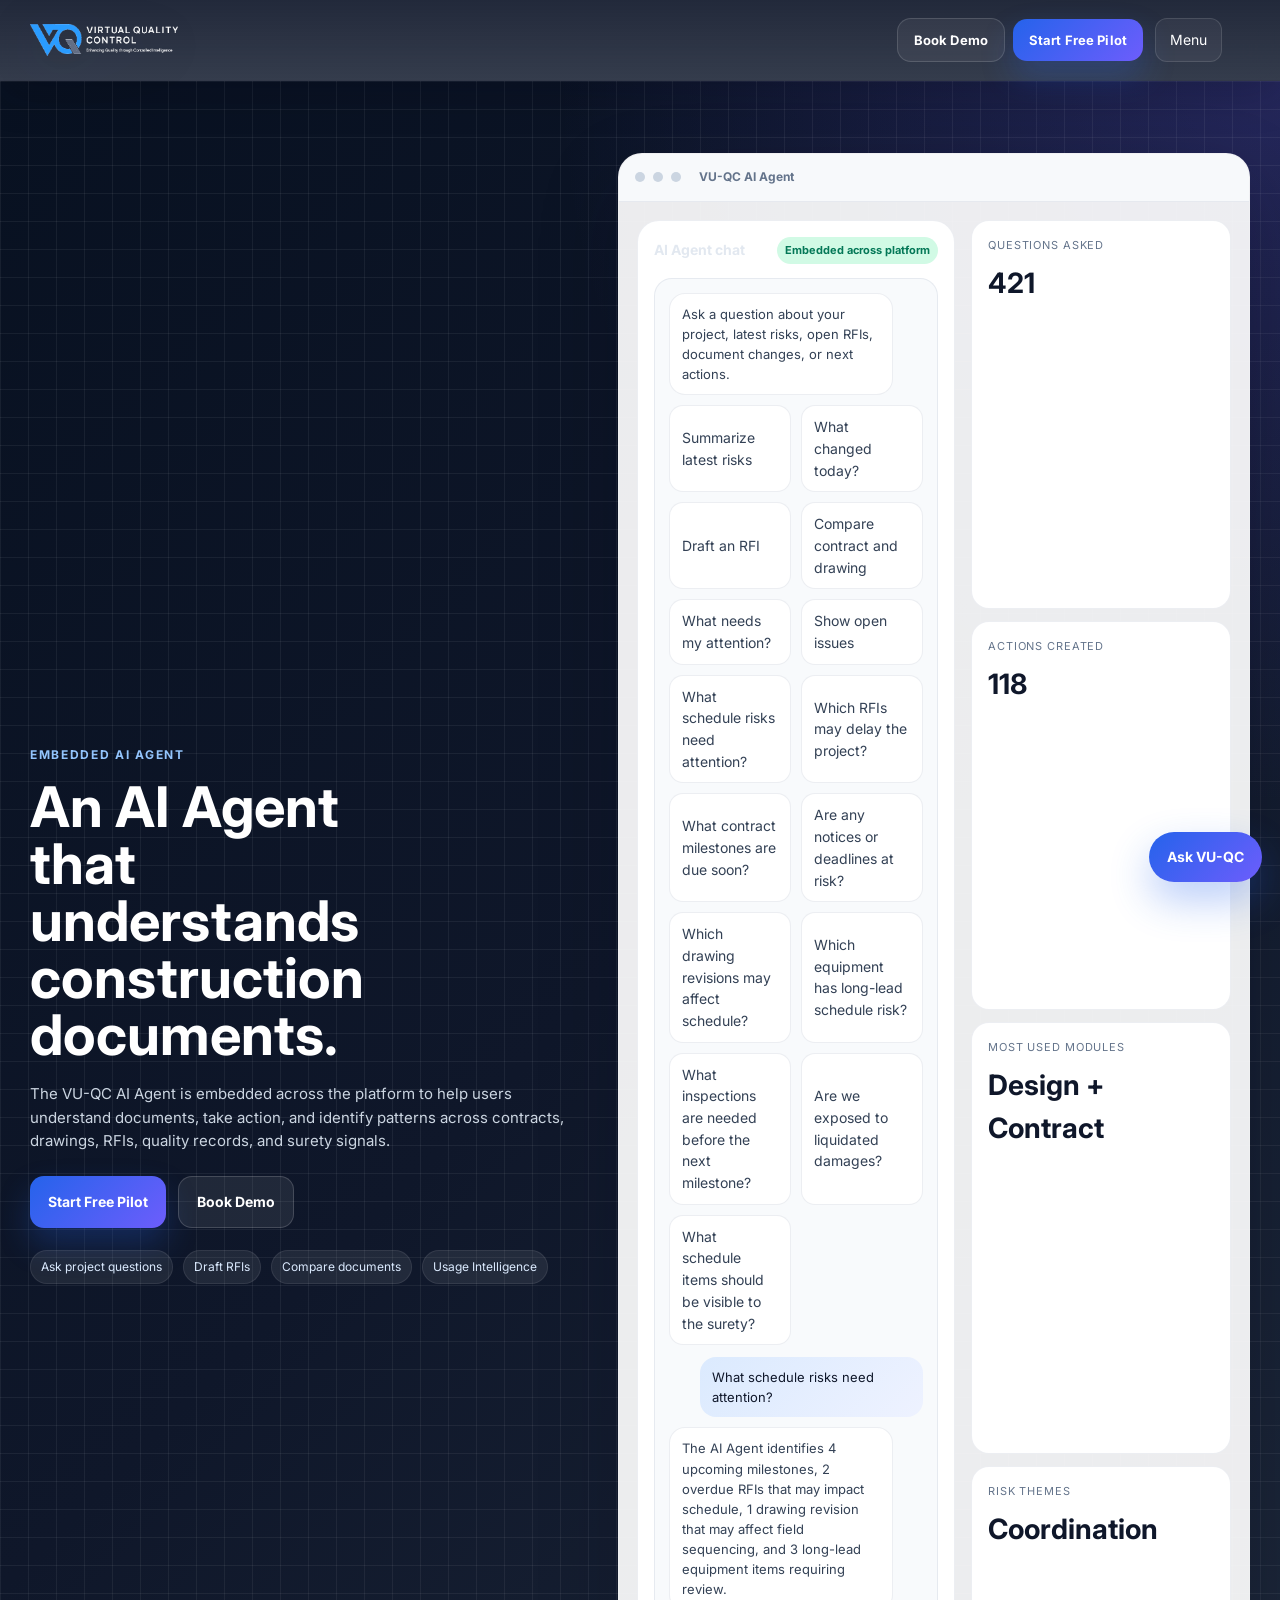
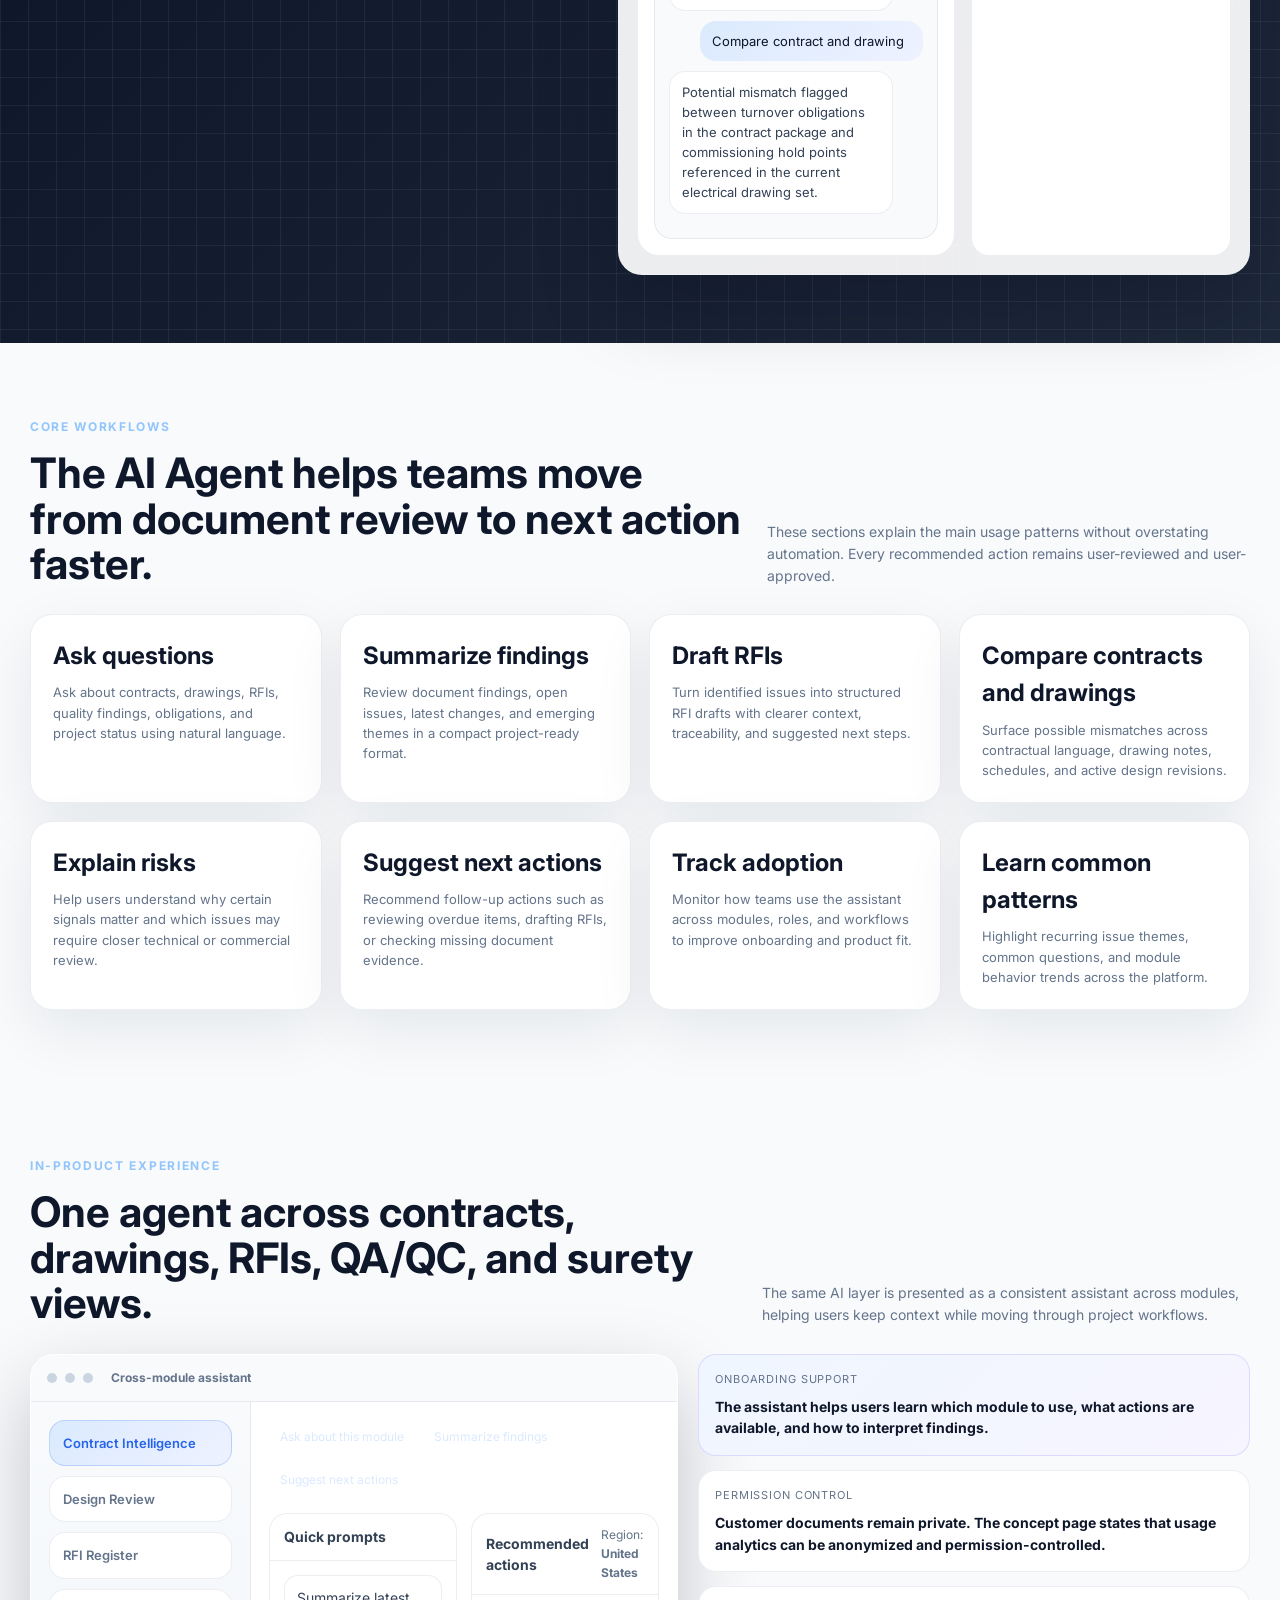
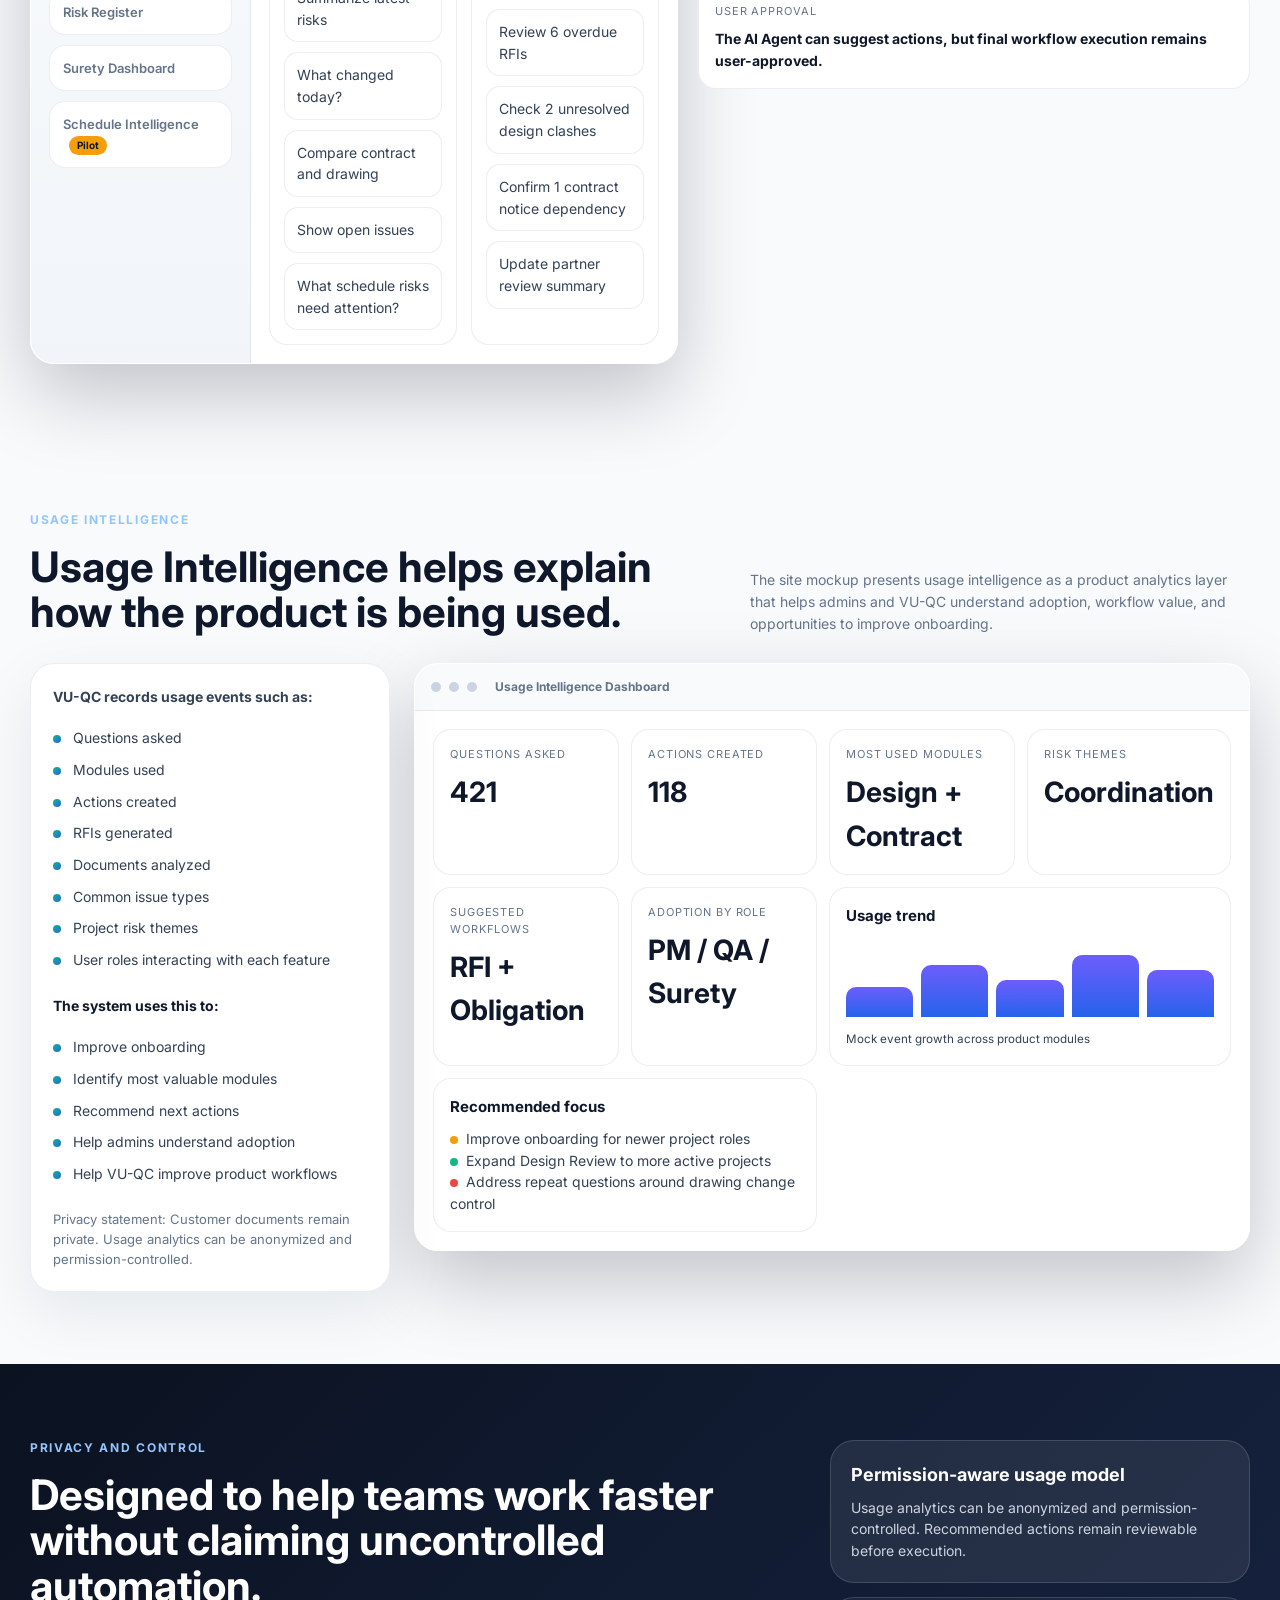
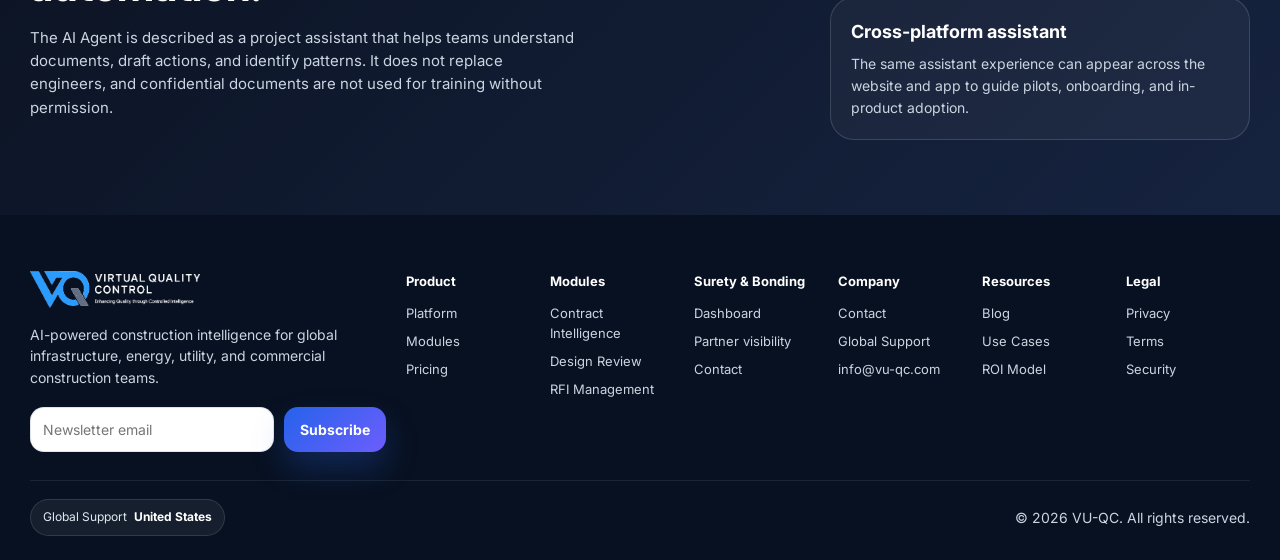
==== commit 6c81bc66: "Add cache-busting ?v=2 to styles.css link across all 13 pages" ====
--- a/ai-agent.html
+++ b/ai-agent.html
@@ -1,4 +1,4 @@
-<!DOCTYPE html><html lang="en"><head><meta charset="UTF-8" /><meta name="viewport" content="width=device-width, initial-scale=1.0" /><title>VU-QC AI Agent | Construction Document Intelligence Assistant</title><meta name="description" content="The VU-QC AI Agent helps construction teams understand documents, summarize findings, draft RFIs, compare contracts and drawings, and track product usage intelligence." /><meta name="keywords" content="AI construction quality control, AI contract analysis construction, construction drawing review software, RFI management software, construction risk intelligence, EPC contract review software" /><meta property="og:title" content="VU-QC AI Agent | An AI Agent that understands construction documents" /><meta property="og:description" content="Ask project questions, summarize findings, draft RFIs, compare contracts and drawings, and review usage intelligence across the VU-QC platform." /><meta property="og:type" content="website" /><meta property="og:image" content="https://vu-qc.com/assets/vuqc-logo-light.png" /><meta name="theme-color" content="#0f172a" /><link rel="preconnect" href="https://fonts.googleapis.com" /><link rel="preconnect" href="https://fonts.gstatic.com" crossorigin /><link href="https://fonts.googleapis.com/css2?family=Inter:wght@400;500;600;700;800&display=swap" rel="stylesheet" /><link rel="preload" as="image" href="./assets/vuqc-logo-light.png" /><link rel="stylesheet" href="./styles.css" /><link rel="icon" href="./favicon.ico" sizes="any" /><link rel="icon" type="image/png" sizes="32x32" href="./favicon-32x32.png" /><link rel="icon" type="image/png" sizes="16x16" href="./favicon-16x16.png" /><link rel="apple-touch-icon" sizes="180x180" href="./apple-touch-icon.png" /><link rel="manifest" href="./site.webmanifest" /><meta name="application-name" content="VU-QC" /><meta name="apple-mobile-web-app-title" content="VU-QC" /><meta name="apple-mobile-web-app-capable" content="yes" /><meta name="apple-mobile-web-app-status-bar-style" content="black-translucent" /><meta name="format-detection" content="telephone=no" /><meta name="msapplication-TileColor" content="#0f172a" /><meta property="og:site_name" content="VU-QC" /><meta property="og:url" content="https://vu-qc.com/ai-agent.html" /><meta name="twitter:card" content="summary_large_image" /><meta name="twitter:title" content="VU-QC | Catch It Before You Build It" /><meta name="twitter:description" content="AI-powered construction intelligence for contracts, drawings, QA/QC, RFIs, risk, and surety readiness." /><meta name="twitter:image" content="https://vu-qc.com/assets/vuqc-logo-light.png" /><link rel="canonical" href="https://vu-qc.com/ai-agent.html" /><link rel="stylesheet" href="./ai-agent.css" /><script type="application/ld+json"> { "@context": "https://schema.org", "@type": "WebPage", "name": "VU-QC AI Agent", "description": "An embedded AI Agent page for construction document understanding, action support, and usage intelligence.", "publisher": {"@type": "Organization", "name": "VU-QC"} } </script></head><body><div class="site-shell"><header class="topbar topbar-v1">
+<!DOCTYPE html><html lang="en"><head><meta charset="UTF-8" /><meta name="viewport" content="width=device-width, initial-scale=1.0" /><title>VU-QC AI Agent | Construction Document Intelligence Assistant</title><meta name="description" content="The VU-QC AI Agent helps construction teams understand documents, summarize findings, draft RFIs, compare contracts and drawings, and track product usage intelligence." /><meta name="keywords" content="AI construction quality control, AI contract analysis construction, construction drawing review software, RFI management software, construction risk intelligence, EPC contract review software" /><meta property="og:title" content="VU-QC AI Agent | An AI Agent that understands construction documents" /><meta property="og:description" content="Ask project questions, summarize findings, draft RFIs, compare contracts and drawings, and review usage intelligence across the VU-QC platform." /><meta property="og:type" content="website" /><meta property="og:image" content="https://vu-qc.com/assets/vuqc-logo-light.png" /><meta name="theme-color" content="#0f172a" /><link rel="preconnect" href="https://fonts.googleapis.com" /><link rel="preconnect" href="https://fonts.gstatic.com" crossorigin /><link href="https://fonts.googleapis.com/css2?family=Inter:wght@400;500;600;700;800&display=swap" rel="stylesheet" /><link rel="preload" as="image" href="./assets/vuqc-logo-light.png" /><link rel="stylesheet" href="./styles.css?v=2" /><link rel="icon" href="./favicon.ico" sizes="any" /><link rel="icon" type="image/png" sizes="32x32" href="./favicon-32x32.png" /><link rel="icon" type="image/png" sizes="16x16" href="./favicon-16x16.png" /><link rel="apple-touch-icon" sizes="180x180" href="./apple-touch-icon.png" /><link rel="manifest" href="./site.webmanifest" /><meta name="application-name" content="VU-QC" /><meta name="apple-mobile-web-app-title" content="VU-QC" /><meta name="apple-mobile-web-app-capable" content="yes" /><meta name="apple-mobile-web-app-status-bar-style" content="black-translucent" /><meta name="format-detection" content="telephone=no" /><meta name="msapplication-TileColor" content="#0f172a" /><meta property="og:site_name" content="VU-QC" /><meta property="og:url" content="https://vu-qc.com/ai-agent.html" /><meta name="twitter:card" content="summary_large_image" /><meta name="twitter:title" content="VU-QC | Catch It Before You Build It" /><meta name="twitter:description" content="AI-powered construction intelligence for contracts, drawings, QA/QC, RFIs, risk, and surety readiness." /><meta name="twitter:image" content="https://vu-qc.com/assets/vuqc-logo-light.png" /><link rel="canonical" href="https://vu-qc.com/ai-agent.html" /><link rel="stylesheet" href="./ai-agent.css" /><script type="application/ld+json"> { "@context": "https://schema.org", "@type": "WebPage", "name": "VU-QC AI Agent", "description": "An embedded AI Agent page for construction document understanding, action support, and usage intelligence.", "publisher": {"@type": "Organization", "name": "VU-QC"} } </script></head><body><div class="site-shell"><header class="topbar topbar-v1">
   <div class="container topbar-inner topbar-inner-v1">
     <a class="brand brand-v1" href="./index.html" aria-label="VU-QC home">
       <img src="./assets/vuqc-logo-light.png" alt="VU-QC logo" />
--- a/styles.css
+++ b/styles.css
@@ -21,12 +21,8 @@
 .topbar-v1 .header-cta { display: flex; }
 .topbar-v1 .mobile-menu-btn { display: none; }
 .topbar-v1 .mobile-nav { display: none; }
-@media (max-width: 1200px) {
+@media (max-width: 1400px) {
   .topbar-v1 .topbar-inner { grid-template-columns: 148px 1fr auto; }
-  .topbar-v1 .main-nav { display: flex; }
-  .topbar-v1 .mobile-menu-btn { display: none; }
-}
-@media (max-width: 1080px) {
   .topbar-v1 .main-nav { display: none; }
   .topbar-v1 .mobile-menu-btn { display: inline-flex; }
   .topbar-v1 .mobile-nav { display: none; }
@@ -267,41 +263,20 @@
 }
 
 @media (max-width: 1400px) {
-  .main-nav-v1 a {
-    padding: 6px 6px;
-    font-size: 12px;
-  }
-  .main-nav-v1 {
-    gap: 2px;
-  }
-}
-
-@media (max-width: 1200px) {
   .topbar-inner-v1 {
     grid-template-columns: 148px 1fr auto;
     gap: 12px;
   }
 
-  .main-nav-v1 a {
-    padding: 6px 5px;
-    font-size: 11.5px;
+  .main-nav-v1 {
+    display: none;
+  }
+
+  .select-btn-global {
+    display: none;
   }
 
   .global-inline-values {
-    display: none;
-  }
-}
-
-@media (max-width: 1080px) {
-  .topbar-inner-v1 {
-    grid-template-columns: 148px 1fr auto;
-  }
-
-  .main-nav-v1 {
-    display: none;
-  }
-
-  .select-btn-global {
     display: none;
   }
 
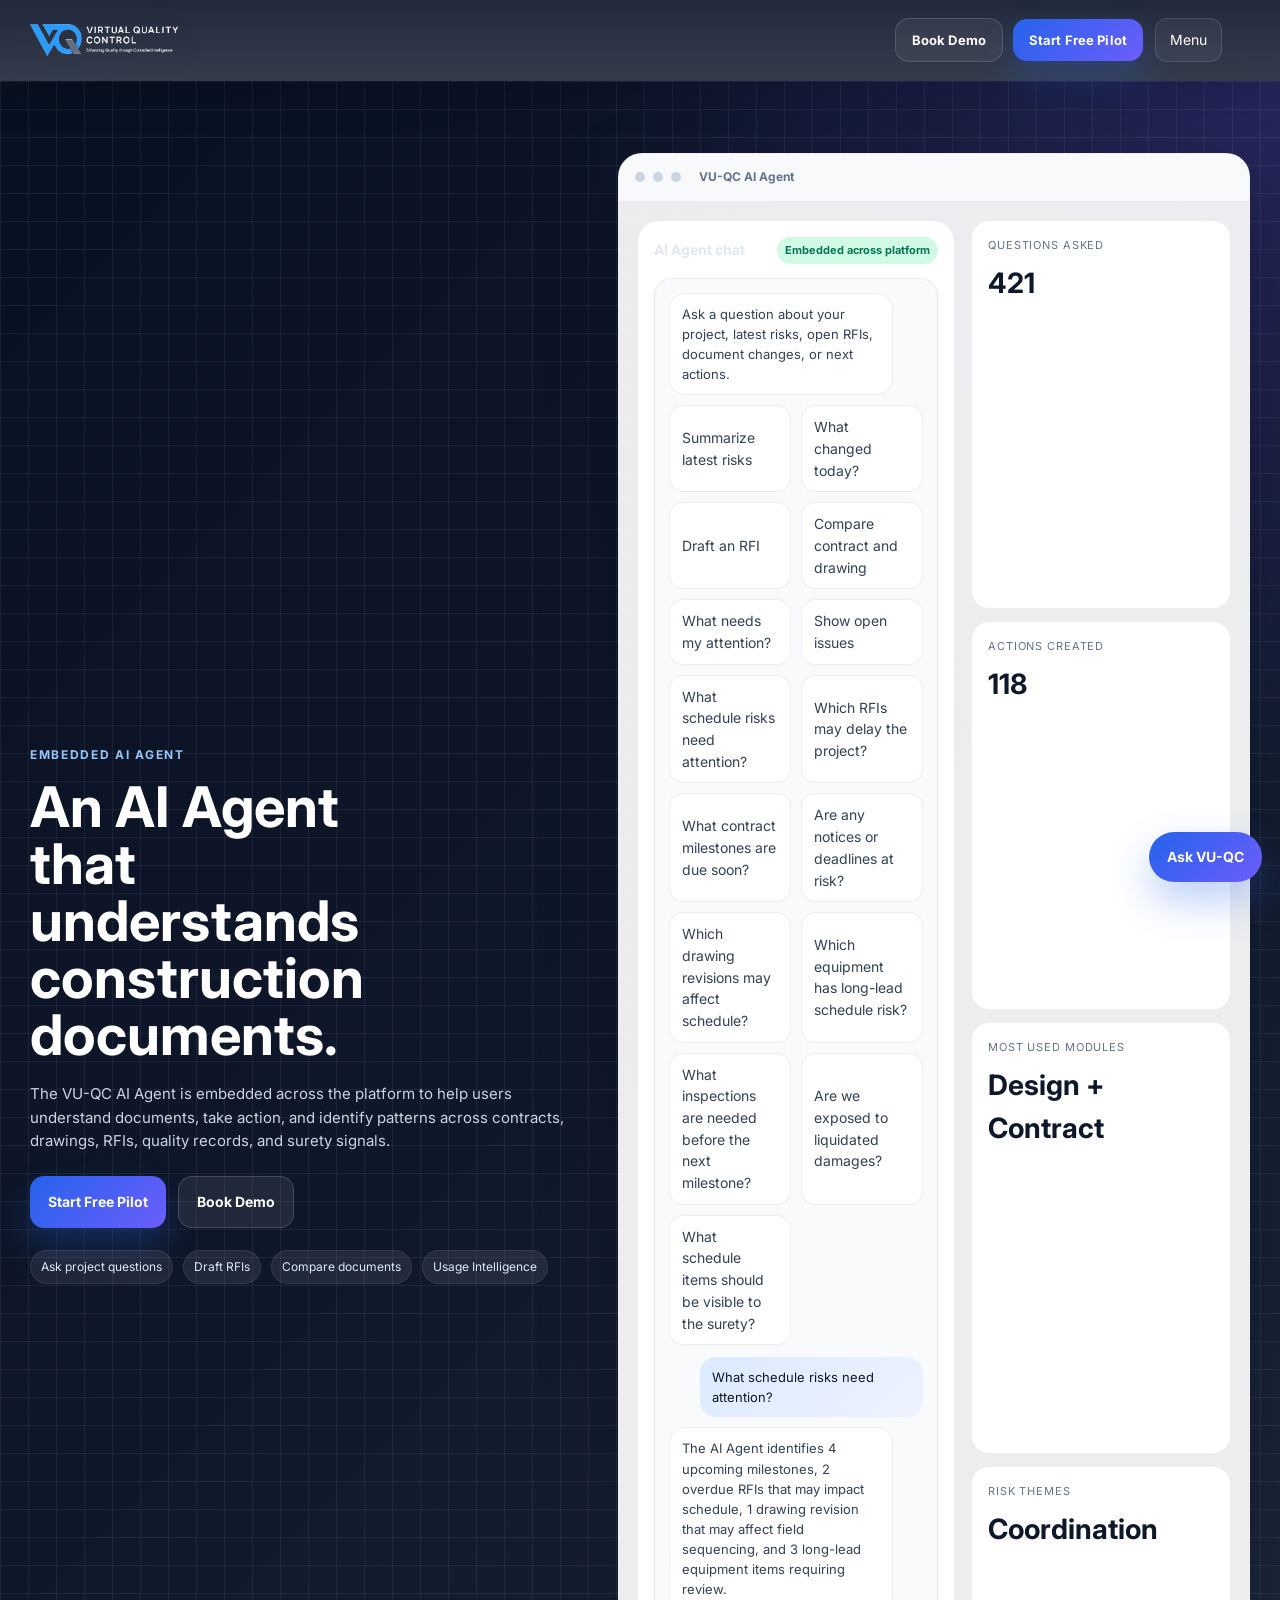
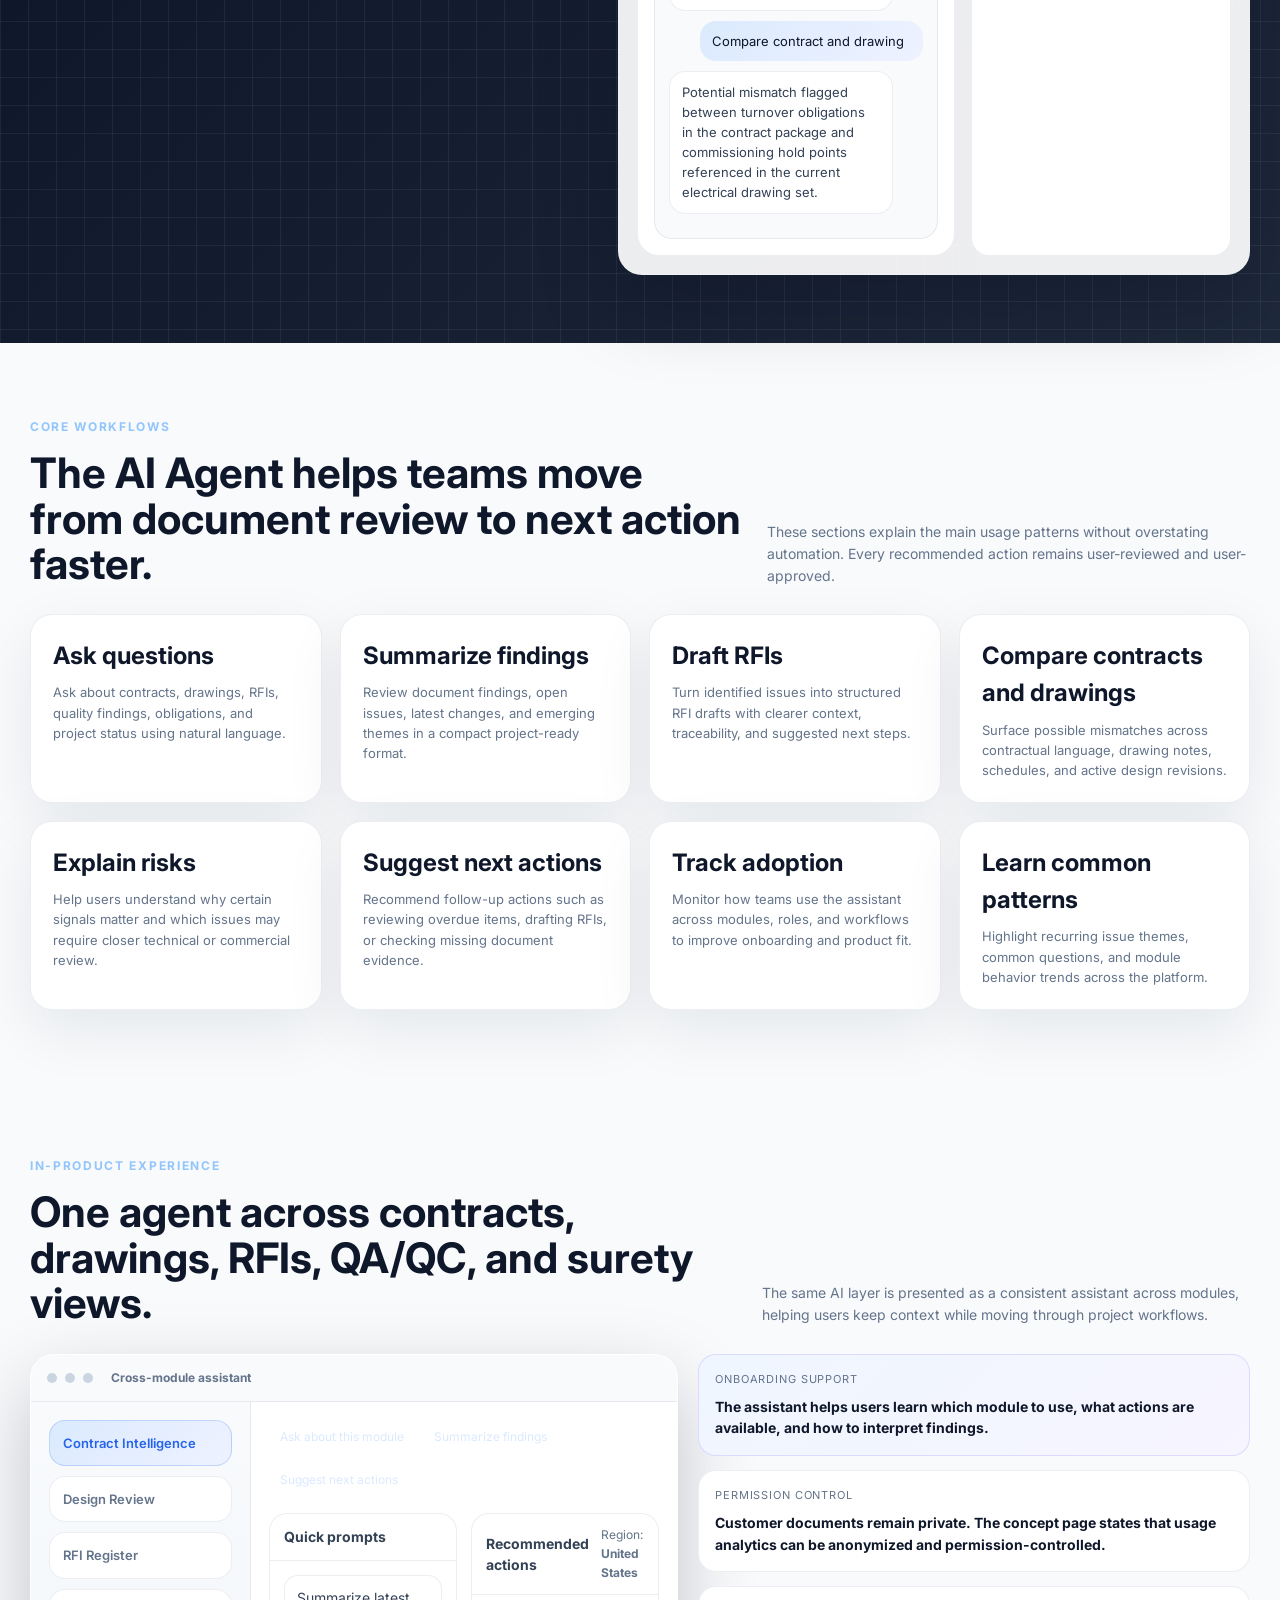
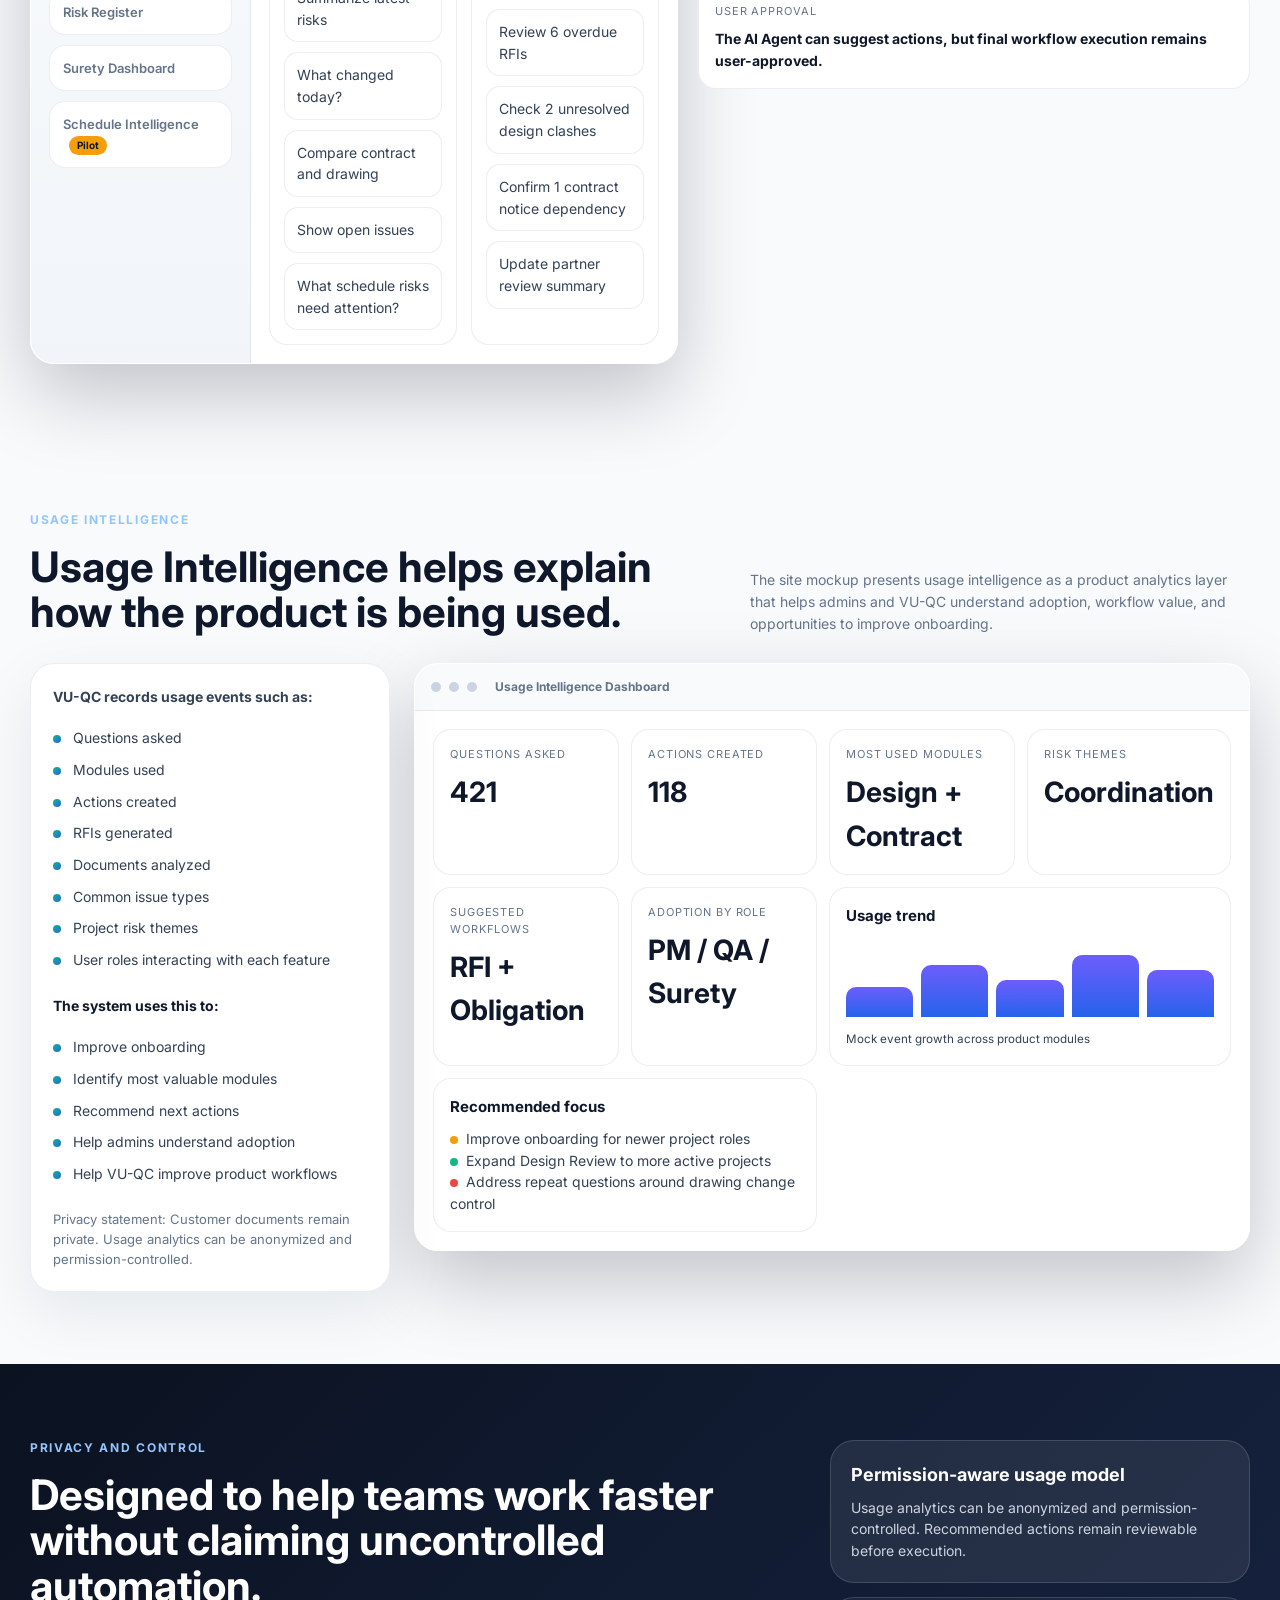
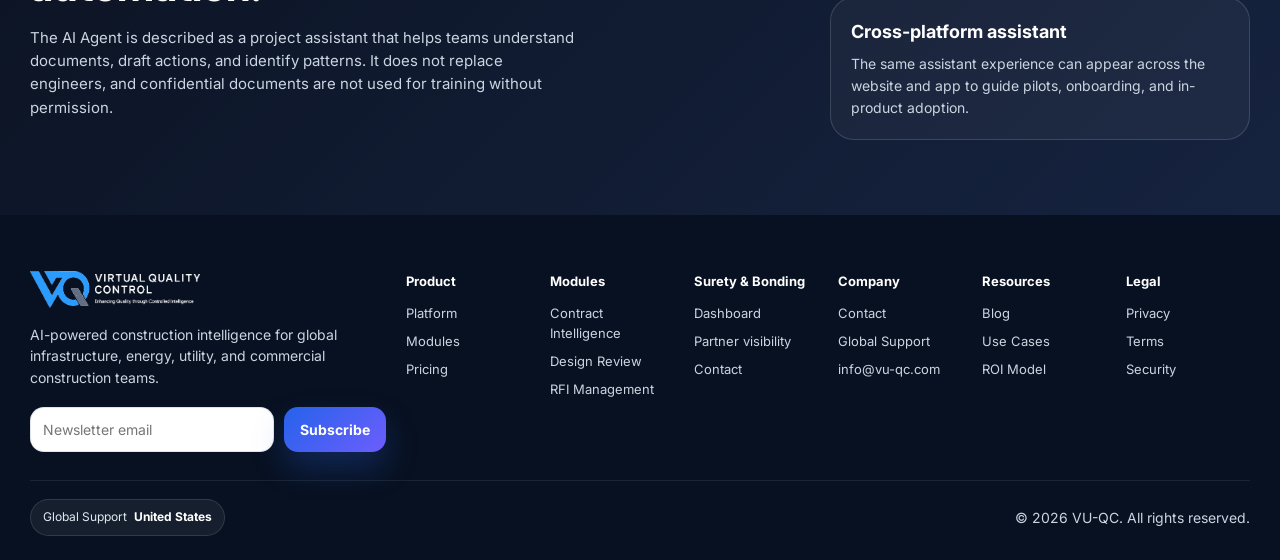
==== commit 6c535c64: "Fix: always show hamburger menu for v1 header (9 links too many for horizontal nav at any width)" ====
--- a/ai-agent.html
+++ b/ai-agent.html
@@ -1,4 +1,4 @@
-<!DOCTYPE html><html lang="en"><head><meta charset="UTF-8" /><meta name="viewport" content="width=device-width, initial-scale=1.0" /><title>VU-QC AI Agent | Construction Document Intelligence Assistant</title><meta name="description" content="The VU-QC AI Agent helps construction teams understand documents, summarize findings, draft RFIs, compare contracts and drawings, and track product usage intelligence." /><meta name="keywords" content="AI construction quality control, AI contract analysis construction, construction drawing review software, RFI management software, construction risk intelligence, EPC contract review software" /><meta property="og:title" content="VU-QC AI Agent | An AI Agent that understands construction documents" /><meta property="og:description" content="Ask project questions, summarize findings, draft RFIs, compare contracts and drawings, and review usage intelligence across the VU-QC platform." /><meta property="og:type" content="website" /><meta property="og:image" content="https://vu-qc.com/assets/vuqc-logo-light.png" /><meta name="theme-color" content="#0f172a" /><link rel="preconnect" href="https://fonts.googleapis.com" /><link rel="preconnect" href="https://fonts.gstatic.com" crossorigin /><link href="https://fonts.googleapis.com/css2?family=Inter:wght@400;500;600;700;800&display=swap" rel="stylesheet" /><link rel="preload" as="image" href="./assets/vuqc-logo-light.png" /><link rel="stylesheet" href="./styles.css?v=2" /><link rel="icon" href="./favicon.ico" sizes="any" /><link rel="icon" type="image/png" sizes="32x32" href="./favicon-32x32.png" /><link rel="icon" type="image/png" sizes="16x16" href="./favicon-16x16.png" /><link rel="apple-touch-icon" sizes="180x180" href="./apple-touch-icon.png" /><link rel="manifest" href="./site.webmanifest" /><meta name="application-name" content="VU-QC" /><meta name="apple-mobile-web-app-title" content="VU-QC" /><meta name="apple-mobile-web-app-capable" content="yes" /><meta name="apple-mobile-web-app-status-bar-style" content="black-translucent" /><meta name="format-detection" content="telephone=no" /><meta name="msapplication-TileColor" content="#0f172a" /><meta property="og:site_name" content="VU-QC" /><meta property="og:url" content="https://vu-qc.com/ai-agent.html" /><meta name="twitter:card" content="summary_large_image" /><meta name="twitter:title" content="VU-QC | Catch It Before You Build It" /><meta name="twitter:description" content="AI-powered construction intelligence for contracts, drawings, QA/QC, RFIs, risk, and surety readiness." /><meta name="twitter:image" content="https://vu-qc.com/assets/vuqc-logo-light.png" /><link rel="canonical" href="https://vu-qc.com/ai-agent.html" /><link rel="stylesheet" href="./ai-agent.css" /><script type="application/ld+json"> { "@context": "https://schema.org", "@type": "WebPage", "name": "VU-QC AI Agent", "description": "An embedded AI Agent page for construction document understanding, action support, and usage intelligence.", "publisher": {"@type": "Organization", "name": "VU-QC"} } </script></head><body><div class="site-shell"><header class="topbar topbar-v1">
+<!DOCTYPE html><html lang="en"><head><meta charset="UTF-8" /><meta name="viewport" content="width=device-width, initial-scale=1.0" /><title>VU-QC AI Agent | Construction Document Intelligence Assistant</title><meta name="description" content="The VU-QC AI Agent helps construction teams understand documents, summarize findings, draft RFIs, compare contracts and drawings, and track product usage intelligence." /><meta name="keywords" content="AI construction quality control, AI contract analysis construction, construction drawing review software, RFI management software, construction risk intelligence, EPC contract review software" /><meta property="og:title" content="VU-QC AI Agent | An AI Agent that understands construction documents" /><meta property="og:description" content="Ask project questions, summarize findings, draft RFIs, compare contracts and drawings, and review usage intelligence across the VU-QC platform." /><meta property="og:type" content="website" /><meta property="og:image" content="https://vu-qc.com/assets/vuqc-logo-light.png" /><meta name="theme-color" content="#0f172a" /><link rel="preconnect" href="https://fonts.googleapis.com" /><link rel="preconnect" href="https://fonts.gstatic.com" crossorigin /><link href="https://fonts.googleapis.com/css2?family=Inter:wght@400;500;600;700;800&display=swap" rel="stylesheet" /><link rel="preload" as="image" href="./assets/vuqc-logo-light.png" /><link rel="stylesheet" href="./styles.css?v=4" /><link rel="icon" href="./favicon.ico" sizes="any" /><link rel="icon" type="image/png" sizes="32x32" href="./favicon-32x32.png" /><link rel="icon" type="image/png" sizes="16x16" href="./favicon-16x16.png" /><link rel="apple-touch-icon" sizes="180x180" href="./apple-touch-icon.png" /><link rel="manifest" href="./site.webmanifest" /><meta name="application-name" content="VU-QC" /><meta name="apple-mobile-web-app-title" content="VU-QC" /><meta name="apple-mobile-web-app-capable" content="yes" /><meta name="apple-mobile-web-app-status-bar-style" content="black-translucent" /><meta name="format-detection" content="telephone=no" /><meta name="msapplication-TileColor" content="#0f172a" /><meta property="og:site_name" content="VU-QC" /><meta property="og:url" content="https://vu-qc.com/ai-agent.html" /><meta name="twitter:card" content="summary_large_image" /><meta name="twitter:title" content="VU-QC | Catch It Before You Build It" /><meta name="twitter:description" content="AI-powered construction intelligence for contracts, drawings, QA/QC, RFIs, risk, and surety readiness." /><meta name="twitter:image" content="https://vu-qc.com/assets/vuqc-logo-light.png" /><link rel="canonical" href="https://vu-qc.com/ai-agent.html" /><link rel="stylesheet" href="./ai-agent.css" /><script type="application/ld+json"> { "@context": "https://schema.org", "@type": "WebPage", "name": "VU-QC AI Agent", "description": "An embedded AI Agent page for construction document understanding, action support, and usage intelligence.", "publisher": {"@type": "Organization", "name": "VU-QC"} } </script></head><body><div class="site-shell"><header class="topbar topbar-v1">
   <div class="container topbar-inner topbar-inner-v1">
     <a class="brand brand-v1" href="./index.html" aria-label="VU-QC home">
       <img src="./assets/vuqc-logo-light.png" alt="VU-QC logo" />
--- a/styles.css
+++ b/styles.css
@@ -11,7 +11,7 @@
   gap: 28px;
 }
 .topbar-v1 .brand img { width: 148px; }
-.topbar-v1 .main-nav { display: flex; gap: 4px; }
+.topbar-v1 .main-nav { display: none; }
 .topbar-v1 .main-nav a { color: rgba(226,232,240,0.78); font-size: 13px; }
 .topbar-v1 .main-nav a:hover { color: #fff; }
 .topbar-v1 .main-nav a.active,
@@ -19,15 +19,10 @@
 .topbar-v1 .main-nav a.active::after,
 .topbar-v1 .main-nav a[aria-current="page"]::after { display: none; }
 .topbar-v1 .header-cta { display: flex; }
-.topbar-v1 .mobile-menu-btn { display: none; }
+.topbar-v1 .mobile-menu-btn { display: inline-flex; align-items: center; justify-content: center; }
 .topbar-v1 .mobile-nav { display: none; }
-@media (max-width: 1400px) {
-  .topbar-v1 .topbar-inner { grid-template-columns: 148px 1fr auto; }
-  .topbar-v1 .main-nav { display: none; }
-  .topbar-v1 .mobile-menu-btn { display: inline-flex; }
-  .topbar-v1 .mobile-nav { display: none; }
-  .topbar-v1 .mobile-nav.open { display: grid; }
-}
+.topbar-v1 .mobile-nav.open { display: grid; }
+.topbar-v1 .select-btn-global { display: none; }
 @media (max-width: 840px) {
   .topbar-v1 .topbar-inner { grid-template-columns: 1fr auto; }
   .topbar-v1 .header-cta { display: none; }
@@ -67,16 +62,12 @@
 }
 
 .main-nav-v1 {
-  display: flex;
+  display: none;
   align-items: center;
   justify-content: center;
   gap: 4px;
   flex-wrap: nowrap;
-  overflow-x: auto;
-  overflow-y: hidden;
   min-width: 0;
-  scrollbar-width: none;
-  -ms-overflow-style: none;
 }
 .main-nav-v1::-webkit-scrollbar { display: none; }
 
@@ -262,61 +253,39 @@
   margin-top: 6px;
 }
 
-@media (max-width: 1400px) {
-  .topbar-inner-v1 {
-    grid-template-columns: 148px 1fr auto;
-    gap: 12px;
-  }
-
-  .main-nav-v1 {
-    display: none;
-  }
-
-  .select-btn-global {
-    display: none;
-  }
-
-  .global-inline-values {
-    display: none;
-  }
-
-  .header-cta-v1 {
-    gap: 8px;
-  }
-
-  .mobile-menu-btn-v1 {
-    display: inline-flex;
-    align-items: center;
-    justify-content: center;
-  }
-
-  .mobile-nav-v1 {
-    display: none;
-    grid-template-columns: 1fr;
-    gap: 8px;
-    padding: 0 16px 16px;
-    background: rgba(15,23,42,0.98);
-  }
-
-  .mobile-nav-v1.open {
-    display: grid;
-  }
-
-  .mobile-nav-v1 a {
-    display: block;
-    padding: 12px 14px;
-    border-radius: 14px;
-    color: #e2e8f0;
-    background: rgba(255,255,255,0.04);
-    border: 1px solid rgba(255,255,255,0.06);
-  }
-
-  .mobile-nav-v1 a.active,
-  .mobile-nav-v1 a[aria-current="page"] {
-    color: #fff;
-    background: linear-gradient(180deg, rgba(37,99,235,0.14), rgba(109,93,252,0.14));
-    border-color: rgba(109,93,252,0.34);
-  }
+/* Mobile nav v1 — always active (hamburger is default) */
+.mobile-menu-btn-v1 {
+  display: inline-flex;
+  align-items: center;
+  justify-content: center;
+}
+
+.mobile-nav-v1 {
+  display: none;
+  grid-template-columns: 1fr;
+  gap: 8px;
+  padding: 0 16px 16px;
+  background: rgba(15,23,42,0.98);
+}
+
+.mobile-nav-v1.open {
+  display: grid;
+}
+
+.mobile-nav-v1 a {
+  display: block;
+  padding: 12px 14px;
+  border-radius: 14px;
+  color: #e2e8f0;
+  background: rgba(255,255,255,0.04);
+  border: 1px solid rgba(255,255,255,0.06);
+}
+
+.mobile-nav-v1 a.active,
+.mobile-nav-v1 a[aria-current="page"] {
+  color: #fff;
+  background: linear-gradient(180deg, rgba(37,99,235,0.14), rgba(109,93,252,0.14));
+  border-color: rgba(109,93,252,0.34);
 }
 
 @media (max-width: 840px) {
